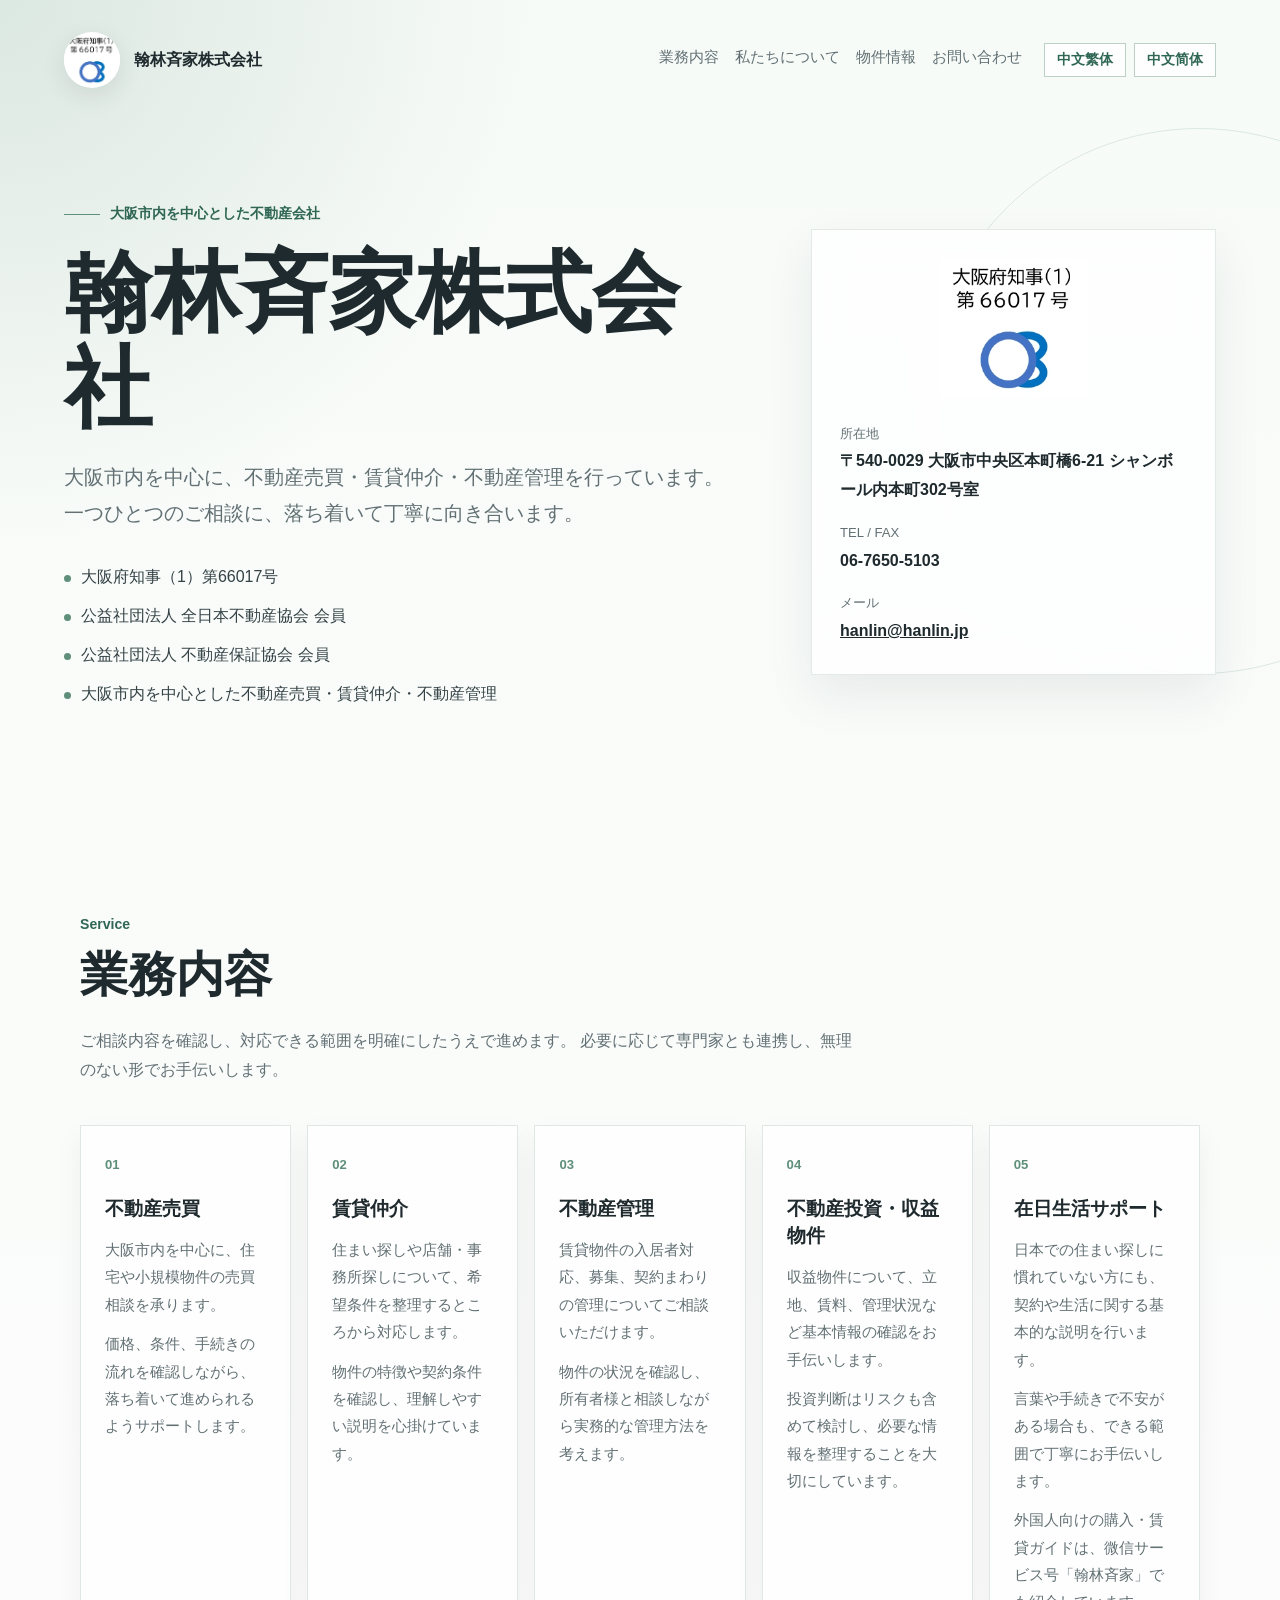
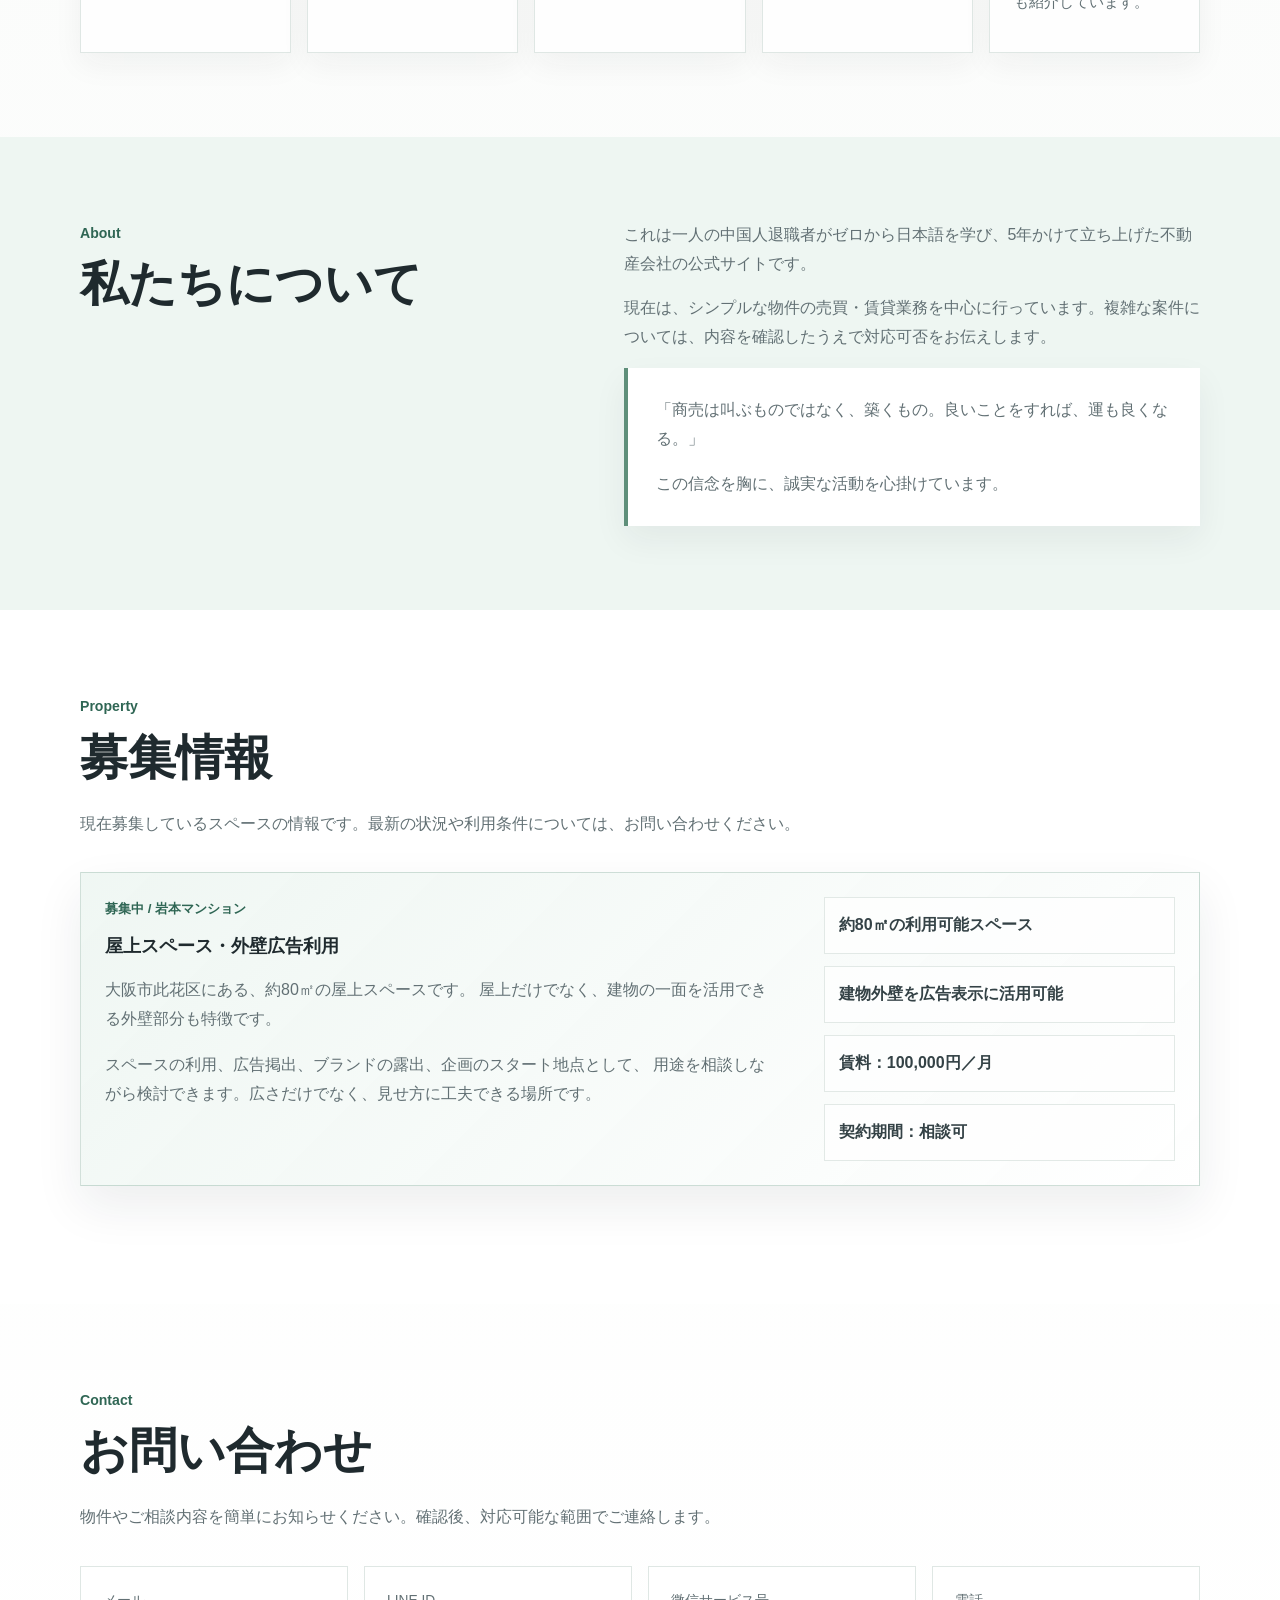
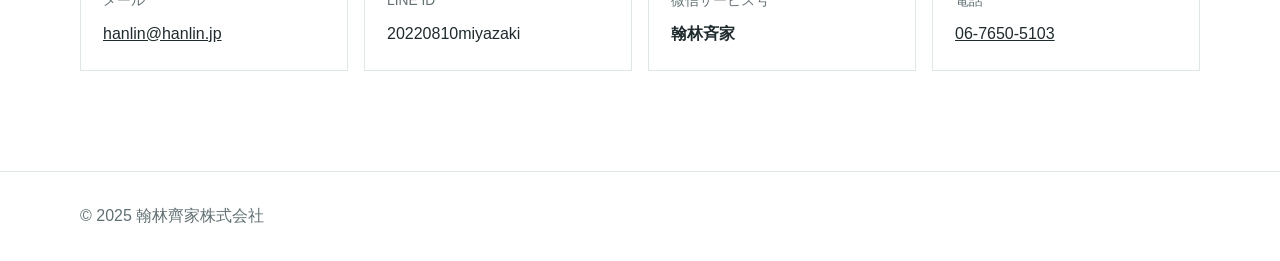
==== index.html @ 47f65941 "Add Chinese language switcher" ====
<!-- Hanlin Company Website -->
<!DOCTYPE html>
<html lang="ja">
<head>
  <meta charset="UTF-8" />
  <meta name="viewport" content="width=device-width, initial-scale=1.0" />
  <meta
    name="description"
    content="翰林斉家株式会社は、大阪市内を中心に不動産売買、賃貸仲介、不動産管理、投資・収益物件、在日生活サポートを行う不動産会社です。"
  />
  <title>翰林斉家株式会社 - 大阪市内の不動産売買・賃貸仲介・管理</title>
  <style>
    :root {
      --ink: #1f2a2e;
      --muted: #627074;
      --line: #dfe7e4;
      --paper: #fbfcfb;
      --soft: #eef6f2;
      --accent: #5f8f7a;
      --accent-dark: #2f6654;
      --white: #ffffff;
      --shadow: 0 20px 45px rgba(31, 42, 46, 0.08);
    }

    * {
      box-sizing: border-box;
    }

    html {
      scroll-behavior: smooth;
    }

    body {
      margin: 0;
      color: var(--ink);
      font-family: "Hiragino Kaku Gothic ProN", "Yu Gothic", Meiryo, sans-serif;
      line-height: 1.8;
      background:
        radial-gradient(circle at top left, rgba(95, 143, 122, 0.18), transparent 34rem),
        linear-gradient(180deg, #f7fbf8 0%, var(--paper) 42%, #ffffff 100%);
    }

    img {
      max-width: 100%;
      height: auto;
      display: block;
    }

    a {
      color: inherit;
    }

    .site-header {
      min-height: 92vh;
      padding: 32px clamp(20px, 5vw, 72px) 56px;
      display: grid;
      grid-template-rows: auto 1fr;
      position: relative;
      overflow: hidden;
    }

    .site-header::after {
      content: "";
      width: 34rem;
      height: 34rem;
      border: 1px solid rgba(95, 143, 122, 0.18);
      border-radius: 50%;
      position: absolute;
      right: -12rem;
      top: 8rem;
      animation: breathe 8s ease-in-out infinite;
    }

    .nav {
      display: flex;
      align-items: center;
      justify-content: space-between;
      gap: 24px;
      position: relative;
      z-index: 1;
    }

    .brand {
      display: flex;
      align-items: center;
      gap: 14px;
      font-weight: 700;
      letter-spacing: 0;
    }

    .brand img {
      width: 56px;
      height: 56px;
      object-fit: contain;
      border-radius: 50%;
      background: var(--white);
      box-shadow: 0 8px 24px rgba(31, 42, 46, 0.1);
    }

    .nav-links {
      display: flex;
      flex-wrap: wrap;
      gap: 16px;
      color: var(--muted);
      font-size: 0.92rem;
    }

    .nav-actions {
      display: flex;
      align-items: center;
      justify-content: flex-end;
      flex-wrap: wrap;
      gap: 16px 22px;
    }

    .nav-links a {
      text-decoration: none;
      padding-bottom: 4px;
      border-bottom: 1px solid transparent;
      transition: color 0.2s ease, border-color 0.2s ease;
    }

    .nav-links a:hover {
      color: var(--accent-dark);
      border-color: var(--accent);
    }

    .language-switch {
      display: flex;
      flex-wrap: wrap;
      gap: 8px;
    }

    .language-switch button {
      appearance: none;
      border: 1px solid rgba(95, 143, 122, 0.42);
      background: rgba(255, 255, 255, 0.74);
      color: var(--accent-dark);
      cursor: pointer;
      font: inherit;
      font-size: 0.86rem;
      font-weight: 700;
      line-height: 1.2;
      padding: 8px 12px;
      transition: background 0.2s ease, color 0.2s ease, border-color 0.2s ease;
    }

    .language-switch button:hover,
    .language-switch button.is-active {
      background: var(--accent-dark);
      border-color: var(--accent-dark);
      color: var(--white);
    }

    .hero {
      align-self: center;
      display: grid;
      grid-template-columns: minmax(0, 1.25fr) minmax(280px, 0.75fr);
      gap: clamp(32px, 6vw, 72px);
      align-items: center;
      position: relative;
      z-index: 1;
      padding-top: 44px;
    }

    .eyebrow {
      display: inline-flex;
      align-items: center;
      gap: 10px;
      margin: 0 0 18px;
      color: var(--accent-dark);
      font-size: 0.9rem;
      font-weight: 700;
    }

    .eyebrow::before {
      content: "";
      width: 36px;
      height: 1px;
      background: var(--accent);
    }

    h1 {
      margin: 0;
      font-size: clamp(2.4rem, 7vw, 5.5rem);
      line-height: 1.08;
      letter-spacing: 0;
    }

    .hero-lead {
      max-width: 680px;
      margin: 24px 0 0;
      color: var(--muted);
      font-size: clamp(1.02rem, 2vw, 1.25rem);
    }

    .credentials {
      display: grid;
      gap: 10px;
      margin: 32px 0 0;
      padding: 0;
      list-style: none;
    }

    .credentials li {
      display: flex;
      gap: 10px;
      align-items: flex-start;
      color: #344246;
    }

    .credentials li::before {
      content: "";
      flex: 0 0 7px;
      width: 7px;
      height: 7px;
      margin-top: 12px;
      border-radius: 50%;
      background: var(--accent);
    }

    .hero-card {
      background: rgba(255, 255, 255, 0.74);
      border: 1px solid rgba(223, 231, 228, 0.9);
      box-shadow: var(--shadow);
      padding: 28px;
      backdrop-filter: blur(16px);
      animation: floatCard 5.5s ease-in-out infinite;
    }

    .hero-card img {
      width: 150px;
      margin: 0 auto 24px;
    }

    .hero-card dl {
      margin: 0;
      display: grid;
      gap: 16px;
    }

    .hero-card dt {
      color: var(--muted);
      font-size: 0.82rem;
    }

    .hero-card dd {
      margin: 2px 0 0;
      font-weight: 700;
    }

    main {
      overflow: hidden;
    }

    .section {
      padding: 84px clamp(20px, 5vw, 72px);
    }

    .section-inner {
      max-width: 1120px;
      margin: 0 auto;
    }

    .section-kicker {
      margin: 0 0 8px;
      color: var(--accent-dark);
      font-size: 0.88rem;
      font-weight: 700;
    }

    h2 {
      margin: 0 0 22px;
      font-size: clamp(1.7rem, 4vw, 3rem);
      line-height: 1.25;
      letter-spacing: 0;
    }

    .section-copy {
      max-width: 780px;
      margin: 0;
      color: var(--muted);
    }

    .services {
      display: grid;
      grid-template-columns: repeat(5, minmax(0, 1fr));
      gap: 16px;
      margin-top: 40px;
    }

    .service {
      min-height: 290px;
      padding: 24px;
      border: 1px solid var(--line);
      background: rgba(255, 255, 255, 0.82);
      box-shadow: 0 12px 28px rgba(31, 42, 46, 0.05);
      transition: transform 0.25s ease, box-shadow 0.25s ease, border-color 0.25s ease;
    }

    .service:hover {
      transform: translateY(-6px);
      border-color: rgba(95, 143, 122, 0.5);
      box-shadow: var(--shadow);
    }

    .service-number {
      color: var(--accent);
      font-size: 0.82rem;
      font-weight: 700;
    }

    .service h3 {
      margin: 16px 0 14px;
      font-size: 1.18rem;
      line-height: 1.45;
    }

    .service p {
      margin: 0 0 12px;
      color: var(--muted);
      font-size: 0.95rem;
    }

    .about {
      background: var(--soft);
    }

    .about-grid {
      display: grid;
      grid-template-columns: minmax(0, 0.9fr) minmax(0, 1.1fr);
      gap: clamp(28px, 6vw, 72px);
      align-items: start;
    }

    .about-note {
      padding: 28px;
      background: var(--white);
      border-left: 4px solid var(--accent);
      box-shadow: 0 14px 32px rgba(31, 42, 46, 0.06);
    }

    .about-note p,
    .about-text p {
      margin: 0 0 16px;
      color: var(--muted);
    }

    .about-text p:last-child,
    .about-note p:last-child {
      margin-bottom: 0;
    }

    .contact-list {
      display: grid;
      grid-template-columns: repeat(auto-fit, minmax(220px, 1fr));
      gap: 16px;
      margin-top: 34px;
      padding: 0;
      list-style: none;
    }

    .contact-list li {
      padding: 22px;
      background: var(--white);
      border: 1px solid var(--line);
    }

    .contact-list span {
      display: block;
      color: var(--muted);
      font-size: 0.86rem;
      margin-bottom: 6px;
    }

    .properties {
      background: #ffffff;
    }

    .property-list {
      display: grid;
      grid-template-columns: repeat(2, minmax(0, 1fr));
      gap: 18px;
      margin-top: 34px;
    }

    .property-list.featured {
      grid-template-columns: 1fr;
    }

    .property {
      border: 1px solid var(--line);
      padding: 24px;
      background: var(--paper);
    }

    .property.featured {
      display: grid;
      grid-template-columns: minmax(0, 1fr) minmax(260px, 0.55fr);
      gap: 26px;
      align-items: start;
      background:
        linear-gradient(135deg, rgba(238, 246, 242, 0.92), rgba(255, 255, 255, 0.96)),
        var(--white);
      border-color: rgba(95, 143, 122, 0.28);
      box-shadow: var(--shadow);
    }

    .property h3 {
      margin: 0 0 14px;
      font-size: 1.12rem;
    }

    .property-eyebrow {
      margin: 0 0 8px;
      color: var(--accent-dark);
      font-size: 0.84rem;
      font-weight: 700;
    }

    .property-lead {
      margin: 0 0 18px;
      color: var(--muted);
    }

    .property-points {
      display: grid;
      gap: 12px;
      margin: 0;
      padding: 0;
      list-style: none;
    }

    .property-points li {
      padding: 13px 14px;
      background: rgba(255, 255, 255, 0.72);
      border: 1px solid rgba(223, 231, 228, 0.9);
      color: #344246;
      font-weight: 700;
    }

    .property.archived {
      display: none;
    }

    .property ul {
      margin: 0;
      padding-left: 1.2rem;
      color: var(--muted);
    }

    footer {
      padding: 30px clamp(20px, 5vw, 72px);
      color: var(--muted);
      border-top: 1px solid var(--line);
      background: var(--white);
    }

    footer p {
      max-width: 1120px;
      margin: 0 auto;
    }

    .reveal {
      opacity: 0;
      transform: translateY(24px);
      transition: opacity 0.7s ease, transform 0.7s ease;
    }

    .reveal.is-visible {
      opacity: 1;
      transform: translateY(0);
    }

    @keyframes breathe {
      0%, 100% {
        transform: scale(1);
        opacity: 0.55;
      }
      50% {
        transform: scale(1.04);
        opacity: 0.85;
      }
    }

    @keyframes floatCard {
      0%, 100% {
        transform: translateY(0);
      }
      50% {
        transform: translateY(-10px);
      }
    }

    @media (max-width: 980px) {
      .hero,
      .about-grid {
        grid-template-columns: 1fr;
      }

      .services {
        grid-template-columns: repeat(2, minmax(0, 1fr));
      }
    }

    @media (max-width: 720px) {
      .site-header {
        min-height: auto;
      }

      .nav {
        align-items: flex-start;
        flex-direction: column;
      }

      .nav-actions {
        justify-content: flex-start;
      }

      .nav-links {
        gap: 10px 14px;
      }

      .services,
      .contact-list,
      .property-list,
      .property.featured {
        grid-template-columns: 1fr;
      }

      .section {
        padding-top: 64px;
        padding-bottom: 64px;
      }

      .hero-card {
        animation: none;
      }
    }

    @media (prefers-reduced-motion: reduce) {
      *,
      *::before,
      *::after {
        animation-duration: 0.01ms !important;
        animation-iteration-count: 1 !important;
        scroll-behavior: auto !important;
        transition-duration: 0.01ms !important;
      }
    }
  </style>
</head>
<body>
  <header class="site-header">
    <nav class="nav" aria-label="主要ナビゲーション">
      <div class="brand">
        <img src="logo.jpg" alt="翰林斉家株式会社ロゴ" width="56" height="56" />
        <span>翰林斉家株式会社</span>
      </div>
      <div class="nav-actions">
        <div class="nav-links">
          <a href="#services">業務内容</a>
          <a href="#about">私たちについて</a>
          <a href="#properties">物件情報</a>
          <a href="#contact">お問い合わせ</a>
        </div>
        <div class="language-switch" aria-label="Language switch">
          <button type="button" data-language="zh-Hant" aria-pressed="false">中文繁体</button>
          <button type="button" data-language="zh-Hans" aria-pressed="false">中文简体</button>
        </div>
      </div>
    </nav>

    <div class="hero">
      <div class="hero-text reveal">
        <p class="eyebrow">大阪市内を中心とした不動産会社</p>
        <h1>翰林斉家株式会社</h1>
        <p class="hero-lead">
          大阪市内を中心に、不動産売買・賃貸仲介・不動産管理を行っています。
          一つひとつのご相談に、落ち着いて丁寧に向き合います。
        </p>
        <ul class="credentials" aria-label="会社資格・所属団体">
          <li>大阪府知事（1）第66017号</li>
          <li>公益社団法人 全日本不動産協会 会員</li>
          <li>公益社団法人 不動産保証協会 会員</li>
          <li>大阪市内を中心とした不動産売買・賃貸仲介・不動産管理</li>
        </ul>
      </div>

      <aside class="hero-card reveal" aria-label="会社連絡先">
        <img src="logo.jpg" alt="翰林斉家株式会社" width="150" height="140" />
        <dl>
          <div>
            <dt>所在地</dt>
            <dd>〒540-0029 大阪市中央区本町橋6-21 シャンボール内本町302号室</dd>
          </div>
          <div>
            <dt>TEL / FAX</dt>
            <dd>06-7650-5103</dd>
          </div>
          <div>
            <dt>メール</dt>
            <dd><a href="mailto:hanlin@hanlin.jp">hanlin@hanlin.jp</a></dd>
          </div>
        </dl>
      </aside>
    </div>
  </header>

  <main>
    <section id="services" class="section">
      <div class="section-inner">
        <p class="section-kicker reveal">Service</p>
        <h2 class="reveal">業務内容</h2>
        <p class="section-copy reveal">
          ご相談内容を確認し、対応できる範囲を明確にしたうえで進めます。
          必要に応じて専門家とも連携し、無理のない形でお手伝いします。
        </p>

        <div class="services">
          <article class="service reveal">
            <span class="service-number">01</span>
            <h3>不動産売買</h3>
            <p>大阪市内を中心に、住宅や小規模物件の売買相談を承ります。</p>
            <p>価格、条件、手続きの流れを確認しながら、落ち着いて進められるようサポートします。</p>
          </article>

          <article class="service reveal">
            <span class="service-number">02</span>
            <h3>賃貸仲介</h3>
            <p>住まい探しや店舗・事務所探しについて、希望条件を整理するところから対応します。</p>
            <p>物件の特徴や契約条件を確認し、理解しやすい説明を心掛けています。</p>
          </article>

          <article class="service reveal">
            <span class="service-number">03</span>
            <h3>不動産管理</h3>
            <p>賃貸物件の入居者対応、募集、契約まわりの管理についてご相談いただけます。</p>
            <p>物件の状況を確認し、所有者様と相談しながら実務的な管理方法を考えます。</p>
          </article>

          <article class="service reveal">
            <span class="service-number">04</span>
            <h3>不動産投資・収益物件</h3>
            <p>収益物件について、立地、賃料、管理状況など基本情報の確認をお手伝いします。</p>
            <p>投資判断はリスクも含めて検討し、必要な情報を整理することを大切にしています。</p>
          </article>

          <article class="service reveal">
            <span class="service-number">05</span>
            <h3>在日生活サポート</h3>
            <p>日本での住まい探しに慣れていない方にも、契約や生活に関する基本的な説明を行います。</p>
            <p>言葉や手続きで不安がある場合も、できる範囲で丁寧にお手伝いします。</p>
            <p>外国人向けの購入・賃貸ガイドは、微信サービス号「翰林斉家」でも紹介しています。</p>
          </article>
        </div>
      </div>
    </section>

    <section id="about" class="section about">
      <div class="section-inner about-grid">
        <div>
          <p class="section-kicker reveal">About</p>
          <h2 class="reveal">私たちについて</h2>
        </div>
        <div class="about-text reveal">
          <p>これは一人の中国人退職者がゼロから日本語を学び、5年かけて立ち上げた不動産会社の公式サイトです。</p>
          <p>現在は、シンプルな物件の売買・賃貸業務を中心に行っています。複雑な案件については、内容を確認したうえで対応可否をお伝えします。</p>
          <div class="about-note">
            <p>「商売は叫ぶものではなく、築くもの。良いことをすれば、運も良くなる。」</p>
            <p>この信念を胸に、誠実な活動を心掛けています。</p>
          </div>
        </div>
      </div>
    </section>

    <section id="properties" class="section properties">
      <div class="section-inner">
        <p class="section-kicker reveal">Property</p>
        <h2 class="reveal">募集情報</h2>
        <p class="section-copy reveal">
          現在募集しているスペースの情報です。最新の状況や利用条件については、お問い合わせください。
        </p>

        <div class="property-list featured">
          <article class="property featured reveal">
            <div>
              <p class="property-eyebrow">募集中 / 岩本マンション</p>
              <h3>屋上スペース・外壁広告利用</h3>
              <p class="property-lead">
                大阪市此花区にある、約80㎡の屋上スペースです。
                屋上だけでなく、建物の一面を活用できる外壁部分も特徴です。
              </p>
              <p class="property-lead">
                スペースの利用、広告掲出、ブランドの露出、企画のスタート地点として、
                用途を相談しながら検討できます。広さだけでなく、見せ方に工夫できる場所です。
              </p>
            </div>
            <ul class="property-points" aria-label="屋上スペース募集条件">
              <li>約80㎡の利用可能スペース</li>
              <li>建物外壁を広告表示に活用可能</li>
              <li>賃料：100,000円／月</li>
              <li>契約期間：相談可</li>
            </ul>
          </article>
        </div>

        <div class="property-list archived-properties" hidden aria-hidden="true">
          <article class="property archived">
            <h3>205号室（岩本マンション）</h3>
            <p class="property-eyebrow">満室 / 募集停止中</p>
            <ul>
              <li>住所：大阪市此花区春日出南2丁目7-34</li>
              <li>間取り：1K（和室6帖）</li>
              <li>専有面積：25㎡</li>
              <li>賃料：52,000円／月</li>
              <li>礼金・敷金：各52,000円</li>
              <li>水道料金：3,000円／月</li>
              <li>仲介手数料：無料</li>
              <li>保証会社：不要</li>
              <li>入居可能日：即日</li>
            </ul>
          </article>

          <article class="property archived">
            <h3>301号室（岩本マンション）</h3>
            <p class="property-eyebrow">満室 / 募集停止中</p>
            <ul>
              <li>住所：大阪市此花区春日出南2丁目7-34</li>
              <li>間取り：1K（洋室6帖）</li>
              <li>専有面積：23㎡</li>
              <li>賃料：47,000円／月</li>
              <li>礼金・敷金：各47,000円</li>
              <li>水道料金：3,000円／月</li>
              <li>仲介手数料：無料</li>
              <li>保証会社：不要</li>
              <li>入居可能日：即日</li>
            </ul>
          </article>
        </div>
      </div>
    </section>

    <section id="contact" class="section">
      <div class="section-inner">
        <p class="section-kicker reveal">Contact</p>
        <h2 class="reveal">お問い合わせ</h2>
        <p class="section-copy reveal">
          物件やご相談内容を簡単にお知らせください。確認後、対応可能な範囲でご連絡します。
        </p>
        <ul class="contact-list reveal">
          <li>
            <span>メール</span>
            <a href="mailto:hanlin@hanlin.jp">hanlin@hanlin.jp</a>
          </li>
          <li>
            <span>LINE ID</span>
            20220810miyazaki
          </li>
          <li>
            <span>微信サービス号</span>
            <b class="wechat-name">翰林斉家</b>
          </li>
          <li>
            <span>電話</span>
            <a href="tel:0676505103">06-7650-5103</a>
          </li>
        </ul>
      </div>
    </section>
  </main>

  <footer>
    <p>&copy; 2025 翰林齊家株式会社</p>
  </footer>

  <script>
    const translations = {
      "zh-Hant": {
        lang: "zh-Hant",
        title: "翰林齊家株式會社 - 大阪市內的不動產買賣、租賃仲介與管理",
        description: "翰林齊家株式會社是一家以大阪市內為中心，提供不動產買賣、租賃仲介、不動產管理、投資收益物件及在日生活支援的不動產公司。",
        text: {
          ".brand span": "翰林齊家株式會社",
          ".nav-links a[href='#services']": "業務內容",
          ".nav-links a[href='#about']": "關於我們",
          ".nav-links a[href='#properties']": "物件資訊",
          ".nav-links a[href='#contact']": "聯絡我們",
          ".eyebrow": "以大阪市內為中心的不動產公司",
          "h1": "翰林齊家株式會社",
          ".hero-lead": "我們以大阪市內為中心，提供不動產買賣、租賃仲介與不動產管理服務。對每一項諮詢，我們都會沉著、細緻地回應。",
          ".credentials li:nth-child(1)": "大阪府知事（1）第66017號",
          ".credentials li:nth-child(2)": "公益社團法人 全日本不動產協會 會員",
          ".credentials li:nth-child(3)": "公益社團法人 不動產保證協會 會員",
          ".credentials li:nth-child(4)": "以大阪市內為中心的不動產買賣、租賃仲介與不動產管理",
          ".hero-card dl > div:nth-child(1) dt": "所在地",
          ".hero-card dl > div:nth-child(1) dd": "〒540-0029 大阪市中央區本町橋6-21 Chambord 內本町302室",
          ".hero-card dl > div:nth-child(3) dt": "電子郵件",
          "#services h2": "業務內容",
          "#services .section-copy": "我們會先確認您的諮詢內容，明確說明可協助的範圍後再推進。必要時也會與專業人士合作，以不勉強的方式提供支援。",
          ".services .service:nth-child(1) h3": "不動產買賣",
          ".services .service:nth-child(1) p:nth-of-type(1)": "以大阪市內為中心，承接住宅及小規模物件的買賣諮詢。",
          ".services .service:nth-child(1) p:nth-of-type(2)": "我們會一邊確認價格、條件與手續流程，一邊協助您安心推進。",
          ".services .service:nth-child(2) h3": "租賃仲介",
          ".services .service:nth-child(2) p:nth-of-type(1)": "無論是尋找住家、店鋪或事務所，我們都會從整理希望條件開始協助。",
          ".services .service:nth-child(2) p:nth-of-type(2)": "我們會確認物件特點與契約條件，並盡力提供容易理解的說明。",
          ".services .service:nth-child(3) h3": "不動產管理",
          ".services .service:nth-child(3) p:nth-of-type(1)": "可就租賃物件的住戶應對、募集及契約相關管理進行諮詢。",
          ".services .service:nth-child(3) p:nth-of-type(2)": "我們會確認物件狀況，並與業主商量實務可行的管理方式。",
          ".services .service:nth-child(4) h3": "不動產投資、收益物件",
          ".services .service:nth-child(4) p:nth-of-type(1)": "針對收益物件，我們可協助確認地點、租金、管理狀況等基本資訊。",
          ".services .service:nth-child(4) p:nth-of-type(2)": "投資判斷需連同風險一起檢討，我們重視協助整理必要資訊。",
          ".services .service:nth-child(5) h3": "在日生活支援",
          ".services .service:nth-child(5) p:nth-of-type(1)": "對於不熟悉日本找房流程的客戶，我們也會說明契約與生活相關的基本事項。",
          ".services .service:nth-child(5) p:nth-of-type(2)": "若對語言或手續感到不安，我們會在可協助的範圍內細心支援。",
          ".services .service:nth-child(5) p:nth-of-type(3)": "面向外國人的購買與租賃指南，也會在微信服務號「翰林齊家」介紹。",
          "#about h2": "關於我們",
          ".about-text > p:nth-of-type(1)": "這是一位中國退休人士從零開始學習日語，歷經5年創立的不動產公司官方網站。",
          ".about-text > p:nth-of-type(2)": "目前主要從事簡單物件的買賣與租賃業務。較複雜的案件，我們會確認內容後告知是否能夠受理。",
          ".about-note p:nth-child(1)": "「生意不是靠喊出來的，而是一步步建立起來的。做好事，運氣也會變好。」",
          ".about-note p:nth-child(2)": "我們懷抱這份信念，致力於誠實經營。",
          "#properties h2": "募集資訊",
          "#properties .section-copy": "以下是目前正在募集的空間資訊。最新狀況及使用條件，請與我們聯絡確認。",
          ".property.featured .property-eyebrow": "募集中 / 岩本公寓",
          ".property.featured h3": "屋頂空間、外牆廣告使用",
          ".property.featured .property-lead:nth-of-type(1)": "這是位於大阪市此花區、約80平方公尺的屋頂空間。不僅可使用屋頂，還可活用建物一側的外牆部分。",
          ".property.featured .property-lead:nth-of-type(2)": "可作為空間使用、廣告刊登、品牌曝光或企劃起點，並可依用途一同討論。不只是面積，也是一處能在呈現方式上發揮巧思的場所。",
          ".property-points li:nth-child(1)": "約80平方公尺可使用空間",
          ".property-points li:nth-child(2)": "可將建物外牆用於廣告展示",
          ".property-points li:nth-child(3)": "租金：100,000日圓／月",
          ".property-points li:nth-child(4)": "契約期間：可商議",
          ".archived-properties .property:nth-child(1) h3": "205號室（岩本公寓）",
          ".archived-properties .property:nth-child(2) h3": "301號室（岩本公寓）",
          ".archived-properties .property .property-eyebrow": "已滿室 / 暫停募集",
          "#contact h2": "聯絡我們",
          "#contact .section-copy": "請簡單告知物件或諮詢內容。確認後，我們會在可協助的範圍內與您聯絡。",
          ".contact-list li:nth-child(1) span": "電子郵件",
          ".contact-list li:nth-child(3) span": "微信服務號",
          ".wechat-name": "翰林齊家",
          ".contact-list li:nth-child(4) span": "電話",
          "footer p": "© 2025 翰林齊家株式會社"
        },
        attrs: {
          ".nav": { "aria-label": "主要導覽" },
          ".brand img": { alt: "翰林齊家株式會社標誌" },
          ".credentials": { "aria-label": "公司資格與所屬團體" },
          ".hero-card": { "aria-label": "公司聯絡方式" },
          ".hero-card img": { alt: "翰林齊家株式會社" },
          ".property-points": { "aria-label": "屋頂空間募集條件" }
        }
      },
      "zh-Hans": {
        lang: "zh-Hans",
        title: "翰林齐家株式会社 - 大阪市内的不动产买卖、租赁中介与管理",
        description: "翰林齐家株式会社是一家以大阪市内为中心，提供不动产买卖、租赁中介、不动产管理、投资收益物件及在日生活支持的不动产公司。",
        text: {
          ".brand span": "翰林齐家株式会社",
          ".nav-links a[href='#services']": "业务内容",
          ".nav-links a[href='#about']": "关于我们",
          ".nav-links a[href='#properties']": "物件信息",
          ".nav-links a[href='#contact']": "联系我们",
          ".eyebrow": "以大阪市内为中心的不动产公司",
          "h1": "翰林齐家株式会社",
          ".hero-lead": "我们以大阪市内为中心，提供不动产买卖、租赁中介与不动产管理服务。对每一项咨询，我们都会沉着、细致地回应。",
          ".credentials li:nth-child(1)": "大阪府知事（1）第66017号",
          ".credentials li:nth-child(2)": "公益社团法人 全日本不动产协会 会员",
          ".credentials li:nth-child(3)": "公益社团法人 不动产保证协会 会员",
          ".credentials li:nth-child(4)": "以大阪市内为中心的不动产买卖、租赁中介与不动产管理",
          ".hero-card dl > div:nth-child(1) dt": "所在地",
          ".hero-card dl > div:nth-child(1) dd": "〒540-0029 大阪市中央区本町桥6-21 Chambord 内本町302室",
          ".hero-card dl > div:nth-child(3) dt": "电子邮箱",
          "#services h2": "业务内容",
          "#services .section-copy": "我们会先确认您的咨询内容，明确说明可协助的范围后再推进。必要时也会与专业人士合作，以不勉强的方式提供支持。",
          ".services .service:nth-child(1) h3": "不动产买卖",
          ".services .service:nth-child(1) p:nth-of-type(1)": "以大阪市内为中心，承接住宅及小规模物件的买卖咨询。",
          ".services .service:nth-child(1) p:nth-of-type(2)": "我们会一边确认价格、条件与手续流程，一边协助您安心推进。",
          ".services .service:nth-child(2) h3": "租赁中介",
          ".services .service:nth-child(2) p:nth-of-type(1)": "无论是寻找住家、店铺或事务所，我们都会从整理希望条件开始协助。",
          ".services .service:nth-child(2) p:nth-of-type(2)": "我们会确认物件特点与合同条件，并尽力提供容易理解的说明。",
          ".services .service:nth-child(3) h3": "不动产管理",
          ".services .service:nth-child(3) p:nth-of-type(1)": "可就租赁物件的住户应对、募集及合同相关管理进行咨询。",
          ".services .service:nth-child(3) p:nth-of-type(2)": "我们会确认物件状况，并与业主商量实际可行的管理方式。",
          ".services .service:nth-child(4) h3": "不动产投资、收益物件",
          ".services .service:nth-child(4) p:nth-of-type(1)": "针对收益物件，我们可协助确认地点、租金、管理状况等基本信息。",
          ".services .service:nth-child(4) p:nth-of-type(2)": "投资判断需连同风险一起讨论，我们重视协助整理必要信息。",
          ".services .service:nth-child(5) h3": "在日生活支持",
          ".services .service:nth-child(5) p:nth-of-type(1)": "对于不熟悉日本找房流程的客户，我们也会说明合同与生活相关的基本事项。",
          ".services .service:nth-child(5) p:nth-of-type(2)": "若对语言或手续感到不安，我们会在可协助的范围内细心支持。",
          ".services .service:nth-child(5) p:nth-of-type(3)": "面向外国人的购买与租赁指南，也会在微信服务号“翰林齐家”介绍。",
          "#about h2": "关于我们",
          ".about-text > p:nth-of-type(1)": "这是一位中国退休人士从零开始学习日语，历经5年创立的不动产公司官方网站。",
          ".about-text > p:nth-of-type(2)": "目前主要从事简单物件的买卖与租赁业务。较复杂的案件，我们会确认内容后告知是否能够受理。",
          ".about-note p:nth-child(1)": "“生意不是靠喊出来的，而是一步步建立起来的。做好事，运气也会变好。”",
          ".about-note p:nth-child(2)": "我们怀抱这份信念，致力于诚信经营。",
          "#properties h2": "募集信息",
          "#properties .section-copy": "以下是目前正在募集的空间信息。最新状况及使用条件，请与我们联系确认。",
          ".property.featured .property-eyebrow": "募集中 / 岩本公寓",
          ".property.featured h3": "屋顶空间、外墙广告使用",
          ".property.featured .property-lead:nth-of-type(1)": "这是位于大阪市此花区、约80平方米的屋顶空间。不仅可使用屋顶，还可活用建筑一侧的外墙部分。",
          ".property.featured .property-lead:nth-of-type(2)": "可作为空间使用、广告刊登、品牌曝光或企划起点，并可依用途一同讨论。不只是面积，也是一处能在呈现方式上发挥巧思的场所。",
          ".property-points li:nth-child(1)": "约80平方米可使用空间",
          ".property-points li:nth-child(2)": "可将建筑外墙用于广告展示",
          ".property-points li:nth-child(3)": "租金：100,000日元／月",
          ".property-points li:nth-child(4)": "合同期间：可商议",
          ".archived-properties .property:nth-child(1) h3": "205号室（岩本公寓）",
          ".archived-properties .property:nth-child(2) h3": "301号室（岩本公寓）",
          ".archived-properties .property .property-eyebrow": "已满室 / 暂停募集",
          "#contact h2": "联系我们",
          "#contact .section-copy": "请简单告知物件或咨询内容。确认后，我们会在可协助的范围内与您联系。",
          ".contact-list li:nth-child(1) span": "电子邮箱",
          ".contact-list li:nth-child(3) span": "微信服务号",
          ".wechat-name": "翰林齐家",
          ".contact-list li:nth-child(4) span": "电话",
          "footer p": "© 2025 翰林齐家株式会社"
        },
        attrs: {
          ".nav": { "aria-label": "主要导航" },
          ".brand img": { alt: "翰林齐家株式会社标志" },
          ".credentials": { "aria-label": "公司资格与所属团体" },
          ".hero-card": { "aria-label": "公司联系方式" },
          ".hero-card img": { alt: "翰林齐家株式会社" },
          ".property-points": { "aria-label": "屋顶空间募集条件" }
        }
      }
    };

    const languageButtons = document.querySelectorAll("[data-language]");
    const description = document.querySelector("meta[name='description']");

    function applyLanguage(language) {
      const translation = translations[language];
      if (!translation) return;

      document.documentElement.lang = translation.lang;
      document.title = translation.title;
      if (description) {
        description.setAttribute("content", translation.description);
      }

      Object.entries(translation.text).forEach(([selector, value]) => {
        document.querySelectorAll(selector).forEach((element) => {
          element.textContent = value;
        });
      });

      Object.entries(translation.attrs).forEach(([selector, attrs]) => {
        document.querySelectorAll(selector).forEach((element) => {
          Object.entries(attrs).forEach(([name, value]) => {
            element.setAttribute(name, value);
          });
        });
      });

      languageButtons.forEach((button) => {
        const isActive = button.dataset.language === language;
        button.classList.toggle("is-active", isActive);
        button.setAttribute("aria-pressed", String(isActive));
      });
    }

    languageButtons.forEach((button) => {
      button.addEventListener("click", () => applyLanguage(button.dataset.language));
    });

    const revealItems = document.querySelectorAll(".reveal");

    const observer = new IntersectionObserver((entries) => {
      entries.forEach((entry) => {
        if (entry.isIntersecting) {
          entry.target.classList.add("is-visible");
          observer.unobserve(entry.target);
        }
      });
    }, { threshold: 0.16 });

    revealItems.forEach((item) => observer.observe(item));
  </script>
</body>
</html>
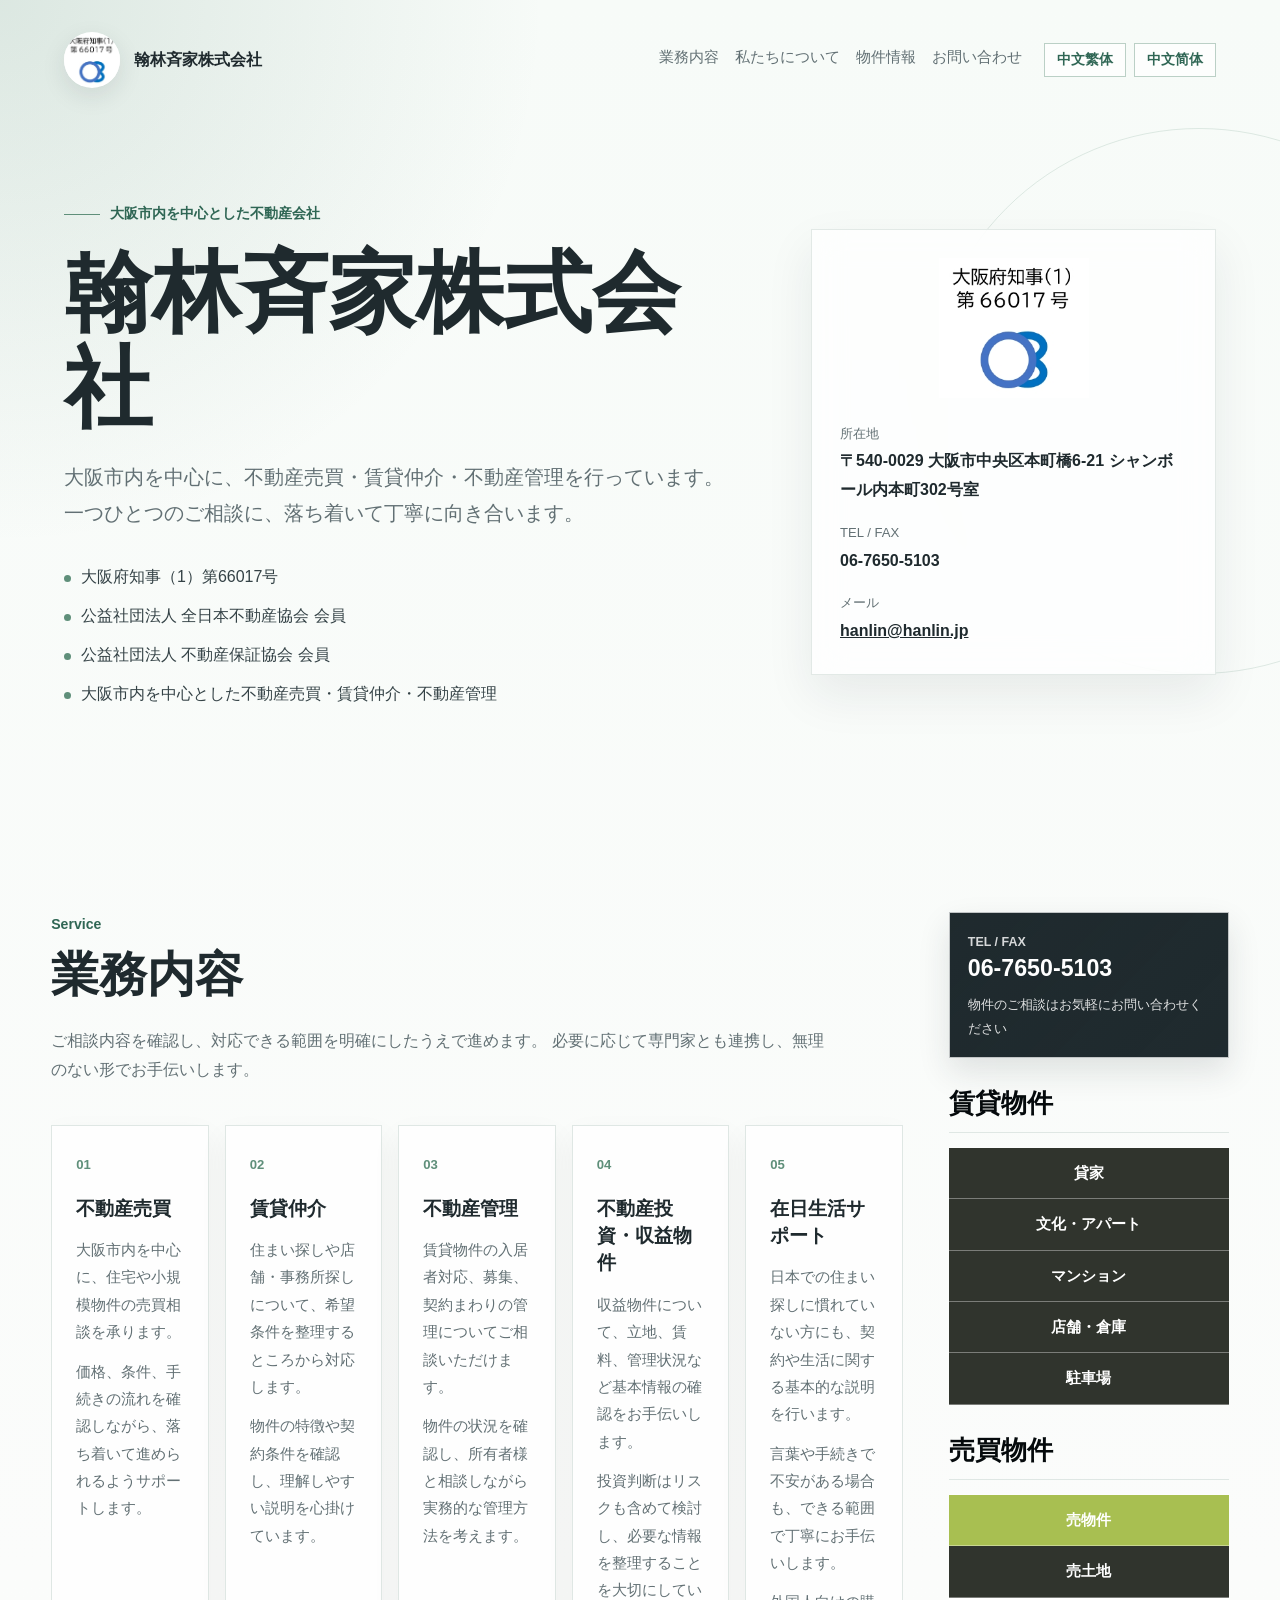
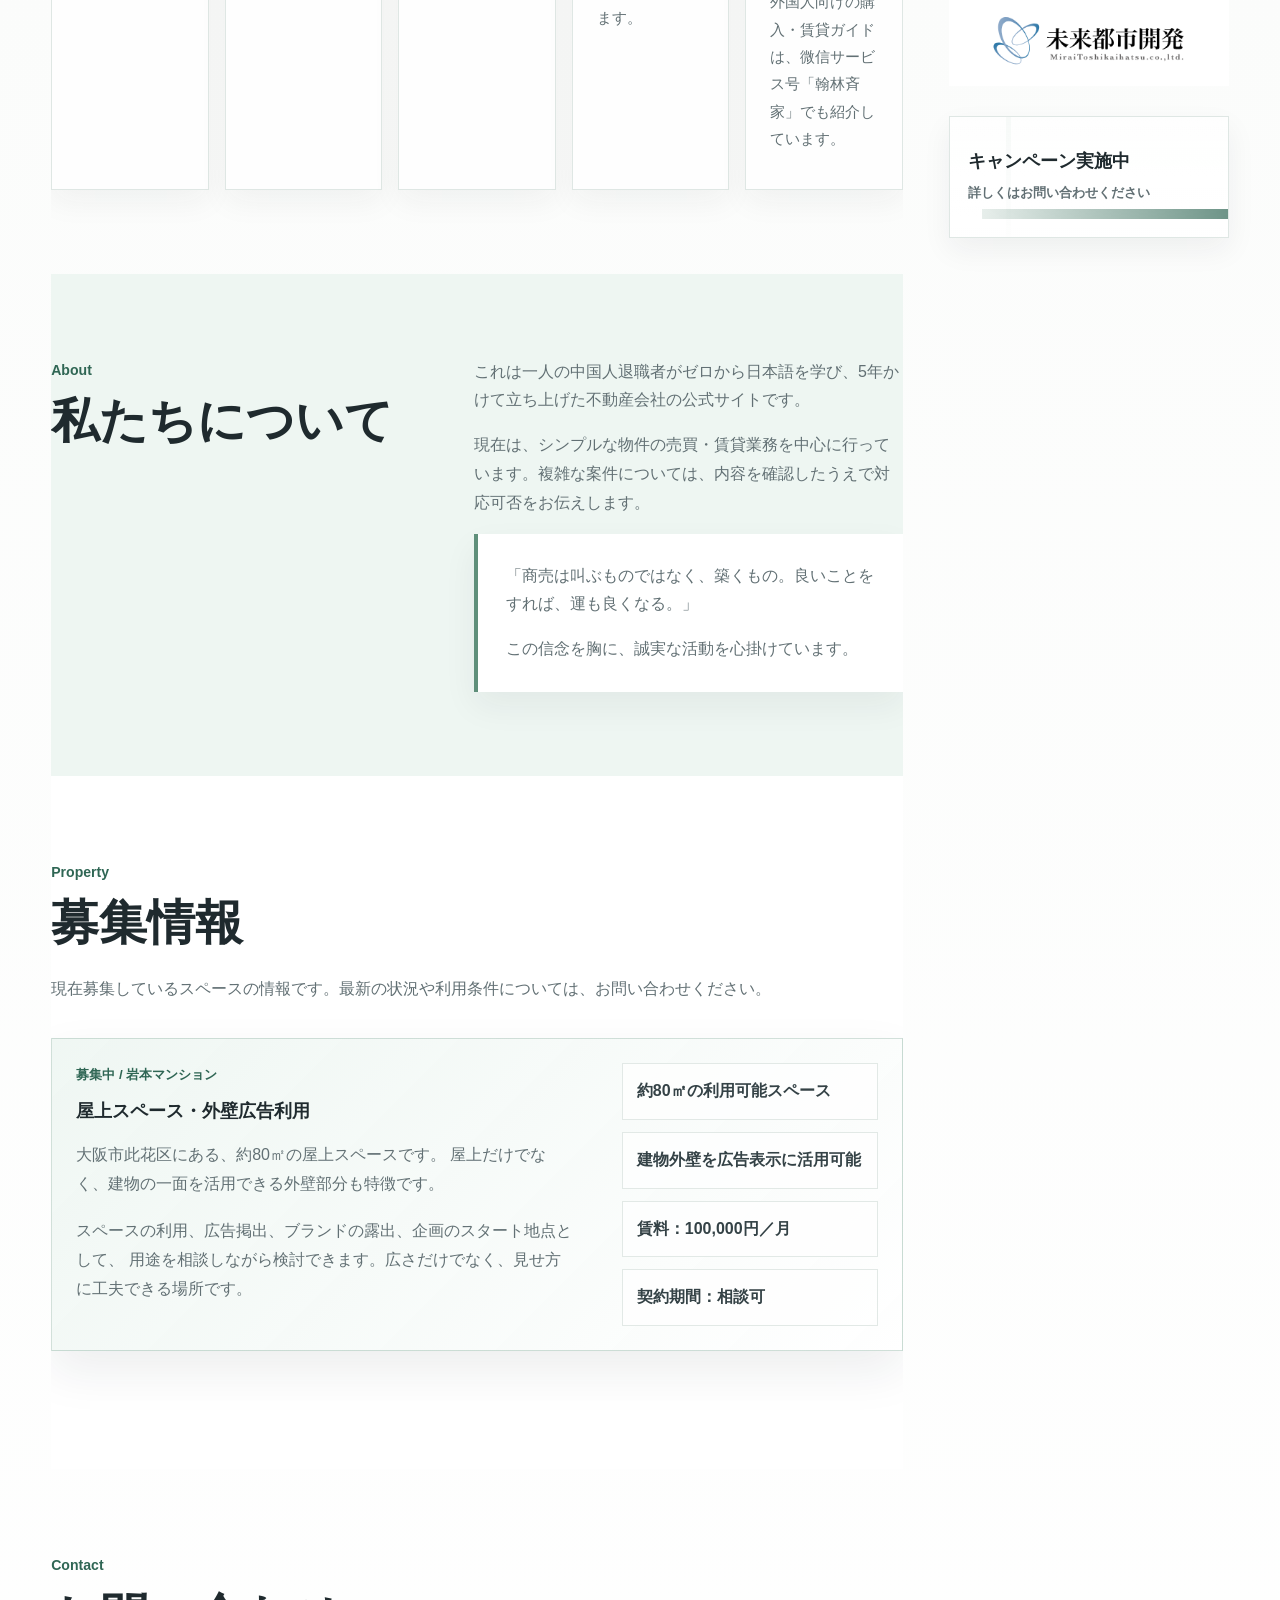
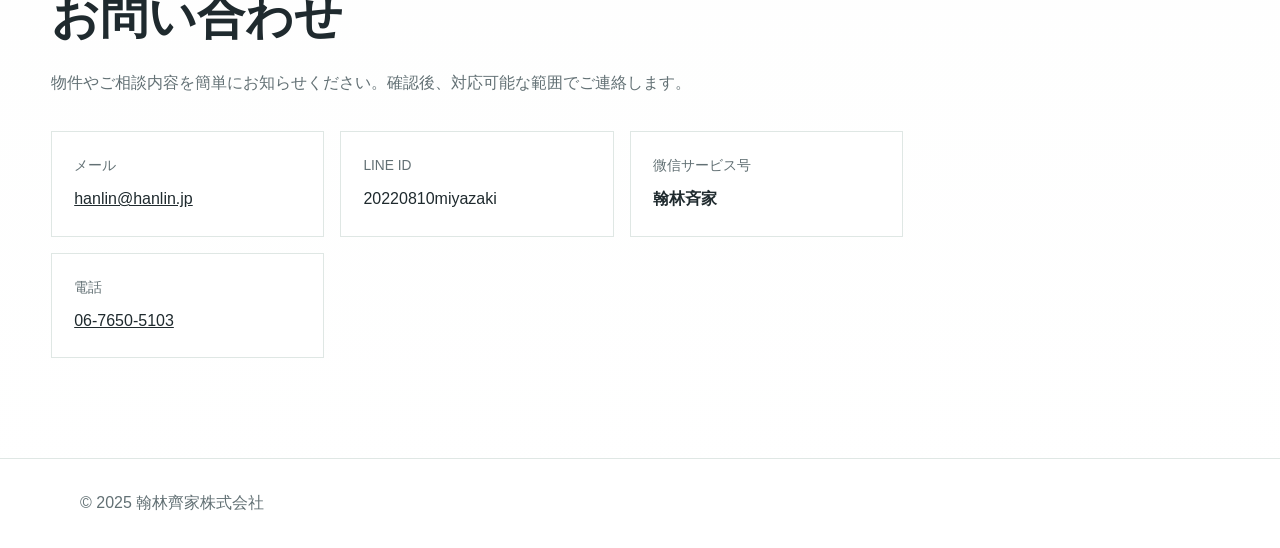
==== commit 71807a03: "Add property sidebar navigation" ====
--- a/index.html
+++ b/index.html
@@ -253,6 +253,168 @@
       overflow: hidden;
     }
 
+    .content-layout {
+      display: grid;
+      grid-template-columns: minmax(0, 1fr) minmax(240px, 280px);
+      gap: clamp(26px, 4vw, 46px);
+      align-items: start;
+      max-width: 1320px;
+      margin: 0 auto;
+      padding: 0 clamp(20px, 4vw, 56px);
+    }
+
+    .content-layout main {
+      min-width: 0;
+    }
+
+    .content-layout .section {
+      padding-left: 0;
+      padding-right: 0;
+    }
+
+    .content-layout .section-inner {
+      max-width: none;
+    }
+
+    .side-nav {
+      position: sticky;
+      top: 24px;
+      display: grid;
+      gap: 30px;
+      padding: 84px 0;
+      z-index: 1;
+    }
+
+    .side-contact {
+      padding: 18px 18px 16px;
+      color: var(--white);
+      background:
+        linear-gradient(135deg, rgba(31, 42, 46, 0.82), rgba(31, 42, 46, 0.7)),
+        var(--ink);
+      border: 1px solid rgba(255, 255, 255, 0.72);
+      box-shadow: 0 14px 30px rgba(31, 42, 46, 0.12);
+    }
+
+    .side-contact-label {
+      margin: 0;
+      font-size: 0.78rem;
+      font-weight: 700;
+      opacity: 0.82;
+    }
+
+    .side-contact a {
+      display: block;
+      margin-top: 2px;
+      color: var(--white);
+      font-size: 1.45rem;
+      font-weight: 800;
+      line-height: 1.2;
+      text-decoration: none;
+    }
+
+    .side-contact-note {
+      margin: 10px 0 0;
+      font-size: 0.82rem;
+      opacity: 0.86;
+    }
+
+    .side-menu h2 {
+      margin: 0 0 14px;
+      padding-bottom: 12px;
+      border-bottom: 1px solid var(--line);
+      color: #050a0c;
+      font-size: clamp(1.45rem, 2vw, 2rem);
+      line-height: 1.25;
+    }
+
+    .side-menu ul {
+      display: grid;
+      margin: 0;
+      padding: 0;
+      list-style: none;
+      border-top: 1px solid rgba(255, 255, 255, 0.44);
+    }
+
+    .side-menu a {
+      display: block;
+      padding: 12px 14px;
+      background: #30342d;
+      border-bottom: 1px solid rgba(255, 255, 255, 0.36);
+      color: var(--white);
+      font-size: 0.92rem;
+      font-weight: 700;
+      text-align: center;
+      text-decoration: none;
+      transition: background 0.2s ease, color 0.2s ease;
+    }
+
+    .side-menu a:hover {
+      background: var(--accent-dark);
+    }
+
+    .side-menu a.is-highlight {
+      background: #a8bf51;
+      color: var(--white);
+    }
+
+    .side-menu a.is-highlight:hover {
+      background: #8eaa3e;
+    }
+
+    .side-menu a.logo-link {
+      padding: 14px;
+      background: var(--white);
+    }
+
+    .side-menu a.logo-link:hover {
+      background: var(--soft);
+    }
+
+    .side-menu a.logo-link img {
+      width: min(100%, 226px);
+      margin: 0 auto;
+    }
+
+    .side-campaign {
+      min-height: 122px;
+      padding: 20px 18px;
+      display: grid;
+      align-content: center;
+      gap: 8px;
+      background:
+        linear-gradient(180deg, rgba(255, 255, 255, 0.7), rgba(255, 255, 255, 0.95)),
+        linear-gradient(90deg, transparent 0 20%, rgba(95, 143, 122, 0.16) 20% 22%, transparent 22% 100%);
+      border: 1px solid var(--line);
+      box-shadow: 0 12px 28px rgba(31, 42, 46, 0.06);
+      text-decoration: none;
+      overflow: hidden;
+      position: relative;
+    }
+
+    .side-campaign::after {
+      content: "";
+      width: 92%;
+      height: 10px;
+      position: absolute;
+      right: -10px;
+      bottom: 18px;
+      background: linear-gradient(90deg, rgba(95, 143, 122, 0.15), rgba(47, 102, 84, 0.72));
+    }
+
+    .side-campaign p {
+      margin: 0;
+      color: var(--ink);
+      font-size: 1.12rem;
+      font-weight: 800;
+      line-height: 1.35;
+    }
+
+    .side-campaign span {
+      color: var(--muted);
+      font-size: 0.82rem;
+      font-weight: 700;
+    }
+
     .section {
       padding: 84px clamp(20px, 5vw, 72px);
     }
@@ -494,8 +656,18 @@
 
     @media (max-width: 980px) {
       .hero,
-      .about-grid {
+      .about-grid,
+      .content-layout {
         grid-template-columns: 1fr;
+      }
+
+      .content-layout {
+        padding: 0 clamp(20px, 5vw, 72px);
+      }
+
+      .side-nav {
+        position: static;
+        padding-top: 0;
       }
 
       .services {
@@ -607,8 +779,9 @@
     </div>
   </header>
 
-  <main>
-    <section id="services" class="section">
+  <div class="content-layout">
+    <main>
+      <section id="services" class="section">
       <div class="section-inner">
         <p class="section-kicker reveal">Service</p>
         <h2 class="reveal">業務内容</h2>
@@ -741,34 +914,72 @@
       </div>
     </section>
 
-    <section id="contact" class="section">
-      <div class="section-inner">
-        <p class="section-kicker reveal">Contact</p>
-        <h2 class="reveal">お問い合わせ</h2>
-        <p class="section-copy reveal">
-          物件やご相談内容を簡単にお知らせください。確認後、対応可能な範囲でご連絡します。
-        </p>
-        <ul class="contact-list reveal">
+      <section id="contact" class="section">
+        <div class="section-inner">
+          <p class="section-kicker reveal">Contact</p>
+          <h2 class="reveal">お問い合わせ</h2>
+          <p class="section-copy reveal">
+            物件やご相談内容を簡単にお知らせください。確認後、対応可能な範囲でご連絡します。
+          </p>
+          <ul class="contact-list reveal">
+            <li>
+              <span>メール</span>
+              <a href="mailto:hanlin@hanlin.jp">hanlin@hanlin.jp</a>
+            </li>
+            <li>
+              <span>LINE ID</span>
+              20220810miyazaki
+            </li>
+            <li>
+              <span>微信サービス号</span>
+              <b class="wechat-name">翰林斉家</b>
+            </li>
+            <li>
+              <span>電話</span>
+              <a href="tel:0676505103">06-7650-5103</a>
+            </li>
+          </ul>
+        </div>
+      </section>
+    </main>
+
+    <aside class="side-nav reveal" aria-label="不動産カテゴリーナビゲーション">
+      <div class="side-contact">
+        <p class="side-contact-label">TEL / FAX</p>
+        <a href="tel:0676505103">06-7650-5103</a>
+        <p class="side-contact-note">物件のご相談はお気軽にお問い合わせください</p>
+      </div>
+
+      <nav class="side-menu side-rent-menu" aria-label="賃貸物件カテゴリー">
+        <h2>賃貸物件</h2>
+        <ul>
+          <li><a href="#properties">貸家</a></li>
+          <li><a href="#properties">文化・アパート</a></li>
+          <li><a href="#properties">マンション</a></li>
+          <li><a href="#properties">店舗・倉庫</a></li>
+          <li><a href="#properties">駐車場</a></li>
+        </ul>
+      </nav>
+
+      <nav class="side-menu side-sale-menu" aria-label="売買物件カテゴリー">
+        <h2>売買物件</h2>
+        <ul>
+          <li><a class="is-highlight" href="#properties">売物件</a></li>
+          <li><a href="#properties">売土地</a></li>
           <li>
-            <span>メール</span>
-            <a href="mailto:hanlin@hanlin.jp">hanlin@hanlin.jp</a>
-          </li>
-          <li>
-            <span>LINE ID</span>
-            20220810miyazaki
-          </li>
-          <li>
-            <span>微信サービス号</span>
-            <b class="wechat-name">翰林斉家</b>
-          </li>
-          <li>
-            <span>電話</span>
-            <a href="tel:0676505103">06-7650-5103</a>
+            <a class="logo-link" href="https://mirai-toshi.co.jp/estate/data.php?c=search&amp;add_area%5B%5D=%E5%A4%A7%E9%98%AA%E5%BA%9C&amp;add_area%5B%5D=%E5%85%B5%E5%BA%AB%E7%9C%8C&amp;order_key=buy_cost&amp;order=ASC" target="_blank" rel="noopener noreferrer">
+              <img src="mirai-toshi-logo.png" alt="未来都市開発" width="289" height="82" />
+            </a>
           </li>
         </ul>
-      </div>
-    </section>
-  </main>
+      </nav>
+
+      <a class="side-campaign" href="#contact">
+        <p>キャンペーン実施中</p>
+        <span>詳しくはお問い合わせください</span>
+      </a>
+    </aside>
+  </div>
 
   <footer>
     <p>&copy; 2025 翰林齊家株式会社</p>
@@ -838,6 +1049,18 @@
           ".contact-list li:nth-child(3) span": "微信服務號",
           ".wechat-name": "翰林齊家",
           ".contact-list li:nth-child(4) span": "電話",
+          ".side-contact-note": "物件諮詢歡迎隨時與我們聯絡",
+          ".side-rent-menu h2": "租賃物件",
+          ".side-rent-menu li:nth-child(1) a": "出租住宅",
+          ".side-rent-menu li:nth-child(2) a": "木造公寓・公寓",
+          ".side-rent-menu li:nth-child(3) a": "大樓公寓",
+          ".side-rent-menu li:nth-child(4) a": "店鋪・倉庫",
+          ".side-rent-menu li:nth-child(5) a": "停車場",
+          ".side-sale-menu h2": "買賣物件",
+          ".side-sale-menu li:nth-child(1) a": "出售物件",
+          ".side-sale-menu li:nth-child(2) a": "出售土地",
+          ".side-campaign p": "活動進行中",
+          ".side-campaign span": "詳情請洽詢我們",
           "footer p": "© 2025 翰林齊家株式會社"
         },
         attrs: {
@@ -846,7 +1069,11 @@
           ".credentials": { "aria-label": "公司資格與所屬團體" },
           ".hero-card": { "aria-label": "公司聯絡方式" },
           ".hero-card img": { alt: "翰林齊家株式會社" },
-          ".property-points": { "aria-label": "屋頂空間募集條件" }
+          ".property-points": { "aria-label": "屋頂空間募集條件" },
+          ".side-nav": { "aria-label": "不動產分類導覽" },
+          ".side-rent-menu": { "aria-label": "租賃物件分類" },
+          ".side-sale-menu": { "aria-label": "買賣物件分類" },
+          ".side-sale-menu .logo-link img": { alt: "未來都市開發" }
         }
       },
       "zh-Hans": {
@@ -911,6 +1138,18 @@
           ".contact-list li:nth-child(3) span": "微信服务号",
           ".wechat-name": "翰林齐家",
           ".contact-list li:nth-child(4) span": "电话",
+          ".side-contact-note": "物件咨询欢迎随时与我们联系",
+          ".side-rent-menu h2": "租赁物件",
+          ".side-rent-menu li:nth-child(1) a": "出租住宅",
+          ".side-rent-menu li:nth-child(2) a": "木造公寓・公寓",
+          ".side-rent-menu li:nth-child(3) a": "大楼公寓",
+          ".side-rent-menu li:nth-child(4) a": "店铺・仓库",
+          ".side-rent-menu li:nth-child(5) a": "停车场",
+          ".side-sale-menu h2": "买卖物件",
+          ".side-sale-menu li:nth-child(1) a": "出售物件",
+          ".side-sale-menu li:nth-child(2) a": "出售土地",
+          ".side-campaign p": "活动进行中",
+          ".side-campaign span": "详情请咨询我们",
           "footer p": "© 2025 翰林齐家株式会社"
         },
         attrs: {
@@ -919,7 +1158,11 @@
           ".credentials": { "aria-label": "公司资格与所属团体" },
           ".hero-card": { "aria-label": "公司联系方式" },
           ".hero-card img": { alt: "翰林齐家株式会社" },
-          ".property-points": { "aria-label": "屋顶空间募集条件" }
+          ".property-points": { "aria-label": "屋顶空间募集条件" },
+          ".side-nav": { "aria-label": "不动产分类导航" },
+          ".side-rent-menu": { "aria-label": "租赁物件分类" },
+          ".side-sale-menu": { "aria-label": "买卖物件分类" },
+          ".side-sale-menu .logo-link img": { alt: "未来都市开发" }
         }
       }
     };
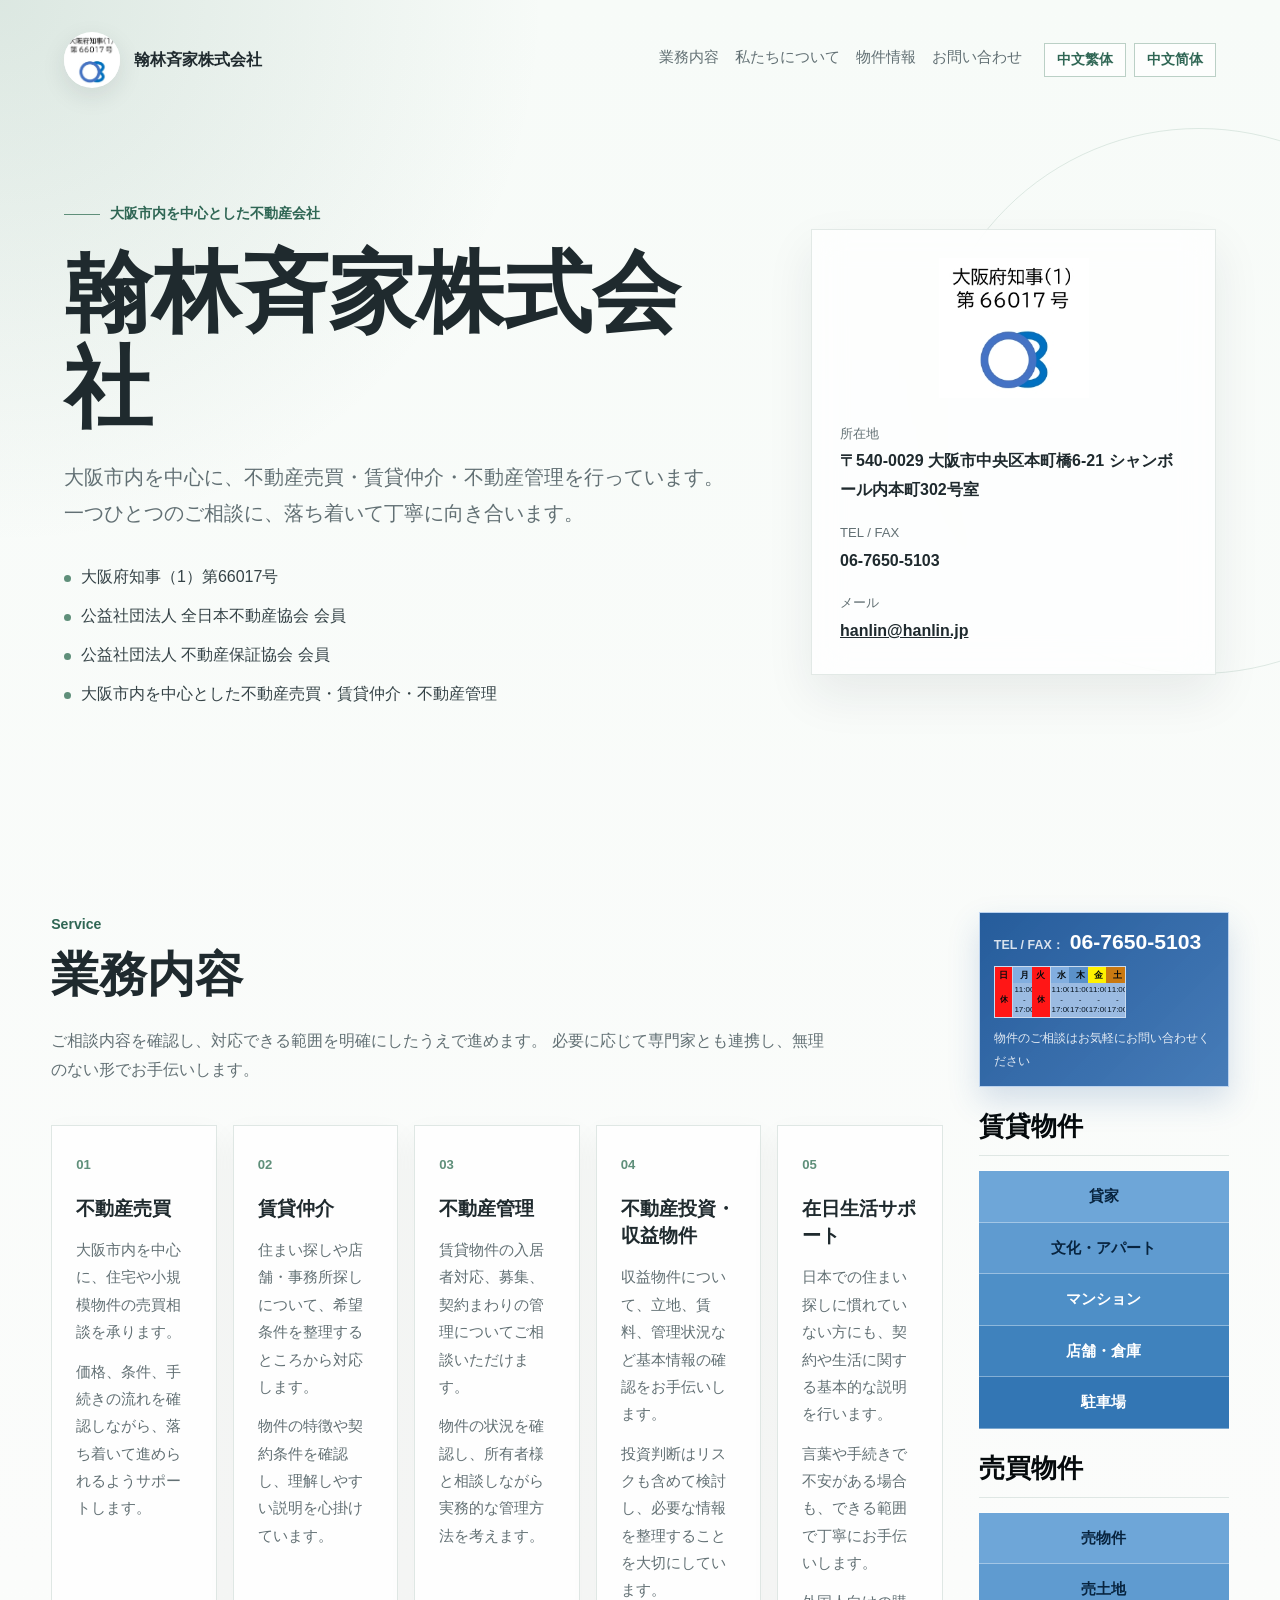
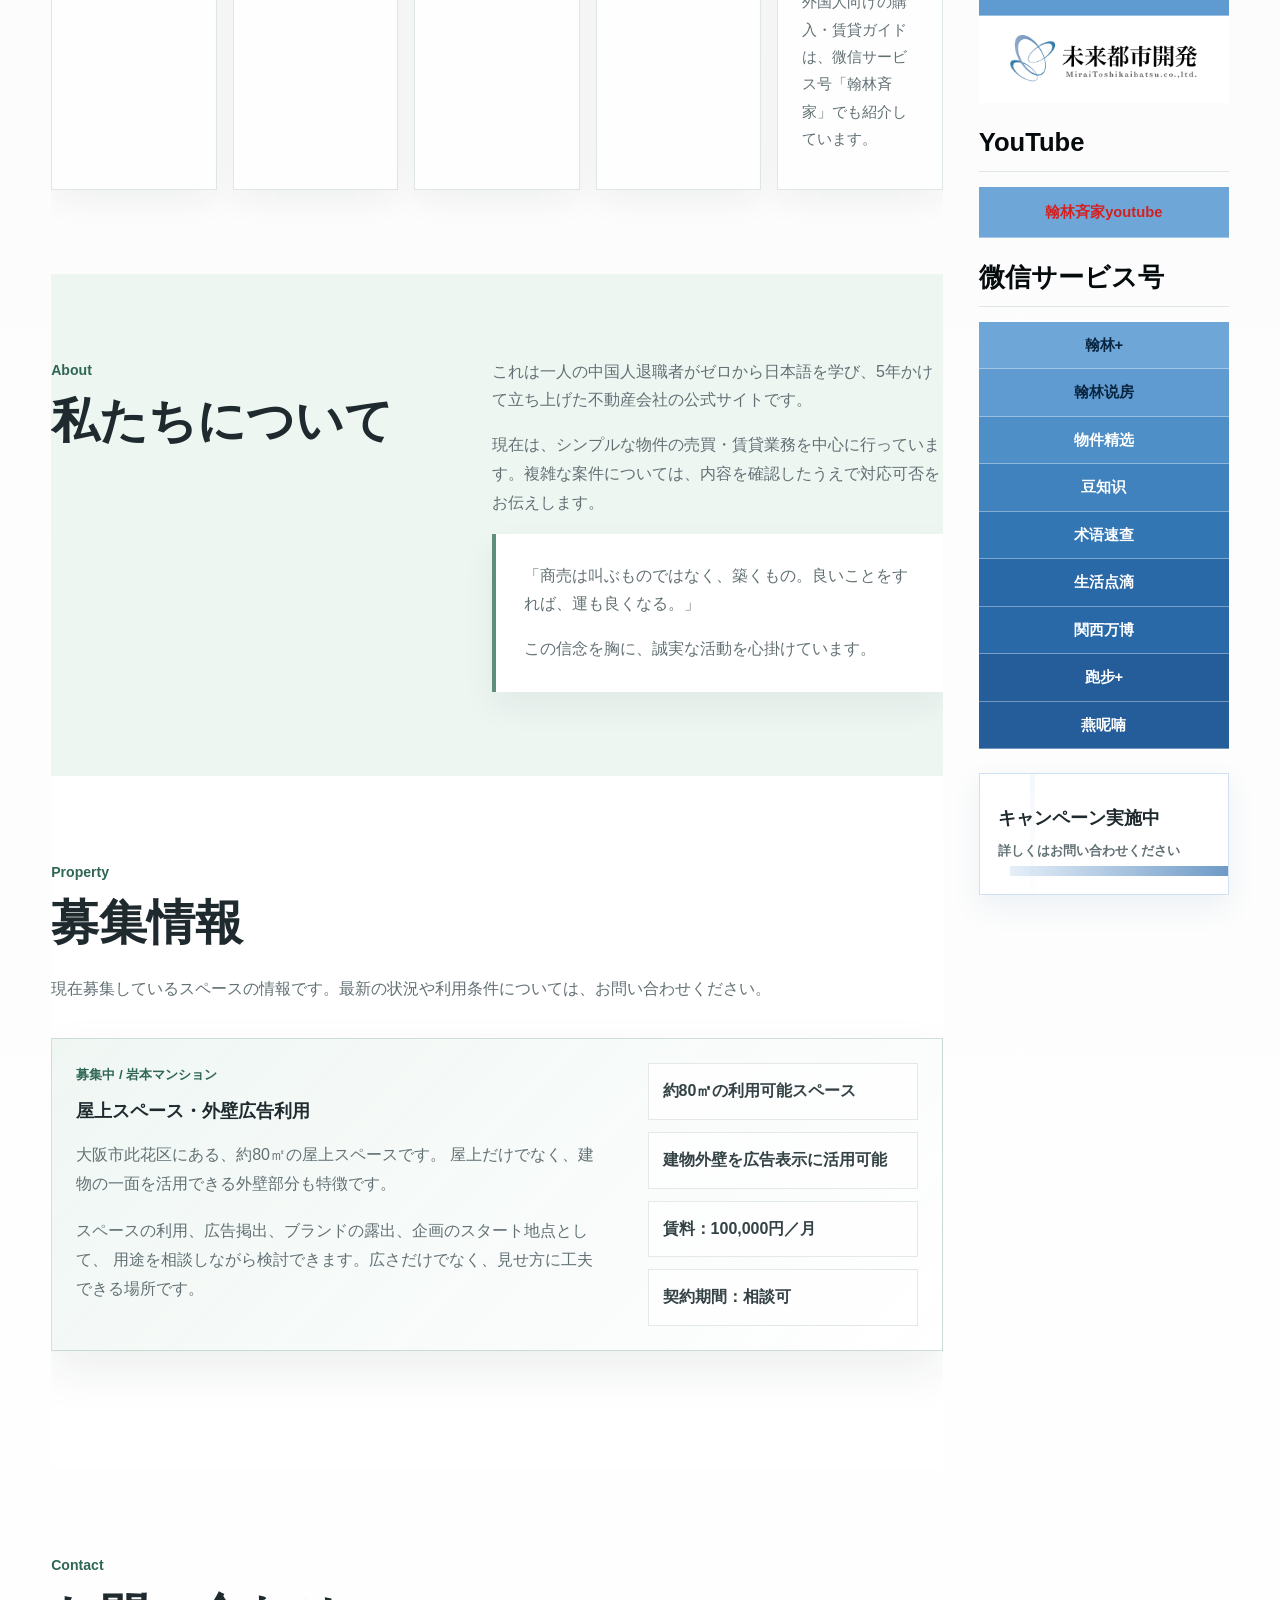
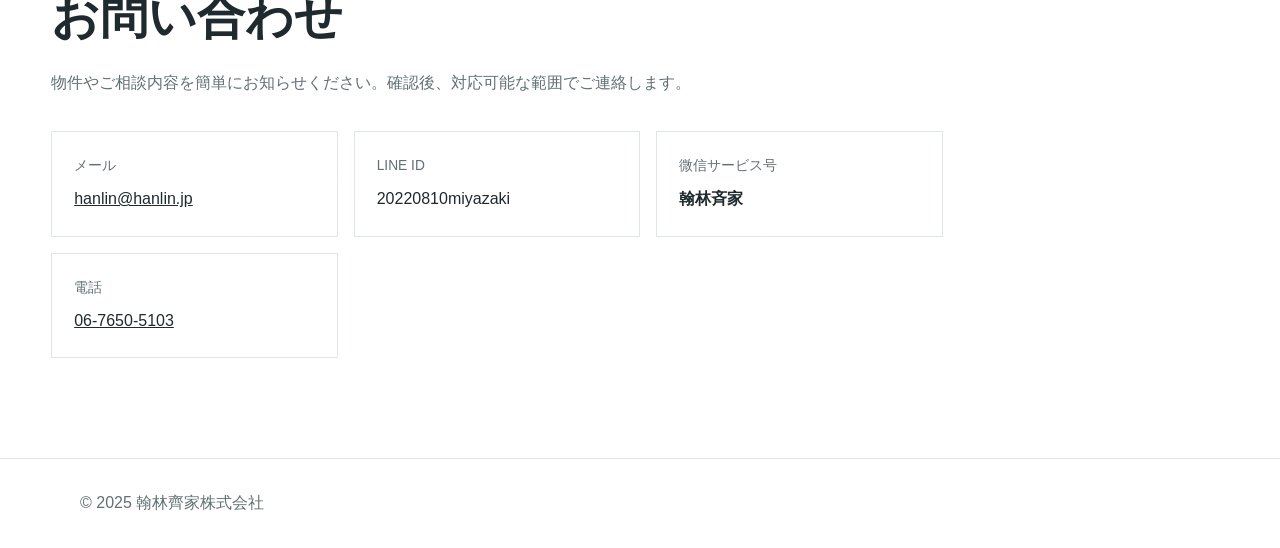
==== commit de1bf889: "Refine sidebar navigation" ====
--- a/index.html
+++ b/index.html
@@ -255,8 +255,8 @@
 
     .content-layout {
       display: grid;
-      grid-template-columns: minmax(0, 1fr) minmax(240px, 280px);
-      gap: clamp(26px, 4vw, 46px);
+      grid-template-columns: minmax(0, 1fr) minmax(220px, 250px);
+      gap: clamp(22px, 3vw, 36px);
       align-items: start;
       max-width: 1320px;
       margin: 0 auto;
@@ -280,19 +280,28 @@
       position: sticky;
       top: 24px;
       display: grid;
-      gap: 30px;
+      gap: 24px;
       padding: 84px 0;
       z-index: 1;
     }
 
     .side-contact {
-      padding: 18px 18px 16px;
+      padding: 16px 14px 14px;
       color: var(--white);
       background:
-        linear-gradient(135deg, rgba(31, 42, 46, 0.82), rgba(31, 42, 46, 0.7)),
-        var(--ink);
-      border: 1px solid rgba(255, 255, 255, 0.72);
-      box-shadow: 0 14px 30px rgba(31, 42, 46, 0.12);
+        linear-gradient(135deg, rgba(37, 91, 154, 0.96), rgba(74, 126, 186, 0.88)),
+        #2f6eae;
+      border: 1px solid rgba(202, 222, 247, 0.9);
+      box-shadow: 0 14px 30px rgba(37, 91, 154, 0.18);
+      overflow: visible;
+      position: relative;
+    }
+
+    .side-phone-line {
+      display: flex;
+      align-items: baseline;
+      gap: 6px;
+      white-space: nowrap;
     }
 
     .side-contact-label {
@@ -302,20 +311,133 @@
       opacity: 0.82;
     }
 
-    .side-contact a {
-      display: block;
-      margin-top: 2px;
+    .side-phone-line a {
       color: var(--white);
-      font-size: 1.45rem;
+      font-size: 1.32rem;
       font-weight: 800;
       line-height: 1.2;
       text-decoration: none;
     }
 
+    .business-hours {
+      display: grid;
+      grid-template-columns: repeat(7, minmax(0, 1fr));
+      width: 132px;
+      margin-top: 10px;
+      overflow: hidden;
+      border: 1px solid rgba(255, 255, 255, 0.46);
+      background: #9ebde2;
+      color: #071522;
+      cursor: zoom-in;
+      text-align: center;
+      font-size: 0.5rem;
+      line-height: 1.25;
+      transform-origin: top right;
+      transition: box-shadow 0.2s ease, font-size 0.2s ease, transform 0.2s ease, width 0.2s ease;
+    }
+
+    .business-day {
+      min-width: 0;
+      display: grid;
+      grid-template-rows: 16px 34px;
+      border-right: 1px solid rgba(255, 255, 255, 0.36);
+    }
+
+    .business-day:last-child {
+      border-right: 0;
+    }
+
+    .business-day b,
+    .business-day span {
+      display: flex;
+      align-items: center;
+      justify-content: center;
+    }
+
+    .business-day b {
+      color: #050a0c;
+      font-size: 0.56rem;
+      font-weight: 800;
+    }
+
+    .business-day span {
+      padding: 2px 1px;
+      white-space: pre-line;
+    }
+
+    .business-day.is-closed span {
+      background: #ff1616;
+      color: #050a0c;
+      font-weight: 800;
+    }
+
+    .business-day.is-open span {
+      background: #9bbbe2;
+    }
+
+    .business-day.is-sun b,
+    .business-day.is-tue b {
+      background: #ff1616;
+    }
+
+    .business-day.is-mon b,
+    .business-day.is-wed b {
+      background: #82aee0;
+    }
+
+    .business-day.is-thu b {
+      background: #5b91c9;
+    }
+
+    .business-day.is-fri b {
+      background: #fff100;
+    }
+
+    .business-day.is-sat b {
+      background: #c97912;
+    }
+
+    .business-hours:focus {
+      outline: 2px solid rgba(255, 255, 255, 0.78);
+      outline-offset: 3px;
+    }
+
+    .business-hours:hover,
+    .business-hours:focus {
+      width: 238px;
+      position: absolute;
+      top: 72px;
+      right: 14px;
+      z-index: 5;
+      box-shadow: 0 18px 38px rgba(0, 0, 0, 0.32);
+      cursor: zoom-out;
+      font-size: 0.82rem;
+      transform: translateX(8px);
+    }
+
+    .business-hours:hover .business-day,
+    .business-hours:focus .business-day {
+      grid-template-rows: 26px 76px;
+    }
+
+    .business-hours:hover .business-day b,
+    .business-hours:focus .business-day b {
+      font-size: 0.86rem;
+    }
+
+    .business-hours:hover + .side-contact-note,
+    .business-hours:focus + .side-contact-note {
+      margin-top: 62px;
+    }
+
     .side-contact-note {
-      margin: 10px 0 0;
-      font-size: 0.82rem;
+      margin: 9px 0 0;
+      font-size: 0.78rem;
       opacity: 0.86;
+    }
+
+    .side-contact a {
+      color: var(--white);
     }
 
     .side-menu h2 {
@@ -338,9 +460,9 @@
     .side-menu a {
       display: block;
       padding: 12px 14px;
-      background: #30342d;
+      background: #6ea6d8;
       border-bottom: 1px solid rgba(255, 255, 255, 0.36);
-      color: var(--white);
+      color: #08243f;
       font-size: 0.92rem;
       font-weight: 700;
       text-align: center;
@@ -348,17 +470,62 @@
       transition: background 0.2s ease, color 0.2s ease;
     }
 
+    .side-menu li:nth-child(2) a {
+      background: #5f9bd0;
+      color: #08243f;
+    }
+
+    .side-menu li:nth-child(3) a {
+      background: #4e8fc7;
+      color: var(--white);
+    }
+
+    .side-menu li:nth-child(4) a {
+      background: #3f82bd;
+      color: var(--white);
+    }
+
+    .side-menu li:nth-child(5) a {
+      background: #3376b4;
+      color: var(--white);
+    }
+
+    .side-menu li:nth-child(n+6) a {
+      background: #2a69a8;
+      color: var(--white);
+    }
+
+    .side-menu li:nth-child(n+8) a {
+      background: #245d99;
+      color: var(--white);
+    }
+
     .side-menu a:hover {
-      background: var(--accent-dark);
+      background: #1f548a;
+      color: var(--white);
     }
 
     .side-menu a.is-highlight {
-      background: #a8bf51;
+      background: #6ea6d8;
+      color: #08243f;
+    }
+
+    .side-menu a.is-highlight:hover {
+      background: #1f548a;
       color: var(--white);
     }
 
-    .side-menu a.is-highlight:hover {
-      background: #8eaa3e;
+    .side-wechat-menu a {
+      padding-top: 10px;
+      padding-bottom: 10px;
+    }
+
+    .side-youtube-menu a {
+      color: #d61f1f;
+    }
+
+    .side-youtube-menu a:hover {
+      color: var(--white);
     }
 
     .side-menu a.logo-link {
@@ -366,8 +533,12 @@
       background: var(--white);
     }
 
+    .side-menu li a.logo-link {
+      background: var(--white);
+    }
+
     .side-menu a.logo-link:hover {
-      background: var(--soft);
+      background: #edf5ff;
     }
 
     .side-menu a.logo-link img {
@@ -383,9 +554,9 @@
       gap: 8px;
       background:
         linear-gradient(180deg, rgba(255, 255, 255, 0.7), rgba(255, 255, 255, 0.95)),
-        linear-gradient(90deg, transparent 0 20%, rgba(95, 143, 122, 0.16) 20% 22%, transparent 22% 100%);
-      border: 1px solid var(--line);
-      box-shadow: 0 12px 28px rgba(31, 42, 46, 0.06);
+        linear-gradient(90deg, transparent 0 20%, rgba(74, 126, 186, 0.18) 20% 22%, transparent 22% 100%);
+      border: 1px solid #cfe0f2;
+      box-shadow: 0 12px 28px rgba(37, 91, 154, 0.08);
       text-decoration: none;
       overflow: hidden;
       position: relative;
@@ -398,7 +569,7 @@
       position: absolute;
       right: -10px;
       bottom: 18px;
-      background: linear-gradient(90deg, rgba(95, 143, 122, 0.15), rgba(47, 102, 84, 0.72));
+      background: linear-gradient(90deg, rgba(115, 168, 220, 0.18), rgba(47, 110, 174, 0.72));
     }
 
     .side-campaign p {
@@ -668,6 +839,32 @@
       .side-nav {
         position: static;
         padding-top: 0;
+      }
+
+      .business-hours,
+      .business-hours:hover,
+      .business-hours:focus {
+        width: 100%;
+        position: static;
+        box-shadow: none;
+        cursor: default;
+        font-size: 0.72rem;
+        transform: none;
+      }
+
+      .business-hours:hover .business-day,
+      .business-hours:focus .business-day {
+        grid-template-rows: 24px 62px;
+      }
+
+      .business-hours:hover .business-day b,
+      .business-hours:focus .business-day b {
+        font-size: 0.8rem;
+      }
+
+      .business-hours:hover + .side-contact-note,
+      .business-hours:focus + .side-contact-note {
+        margin-top: 9px;
       }
 
       .services {
@@ -945,8 +1142,50 @@
 
     <aside class="side-nav reveal" aria-label="不動産カテゴリーナビゲーション">
       <div class="side-contact">
-        <p class="side-contact-label">TEL / FAX</p>
-        <a href="tel:0676505103">06-7650-5103</a>
+        <div class="side-phone-line">
+          <p class="side-contact-label">TEL / FAX：</p>
+          <a href="tel:0676505103">06-7650-5103</a>
+        </div>
+        <div class="business-hours" aria-label="電話受付時間" tabindex="0" title="電話受付時間">
+          <div class="business-day is-sun is-closed">
+            <b>日</b>
+            <span>休</span>
+          </div>
+          <div class="business-day is-mon is-open">
+            <b>月</b>
+            <span>11:00
+-
+17:00</span>
+          </div>
+          <div class="business-day is-tue is-closed">
+            <b>火</b>
+            <span>休</span>
+          </div>
+          <div class="business-day is-wed is-open">
+            <b>水</b>
+            <span>11:00
+-
+17:00</span>
+          </div>
+          <div class="business-day is-thu is-open">
+            <b>木</b>
+            <span>11:00
+-
+17:00</span>
+          </div>
+          <div class="business-day is-fri is-open">
+            <b>金</b>
+            <span>11:00
+-
+17:00</span>
+          </div>
+          <div class="business-day is-sat is-open">
+            <b>土</b>
+            <span>11:00
+-
+17:00</span>
+          </div>
+        </div>
         <p class="side-contact-note">物件のご相談はお気軽にお問い合わせください</p>
       </div>
 
@@ -971,6 +1210,28 @@
               <img src="mirai-toshi-logo.png" alt="未来都市開発" width="289" height="82" />
             </a>
           </li>
+        </ul>
+      </nav>
+
+      <nav class="side-menu side-youtube-menu" aria-label="YouTubeチャンネル">
+        <h2>YouTube</h2>
+        <ul>
+          <li><a href="https://www.youtube.com/@ninhao1379" target="_blank" rel="noopener noreferrer">翰林斉家youtube</a></li>
+        </ul>
+      </nav>
+
+      <nav class="side-menu side-wechat-menu" aria-label="微信サービス号カテゴリー">
+        <h2>微信サービス号</h2>
+        <ul>
+          <li><a href="https://mp.weixin.qq.com/mp/appmsgalbum?__biz=Mzk5MDMyMDEzOQ==&amp;action=getalbum&amp;album_id=4048760903205126151&amp;scene=126&amp;sessionid=1782787622450#wechat_redirect" target="_blank" rel="noopener noreferrer">翰林+</a></li>
+          <li><a href="https://mp.weixin.qq.com/mp/appmsgalbum?__biz=Mzk5MDMyMDEzOQ==&amp;action=getalbum&amp;album_id=4023899665366958087&amp;scene=126&amp;sessionid=1782787659463#wechat_redirect" target="_blank" rel="noopener noreferrer">翰林说房</a></li>
+          <li><a href="https://mp.weixin.qq.com/mp/appmsgalbum?__biz=Mzk5MDMyMDEzOQ==&amp;action=getalbum&amp;album_id=4023897646229012490&amp;scene=126&amp;sessionid=1782787945666#wechat_redirect" target="_blank" rel="noopener noreferrer">物件精选</a></li>
+          <li><a href="https://mp.weixin.qq.com/mp/appmsgalbum?__biz=Mzk5MDMyMDEzOQ==&amp;action=getalbum&amp;album_id=4048762162754617361&amp;scene=126&amp;sessionid=1782787734324#wechat_redirect" target="_blank" rel="noopener noreferrer">豆知识</a></li>
+          <li><a href="https://mp.weixin.qq.com/mp/appmsgalbum?__biz=Mzk5MDMyMDEzOQ==&amp;action=getalbum&amp;album_id=4023894734358626310&amp;scene=126&amp;sessionid=1782787768558#wechat_redirect" target="_blank" rel="noopener noreferrer">术语速查</a></li>
+          <li><a href="https://mp.weixin.qq.com/mp/appmsgalbum?__biz=Mzk5MDMyMDEzOQ==&amp;action=getalbum&amp;album_id=4048858344034140160&amp;scene=126&amp;sessionid=1782787810812#wechat_redirect" target="_blank" rel="noopener noreferrer">生活点滴</a></li>
+          <li><a href="https://mp.weixin.qq.com/mp/appmsgalbum?__biz=Mzk5MDMyMDEzOQ==&amp;action=getalbum&amp;album_id=4290617086096965634&amp;scene=126&amp;sessionid=1782787879776#wechat_redirect" target="_blank" rel="noopener noreferrer">関西万博</a></li>
+          <li><a href="https://mp.weixin.qq.com/mp/appmsgalbum?__biz=Mzk5MDMyMDEzOQ==&amp;action=getalbum&amp;album_id=4290656389711790082&amp;scene=126&amp;sessionid=1782787844465#wechat_redirect" target="_blank" rel="noopener noreferrer">跑步+</a></li>
+          <li><a href="https://mp.weixin.qq.com/mp/appmsgalbum?__biz=Mzk5MDMyMDEzOQ==&amp;action=getalbum&amp;album_id=4355842215575666711#wechat_redirect" target="_blank" rel="noopener noreferrer">燕呢喃</a></li>
         </ul>
       </nav>
 
@@ -1049,6 +1310,14 @@
           ".contact-list li:nth-child(3) span": "微信服務號",
           ".wechat-name": "翰林齊家",
           ".contact-list li:nth-child(4) span": "電話",
+          ".business-day:nth-child(1) b": "日",
+          ".business-day:nth-child(2) b": "一",
+          ".business-day:nth-child(3) b": "二",
+          ".business-day:nth-child(4) b": "三",
+          ".business-day:nth-child(5) b": "四",
+          ".business-day:nth-child(6) b": "五",
+          ".business-day:nth-child(7) b": "六",
+          ".business-day.is-closed span": "休",
           ".side-contact-note": "物件諮詢歡迎隨時與我們聯絡",
           ".side-rent-menu h2": "租賃物件",
           ".side-rent-menu li:nth-child(1) a": "出租住宅",
@@ -1059,6 +1328,18 @@
           ".side-sale-menu h2": "買賣物件",
           ".side-sale-menu li:nth-child(1) a": "出售物件",
           ".side-sale-menu li:nth-child(2) a": "出售土地",
+          ".side-youtube-menu h2": "YouTube",
+          ".side-youtube-menu li:nth-child(1) a": "翰林齊家 YouTube",
+          ".side-wechat-menu h2": "微信服務號",
+          ".side-wechat-menu li:nth-child(1) a": "翰林+",
+          ".side-wechat-menu li:nth-child(2) a": "翰林說房",
+          ".side-wechat-menu li:nth-child(3) a": "物件精選",
+          ".side-wechat-menu li:nth-child(4) a": "豆知識",
+          ".side-wechat-menu li:nth-child(5) a": "術語速查",
+          ".side-wechat-menu li:nth-child(6) a": "生活點滴",
+          ".side-wechat-menu li:nth-child(7) a": "關西萬博",
+          ".side-wechat-menu li:nth-child(8) a": "跑步+",
+          ".side-wechat-menu li:nth-child(9) a": "燕呢喃",
           ".side-campaign p": "活動進行中",
           ".side-campaign span": "詳情請洽詢我們",
           "footer p": "© 2025 翰林齊家株式會社"
@@ -1070,9 +1351,12 @@
           ".hero-card": { "aria-label": "公司聯絡方式" },
           ".hero-card img": { alt: "翰林齊家株式會社" },
           ".property-points": { "aria-label": "屋頂空間募集條件" },
+          ".business-hours": { "aria-label": "電話受理時間", title: "電話受理時間" },
           ".side-nav": { "aria-label": "不動產分類導覽" },
           ".side-rent-menu": { "aria-label": "租賃物件分類" },
           ".side-sale-menu": { "aria-label": "買賣物件分類" },
+          ".side-youtube-menu": { "aria-label": "YouTube 頻道" },
+          ".side-wechat-menu": { "aria-label": "微信服務號分類" },
           ".side-sale-menu .logo-link img": { alt: "未來都市開發" }
         }
       },
@@ -1138,6 +1422,14 @@
           ".contact-list li:nth-child(3) span": "微信服务号",
           ".wechat-name": "翰林齐家",
           ".contact-list li:nth-child(4) span": "电话",
+          ".business-day:nth-child(1) b": "日",
+          ".business-day:nth-child(2) b": "一",
+          ".business-day:nth-child(3) b": "二",
+          ".business-day:nth-child(4) b": "三",
+          ".business-day:nth-child(5) b": "四",
+          ".business-day:nth-child(6) b": "五",
+          ".business-day:nth-child(7) b": "六",
+          ".business-day.is-closed span": "休",
           ".side-contact-note": "物件咨询欢迎随时与我们联系",
           ".side-rent-menu h2": "租赁物件",
           ".side-rent-menu li:nth-child(1) a": "出租住宅",
@@ -1148,6 +1440,18 @@
           ".side-sale-menu h2": "买卖物件",
           ".side-sale-menu li:nth-child(1) a": "出售物件",
           ".side-sale-menu li:nth-child(2) a": "出售土地",
+          ".side-youtube-menu h2": "YouTube",
+          ".side-youtube-menu li:nth-child(1) a": "翰林齐家 YouTube",
+          ".side-wechat-menu h2": "微信服务号",
+          ".side-wechat-menu li:nth-child(1) a": "翰林+",
+          ".side-wechat-menu li:nth-child(2) a": "翰林说房",
+          ".side-wechat-menu li:nth-child(3) a": "物件精选",
+          ".side-wechat-menu li:nth-child(4) a": "豆知识",
+          ".side-wechat-menu li:nth-child(5) a": "术语速查",
+          ".side-wechat-menu li:nth-child(6) a": "生活点滴",
+          ".side-wechat-menu li:nth-child(7) a": "関西万博",
+          ".side-wechat-menu li:nth-child(8) a": "跑步+",
+          ".side-wechat-menu li:nth-child(9) a": "燕呢喃",
           ".side-campaign p": "活动进行中",
           ".side-campaign span": "详情请咨询我们",
           "footer p": "© 2025 翰林齐家株式会社"
@@ -1159,9 +1463,12 @@
           ".hero-card": { "aria-label": "公司联系方式" },
           ".hero-card img": { alt: "翰林齐家株式会社" },
           ".property-points": { "aria-label": "屋顶空间募集条件" },
+          ".business-hours": { "aria-label": "电话受理时间", title: "电话受理时间" },
           ".side-nav": { "aria-label": "不动产分类导航" },
           ".side-rent-menu": { "aria-label": "租赁物件分类" },
           ".side-sale-menu": { "aria-label": "买卖物件分类" },
+          ".side-youtube-menu": { "aria-label": "YouTube 频道" },
+          ".side-wechat-menu": { "aria-label": "微信服务号分类" },
           ".side-sale-menu .logo-link img": { alt: "未来都市开发" }
         }
       }
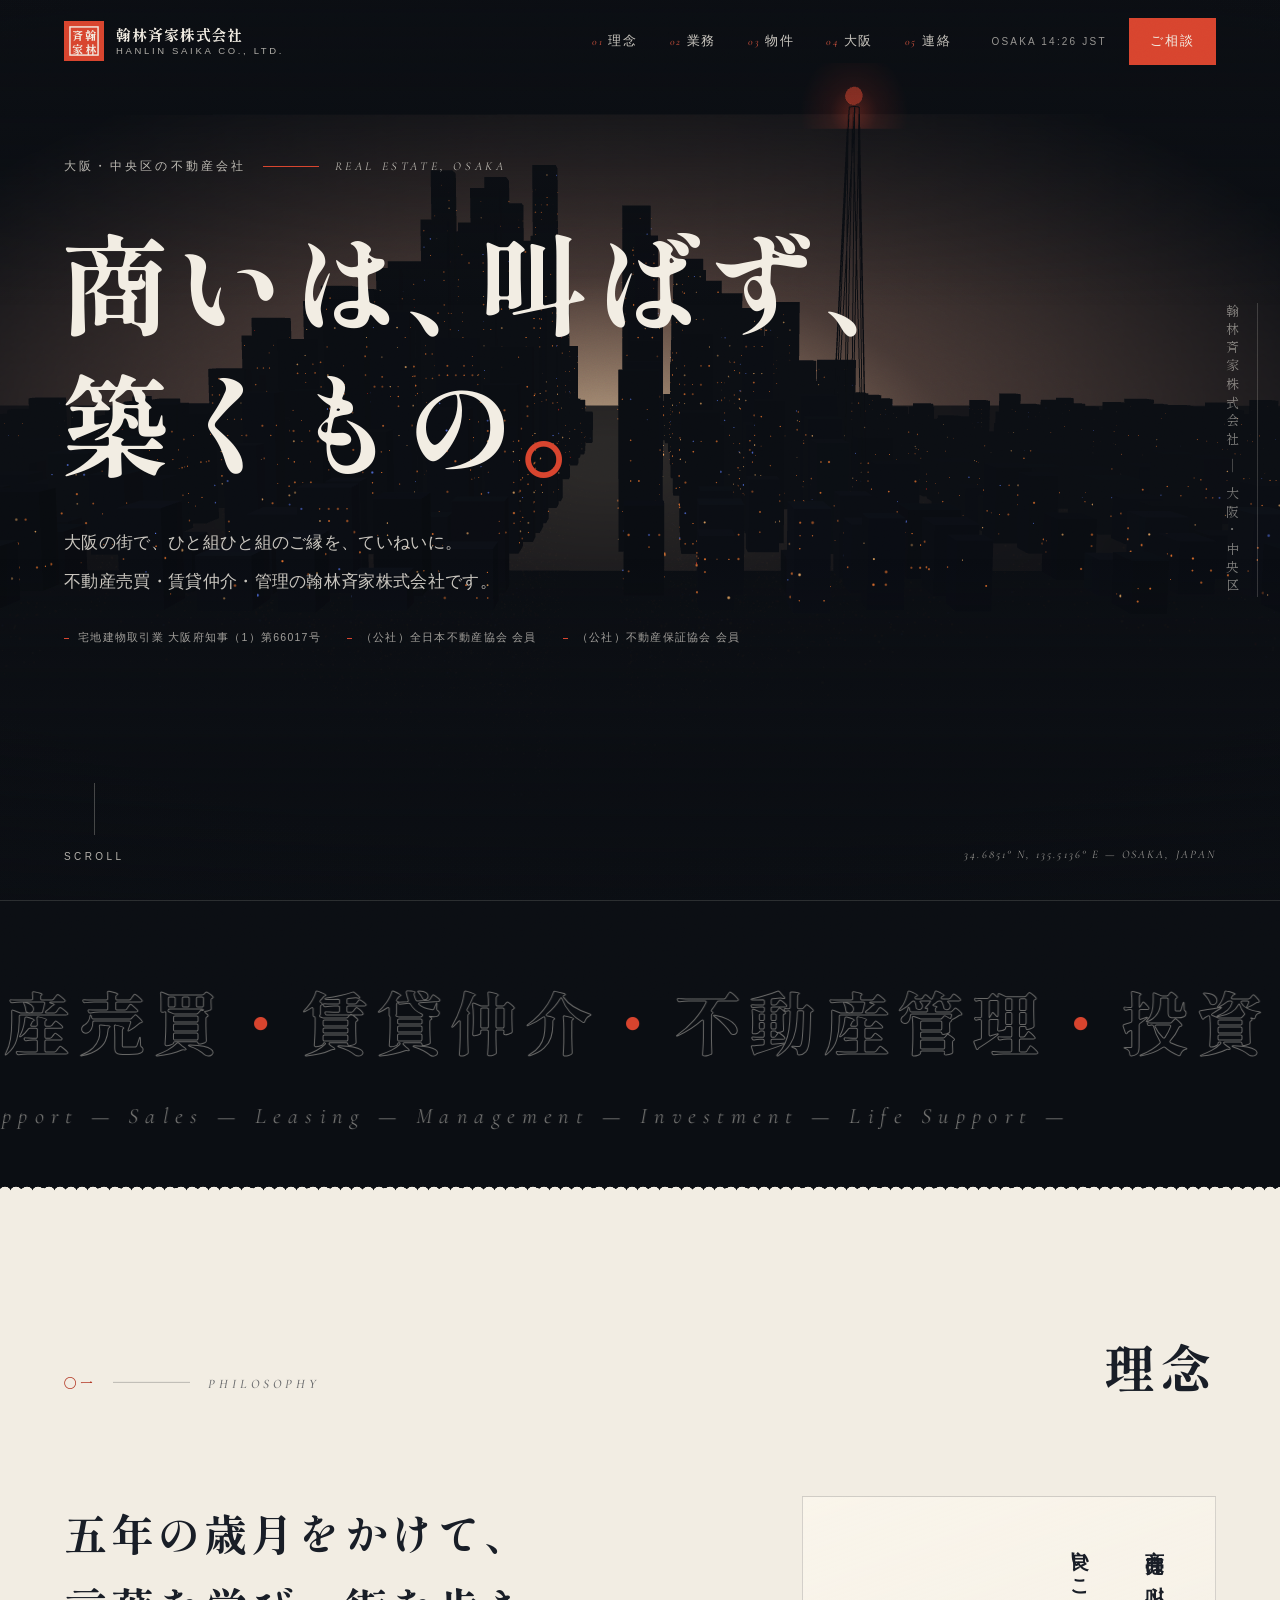
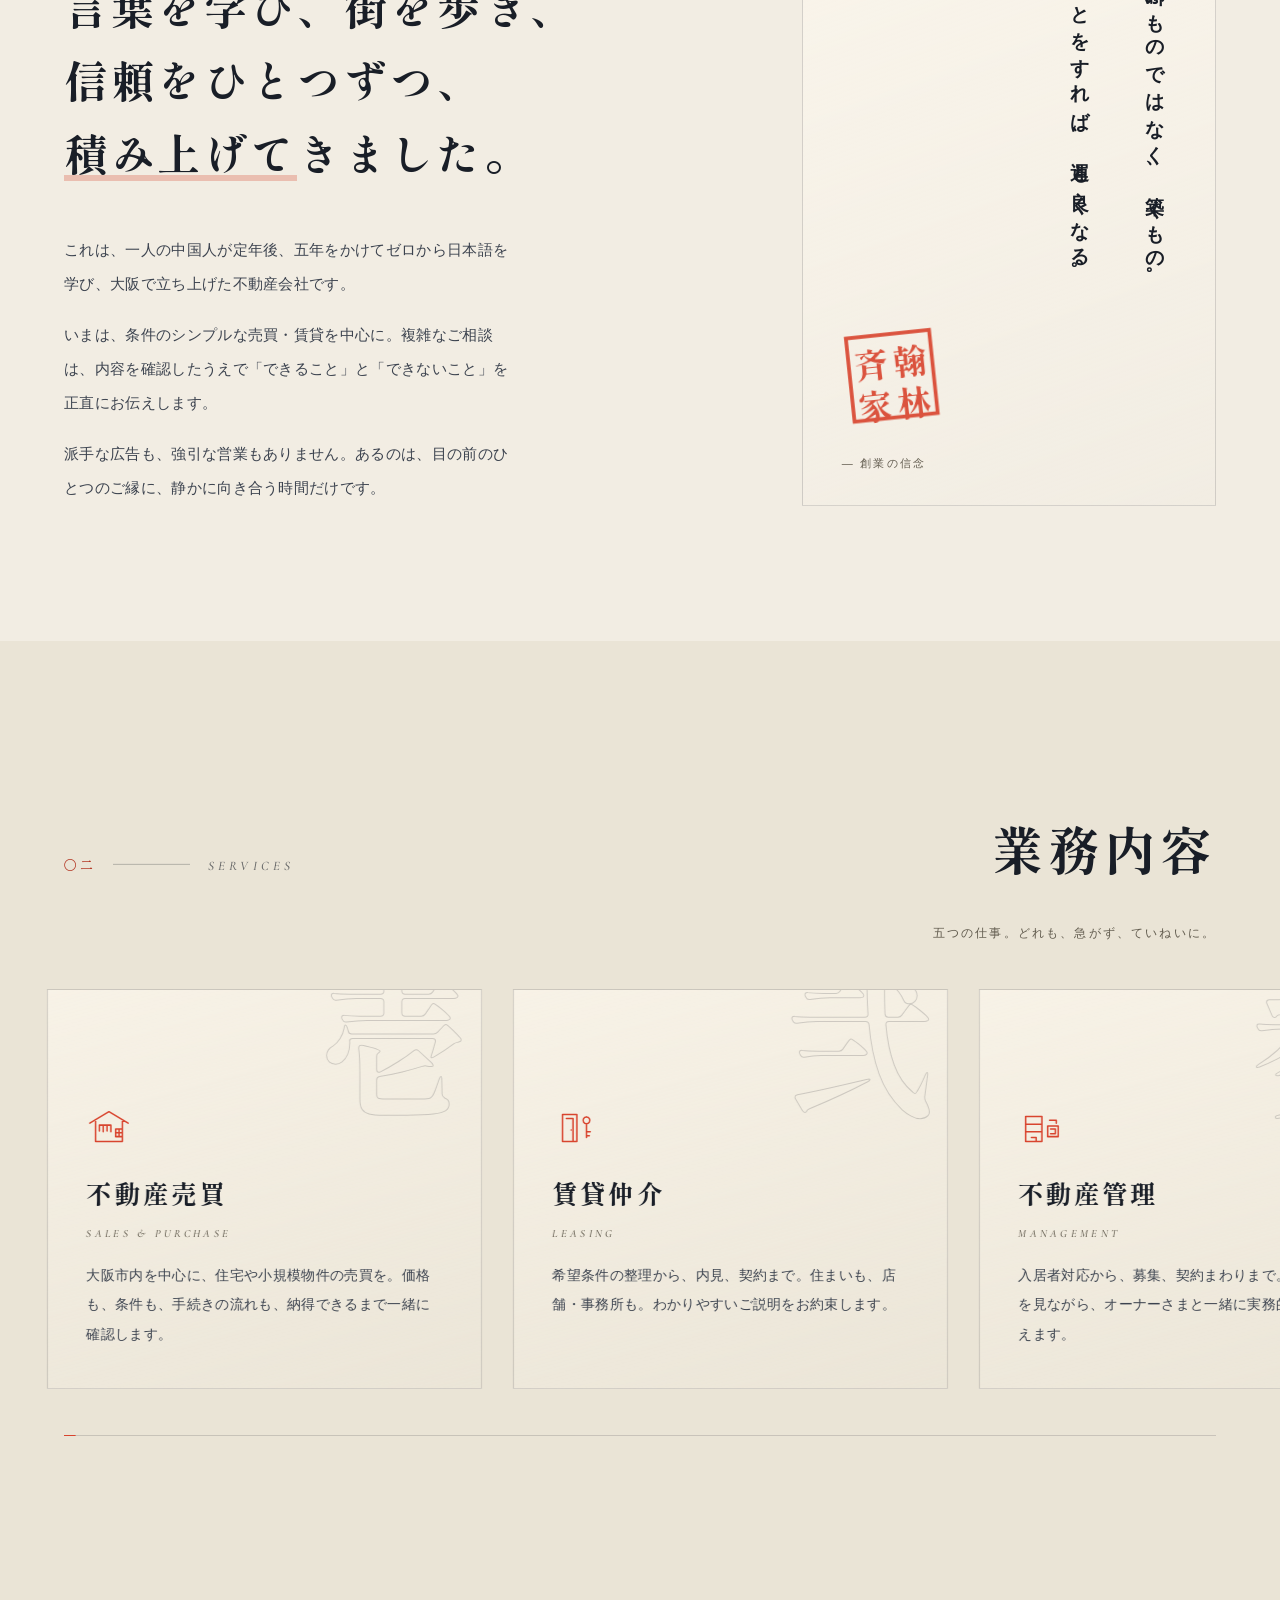
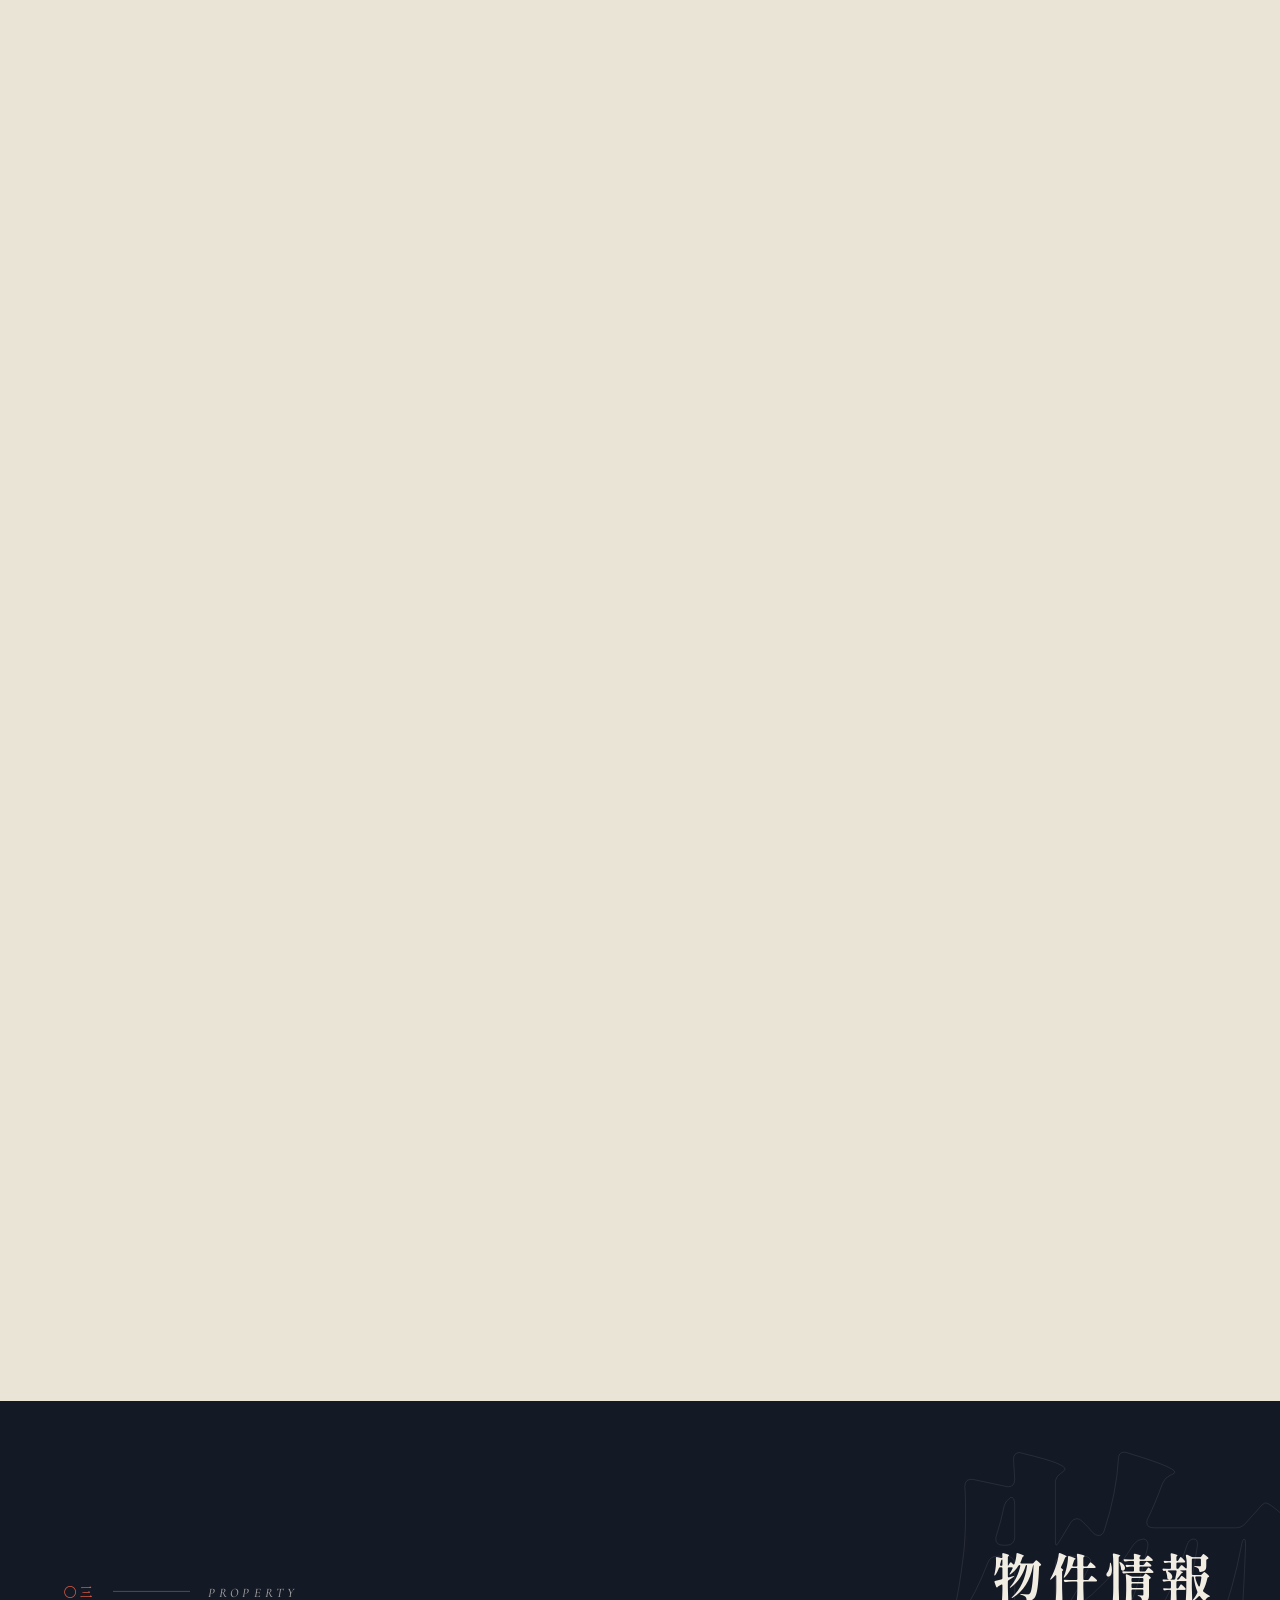
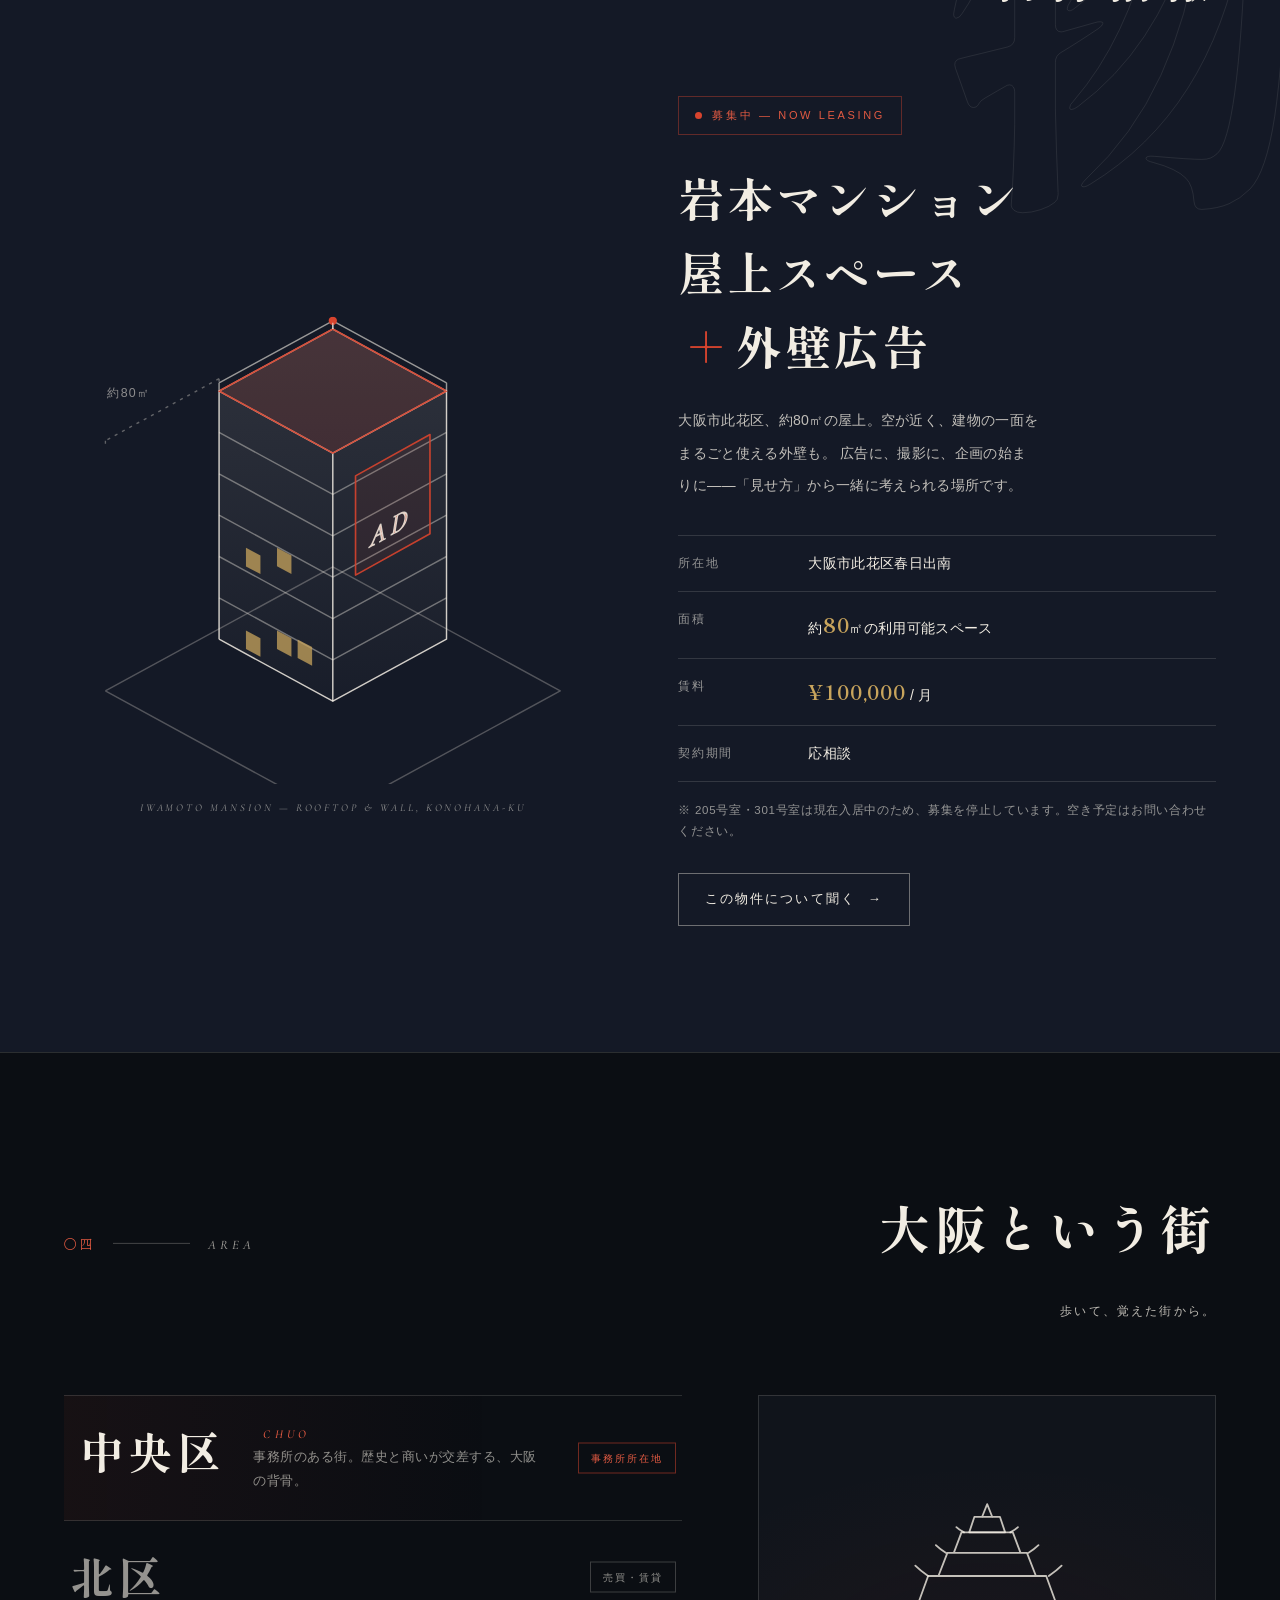
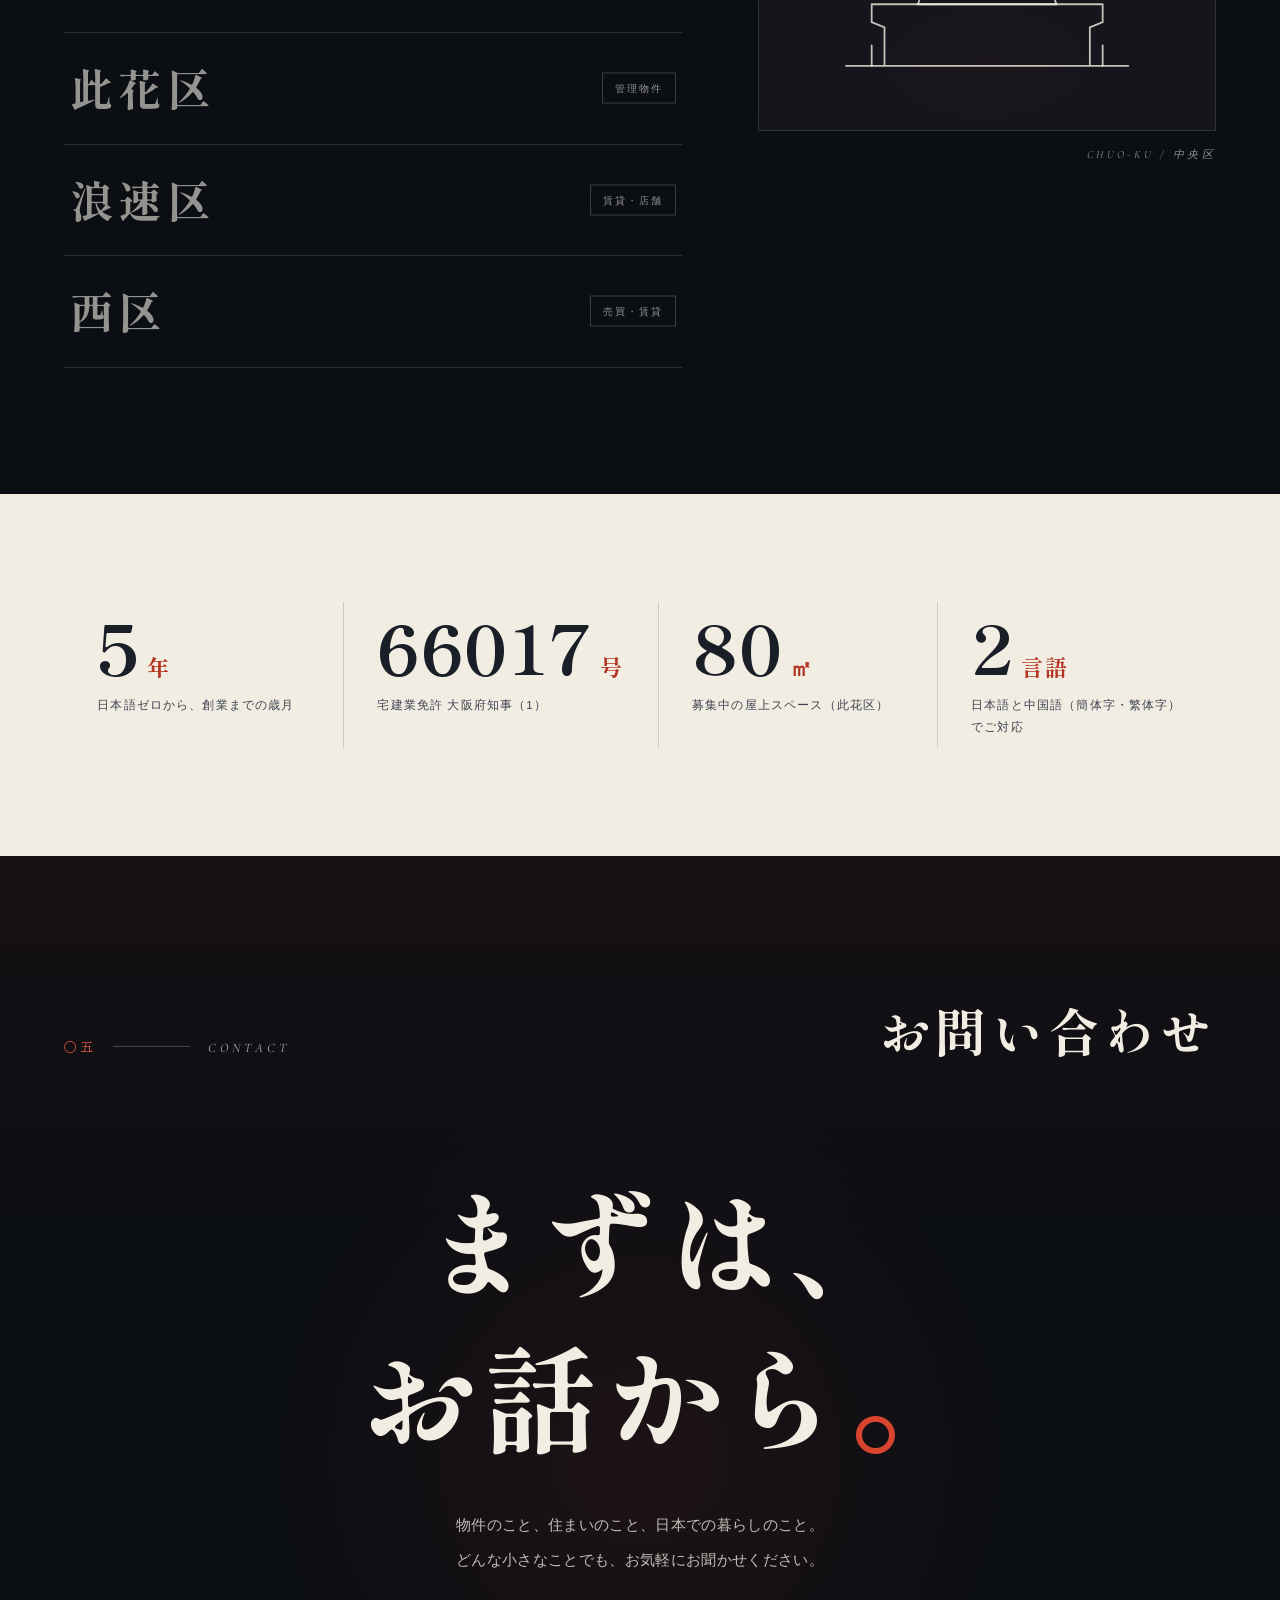
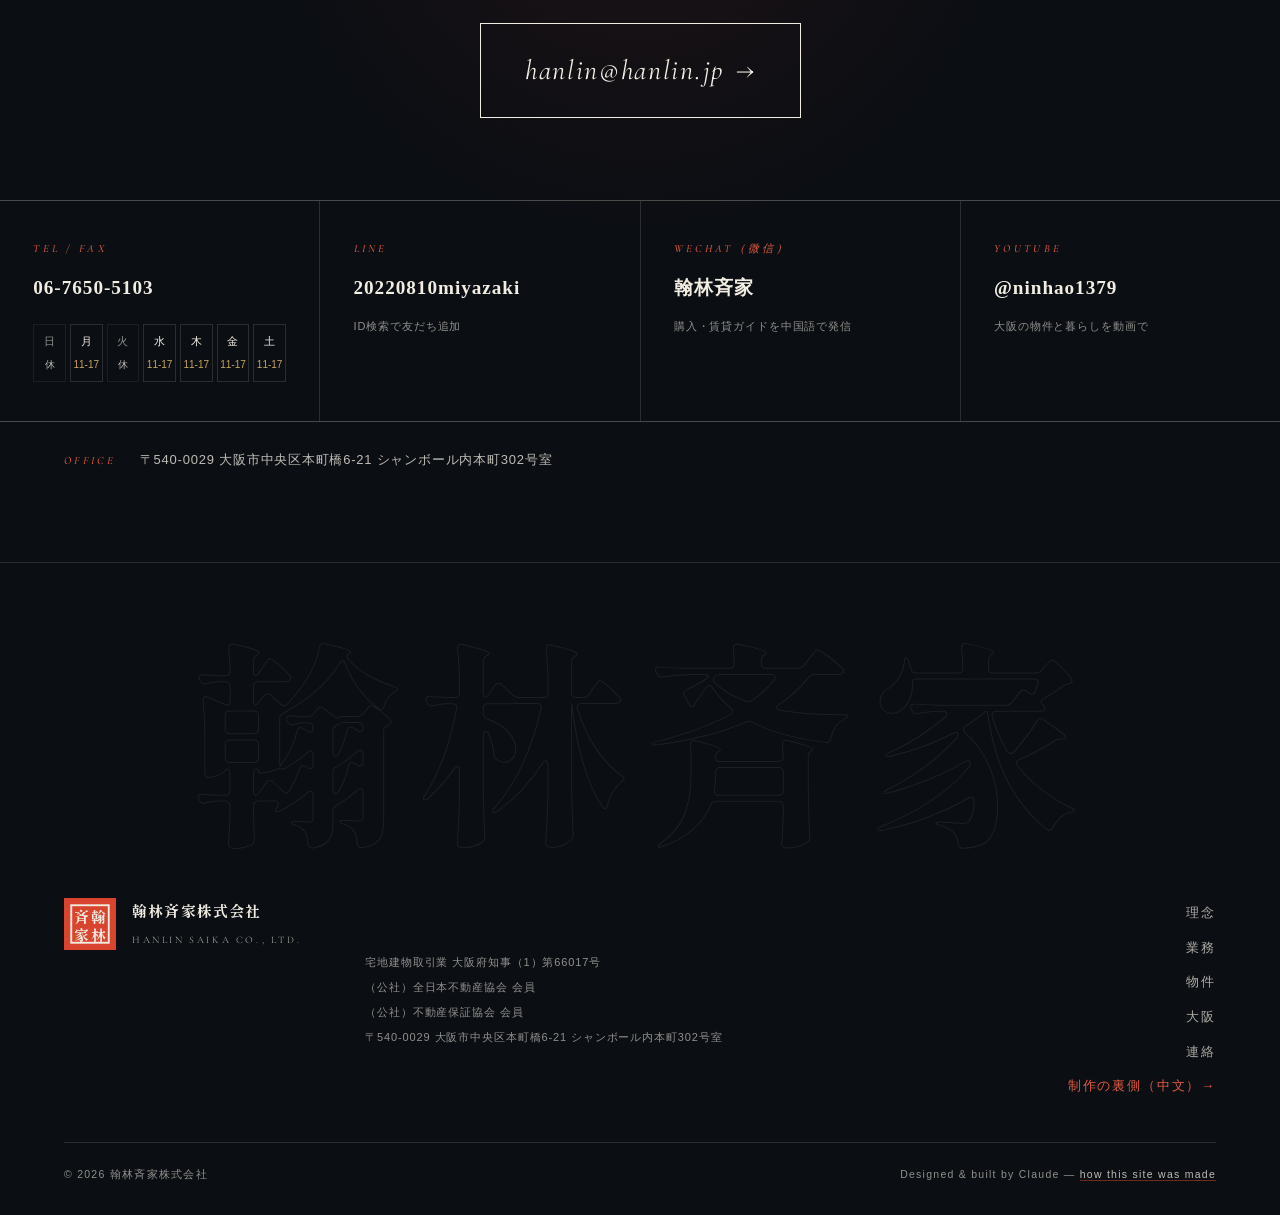
==== commit 20ba04d2: "Publish redesigned Hanlin site" ====
--- a/index.html
+++ b/index.html
@@ -1,1529 +1,578 @@
-<!-- Hanlin Company Website -->
 <!DOCTYPE html>
 <html lang="ja">
 <head>
   <meta charset="UTF-8" />
   <meta name="viewport" content="width=device-width, initial-scale=1.0" />
-  <meta
-    name="description"
-    content="翰林斉家株式会社は、大阪市内を中心に不動産売買、賃貸仲介、不動産管理、投資・収益物件、在日生活サポートを行う不動産会社です。"
-  />
-  <title>翰林斉家株式会社 - 大阪市内の不動産売買・賃貸仲介・管理</title>
-  <style>
-    :root {
-      --ink: #1f2a2e;
-      --muted: #627074;
-      --line: #dfe7e4;
-      --paper: #fbfcfb;
-      --soft: #eef6f2;
-      --accent: #5f8f7a;
-      --accent-dark: #2f6654;
-      --white: #ffffff;
-      --shadow: 0 20px 45px rgba(31, 42, 46, 0.08);
-    }
-
-    * {
-      box-sizing: border-box;
-    }
-
-    html {
-      scroll-behavior: smooth;
-    }
-
-    body {
-      margin: 0;
-      color: var(--ink);
-      font-family: "Hiragino Kaku Gothic ProN", "Yu Gothic", Meiryo, sans-serif;
-      line-height: 1.8;
-      background:
-        radial-gradient(circle at top left, rgba(95, 143, 122, 0.18), transparent 34rem),
-        linear-gradient(180deg, #f7fbf8 0%, var(--paper) 42%, #ffffff 100%);
-    }
-
-    img {
-      max-width: 100%;
-      height: auto;
-      display: block;
-    }
-
-    a {
-      color: inherit;
-    }
-
-    .site-header {
-      min-height: 92vh;
-      padding: 32px clamp(20px, 5vw, 72px) 56px;
-      display: grid;
-      grid-template-rows: auto 1fr;
-      position: relative;
-      overflow: hidden;
-    }
-
-    .site-header::after {
-      content: "";
-      width: 34rem;
-      height: 34rem;
-      border: 1px solid rgba(95, 143, 122, 0.18);
-      border-radius: 50%;
-      position: absolute;
-      right: -12rem;
-      top: 8rem;
-      animation: breathe 8s ease-in-out infinite;
-    }
-
-    .nav {
-      display: flex;
-      align-items: center;
-      justify-content: space-between;
-      gap: 24px;
-      position: relative;
-      z-index: 1;
-    }
-
-    .brand {
-      display: flex;
-      align-items: center;
-      gap: 14px;
-      font-weight: 700;
-      letter-spacing: 0;
-    }
-
-    .brand img {
-      width: 56px;
-      height: 56px;
-      object-fit: contain;
-      border-radius: 50%;
-      background: var(--white);
-      box-shadow: 0 8px 24px rgba(31, 42, 46, 0.1);
-    }
-
-    .nav-links {
-      display: flex;
-      flex-wrap: wrap;
-      gap: 16px;
-      color: var(--muted);
-      font-size: 0.92rem;
-    }
-
-    .nav-actions {
-      display: flex;
-      align-items: center;
-      justify-content: flex-end;
-      flex-wrap: wrap;
-      gap: 16px 22px;
-    }
-
-    .nav-links a {
-      text-decoration: none;
-      padding-bottom: 4px;
-      border-bottom: 1px solid transparent;
-      transition: color 0.2s ease, border-color 0.2s ease;
-    }
-
-    .nav-links a:hover {
-      color: var(--accent-dark);
-      border-color: var(--accent);
-    }
-
-    .language-switch {
-      display: flex;
-      flex-wrap: wrap;
-      gap: 8px;
-    }
-
-    .language-switch button {
-      appearance: none;
-      border: 1px solid rgba(95, 143, 122, 0.42);
-      background: rgba(255, 255, 255, 0.74);
-      color: var(--accent-dark);
-      cursor: pointer;
-      font: inherit;
-      font-size: 0.86rem;
-      font-weight: 700;
-      line-height: 1.2;
-      padding: 8px 12px;
-      transition: background 0.2s ease, color 0.2s ease, border-color 0.2s ease;
-    }
-
-    .language-switch button:hover,
-    .language-switch button.is-active {
-      background: var(--accent-dark);
-      border-color: var(--accent-dark);
-      color: var(--white);
-    }
-
-    .hero {
-      align-self: center;
-      display: grid;
-      grid-template-columns: minmax(0, 1.25fr) minmax(280px, 0.75fr);
-      gap: clamp(32px, 6vw, 72px);
-      align-items: center;
-      position: relative;
-      z-index: 1;
-      padding-top: 44px;
-    }
-
-    .eyebrow {
-      display: inline-flex;
-      align-items: center;
-      gap: 10px;
-      margin: 0 0 18px;
-      color: var(--accent-dark);
-      font-size: 0.9rem;
-      font-weight: 700;
-    }
-
-    .eyebrow::before {
-      content: "";
-      width: 36px;
-      height: 1px;
-      background: var(--accent);
-    }
-
-    h1 {
-      margin: 0;
-      font-size: clamp(2.4rem, 7vw, 5.5rem);
-      line-height: 1.08;
-      letter-spacing: 0;
-    }
-
-    .hero-lead {
-      max-width: 680px;
-      margin: 24px 0 0;
-      color: var(--muted);
-      font-size: clamp(1.02rem, 2vw, 1.25rem);
-    }
-
-    .credentials {
-      display: grid;
-      gap: 10px;
-      margin: 32px 0 0;
-      padding: 0;
-      list-style: none;
-    }
-
-    .credentials li {
-      display: flex;
-      gap: 10px;
-      align-items: flex-start;
-      color: #344246;
-    }
-
-    .credentials li::before {
-      content: "";
-      flex: 0 0 7px;
-      width: 7px;
-      height: 7px;
-      margin-top: 12px;
-      border-radius: 50%;
-      background: var(--accent);
-    }
-
-    .hero-card {
-      background: rgba(255, 255, 255, 0.74);
-      border: 1px solid rgba(223, 231, 228, 0.9);
-      box-shadow: var(--shadow);
-      padding: 28px;
-      backdrop-filter: blur(16px);
-      animation: floatCard 5.5s ease-in-out infinite;
-    }
-
-    .hero-card img {
-      width: 150px;
-      margin: 0 auto 24px;
-    }
-
-    .hero-card dl {
-      margin: 0;
-      display: grid;
-      gap: 16px;
-    }
-
-    .hero-card dt {
-      color: var(--muted);
-      font-size: 0.82rem;
-    }
-
-    .hero-card dd {
-      margin: 2px 0 0;
-      font-weight: 700;
-    }
-
-    main {
-      overflow: hidden;
-    }
-
-    .content-layout {
-      display: grid;
-      grid-template-columns: minmax(0, 1fr) minmax(220px, 250px);
-      gap: clamp(22px, 3vw, 36px);
-      align-items: start;
-      max-width: 1320px;
-      margin: 0 auto;
-      padding: 0 clamp(20px, 4vw, 56px);
-    }
-
-    .content-layout main {
-      min-width: 0;
-    }
-
-    .content-layout .section {
-      padding-left: 0;
-      padding-right: 0;
-    }
-
-    .content-layout .section-inner {
-      max-width: none;
-    }
-
-    .side-nav {
-      position: sticky;
-      top: 24px;
-      display: grid;
-      gap: 24px;
-      padding: 84px 0;
-      z-index: 1;
-    }
-
-    .side-contact {
-      padding: 16px 14px 14px;
-      color: var(--white);
-      background:
-        linear-gradient(135deg, rgba(37, 91, 154, 0.96), rgba(74, 126, 186, 0.88)),
-        #2f6eae;
-      border: 1px solid rgba(202, 222, 247, 0.9);
-      box-shadow: 0 14px 30px rgba(37, 91, 154, 0.18);
-      overflow: visible;
-      position: relative;
-    }
-
-    .side-phone-line {
-      display: flex;
-      align-items: baseline;
-      gap: 6px;
-      white-space: nowrap;
-    }
-
-    .side-contact-label {
-      margin: 0;
-      font-size: 0.78rem;
-      font-weight: 700;
-      opacity: 0.82;
-    }
-
-    .side-phone-line a {
-      color: var(--white);
-      font-size: 1.32rem;
-      font-weight: 800;
-      line-height: 1.2;
-      text-decoration: none;
-    }
-
-    .business-hours {
-      display: grid;
-      grid-template-columns: repeat(7, minmax(0, 1fr));
-      width: 132px;
-      margin-top: 10px;
-      overflow: hidden;
-      border: 1px solid rgba(255, 255, 255, 0.46);
-      background: #9ebde2;
-      color: #071522;
-      cursor: zoom-in;
-      text-align: center;
-      font-size: 0.5rem;
-      line-height: 1.25;
-      transform-origin: top right;
-      transition: box-shadow 0.2s ease, font-size 0.2s ease, transform 0.2s ease, width 0.2s ease;
-    }
-
-    .business-day {
-      min-width: 0;
-      display: grid;
-      grid-template-rows: 16px 34px;
-      border-right: 1px solid rgba(255, 255, 255, 0.36);
-    }
-
-    .business-day:last-child {
-      border-right: 0;
-    }
-
-    .business-day b,
-    .business-day span {
-      display: flex;
-      align-items: center;
-      justify-content: center;
-    }
-
-    .business-day b {
-      color: #050a0c;
-      font-size: 0.56rem;
-      font-weight: 800;
-    }
-
-    .business-day span {
-      padding: 2px 1px;
-      white-space: pre-line;
-    }
-
-    .business-day.is-closed span {
-      background: #ff1616;
-      color: #050a0c;
-      font-weight: 800;
-    }
-
-    .business-day.is-open span {
-      background: #9bbbe2;
-    }
-
-    .business-day.is-sun b,
-    .business-day.is-tue b {
-      background: #ff1616;
-    }
-
-    .business-day.is-mon b,
-    .business-day.is-wed b {
-      background: #82aee0;
-    }
-
-    .business-day.is-thu b {
-      background: #5b91c9;
-    }
-
-    .business-day.is-fri b {
-      background: #fff100;
-    }
-
-    .business-day.is-sat b {
-      background: #c97912;
-    }
-
-    .business-hours:focus {
-      outline: 2px solid rgba(255, 255, 255, 0.78);
-      outline-offset: 3px;
-    }
-
-    .business-hours:hover,
-    .business-hours:focus {
-      width: 238px;
-      position: absolute;
-      top: 72px;
-      right: 14px;
-      z-index: 5;
-      box-shadow: 0 18px 38px rgba(0, 0, 0, 0.32);
-      cursor: zoom-out;
-      font-size: 0.82rem;
-      transform: translateX(8px);
-    }
-
-    .business-hours:hover .business-day,
-    .business-hours:focus .business-day {
-      grid-template-rows: 26px 76px;
-    }
-
-    .business-hours:hover .business-day b,
-    .business-hours:focus .business-day b {
-      font-size: 0.86rem;
-    }
-
-    .business-hours:hover + .side-contact-note,
-    .business-hours:focus + .side-contact-note {
-      margin-top: 62px;
-    }
-
-    .side-contact-note {
-      margin: 9px 0 0;
-      font-size: 0.78rem;
-      opacity: 0.86;
-    }
-
-    .side-contact a {
-      color: var(--white);
-    }
-
-    .side-menu h2 {
-      margin: 0 0 14px;
-      padding-bottom: 12px;
-      border-bottom: 1px solid var(--line);
-      color: #050a0c;
-      font-size: clamp(1.45rem, 2vw, 2rem);
-      line-height: 1.25;
-    }
-
-    .side-menu ul {
-      display: grid;
-      margin: 0;
-      padding: 0;
-      list-style: none;
-      border-top: 1px solid rgba(255, 255, 255, 0.44);
-    }
-
-    .side-menu a {
-      display: block;
-      padding: 12px 14px;
-      background: #6ea6d8;
-      border-bottom: 1px solid rgba(255, 255, 255, 0.36);
-      color: #08243f;
-      font-size: 0.92rem;
-      font-weight: 700;
-      text-align: center;
-      text-decoration: none;
-      transition: background 0.2s ease, color 0.2s ease;
-    }
-
-    .side-menu li:nth-child(2) a {
-      background: #5f9bd0;
-      color: #08243f;
-    }
-
-    .side-menu li:nth-child(3) a {
-      background: #4e8fc7;
-      color: var(--white);
-    }
-
-    .side-menu li:nth-child(4) a {
-      background: #3f82bd;
-      color: var(--white);
-    }
-
-    .side-menu li:nth-child(5) a {
-      background: #3376b4;
-      color: var(--white);
-    }
-
-    .side-menu li:nth-child(n+6) a {
-      background: #2a69a8;
-      color: var(--white);
-    }
-
-    .side-menu li:nth-child(n+8) a {
-      background: #245d99;
-      color: var(--white);
-    }
-
-    .side-menu a:hover {
-      background: #1f548a;
-      color: var(--white);
-    }
-
-    .side-menu a.is-highlight {
-      background: #6ea6d8;
-      color: #08243f;
-    }
-
-    .side-menu a.is-highlight:hover {
-      background: #1f548a;
-      color: var(--white);
-    }
-
-    .side-wechat-menu a {
-      padding-top: 10px;
-      padding-bottom: 10px;
-    }
-
-    .side-youtube-menu a {
-      color: #d61f1f;
-    }
-
-    .side-youtube-menu a:hover {
-      color: var(--white);
-    }
-
-    .side-menu a.logo-link {
-      padding: 14px;
-      background: var(--white);
-    }
-
-    .side-menu li a.logo-link {
-      background: var(--white);
-    }
-
-    .side-menu a.logo-link:hover {
-      background: #edf5ff;
-    }
-
-    .side-menu a.logo-link img {
-      width: min(100%, 226px);
-      margin: 0 auto;
-    }
-
-    .side-campaign {
-      min-height: 122px;
-      padding: 20px 18px;
-      display: grid;
-      align-content: center;
-      gap: 8px;
-      background:
-        linear-gradient(180deg, rgba(255, 255, 255, 0.7), rgba(255, 255, 255, 0.95)),
-        linear-gradient(90deg, transparent 0 20%, rgba(74, 126, 186, 0.18) 20% 22%, transparent 22% 100%);
-      border: 1px solid #cfe0f2;
-      box-shadow: 0 12px 28px rgba(37, 91, 154, 0.08);
-      text-decoration: none;
-      overflow: hidden;
-      position: relative;
-    }
-
-    .side-campaign::after {
-      content: "";
-      width: 92%;
-      height: 10px;
-      position: absolute;
-      right: -10px;
-      bottom: 18px;
-      background: linear-gradient(90deg, rgba(115, 168, 220, 0.18), rgba(47, 110, 174, 0.72));
-    }
-
-    .side-campaign p {
-      margin: 0;
-      color: var(--ink);
-      font-size: 1.12rem;
-      font-weight: 800;
-      line-height: 1.35;
-    }
-
-    .side-campaign span {
-      color: var(--muted);
-      font-size: 0.82rem;
-      font-weight: 700;
-    }
-
-    .section {
-      padding: 84px clamp(20px, 5vw, 72px);
-    }
-
-    .section-inner {
-      max-width: 1120px;
-      margin: 0 auto;
-    }
-
-    .section-kicker {
-      margin: 0 0 8px;
-      color: var(--accent-dark);
-      font-size: 0.88rem;
-      font-weight: 700;
-    }
-
-    h2 {
-      margin: 0 0 22px;
-      font-size: clamp(1.7rem, 4vw, 3rem);
-      line-height: 1.25;
-      letter-spacing: 0;
-    }
-
-    .section-copy {
-      max-width: 780px;
-      margin: 0;
-      color: var(--muted);
-    }
-
-    .services {
-      display: grid;
-      grid-template-columns: repeat(5, minmax(0, 1fr));
-      gap: 16px;
-      margin-top: 40px;
-    }
-
-    .service {
-      min-height: 290px;
-      padding: 24px;
-      border: 1px solid var(--line);
-      background: rgba(255, 255, 255, 0.82);
-      box-shadow: 0 12px 28px rgba(31, 42, 46, 0.05);
-      transition: transform 0.25s ease, box-shadow 0.25s ease, border-color 0.25s ease;
-    }
-
-    .service:hover {
-      transform: translateY(-6px);
-      border-color: rgba(95, 143, 122, 0.5);
-      box-shadow: var(--shadow);
-    }
-
-    .service-number {
-      color: var(--accent);
-      font-size: 0.82rem;
-      font-weight: 700;
-    }
-
-    .service h3 {
-      margin: 16px 0 14px;
-      font-size: 1.18rem;
-      line-height: 1.45;
-    }
-
-    .service p {
-      margin: 0 0 12px;
-      color: var(--muted);
-      font-size: 0.95rem;
-    }
-
-    .about {
-      background: var(--soft);
-    }
-
-    .about-grid {
-      display: grid;
-      grid-template-columns: minmax(0, 0.9fr) minmax(0, 1.1fr);
-      gap: clamp(28px, 6vw, 72px);
-      align-items: start;
-    }
-
-    .about-note {
-      padding: 28px;
-      background: var(--white);
-      border-left: 4px solid var(--accent);
-      box-shadow: 0 14px 32px rgba(31, 42, 46, 0.06);
-    }
-
-    .about-note p,
-    .about-text p {
-      margin: 0 0 16px;
-      color: var(--muted);
-    }
-
-    .about-text p:last-child,
-    .about-note p:last-child {
-      margin-bottom: 0;
-    }
-
-    .contact-list {
-      display: grid;
-      grid-template-columns: repeat(auto-fit, minmax(220px, 1fr));
-      gap: 16px;
-      margin-top: 34px;
-      padding: 0;
-      list-style: none;
-    }
-
-    .contact-list li {
-      padding: 22px;
-      background: var(--white);
-      border: 1px solid var(--line);
-    }
-
-    .contact-list span {
-      display: block;
-      color: var(--muted);
-      font-size: 0.86rem;
-      margin-bottom: 6px;
-    }
-
-    .properties {
-      background: #ffffff;
-    }
-
-    .property-list {
-      display: grid;
-      grid-template-columns: repeat(2, minmax(0, 1fr));
-      gap: 18px;
-      margin-top: 34px;
-    }
-
-    .property-list.featured {
-      grid-template-columns: 1fr;
-    }
-
-    .property {
-      border: 1px solid var(--line);
-      padding: 24px;
-      background: var(--paper);
-    }
-
-    .property.featured {
-      display: grid;
-      grid-template-columns: minmax(0, 1fr) minmax(260px, 0.55fr);
-      gap: 26px;
-      align-items: start;
-      background:
-        linear-gradient(135deg, rgba(238, 246, 242, 0.92), rgba(255, 255, 255, 0.96)),
-        var(--white);
-      border-color: rgba(95, 143, 122, 0.28);
-      box-shadow: var(--shadow);
-    }
-
-    .property h3 {
-      margin: 0 0 14px;
-      font-size: 1.12rem;
-    }
-
-    .property-eyebrow {
-      margin: 0 0 8px;
-      color: var(--accent-dark);
-      font-size: 0.84rem;
-      font-weight: 700;
-    }
-
-    .property-lead {
-      margin: 0 0 18px;
-      color: var(--muted);
-    }
-
-    .property-points {
-      display: grid;
-      gap: 12px;
-      margin: 0;
-      padding: 0;
-      list-style: none;
-    }
-
-    .property-points li {
-      padding: 13px 14px;
-      background: rgba(255, 255, 255, 0.72);
-      border: 1px solid rgba(223, 231, 228, 0.9);
-      color: #344246;
-      font-weight: 700;
-    }
-
-    .property.archived {
-      display: none;
-    }
-
-    .property ul {
-      margin: 0;
-      padding-left: 1.2rem;
-      color: var(--muted);
-    }
-
-    footer {
-      padding: 30px clamp(20px, 5vw, 72px);
-      color: var(--muted);
-      border-top: 1px solid var(--line);
-      background: var(--white);
-    }
-
-    footer p {
-      max-width: 1120px;
-      margin: 0 auto;
-    }
-
-    .reveal {
-      opacity: 0;
-      transform: translateY(24px);
-      transition: opacity 0.7s ease, transform 0.7s ease;
-    }
-
-    .reveal.is-visible {
-      opacity: 1;
-      transform: translateY(0);
-    }
-
-    @keyframes breathe {
-      0%, 100% {
-        transform: scale(1);
-        opacity: 0.55;
-      }
-      50% {
-        transform: scale(1.04);
-        opacity: 0.85;
-      }
-    }
-
-    @keyframes floatCard {
-      0%, 100% {
-        transform: translateY(0);
-      }
-      50% {
-        transform: translateY(-10px);
-      }
-    }
-
-    @media (max-width: 980px) {
-      .hero,
-      .about-grid,
-      .content-layout {
-        grid-template-columns: 1fr;
-      }
-
-      .content-layout {
-        padding: 0 clamp(20px, 5vw, 72px);
-      }
-
-      .side-nav {
-        position: static;
-        padding-top: 0;
-      }
-
-      .business-hours,
-      .business-hours:hover,
-      .business-hours:focus {
-        width: 100%;
-        position: static;
-        box-shadow: none;
-        cursor: default;
-        font-size: 0.72rem;
-        transform: none;
-      }
-
-      .business-hours:hover .business-day,
-      .business-hours:focus .business-day {
-        grid-template-rows: 24px 62px;
-      }
-
-      .business-hours:hover .business-day b,
-      .business-hours:focus .business-day b {
-        font-size: 0.8rem;
-      }
-
-      .business-hours:hover + .side-contact-note,
-      .business-hours:focus + .side-contact-note {
-        margin-top: 9px;
-      }
-
-      .services {
-        grid-template-columns: repeat(2, minmax(0, 1fr));
-      }
-    }
-
-    @media (max-width: 720px) {
-      .site-header {
-        min-height: auto;
-      }
-
-      .nav {
-        align-items: flex-start;
-        flex-direction: column;
-      }
-
-      .nav-actions {
-        justify-content: flex-start;
-      }
-
-      .nav-links {
-        gap: 10px 14px;
-      }
-
-      .services,
-      .contact-list,
-      .property-list,
-      .property.featured {
-        grid-template-columns: 1fr;
-      }
-
-      .section {
-        padding-top: 64px;
-        padding-bottom: 64px;
-      }
-
-      .hero-card {
-        animation: none;
-      }
-    }
-
-    @media (prefers-reduced-motion: reduce) {
-      *,
-      *::before,
-      *::after {
-        animation-duration: 0.01ms !important;
-        animation-iteration-count: 1 !important;
-        scroll-behavior: auto !important;
-        transition-duration: 0.01ms !important;
-      }
-    }
-  </style>
+  <meta name="description" content="翰林斉家株式会社 — 大阪市内を中心に、不動産売買・賃貸仲介・不動産管理・投資用物件のご提案・在日生活サポートを行う不動産会社。商いは、叫ばず、築くもの。" />
+  <meta name="theme-color" content="#0b0e13" />
+  <title>翰林斉家株式会社 — 商いは、叫ばず、築くもの。｜大阪の不動産</title>
+
+  <link rel="preconnect" href="https://fonts.googleapis.com" />
+  <link rel="preconnect" href="https://fonts.gstatic.com" crossorigin />
+  <link href="https://fonts.googleapis.com/css2?family=Shippori+Mincho+B1:wght@400;500;600;700;800&family=Zen+Kaku+Gothic+New:wght@300;400;500;700&family=Cormorant+Garamond:ital,wght@0,300;0,400;0,500;1,300;1,400&display=swap" rel="stylesheet" />
+
+  <link rel="stylesheet" href="/site/assets/css/style.css" />
+  <link rel="icon" href="data:image/svg+xml,%3Csvg xmlns='http://www.w3.org/2000/svg' viewBox='0 0 64 64'%3E%3Crect width='64' height='64' fill='%23d8442e'/%3E%3Ctext x='32' y='36' font-family='serif' font-weight='700' font-size='40' fill='%23f2ede3' text-anchor='middle' dominant-baseline='central'%3E翰%3C/text%3E%3C/svg%3E" />
+  <script type="importmap">
+    { "imports": { "three": "/vendor/three.module.js" } }
+  </script>
+  <link rel="modulepreload" href="/site/vendor/three.module.js" />
+  <link rel="modulepreload" href="/site/assets/js/city.js" />
+  <script>document.documentElement.classList.add("js");</script>
 </head>
-<body>
-  <header class="site-header">
-    <nav class="nav" aria-label="主要ナビゲーション">
-      <div class="brand">
-        <img src="logo.jpg" alt="翰林斉家株式会社ロゴ" width="56" height="56" />
-        <span>翰林斉家株式会社</span>
-      </div>
-      <div class="nav-actions">
-        <div class="nav-links">
-          <a href="#services">業務内容</a>
-          <a href="#about">私たちについて</a>
-          <a href="#properties">物件情報</a>
-          <a href="#contact">お問い合わせ</a>
-        </div>
-        <div class="language-switch" aria-label="Language switch">
-          <button type="button" data-language="zh-Hant" aria-pressed="false">中文繁体</button>
-          <button type="button" data-language="zh-Hans" aria-pressed="false">中文简体</button>
-        </div>
-      </div>
+<body data-page="home">
+  <a class="skip" href="#top">本文へスキップ</a>
+
+  <!-- ==================== PRELOADER ==================== -->
+  <div class="loader" id="loader" aria-hidden="true">
+    <div class="loader-panel loader-panel--ink"></div>
+    <div class="loader-core">
+      <div class="loader-kanji"><span class="loader-kanji-fill">築</span><span class="loader-kanji-ghost">築</span></div>
+      <div class="loader-meta">
+        <span class="loader-word">HANLIN SAIKA — OSAKA</span>
+        <span class="loader-count" id="loaderCount">000</span>
+      </div>
+    </div>
+  </div>
+
+  <!-- ==================== CURSOR ==================== -->
+  <div class="cursor" id="cursor" aria-hidden="true">
+    <div class="cursor-dot" id="cursorDot"></div>
+    <div class="cursor-ring" id="cursorRing"><span class="cursor-label" id="cursorLabel"></span></div>
+  </div>
+
+  <!-- ==================== GRAIN ==================== -->
+  <div class="grain" aria-hidden="true"></div>
+
+  <!-- ==================== PROGRESS ==================== -->
+  <div class="progress" aria-hidden="true"><span id="progressBar"></span></div>
+
+  <!-- ==================== NAV ==================== -->
+  <header class="nav" id="nav" data-theme-now="dark">
+    <a class="nav-brand" href="#top" data-cursor="hover">
+      <span class="seal seal--mini" aria-hidden="true">
+        <svg viewBox="0 0 64 64" role="img">
+          <rect x="2" y="2" width="60" height="60" fill="none" stroke="currentColor" stroke-width="3"/>
+          <text x="46" y="20" class="seal-t">翰</text>
+          <text x="46" y="48" class="seal-t">林</text>
+          <text x="18" y="20" class="seal-t">斉</text>
+          <text x="18" y="48" class="seal-t">家</text>
+        </svg>
+      </span>
+      <span class="nav-brand-text">
+        <b>翰林斉家株式会社</b>
+        <i>HANLIN SAIKA CO., LTD.</i>
+      </span>
+    </a>
+    <nav class="nav-links" aria-label="主要ナビゲーション">
+      <a href="#philosophy" data-cursor="hover"><i>01</i>理念</a>
+      <a href="#services" data-cursor="hover"><i>02</i>業務</a>
+      <a href="#property" data-cursor="hover"><i>03</i>物件</a>
+      <a href="#osaka" data-cursor="hover"><i>04</i>大阪</a>
+      <a href="#contact" data-cursor="hover"><i>05</i>連絡</a>
     </nav>
-
-    <div class="hero">
-      <div class="hero-text reveal">
-        <p class="eyebrow">大阪市内を中心とした不動産会社</p>
-        <h1>翰林斉家株式会社</h1>
-        <p class="hero-lead">
-          大阪市内を中心に、不動産売買・賃貸仲介・不動産管理を行っています。
-          一つひとつのご相談に、落ち着いて丁寧に向き合います。
+    <div class="nav-side">
+      <span class="nav-clock" aria-label="大阪の現在時刻">OSAKA <b id="clock">--:--</b> JST</span>
+      <a class="btn btn--seal" href="#contact" data-magnetic data-cursor="hover"><span>ご相談</span></a>
+    </div>
+    <button class="nav-burger" id="navBurger" aria-label="メニューを開く" aria-controls="mnav" aria-expanded="false">
+      <span></span><span></span>
+    </button>
+  </header>
+
+  <!-- Mobile menu -->
+  <div class="mnav" id="mnav" aria-hidden="true">
+    <nav aria-label="モバイルナビゲーション">
+      <a href="#philosophy" style="--i:0"><em>〇一</em>理念<i>Philosophy</i></a>
+      <a href="#services" style="--i:1"><em>〇二</em>業務<i>Services</i></a>
+      <a href="#property" style="--i:2"><em>〇三</em>物件<i>Property</i></a>
+      <a href="#osaka" style="--i:3"><em>〇四</em>大阪<i>Osaka</i></a>
+      <a href="#contact" style="--i:4"><em>〇五</em>連絡<i>Contact</i></a>
+    </nav>
+    <div class="mnav-foot">
+      <a href="tel:0676505103">06-7650-5103</a>
+      <a href="mailto:hanlin@hanlin.jp">hanlin@hanlin.jp</a>
+    </div>
+  </div>
+
+  <main id="top">
+
+    <!-- ==================== HERO ==================== -->
+    <section class="hero" id="hero" data-nav="dark">
+      <div class="hero-canvas-wrap" aria-hidden="true">
+        <canvas id="city"></canvas>
+        <div class="hero-haze"></div>
+        <div class="hero-vignette"></div>
+      </div>
+
+      <div class="hero-inner">
+        <p class="hero-eyebrow" data-hero-fade>
+          <span class="hero-eyebrow-jp">大阪・中央区の不動産会社</span>
+          <span class="hero-eyebrow-rule"></span>
+          <span class="hero-eyebrow-en">REAL ESTATE, OSAKA</span>
         </p>
-        <ul class="credentials" aria-label="会社資格・所属団体">
-          <li>大阪府知事（1）第66017号</li>
-          <li>公益社団法人 全日本不動産協会 会員</li>
-          <li>公益社団法人 不動産保証協会 会員</li>
-          <li>大阪市内を中心とした不動産売買・賃貸仲介・不動産管理</li>
+
+        <h1 class="hero-title" aria-label="商いは、叫ばず、築くもの。">
+          <span class="ht-line"><span class="ht-inner" data-split>商いは、叫ばず、</span></span>
+          <span class="ht-line"><span class="ht-inner" data-split>築くもの<b class="ht-period">。</b></span></span>
+        </h1>
+
+        <p class="hero-lead" data-hero-fade>
+          大阪の街で、ひと組ひと組のご縁を、ていねいに。<br />
+          不動産売買・賃貸仲介・管理の翰林斉家株式会社です。
+        </p>
+
+        <ul class="hero-cred" data-hero-fade aria-label="免許・所属団体">
+          <li>宅地建物取引業 大阪府知事（1）第66017号</li>
+          <li>（公社）全日本不動産協会 会員</li>
+          <li>（公社）不動産保証協会 会員</li>
         </ul>
       </div>
 
-      <aside class="hero-card reveal" aria-label="会社連絡先">
-        <img src="logo.jpg" alt="翰林斉家株式会社" width="150" height="140" />
-        <dl>
-          <div>
-            <dt>所在地</dt>
-            <dd>〒540-0029 大阪市中央区本町橋6-21 シャンボール内本町302号室</dd>
+      <div class="hero-vertical" data-hero-fade aria-hidden="true">
+        <span>翰林斉家株式会社 — 大阪・中央区</span>
+      </div>
+
+      <div class="hero-foot" data-hero-fade>
+        <a class="hero-scroll" href="#philosophy" data-cursor="hover">
+          <span class="hero-scroll-line" aria-hidden="true"></span>
+          <span>SCROLL</span>
+        </a>
+        <p class="hero-coords">34.6851° N, 135.5136° E — OSAKA, JAPAN</p>
+      </div>
+    </section>
+
+    <!-- ==================== MARQUEE ==================== -->
+    <div class="marquee" data-nav="dark" aria-hidden="true">
+      <div class="marquee-row marquee-row--a" id="marqueeA">
+        <div class="marquee-track">
+          <span>不動産売買<i>・</i>賃貸仲介<i>・</i>不動産管理<i>・</i>投資・収益物件<i>・</i>在日生活サポート<i>・</i></span>
+          <span>不動産売買<i>・</i>賃貸仲介<i>・</i>不動産管理<i>・</i>投資・収益物件<i>・</i>在日生活サポート<i>・</i></span>
+        </div>
+      </div>
+      <div class="marquee-row marquee-row--b" id="marqueeB">
+        <div class="marquee-track">
+          <span><em>Sales</em> — <em>Leasing</em> — <em>Management</em> — <em>Investment</em> — <em>Life&nbsp;Support</em> — </span>
+          <span><em>Sales</em> — <em>Leasing</em> — <em>Management</em> — <em>Investment</em> — <em>Life&nbsp;Support</em> — </span>
+        </div>
+      </div>
+    </div>
+
+    <!-- ==================== PHILOSOPHY ==================== -->
+    <section class="philosophy" id="philosophy" data-nav="light">
+      <div class="section-head" data-reveal>
+        <span class="section-no">〇一</span>
+        <span class="section-rule"></span>
+        <span class="section-en">PHILOSOPHY</span>
+        <h2 class="section-jp">理念</h2>
+      </div>
+
+      <div class="phil-grid">
+        <div class="phil-statement">
+          <p class="rl" data-reveal="lines">
+            <span class="rl-line"><span class="rl-inner">五年の歳月をかけて、</span></span>
+            <span class="rl-line"><span class="rl-inner">言葉を学び、街を歩き、</span></span>
+            <span class="rl-line"><span class="rl-inner">信頼をひとつずつ、</span></span>
+            <span class="rl-line"><span class="rl-inner"><mark>積み上げて</mark>きました。</span></span>
+          </p>
+          <div class="phil-copy" data-reveal>
+            <p>これは、一人の中国人が定年後、五年をかけてゼロから日本語を学び、大阪で立ち上げた不動産会社です。</p>
+            <p>いまは、条件のシンプルな売買・賃貸を中心に。複雑なご相談は、内容を確認したうえで<span class="nw">「できること」</span>と<span class="nw">「できないこと」</span>を正直にお伝えします。</p>
+            <p>派手な広告も、強引な営業もありません。あるのは、目の前のひとつのご縁に、静かに向き合う時間だけです。</p>
           </div>
-          <div>
-            <dt>TEL / FAX</dt>
-            <dd>06-7650-5103</dd>
+        </div>
+
+        <figure class="phil-quote" data-reveal>
+          <blockquote class="phil-quote-vertical">
+            <p>商売は叫ぶものではなく、築くもの。</p>
+            <p>良いことをすれば、運も良くなる。</p>
+          </blockquote>
+          <figcaption class="phil-quote-cap">— 創業の信念</figcaption>
+          <div class="hanko" id="hanko" aria-hidden="true">
+            <svg viewBox="0 0 120 120" role="img">
+              <rect x="4" y="4" width="112" height="112" fill="none" stroke="currentColor" stroke-width="5"/>
+              <text x="86" y="40" class="hanko-t">翰</text>
+              <text x="86" y="96" class="hanko-t">林</text>
+              <text x="34" y="40" class="hanko-t">斉</text>
+              <text x="34" y="96" class="hanko-t">家</text>
+            </svg>
           </div>
-          <div>
-            <dt>メール</dt>
-            <dd><a href="mailto:hanlin@hanlin.jp">hanlin@hanlin.jp</a></dd>
-          </div>
-        </dl>
-      </aside>
-    </div>
-  </header>
-
-  <div class="content-layout">
-    <main>
-      <section id="services" class="section">
-      <div class="section-inner">
-        <p class="section-kicker reveal">Service</p>
-        <h2 class="reveal">業務内容</h2>
-        <p class="section-copy reveal">
-          ご相談内容を確認し、対応できる範囲を明確にしたうえで進めます。
-          必要に応じて専門家とも連携し、無理のない形でお手伝いします。
-        </p>
-
-        <div class="services">
-          <article class="service reveal">
-            <span class="service-number">01</span>
+        </figure>
+      </div>
+    </section>
+
+    <!-- ==================== SERVICES (horizontal) ==================== -->
+    <section class="services" id="services" data-nav="light">
+      <div class="services-pin" id="servicesPin">
+        <div class="section-head section-head--inpin" data-reveal>
+          <span class="section-no">〇二</span>
+          <span class="section-rule"></span>
+          <span class="section-en">SERVICES</span>
+          <h2 class="section-jp">業務内容</h2>
+          <p class="section-note">五つの仕事。どれも、急がず、ていねいに。</p>
+        </div>
+
+        <div class="sv-track" id="svTrack">
+          <article class="sv-card" data-cursor="drag">
+            <span class="sv-num" aria-hidden="true">壱</span>
+            <div class="sv-icon" aria-hidden="true">
+              <!-- machiya storefront with noren -->
+              <svg viewBox="0 0 48 48"><path class="draw" d="M4 19 24 7l20 12M10 15.5V38h28V15.5M14 21h12m-12 0v6m4-6v7m4-7v6m4-6v7M31 25h7v8h-7zM34.5 25v8M31 29h7" fill="none" stroke="currentColor" stroke-width="1.6" stroke-linecap="round" stroke-linejoin="round"/></svg>
+            </div>
             <h3>不動産売買</h3>
-            <p>大阪市内を中心に、住宅や小規模物件の売買相談を承ります。</p>
-            <p>価格、条件、手続きの流れを確認しながら、落ち着いて進められるようサポートします。</p>
+            <p class="sv-en">SALES &amp; PURCHASE</p>
+            <p>大阪市内を中心に、住宅や小規模物件の売買を。価格も、条件も、手続きの流れも、納得できるまで一緒に確認します。</p>
           </article>
 
-          <article class="service reveal">
-            <span class="service-number">02</span>
+          <article class="sv-card" data-cursor="drag">
+            <span class="sv-num" aria-hidden="true">弐</span>
+            <div class="sv-icon" aria-hidden="true">
+              <!-- door with key -->
+              <svg viewBox="0 0 48 48"><path class="draw" d="M11 10h15v28H11zM15 14h7v24M20 26h.01M36 12.5a3.5 3.5 0 1 0 .01 0M36 19.5V34m0-6h4m-4 4h3" fill="none" stroke="currentColor" stroke-width="1.6" stroke-linecap="round" stroke-linejoin="round"/></svg>
+            </div>
             <h3>賃貸仲介</h3>
-            <p>住まい探しや店舗・事務所探しについて、希望条件を整理するところから対応します。</p>
-            <p>物件の特徴や契約条件を確認し、理解しやすい説明を心掛けています。</p>
+            <p class="sv-en">LEASING</p>
+            <p>希望条件の整理から、内見、契約まで。住まいも、店舗・事務所も。わかりやすいご説明をお約束します。</p>
           </article>
 
-          <article class="service reveal">
-            <span class="service-number">03</span>
+          <article class="sv-card" data-cursor="drag">
+            <span class="sv-num" aria-hidden="true">参</span>
+            <div class="sv-icon" aria-hidden="true">
+              <!-- building elevation, seal of care -->
+              <svg viewBox="0 0 48 48"><path class="draw" d="M8 12h17v26H8zM8 20h17M8 28h17M14 34h5v4M31 22h11v11H31zM34 25h5v5h-5M33 16h7v3" fill="none" stroke="currentColor" stroke-width="1.6" stroke-linecap="round" stroke-linejoin="round"/></svg>
+            </div>
             <h3>不動産管理</h3>
-            <p>賃貸物件の入居者対応、募集、契約まわりの管理についてご相談いただけます。</p>
-            <p>物件の状況を確認し、所有者様と相談しながら実務的な管理方法を考えます。</p>
+            <p class="sv-en">MANAGEMENT</p>
+            <p>入居者対応から、募集、契約まわりまで。物件の状態を見ながら、オーナーさまと一緒に実務的な管理を考えます。</p>
           </article>
 
-          <article class="service reveal">
-            <span class="service-number">04</span>
-            <h3>不動産投資・収益物件</h3>
-            <p>収益物件について、立地、賃料、管理状況など基本情報の確認をお手伝いします。</p>
-            <p>投資判断はリスクも含めて検討し、必要な情報を整理することを大切にしています。</p>
+          <article class="sv-card" data-cursor="drag">
+            <span class="sv-num" aria-hidden="true">肆</span>
+            <div class="sv-icon" aria-hidden="true">
+              <!-- value built step by step + dimension line -->
+              <svg viewBox="0 0 48 48"><path class="draw" d="M6 38h8v-6h8m0 6v-6m0 0v-6h8m0 6v-6m0 0v-6h8v18M6 38h32M6 12v6m32-6v6M6 15h32" fill="none" stroke="currentColor" stroke-width="1.6" stroke-linecap="round" stroke-linejoin="round"/></svg>
+            </div>
+            <h3>投資・収益物件</h3>
+            <p class="sv-en">INVESTMENT</p>
+            <p>立地、賃料、管理状況。数字の裏側まで情報を整理し、リスクも含めて、判断の材料をそろえます。</p>
           </article>
 
-          <article class="service reveal">
-            <span class="service-number">05</span>
+          <article class="sv-card" data-cursor="drag">
+            <span class="sv-num" aria-hidden="true">伍</span>
+            <div class="sv-icon" aria-hidden="true">
+              <!-- two voices, one home -->
+              <svg viewBox="0 0 48 48"><path class="draw" d="M8 10h22v13H17l-5 5v-5H8zM14 16.5h.01M19 16.5h.01M24 16.5h.01M26 27h14v10h-3v4l-5-4h-6zM30 31l3-2.5 3 2.5v3h-6z" fill="none" stroke="currentColor" stroke-width="1.6" stroke-linecap="round" stroke-linejoin="round"/></svg>
+            </div>
             <h3>在日生活サポート</h3>
-            <p>日本での住まい探しに慣れていない方にも、契約や生活に関する基本的な説明を行います。</p>
-            <p>言葉や手続きで不安がある場合も、できる範囲で丁寧にお手伝いします。</p>
-            <p>外国人向けの購入・賃貸ガイドは、微信サービス号「翰林斉家」でも紹介しています。</p>
+            <p class="sv-en">LIFE SUPPORT</p>
+            <p>言葉や手続きに不安があっても、大丈夫。日本での暮らしの始まりを、中国語でも支えます。WeChat公式アカウント「翰林斉家」でも発信中。</p>
           </article>
-        </div>
-      </div>
-    </section>
-
-    <section id="about" class="section about">
-      <div class="section-inner about-grid">
-        <div>
-          <p class="section-kicker reveal">About</p>
-          <h2 class="reveal">私たちについて</h2>
-        </div>
-        <div class="about-text reveal">
-          <p>これは一人の中国人退職者がゼロから日本語を学び、5年かけて立ち上げた不動産会社の公式サイトです。</p>
-          <p>現在は、シンプルな物件の売買・賃貸業務を中心に行っています。複雑な案件については、内容を確認したうえで対応可否をお伝えします。</p>
-          <div class="about-note">
-            <p>「商売は叫ぶものではなく、築くもの。良いことをすれば、運も良くなる。」</p>
-            <p>この信念を胸に、誠実な活動を心掛けています。</p>
-          </div>
-        </div>
-      </div>
-    </section>
-
-    <section id="properties" class="section properties">
-      <div class="section-inner">
-        <p class="section-kicker reveal">Property</p>
-        <h2 class="reveal">募集情報</h2>
-        <p class="section-copy reveal">
-          現在募集しているスペースの情報です。最新の状況や利用条件については、お問い合わせください。
-        </p>
-
-        <div class="property-list featured">
-          <article class="property featured reveal">
-            <div>
-              <p class="property-eyebrow">募集中 / 岩本マンション</p>
-              <h3>屋上スペース・外壁広告利用</h3>
-              <p class="property-lead">
-                大阪市此花区にある、約80㎡の屋上スペースです。
-                屋上だけでなく、建物の一面を活用できる外壁部分も特徴です。
-              </p>
-              <p class="property-lead">
-                スペースの利用、広告掲出、ブランドの露出、企画のスタート地点として、
-                用途を相談しながら検討できます。広さだけでなく、見せ方に工夫できる場所です。
-              </p>
-            </div>
-            <ul class="property-points" aria-label="屋上スペース募集条件">
-              <li>約80㎡の利用可能スペース</li>
-              <li>建物外壁を広告表示に活用可能</li>
-              <li>賃料：100,000円／月</li>
-              <li>契約期間：相談可</li>
-            </ul>
+
+          <article class="sv-card sv-card--cta" data-cursor="hover">
+            <p class="sv-cta-jp">どの窓口か迷ったら、<br />そのままご相談ください。</p>
+            <a class="btn btn--line" href="#contact" data-magnetic data-cursor="hover"><span>お問い合わせへ</span><i>→</i></a>
           </article>
         </div>
 
-        <div class="property-list archived-properties" hidden aria-hidden="true">
-          <article class="property archived">
-            <h3>205号室（岩本マンション）</h3>
-            <p class="property-eyebrow">満室 / 募集停止中</p>
-            <ul>
-              <li>住所：大阪市此花区春日出南2丁目7-34</li>
-              <li>間取り：1K（和室6帖）</li>
-              <li>専有面積：25㎡</li>
-              <li>賃料：52,000円／月</li>
-              <li>礼金・敷金：各52,000円</li>
-              <li>水道料金：3,000円／月</li>
-              <li>仲介手数料：無料</li>
-              <li>保証会社：不要</li>
-              <li>入居可能日：即日</li>
-            </ul>
-          </article>
-
-          <article class="property archived">
-            <h3>301号室（岩本マンション）</h3>
-            <p class="property-eyebrow">満室 / 募集停止中</p>
-            <ul>
-              <li>住所：大阪市此花区春日出南2丁目7-34</li>
-              <li>間取り：1K（洋室6帖）</li>
-              <li>専有面積：23㎡</li>
-              <li>賃料：47,000円／月</li>
-              <li>礼金・敷金：各47,000円</li>
-              <li>水道料金：3,000円／月</li>
-              <li>仲介手数料：無料</li>
-              <li>保証会社：不要</li>
-              <li>入居可能日：即日</li>
-            </ul>
-          </article>
-        </div>
-      </div>
-    </section>
-
-      <section id="contact" class="section">
-        <div class="section-inner">
-          <p class="section-kicker reveal">Contact</p>
-          <h2 class="reveal">お問い合わせ</h2>
-          <p class="section-copy reveal">
-            物件やご相談内容を簡単にお知らせください。確認後、対応可能な範囲でご連絡します。
+        <div class="sv-progress" aria-hidden="true"><span id="svProgressBar"></span></div>
+      </div>
+    </section>
+
+    <!-- ==================== PROPERTY ==================== -->
+    <section class="property" id="property" data-nav="dark">
+      <div class="section-head section-head--dark" data-reveal>
+        <span class="section-no">〇三</span>
+        <span class="section-rule"></span>
+        <span class="section-en">PROPERTY</span>
+        <h2 class="section-jp">物件情報</h2>
+      </div>
+
+      <div class="prop-grid">
+        <div class="prop-art" data-reveal aria-hidden="true">
+          <!-- Isometric building: Iwamoto Mansion rooftop -->
+          <svg viewBox="0 0 520 560" id="propSvg">
+            <defs>
+              <linearGradient id="wallG" x1="0" y1="0" x2="0" y2="1">
+                <stop offset="0" stop-color="rgba(242,237,227,.12)"/>
+                <stop offset="1" stop-color="rgba(242,237,227,.02)"/>
+              </linearGradient>
+            </defs>
+            <g class="prop-lines" fill="none" stroke="rgba(242,237,227,.85)" stroke-width="1.4" stroke-linejoin="round">
+              <!-- ground -->
+              <path class="draw" d="M40 470 260 350l220 120-220 120z" stroke="rgba(242,237,227,.28)"/>
+              <!-- building body -->
+              <path class="draw" d="M150 420V180l110-60 110 60v240l-110 60z" fill="url(#wallG)"/>
+              <path class="draw" d="M150 180l110 60 110-60M260 240v240"/>
+              <!-- floors left face -->
+              <g stroke="rgba(242,237,227,.4)">
+                <path d="M150 220l110 60M150 260l110 60M150 300l110 60M150 340l110 60M150 380l110 60"/>
+                <path d="M370 220l-110 60M370 260l-110 60M370 300l-110 60M370 340l-110 60M370 380l-110 60"/>
+              </g>
+              <!-- windows -->
+              <g class="prop-windows" stroke="none" fill="rgba(200,164,92,.75)">
+                <rect x="176" y="238" width="14" height="18" transform="skewY(28)" class="w w1"/>
+                <rect x="206" y="222" width="14" height="18" transform="skewY(28)" class="w w2"/>
+                <rect x="176" y="318" width="14" height="18" transform="skewY(28)" class="w w3"/>
+                <rect x="226" y="300" width="14" height="18" transform="skewY(28)" class="w w4"/>
+                <rect x="206" y="302" width="14" height="18" transform="skewY(28)" class="w w5"/>
+              </g>
+              <!-- rooftop space highlight -->
+              <path class="prop-roof" d="M150 180l110-60 110 60-110 60z" fill="rgba(216,68,46,.14)" stroke="rgba(216,68,46,.9)" stroke-width="1.6"/>
+              <!-- rooftop railing -->
+              <path class="draw" d="M150 172v8m110-68v8m110 52v8M150 172l110-60 110 60" stroke="rgba(242,237,227,.6)"/>
+              <!-- billboard wall -->
+              <path class="prop-bill" d="M282 262l72-40v96l-72 40z" fill="rgba(216,68,46,.08)" stroke="rgba(216,68,46,.9)" stroke-width="1.6"/>
+              <text x="296" y="316" class="prop-bill-t" transform="skewY(-28) translate(0 172)">AD</text>
+              <!-- beacon -->
+              <circle class="prop-beacon" cx="260" cy="112" r="4" fill="#d8442e" stroke="none"/>
+              <path d="M260 120v-6" stroke="rgba(242,237,227,.6)"/>
+              <!-- dims -->
+              <g class="prop-dims" stroke="rgba(242,237,227,.35)" stroke-dasharray="3 5">
+                <path d="M150 168 40 228m0 0v6m110-66v6"/>
+                <text x="42" y="186" class="dim-t" stroke="none">約80㎡</text>
+              </g>
+            </g>
+          </svg>
+          <span class="prop-art-cap">IWAMOTO MANSION — ROOFTOP &amp; WALL, KONOHANA-KU</span>
+        </div>
+
+        <div class="prop-info">
+          <p class="prop-badge" data-reveal><span class="prop-badge-dot" aria-hidden="true"></span>募集中 — NOW LEASING</p>
+          <h3 class="prop-title rl" data-reveal="lines">
+            <span class="rl-line"><span class="rl-inner">岩本マンション</span></span>
+            <span class="rl-line"><span class="rl-inner"><span class="nw">屋上スペース</span><span class="nw"><span class="prop-amp">＋</span>外壁広告</span></span></span>
+          </h3>
+          <p class="prop-lead" data-reveal>
+            大阪市此花区、約80㎡の屋上。空が近く、建物の一面をまるごと使える外壁も。
+            広告に、撮影に、企画の始まりに——「見せ方」から一緒に考えられる場所です。
           </p>
-          <ul class="contact-list reveal">
-            <li>
-              <span>メール</span>
-              <a href="mailto:hanlin@hanlin.jp">hanlin@hanlin.jp</a>
-            </li>
-            <li>
-              <span>LINE ID</span>
-              20220810miyazaki
-            </li>
-            <li>
-              <span>微信サービス号</span>
-              <b class="wechat-name">翰林斉家</b>
-            </li>
-            <li>
-              <span>電話</span>
-              <a href="tel:0676505103">06-7650-5103</a>
-            </li>
-          </ul>
-        </div>
-      </section>
-    </main>
-
-    <aside class="side-nav reveal" aria-label="不動産カテゴリーナビゲーション">
-      <div class="side-contact">
-        <div class="side-phone-line">
-          <p class="side-contact-label">TEL / FAX：</p>
-          <a href="tel:0676505103">06-7650-5103</a>
-        </div>
-        <div class="business-hours" aria-label="電話受付時間" tabindex="0" title="電話受付時間">
-          <div class="business-day is-sun is-closed">
-            <b>日</b>
-            <span>休</span>
-          </div>
-          <div class="business-day is-mon is-open">
-            <b>月</b>
-            <span>11:00
--
-17:00</span>
-          </div>
-          <div class="business-day is-tue is-closed">
-            <b>火</b>
-            <span>休</span>
-          </div>
-          <div class="business-day is-wed is-open">
-            <b>水</b>
-            <span>11:00
--
-17:00</span>
-          </div>
-          <div class="business-day is-thu is-open">
-            <b>木</b>
-            <span>11:00
--
-17:00</span>
-          </div>
-          <div class="business-day is-fri is-open">
-            <b>金</b>
-            <span>11:00
--
-17:00</span>
-          </div>
-          <div class="business-day is-sat is-open">
-            <b>土</b>
-            <span>11:00
--
-17:00</span>
-          </div>
-        </div>
-        <p class="side-contact-note">物件のご相談はお気軽にお問い合わせください</p>
-      </div>
-
-      <nav class="side-menu side-rent-menu" aria-label="賃貸物件カテゴリー">
-        <h2>賃貸物件</h2>
-        <ul>
-          <li><a href="#properties">貸家</a></li>
-          <li><a href="#properties">文化・アパート</a></li>
-          <li><a href="#properties">マンション</a></li>
-          <li><a href="#properties">店舗・倉庫</a></li>
-          <li><a href="#properties">駐車場</a></li>
-        </ul>
-      </nav>
-
-      <nav class="side-menu side-sale-menu" aria-label="売買物件カテゴリー">
-        <h2>売買物件</h2>
-        <ul>
-          <li><a class="is-highlight" href="#properties">売物件</a></li>
-          <li><a href="#properties">売土地</a></li>
-          <li>
-            <a class="logo-link" href="https://mirai-toshi.co.jp/estate/data.php?c=search&amp;add_area%5B%5D=%E5%A4%A7%E9%98%AA%E5%BA%9C&amp;add_area%5B%5D=%E5%85%B5%E5%BA%AB%E7%9C%8C&amp;order_key=buy_cost&amp;order=ASC" target="_blank" rel="noopener noreferrer">
-              <img src="mirai-toshi-logo.png" alt="未来都市開発" width="289" height="82" />
-            </a>
+          <dl class="prop-specs" data-reveal>
+            <div><dt>所在地</dt><dd>大阪市此花区春日出南</dd></div>
+            <div><dt>面積</dt><dd>約<b data-count="80">0</b>㎡の利用可能スペース</dd></div>
+            <div><dt>賃料</dt><dd><b>¥100,000</b> / 月</dd></div>
+            <div><dt>契約期間</dt><dd>応相談</dd></div>
+          </dl>
+          <p class="prop-note" data-reveal>※ 205号室・301号室は現在入居中のため、募集を停止しています。空き予定はお問い合わせください。</p>
+          <a class="btn btn--washi" href="#contact" data-magnetic data-cursor="hover" data-reveal><span>この物件について聞く</span><i>→</i></a>
+        </div>
+      </div>
+    </section>
+
+    <!-- ==================== OSAKA AREAS ==================== -->
+    <section class="osaka" id="osaka" data-nav="dark">
+      <div class="section-head section-head--dark" data-reveal>
+        <span class="section-no">〇四</span>
+        <span class="section-rule"></span>
+        <span class="section-en">AREA</span>
+        <h2 class="section-jp">大阪という街</h2>
+        <p class="section-note section-note--dark">歩いて、覚えた街から。</p>
+      </div>
+
+      <div class="area-wrap">
+        <ul class="area-list" id="areaList">
+          <li class="area-row is-active" data-area="chuo" data-cursor="hover" tabindex="0" role="button" aria-pressed="true">
+            <span class="area-jp">中央区</span>
+            <span class="area-en">CHUO</span>
+            <span class="area-desc">事務所のある街。歴史と商いが交差する、大阪の背骨。</span>
+            <span class="area-tag">事務所所在地</span>
+          </li>
+          <li class="area-row" data-area="kita" data-cursor="hover" tabindex="0" role="button" aria-pressed="false">
+            <span class="area-jp">北区</span>
+            <span class="area-en">KITA</span>
+            <span class="area-desc" aria-hidden="true">梅田。大阪の玄関口、再開発がいちばん動く場所。</span>
+            <span class="area-tag">売買・賃貸</span>
+          </li>
+          <li class="area-row" data-area="konohana" data-cursor="hover" tabindex="0" role="button" aria-pressed="false">
+            <span class="area-jp">此花区</span>
+            <span class="area-en">KONOHANA</span>
+            <span class="area-desc" aria-hidden="true">湾岸の風と観覧車。管理物件「岩本マンション」のある街。</span>
+            <span class="area-tag">管理物件</span>
+          </li>
+          <li class="area-row" data-area="naniwa" data-cursor="hover" tabindex="0" role="button" aria-pressed="false">
+            <span class="area-jp">浪速区</span>
+            <span class="area-en">NANIWA</span>
+            <span class="area-desc" aria-hidden="true">通天閣の足元。人情と商いの、いちばん濃いところ。</span>
+            <span class="area-tag">賃貸・店舗</span>
+          </li>
+          <li class="area-row" data-area="nishi" data-cursor="hover" tabindex="0" role="button" aria-pressed="false">
+            <span class="area-jp">西区</span>
+            <span class="area-en">NISHI</span>
+            <span class="area-desc" aria-hidden="true">堀江・靱公園。若い感性が集まる、水辺のまち。</span>
+            <span class="area-tag">売買・賃貸</span>
           </li>
         </ul>
-      </nav>
-
-      <nav class="side-menu side-youtube-menu" aria-label="YouTubeチャンネル">
-        <h2>YouTube</h2>
-        <ul>
-          <li><a href="https://www.youtube.com/@ninhao1379" target="_blank" rel="noopener noreferrer">翰林斉家youtube</a></li>
+
+        <div class="area-art" aria-hidden="true">
+          <div class="area-art-frame">
+            <!-- 中央区: Osaka Castle -->
+            <svg viewBox="0 0 300 220" class="area-svg is-active" data-art="chuo" fill="none" stroke="currentColor" stroke-width="1.4" stroke-linecap="round" stroke-linejoin="round">
+              <path d="M40 190h220M70 190v-30l-10-4v-14h180v14l-10 4v30"/>
+              <path d="M96 142h108l-8-22H104zM112 120h76l-7-18h-62zM124 102h52l-6-16h-40z"/>
+              <path d="M136 86h28l-4-12h-20zM146 74l4-10 4 10"/>
+              <path d="M104 120c-6-4-10-8-10-8m104 8c6-4 10-8 10-8M118 102c-5-3-8-6-8-6m72 6c5-3 8-6 8-6M132 86c-4-2-6-4-6-4m42 4c4-2 6-4 6-4"/>
+              <path d="M60 190v-16m180 16v-16" stroke-dasharray="2 4"/>
+            </svg>
+            <!-- 北区: Umeda Sky Building -->
+            <svg viewBox="0 0 300 220" class="area-svg" data-art="kita" fill="none" stroke="currentColor" stroke-width="1.4" stroke-linecap="round" stroke-linejoin="round">
+              <path d="M30 190h240"/>
+              <path d="M96 190V60h34v130M170 190V60h34v130"/>
+              <path d="M96 74h108M96 60l17-14 17 14m40 0l17-14 17 14"/>
+              <circle cx="150" cy="88" r="16"/>
+              <path d="M130 60h40M113 100l24 22m50-22l-24 22" />
+              <path d="M104 120h18M104 140h18M104 160h18M178 120h18M178 140h18M178 160h18"/>
+            </svg>
+            <!-- 此花区: Ferris wheel + crane -->
+            <svg viewBox="0 0 300 220" class="area-svg" data-art="konohana" fill="none" stroke="currentColor" stroke-width="1.4" stroke-linecap="round" stroke-linejoin="round">
+              <path d="M20 190h260"/>
+              <circle cx="110" cy="110" r="52"/>
+              <circle cx="110" cy="110" r="6"/>
+              <path d="M110 58v104M58 110h104M74 74l72 72M146 74l-72 72"/>
+              <path d="M110 162l-26 28m26-28l26 28"/>
+              <path d="M210 190V96l44-20v114M210 116h44M210 146h44M226 96v94M240 90v100"/>
+            </svg>
+            <!-- 浪速区: Tsutenkaku -->
+            <svg viewBox="0 0 300 220" class="area-svg" data-art="naniwa" fill="none" stroke="currentColor" stroke-width="1.4" stroke-linecap="round" stroke-linejoin="round">
+              <path d="M40 190h220"/>
+              <path d="M118 190l14-44h36l14 44M132 146l10-58h16l10 58"/>
+              <path d="M142 88l-20-32h56l-20 32M126 66h48"/>
+              <path d="M146 56V36h8v20M143 36h14M150 36V24"/>
+              <circle cx="150" cy="118" r="10"/>
+              <path d="M112 190c14-8 62-8 76 0" stroke-dasharray="2 4"/>
+            </svg>
+            <!-- 西区: bridges over river -->
+            <svg viewBox="0 0 300 220" class="area-svg" data-art="nishi" fill="none" stroke="currentColor" stroke-width="1.4" stroke-linecap="round" stroke-linejoin="round">
+              <path d="M20 150h260M20 190h260" />
+              <path d="M50 150c30-44 170-44 200 0M70 150c26-32 134-32 160 0"/>
+              <path d="M100 150v-24m50-9v33m50-33v9m0 24v-24M125 150v-30m100 30v-18"/>
+              <path d="M36 170c10 4 22 4 32 0s22-4 32 0 22 4 32 0 22-4 32 0 22 4 32 0 22-4 32 0" stroke-dasharray="1 6"/>
+            </svg>
+          </div>
+          <p class="area-art-label" id="areaArtLabel">CHUO-KU / 中央区</p>
+        </div>
+      </div>
+    </section>
+
+    <!-- ==================== NUMBERS ==================== -->
+    <section class="numbers" data-nav="light">
+      <ul class="num-list" data-stagger>
+        <li data-reveal>
+          <span class="num-big"><b data-count="5">0</b><i>年</i></span>
+          <span class="num-cap">日本語ゼロから、創業までの歳月</span>
+        </li>
+        <li data-reveal>
+          <span class="num-big"><b data-count="66017" data-count-pad="5">0</b><i>号</i></span>
+          <span class="num-cap">宅建業免許 大阪府知事（1）</span>
+        </li>
+        <li data-reveal>
+          <span class="num-big"><b data-count="80">0</b><i>㎡</i></span>
+          <span class="num-cap">募集中の屋上スペース（此花区）</span>
+        </li>
+        <li data-reveal>
+          <span class="num-big"><b data-count="2">0</b><i>言語</i></span>
+          <span class="num-cap">日本語と中国語（簡体字・繁体字）でご対応</span>
+        </li>
+      </ul>
+    </section>
+
+    <!-- ==================== CONTACT ==================== -->
+    <section class="contact" id="contact" data-nav="dark">
+      <div class="section-head section-head--dark" data-reveal>
+        <span class="section-no">〇五</span>
+        <span class="section-rule"></span>
+        <span class="section-en">CONTACT</span>
+        <h2 class="section-jp">お問い合わせ</h2>
+      </div>
+
+      <div class="contact-hero">
+        <h3 class="contact-big rl" data-reveal="lines">
+          <span class="rl-line"><span class="rl-inner">まずは、</span></span>
+          <span class="rl-line"><span class="rl-inner">お話から<b class="ht-period">。</b></span></span>
+        </h3>
+        <p class="contact-lead" data-reveal>
+          物件のこと、住まいのこと、日本での暮らしのこと。<br />
+          どんな小さなことでも、お気軽にお聞かせください。
+        </p>
+        <a class="btn btn--big" href="mailto:hanlin@hanlin.jp" data-magnetic data-cursor="hover" data-reveal>
+          <span>hanlin@hanlin.jp</span><i>→</i>
+        </a>
+      </div>
+
+      <div class="contact-grid" data-stagger>
+        <div class="c-card" data-reveal>
+          <span class="c-label">TEL / FAX</span>
+          <a class="c-value" href="tel:0676505103" data-cursor="hover">06-7650-5103</a>
+          <div class="hours" aria-label="電話受付時間（日曜・火曜 定休）">
+            <span class="hours-day is-closed"><b>日</b><i>休</i></span>
+            <span class="hours-day"><b>月</b><i>11-17</i></span>
+            <span class="hours-day is-closed"><b>火</b><i>休</i></span>
+            <span class="hours-day"><b>水</b><i>11-17</i></span>
+            <span class="hours-day"><b>木</b><i>11-17</i></span>
+            <span class="hours-day"><b>金</b><i>11-17</i></span>
+            <span class="hours-day"><b>土</b><i>11-17</i></span>
+          </div>
+        </div>
+        <div class="c-card" data-reveal>
+          <span class="c-label">LINE</span>
+          <span class="c-value">20220810miyazaki</span>
+          <span class="c-sub">ID検索で友だち追加</span>
+        </div>
+        <div class="c-card" data-reveal>
+          <span class="c-label">WECHAT（微信）</span>
+          <span class="c-value">翰林斉家</span>
+          <span class="c-sub">購入・賃貸ガイドを中国語で発信</span>
+        </div>
+        <div class="c-card" data-reveal>
+          <span class="c-label">YOUTUBE</span>
+          <a class="c-value" href="https://www.youtube.com/@ninhao1379" target="_blank" rel="noopener noreferrer" data-cursor="hover">@ninhao1379</a>
+          <span class="c-sub">大阪の物件と暮らしを動画で</span>
+        </div>
+      </div>
+
+      <address class="contact-addr" data-reveal>
+        <span class="c-label">OFFICE</span>
+        <p>〒540-0029 大阪市中央区本町橋6-21 シャンボール内本町302号室</p>
+      </address>
+    </section>
+  </main>
+
+  <!-- ==================== FOOTER ==================== -->
+  <footer class="footer" data-nav="dark">
+      <div class="footer-mark" aria-hidden="true">翰林斉家</div>
+      <div class="footer-grid">
+        <div class="footer-col">
+          <span class="seal seal--foot" aria-hidden="true">
+            <svg viewBox="0 0 64 64">
+              <rect x="2" y="2" width="60" height="60" fill="none" stroke="currentColor" stroke-width="3"/>
+              <text x="46" y="20" class="seal-t">翰</text>
+              <text x="46" y="48" class="seal-t">林</text>
+              <text x="18" y="20" class="seal-t">斉</text>
+              <text x="18" y="48" class="seal-t">家</text>
+            </svg>
+          </span>
+          <p class="footer-name">翰林斉家株式会社<br /><i>HANLIN SAIKA CO., LTD.</i></p>
+        </div>
+        <ul class="footer-cred">
+          <li>宅地建物取引業 大阪府知事（1）第66017号</li>
+          <li>（公社）全日本不動産協会 会員</li>
+          <li>（公社）不動産保証協会 会員</li>
+          <li>〒540-0029 大阪市中央区本町橋6-21 シャンボール内本町302号室</li>
         </ul>
-      </nav>
-
-      <nav class="side-menu side-wechat-menu" aria-label="微信サービス号カテゴリー">
-        <h2>微信サービス号</h2>
-        <ul>
-          <li><a href="https://mp.weixin.qq.com/mp/appmsgalbum?__biz=Mzk5MDMyMDEzOQ==&amp;action=getalbum&amp;album_id=4048760903205126151&amp;scene=126&amp;sessionid=1782787622450#wechat_redirect" target="_blank" rel="noopener noreferrer">翰林+</a></li>
-          <li><a href="https://mp.weixin.qq.com/mp/appmsgalbum?__biz=Mzk5MDMyMDEzOQ==&amp;action=getalbum&amp;album_id=4023899665366958087&amp;scene=126&amp;sessionid=1782787659463#wechat_redirect" target="_blank" rel="noopener noreferrer">翰林说房</a></li>
-          <li><a href="https://mp.weixin.qq.com/mp/appmsgalbum?__biz=Mzk5MDMyMDEzOQ==&amp;action=getalbum&amp;album_id=4023897646229012490&amp;scene=126&amp;sessionid=1782787945666#wechat_redirect" target="_blank" rel="noopener noreferrer">物件精选</a></li>
-          <li><a href="https://mp.weixin.qq.com/mp/appmsgalbum?__biz=Mzk5MDMyMDEzOQ==&amp;action=getalbum&amp;album_id=4048762162754617361&amp;scene=126&amp;sessionid=1782787734324#wechat_redirect" target="_blank" rel="noopener noreferrer">豆知识</a></li>
-          <li><a href="https://mp.weixin.qq.com/mp/appmsgalbum?__biz=Mzk5MDMyMDEzOQ==&amp;action=getalbum&amp;album_id=4023894734358626310&amp;scene=126&amp;sessionid=1782787768558#wechat_redirect" target="_blank" rel="noopener noreferrer">术语速查</a></li>
-          <li><a href="https://mp.weixin.qq.com/mp/appmsgalbum?__biz=Mzk5MDMyMDEzOQ==&amp;action=getalbum&amp;album_id=4048858344034140160&amp;scene=126&amp;sessionid=1782787810812#wechat_redirect" target="_blank" rel="noopener noreferrer">生活点滴</a></li>
-          <li><a href="https://mp.weixin.qq.com/mp/appmsgalbum?__biz=Mzk5MDMyMDEzOQ==&amp;action=getalbum&amp;album_id=4290617086096965634&amp;scene=126&amp;sessionid=1782787879776#wechat_redirect" target="_blank" rel="noopener noreferrer">関西万博</a></li>
-          <li><a href="https://mp.weixin.qq.com/mp/appmsgalbum?__biz=Mzk5MDMyMDEzOQ==&amp;action=getalbum&amp;album_id=4290656389711790082&amp;scene=126&amp;sessionid=1782787844465#wechat_redirect" target="_blank" rel="noopener noreferrer">跑步+</a></li>
-          <li><a href="https://mp.weixin.qq.com/mp/appmsgalbum?__biz=Mzk5MDMyMDEzOQ==&amp;action=getalbum&amp;album_id=4355842215575666711#wechat_redirect" target="_blank" rel="noopener noreferrer">燕呢喃</a></li>
-        </ul>
-      </nav>
-
-      <a class="side-campaign" href="#contact">
-        <p>キャンペーン実施中</p>
-        <span>詳しくはお問い合わせください</span>
-      </a>
-    </aside>
-  </div>
-
-  <footer>
-    <p>&copy; 2025 翰林齊家株式会社</p>
+        <div class="footer-links">
+          <a href="#philosophy" data-cursor="hover">理念</a>
+          <a href="#services" data-cursor="hover">業務</a>
+          <a href="#property" data-cursor="hover">物件</a>
+          <a href="#osaka" data-cursor="hover">大阪</a>
+          <a href="#contact" data-cursor="hover">連絡</a>
+          <a href="/guide" data-cursor="hover" class="footer-guide">制作の裏側（中文）→</a>
+        </div>
+      </div>
+      <div class="footer-base">
+        <p>© 2026 翰林斉家株式会社</p>
+        <p>Designed &amp; built by Claude — <a href="/guide" data-cursor="hover">how this site was made</a></p>
+      </div>
   </footer>
 
-  <script>
-    const translations = {
-      "zh-Hant": {
-        lang: "zh-Hant",
-        title: "翰林齊家株式會社 - 大阪市內的不動產買賣、租賃仲介與管理",
-        description: "翰林齊家株式會社是一家以大阪市內為中心，提供不動產買賣、租賃仲介、不動產管理、投資收益物件及在日生活支援的不動產公司。",
-        text: {
-          ".brand span": "翰林齊家株式會社",
-          ".nav-links a[href='#services']": "業務內容",
-          ".nav-links a[href='#about']": "關於我們",
-          ".nav-links a[href='#properties']": "物件資訊",
-          ".nav-links a[href='#contact']": "聯絡我們",
-          ".eyebrow": "以大阪市內為中心的不動產公司",
-          "h1": "翰林齊家株式會社",
-          ".hero-lead": "我們以大阪市內為中心，提供不動產買賣、租賃仲介與不動產管理服務。對每一項諮詢，我們都會沉著、細緻地回應。",
-          ".credentials li:nth-child(1)": "大阪府知事（1）第66017號",
-          ".credentials li:nth-child(2)": "公益社團法人 全日本不動產協會 會員",
-          ".credentials li:nth-child(3)": "公益社團法人 不動產保證協會 會員",
-          ".credentials li:nth-child(4)": "以大阪市內為中心的不動產買賣、租賃仲介與不動產管理",
-          ".hero-card dl > div:nth-child(1) dt": "所在地",
-          ".hero-card dl > div:nth-child(1) dd": "〒540-0029 大阪市中央區本町橋6-21 Chambord 內本町302室",
-          ".hero-card dl > div:nth-child(3) dt": "電子郵件",
-          "#services h2": "業務內容",
-          "#services .section-copy": "我們會先確認您的諮詢內容，明確說明可協助的範圍後再推進。必要時也會與專業人士合作，以不勉強的方式提供支援。",
-          ".services .service:nth-child(1) h3": "不動產買賣",
-          ".services .service:nth-child(1) p:nth-of-type(1)": "以大阪市內為中心，承接住宅及小規模物件的買賣諮詢。",
-          ".services .service:nth-child(1) p:nth-of-type(2)": "我們會一邊確認價格、條件與手續流程，一邊協助您安心推進。",
-          ".services .service:nth-child(2) h3": "租賃仲介",
-          ".services .service:nth-child(2) p:nth-of-type(1)": "無論是尋找住家、店鋪或事務所，我們都會從整理希望條件開始協助。",
-          ".services .service:nth-child(2) p:nth-of-type(2)": "我們會確認物件特點與契約條件，並盡力提供容易理解的說明。",
-          ".services .service:nth-child(3) h3": "不動產管理",
-          ".services .service:nth-child(3) p:nth-of-type(1)": "可就租賃物件的住戶應對、募集及契約相關管理進行諮詢。",
-          ".services .service:nth-child(3) p:nth-of-type(2)": "我們會確認物件狀況，並與業主商量實務可行的管理方式。",
-          ".services .service:nth-child(4) h3": "不動產投資、收益物件",
-          ".services .service:nth-child(4) p:nth-of-type(1)": "針對收益物件，我們可協助確認地點、租金、管理狀況等基本資訊。",
-          ".services .service:nth-child(4) p:nth-of-type(2)": "投資判斷需連同風險一起檢討，我們重視協助整理必要資訊。",
-          ".services .service:nth-child(5) h3": "在日生活支援",
-          ".services .service:nth-child(5) p:nth-of-type(1)": "對於不熟悉日本找房流程的客戶，我們也會說明契約與生活相關的基本事項。",
-          ".services .service:nth-child(5) p:nth-of-type(2)": "若對語言或手續感到不安，我們會在可協助的範圍內細心支援。",
-          ".services .service:nth-child(5) p:nth-of-type(3)": "面向外國人的購買與租賃指南，也會在微信服務號「翰林齊家」介紹。",
-          "#about h2": "關於我們",
-          ".about-text > p:nth-of-type(1)": "這是一位中國退休人士從零開始學習日語，歷經5年創立的不動產公司官方網站。",
-          ".about-text > p:nth-of-type(2)": "目前主要從事簡單物件的買賣與租賃業務。較複雜的案件，我們會確認內容後告知是否能夠受理。",
-          ".about-note p:nth-child(1)": "「生意不是靠喊出來的，而是一步步建立起來的。做好事，運氣也會變好。」",
-          ".about-note p:nth-child(2)": "我們懷抱這份信念，致力於誠實經營。",
-          "#properties h2": "募集資訊",
-          "#properties .section-copy": "以下是目前正在募集的空間資訊。最新狀況及使用條件，請與我們聯絡確認。",
-          ".property.featured .property-eyebrow": "募集中 / 岩本公寓",
-          ".property.featured h3": "屋頂空間、外牆廣告使用",
-          ".property.featured .property-lead:nth-of-type(1)": "這是位於大阪市此花區、約80平方公尺的屋頂空間。不僅可使用屋頂，還可活用建物一側的外牆部分。",
-          ".property.featured .property-lead:nth-of-type(2)": "可作為空間使用、廣告刊登、品牌曝光或企劃起點，並可依用途一同討論。不只是面積，也是一處能在呈現方式上發揮巧思的場所。",
-          ".property-points li:nth-child(1)": "約80平方公尺可使用空間",
-          ".property-points li:nth-child(2)": "可將建物外牆用於廣告展示",
-          ".property-points li:nth-child(3)": "租金：100,000日圓／月",
-          ".property-points li:nth-child(4)": "契約期間：可商議",
-          ".archived-properties .property:nth-child(1) h3": "205號室（岩本公寓）",
-          ".archived-properties .property:nth-child(2) h3": "301號室（岩本公寓）",
-          ".archived-properties .property .property-eyebrow": "已滿室 / 暫停募集",
-          "#contact h2": "聯絡我們",
-          "#contact .section-copy": "請簡單告知物件或諮詢內容。確認後，我們會在可協助的範圍內與您聯絡。",
-          ".contact-list li:nth-child(1) span": "電子郵件",
-          ".contact-list li:nth-child(3) span": "微信服務號",
-          ".wechat-name": "翰林齊家",
-          ".contact-list li:nth-child(4) span": "電話",
-          ".business-day:nth-child(1) b": "日",
-          ".business-day:nth-child(2) b": "一",
-          ".business-day:nth-child(3) b": "二",
-          ".business-day:nth-child(4) b": "三",
-          ".business-day:nth-child(5) b": "四",
-          ".business-day:nth-child(6) b": "五",
-          ".business-day:nth-child(7) b": "六",
-          ".business-day.is-closed span": "休",
-          ".side-contact-note": "物件諮詢歡迎隨時與我們聯絡",
-          ".side-rent-menu h2": "租賃物件",
-          ".side-rent-menu li:nth-child(1) a": "出租住宅",
-          ".side-rent-menu li:nth-child(2) a": "木造公寓・公寓",
-          ".side-rent-menu li:nth-child(3) a": "大樓公寓",
-          ".side-rent-menu li:nth-child(4) a": "店鋪・倉庫",
-          ".side-rent-menu li:nth-child(5) a": "停車場",
-          ".side-sale-menu h2": "買賣物件",
-          ".side-sale-menu li:nth-child(1) a": "出售物件",
-          ".side-sale-menu li:nth-child(2) a": "出售土地",
-          ".side-youtube-menu h2": "YouTube",
-          ".side-youtube-menu li:nth-child(1) a": "翰林齊家 YouTube",
-          ".side-wechat-menu h2": "微信服務號",
-          ".side-wechat-menu li:nth-child(1) a": "翰林+",
-          ".side-wechat-menu li:nth-child(2) a": "翰林說房",
-          ".side-wechat-menu li:nth-child(3) a": "物件精選",
-          ".side-wechat-menu li:nth-child(4) a": "豆知識",
-          ".side-wechat-menu li:nth-child(5) a": "術語速查",
-          ".side-wechat-menu li:nth-child(6) a": "生活點滴",
-          ".side-wechat-menu li:nth-child(7) a": "關西萬博",
-          ".side-wechat-menu li:nth-child(8) a": "跑步+",
-          ".side-wechat-menu li:nth-child(9) a": "燕呢喃",
-          ".side-campaign p": "活動進行中",
-          ".side-campaign span": "詳情請洽詢我們",
-          "footer p": "© 2025 翰林齊家株式會社"
-        },
-        attrs: {
-          ".nav": { "aria-label": "主要導覽" },
-          ".brand img": { alt: "翰林齊家株式會社標誌" },
-          ".credentials": { "aria-label": "公司資格與所屬團體" },
-          ".hero-card": { "aria-label": "公司聯絡方式" },
-          ".hero-card img": { alt: "翰林齊家株式會社" },
-          ".property-points": { "aria-label": "屋頂空間募集條件" },
-          ".business-hours": { "aria-label": "電話受理時間", title: "電話受理時間" },
-          ".side-nav": { "aria-label": "不動產分類導覽" },
-          ".side-rent-menu": { "aria-label": "租賃物件分類" },
-          ".side-sale-menu": { "aria-label": "買賣物件分類" },
-          ".side-youtube-menu": { "aria-label": "YouTube 頻道" },
-          ".side-wechat-menu": { "aria-label": "微信服務號分類" },
-          ".side-sale-menu .logo-link img": { alt: "未來都市開發" }
-        }
-      },
-      "zh-Hans": {
-        lang: "zh-Hans",
-        title: "翰林齐家株式会社 - 大阪市内的不动产买卖、租赁中介与管理",
-        description: "翰林齐家株式会社是一家以大阪市内为中心，提供不动产买卖、租赁中介、不动产管理、投资收益物件及在日生活支持的不动产公司。",
-        text: {
-          ".brand span": "翰林齐家株式会社",
-          ".nav-links a[href='#services']": "业务内容",
-          ".nav-links a[href='#about']": "关于我们",
-          ".nav-links a[href='#properties']": "物件信息",
-          ".nav-links a[href='#contact']": "联系我们",
-          ".eyebrow": "以大阪市内为中心的不动产公司",
-          "h1": "翰林齐家株式会社",
-          ".hero-lead": "我们以大阪市内为中心，提供不动产买卖、租赁中介与不动产管理服务。对每一项咨询，我们都会沉着、细致地回应。",
-          ".credentials li:nth-child(1)": "大阪府知事（1）第66017号",
-          ".credentials li:nth-child(2)": "公益社团法人 全日本不动产协会 会员",
-          ".credentials li:nth-child(3)": "公益社团法人 不动产保证协会 会员",
-          ".credentials li:nth-child(4)": "以大阪市内为中心的不动产买卖、租赁中介与不动产管理",
-          ".hero-card dl > div:nth-child(1) dt": "所在地",
-          ".hero-card dl > div:nth-child(1) dd": "〒540-0029 大阪市中央区本町桥6-21 Chambord 内本町302室",
-          ".hero-card dl > div:nth-child(3) dt": "电子邮箱",
-          "#services h2": "业务内容",
-          "#services .section-copy": "我们会先确认您的咨询内容，明确说明可协助的范围后再推进。必要时也会与专业人士合作，以不勉强的方式提供支持。",
-          ".services .service:nth-child(1) h3": "不动产买卖",
-          ".services .service:nth-child(1) p:nth-of-type(1)": "以大阪市内为中心，承接住宅及小规模物件的买卖咨询。",
-          ".services .service:nth-child(1) p:nth-of-type(2)": "我们会一边确认价格、条件与手续流程，一边协助您安心推进。",
-          ".services .service:nth-child(2) h3": "租赁中介",
-          ".services .service:nth-child(2) p:nth-of-type(1)": "无论是寻找住家、店铺或事务所，我们都会从整理希望条件开始协助。",
-          ".services .service:nth-child(2) p:nth-of-type(2)": "我们会确认物件特点与合同条件，并尽力提供容易理解的说明。",
-          ".services .service:nth-child(3) h3": "不动产管理",
-          ".services .service:nth-child(3) p:nth-of-type(1)": "可就租赁物件的住户应对、募集及合同相关管理进行咨询。",
-          ".services .service:nth-child(3) p:nth-of-type(2)": "我们会确认物件状况，并与业主商量实际可行的管理方式。",
-          ".services .service:nth-child(4) h3": "不动产投资、收益物件",
-          ".services .service:nth-child(4) p:nth-of-type(1)": "针对收益物件，我们可协助确认地点、租金、管理状况等基本信息。",
-          ".services .service:nth-child(4) p:nth-of-type(2)": "投资判断需连同风险一起讨论，我们重视协助整理必要信息。",
-          ".services .service:nth-child(5) h3": "在日生活支持",
-          ".services .service:nth-child(5) p:nth-of-type(1)": "对于不熟悉日本找房流程的客户，我们也会说明合同与生活相关的基本事项。",
-          ".services .service:nth-child(5) p:nth-of-type(2)": "若对语言或手续感到不安，我们会在可协助的范围内细心支持。",
-          ".services .service:nth-child(5) p:nth-of-type(3)": "面向外国人的购买与租赁指南，也会在微信服务号“翰林齐家”介绍。",
-          "#about h2": "关于我们",
-          ".about-text > p:nth-of-type(1)": "这是一位中国退休人士从零开始学习日语，历经5年创立的不动产公司官方网站。",
-          ".about-text > p:nth-of-type(2)": "目前主要从事简单物件的买卖与租赁业务。较复杂的案件，我们会确认内容后告知是否能够受理。",
-          ".about-note p:nth-child(1)": "“生意不是靠喊出来的，而是一步步建立起来的。做好事，运气也会变好。”",
-          ".about-note p:nth-child(2)": "我们怀抱这份信念，致力于诚信经营。",
-          "#properties h2": "募集信息",
-          "#properties .section-copy": "以下是目前正在募集的空间信息。最新状况及使用条件，请与我们联系确认。",
-          ".property.featured .property-eyebrow": "募集中 / 岩本公寓",
-          ".property.featured h3": "屋顶空间、外墙广告使用",
-          ".property.featured .property-lead:nth-of-type(1)": "这是位于大阪市此花区、约80平方米的屋顶空间。不仅可使用屋顶，还可活用建筑一侧的外墙部分。",
-          ".property.featured .property-lead:nth-of-type(2)": "可作为空间使用、广告刊登、品牌曝光或企划起点，并可依用途一同讨论。不只是面积，也是一处能在呈现方式上发挥巧思的场所。",
-          ".property-points li:nth-child(1)": "约80平方米可使用空间",
-          ".property-points li:nth-child(2)": "可将建筑外墙用于广告展示",
-          ".property-points li:nth-child(3)": "租金：100,000日元／月",
-          ".property-points li:nth-child(4)": "合同期间：可商议",
-          ".archived-properties .property:nth-child(1) h3": "205号室（岩本公寓）",
-          ".archived-properties .property:nth-child(2) h3": "301号室（岩本公寓）",
-          ".archived-properties .property .property-eyebrow": "已满室 / 暂停募集",
-          "#contact h2": "联系我们",
-          "#contact .section-copy": "请简单告知物件或咨询内容。确认后，我们会在可协助的范围内与您联系。",
-          ".contact-list li:nth-child(1) span": "电子邮箱",
-          ".contact-list li:nth-child(3) span": "微信服务号",
-          ".wechat-name": "翰林齐家",
-          ".contact-list li:nth-child(4) span": "电话",
-          ".business-day:nth-child(1) b": "日",
-          ".business-day:nth-child(2) b": "一",
-          ".business-day:nth-child(3) b": "二",
-          ".business-day:nth-child(4) b": "三",
-          ".business-day:nth-child(5) b": "四",
-          ".business-day:nth-child(6) b": "五",
-          ".business-day:nth-child(7) b": "六",
-          ".business-day.is-closed span": "休",
-          ".side-contact-note": "物件咨询欢迎随时与我们联系",
-          ".side-rent-menu h2": "租赁物件",
-          ".side-rent-menu li:nth-child(1) a": "出租住宅",
-          ".side-rent-menu li:nth-child(2) a": "木造公寓・公寓",
-          ".side-rent-menu li:nth-child(3) a": "大楼公寓",
-          ".side-rent-menu li:nth-child(4) a": "店铺・仓库",
-          ".side-rent-menu li:nth-child(5) a": "停车场",
-          ".side-sale-menu h2": "买卖物件",
-          ".side-sale-menu li:nth-child(1) a": "出售物件",
-          ".side-sale-menu li:nth-child(2) a": "出售土地",
-          ".side-youtube-menu h2": "YouTube",
-          ".side-youtube-menu li:nth-child(1) a": "翰林齐家 YouTube",
-          ".side-wechat-menu h2": "微信服务号",
-          ".side-wechat-menu li:nth-child(1) a": "翰林+",
-          ".side-wechat-menu li:nth-child(2) a": "翰林说房",
-          ".side-wechat-menu li:nth-child(3) a": "物件精选",
-          ".side-wechat-menu li:nth-child(4) a": "豆知识",
-          ".side-wechat-menu li:nth-child(5) a": "术语速查",
-          ".side-wechat-menu li:nth-child(6) a": "生活点滴",
-          ".side-wechat-menu li:nth-child(7) a": "関西万博",
-          ".side-wechat-menu li:nth-child(8) a": "跑步+",
-          ".side-wechat-menu li:nth-child(9) a": "燕呢喃",
-          ".side-campaign p": "活动进行中",
-          ".side-campaign span": "详情请咨询我们",
-          "footer p": "© 2025 翰林齐家株式会社"
-        },
-        attrs: {
-          ".nav": { "aria-label": "主要导航" },
-          ".brand img": { alt: "翰林齐家株式会社标志" },
-          ".credentials": { "aria-label": "公司资格与所属团体" },
-          ".hero-card": { "aria-label": "公司联系方式" },
-          ".hero-card img": { alt: "翰林齐家株式会社" },
-          ".property-points": { "aria-label": "屋顶空间募集条件" },
-          ".business-hours": { "aria-label": "电话受理时间", title: "电话受理时间" },
-          ".side-nav": { "aria-label": "不动产分类导航" },
-          ".side-rent-menu": { "aria-label": "租赁物件分类" },
-          ".side-sale-menu": { "aria-label": "买卖物件分类" },
-          ".side-youtube-menu": { "aria-label": "YouTube 频道" },
-          ".side-wechat-menu": { "aria-label": "微信服务号分类" },
-          ".side-sale-menu .logo-link img": { alt: "未来都市开发" }
-        }
-      }
-    };
-
-    const languageButtons = document.querySelectorAll("[data-language]");
-    const description = document.querySelector("meta[name='description']");
-
-    function applyLanguage(language) {
-      const translation = translations[language];
-      if (!translation) return;
-
-      document.documentElement.lang = translation.lang;
-      document.title = translation.title;
-      if (description) {
-        description.setAttribute("content", translation.description);
-      }
-
-      Object.entries(translation.text).forEach(([selector, value]) => {
-        document.querySelectorAll(selector).forEach((element) => {
-          element.textContent = value;
-        });
-      });
-
-      Object.entries(translation.attrs).forEach(([selector, attrs]) => {
-        document.querySelectorAll(selector).forEach((element) => {
-          Object.entries(attrs).forEach(([name, value]) => {
-            element.setAttribute(name, value);
-          });
-        });
-      });
-
-      languageButtons.forEach((button) => {
-        const isActive = button.dataset.language === language;
-        button.classList.toggle("is-active", isActive);
-        button.setAttribute("aria-pressed", String(isActive));
-      });
-    }
-
-    languageButtons.forEach((button) => {
-      button.addEventListener("click", () => applyLanguage(button.dataset.language));
-    });
-
-    const revealItems = document.querySelectorAll(".reveal");
-
-    const observer = new IntersectionObserver((entries) => {
-      entries.forEach((entry) => {
-        if (entry.isIntersecting) {
-          entry.target.classList.add("is-visible");
-          observer.unobserve(entry.target);
-        }
-      });
-    }, { threshold: 0.16 });
-
-    revealItems.forEach((item) => observer.observe(item));
-  </script>
+  <script type="module" src="/site/assets/js/city.js"></script>
+  <script type="module" src="/site/assets/js/main.js"></script>
 </body>
 </html>
--- a/site/assets/css/style.css
+++ b/site/assets/css/style.css
@@ -0,0 +1,1564 @@
+/* ============================================================
+   翰林斉家株式会社 — HANLIN SAIKA CO., LTD.
+   "商いは、叫ばず、築くもの。" — Build quietly.
+   Design system: sumi ink / washi paper / vermillion seal
+   ============================================================ */
+
+/* ---------- tokens ---------- */
+:root {
+  /* color */
+  --ink-950: #0b0e13;
+  --ink-900: #10141b;
+  --ink-800: #161b24;
+  --ink-700: #222937;
+  --washi: #f2ede3;
+  --washi-2: #eae4d6;
+  --washi-3: #ded6c2;
+  --sumi: #191e27;
+  --sumi-soft: #3c434f;
+  --sumi-dim: #625c4f;
+  --mist: rgba(242, 237, 227, 0.78);
+  --mist-dim: rgba(242, 237, 227, 0.58);
+  --shu: #d8442e;
+  --shu-deep: #b23421;
+  --shu-ink: #e25a42;
+  --kin: #c8a45c;
+  --line-on-washi: rgba(25, 30, 39, 0.16);
+  --line-on-ink: rgba(242, 237, 227, 0.14);
+
+  /* type */
+  --f-mincho: "Shippori Mincho B1", "Hiragino Mincho ProN", "Yu Mincho", "YuMincho", serif;
+  --f-gothic: "Zen Kaku Gothic New", "Hiragino Kaku Gothic ProN", "Yu Gothic", Meiryo, sans-serif;
+  --f-en: "Cormorant Garamond", "Times New Roman", Georgia, serif;
+
+  /* scale */
+  --pad-x: clamp(20px, 5vw, 84px);
+  --max-w: 1520px;
+
+  /* motion */
+  --e-out: cubic-bezier(0.22, 1, 0.36, 1);
+  --e-inout: cubic-bezier(0.83, 0, 0.17, 1);
+  --t-slow: 1.1s;
+}
+
+/* ---------- base ---------- */
+*,
+*::before,
+*::after { box-sizing: border-box; margin: 0; padding: 0; }
+
+html {
+  scroll-behavior: smooth;
+  -webkit-text-size-adjust: 100%;
+}
+
+body {
+  background: var(--ink-950);
+  color: var(--washi);
+  font-family: var(--f-gothic);
+  font-weight: 400;
+  line-height: 1.9;
+  letter-spacing: 0.02em;
+  overflow-x: hidden;
+  -webkit-font-smoothing: antialiased;
+  -moz-osx-font-smoothing: grayscale;
+}
+
+::selection { background: var(--shu); color: var(--washi); }
+
+a { color: inherit; text-decoration: none; }
+ul, ol { list-style: none; }
+img, svg, canvas { display: block; max-width: 100%; }
+button { font: inherit; color: inherit; background: none; border: 0; cursor: pointer; }
+address { font-style: normal; }
+mark { background: none; color: inherit; }
+
+@media (pointer: fine) {
+  .has-cursor body { cursor: none; }
+  .has-cursor a, .has-cursor button, .has-cursor [data-cursor] { cursor: none; }
+}
+
+body.is-locked { overflow: hidden; }
+
+.skip {
+  position: fixed;
+  top: 14px; left: 14px;
+  z-index: 10001;
+  background: var(--shu);
+  color: var(--washi);
+  font-size: 13px;
+  letter-spacing: 0.12em;
+  padding: 12px 20px;
+  transform: translateY(-260%);
+  transition: transform 0.3s var(--e-out);
+}
+.skip:focus-visible { transform: none; }
+
+:focus-visible { outline: 2px solid var(--shu); outline-offset: 4px; }
+
+/* ============================================================
+   GRAIN / PROGRESS / CURSOR — global chrome
+   ============================================================ */
+.grain {
+  position: fixed;
+  inset: -100px;
+  z-index: 9990;
+  pointer-events: none;
+  opacity: 0.07;
+  mix-blend-mode: overlay;
+  background-image: url("data:image/svg+xml,%3Csvg xmlns='http://www.w3.org/2000/svg' width='240' height='240'%3E%3Cfilter id='n'%3E%3CfeTurbulence type='fractalNoise' baseFrequency='0.85' numOctaves='2' stitchTiles='stitch'/%3E%3C/filter%3E%3Crect width='100%25' height='100%25' filter='url(%23n)'/%3E%3C/svg%3E");
+  animation: grainShift 0.8s steps(1, end) infinite;
+}
+@keyframes grainShift {
+  0% { transform: translate(0, 0); }
+  12.5% { transform: translate(-42px, 22px); }
+  25% { transform: translate(26px, -38px); }
+  37.5% { transform: translate(-14px, -30px); }
+  50% { transform: translate(38px, 34px); }
+  62.5% { transform: translate(-52px, -12px); }
+  75% { transform: translate(18px, 44px); }
+  87.5% { transform: translate(44px, -20px); }
+  100% { transform: translate(0, 0); }
+}
+
+.progress {
+  position: fixed;
+  top: 0; left: 0; right: 0;
+  height: 2px;
+  z-index: 9980;
+  pointer-events: none;
+}
+.progress span {
+  display: block;
+  height: 100%;
+  width: 100%;
+  background: var(--shu);
+  transform-origin: 0 0;
+  transform: scaleX(0);
+}
+
+.cursor { position: fixed; inset: 0; z-index: 9999; pointer-events: none; display: none; opacity: 0; transition: opacity 0.4s; }
+@media (pointer: fine) { .js .cursor { display: block; } }
+.cursor.is-awake { opacity: 1; }
+.cursor-dot {
+  position: absolute;
+  width: 6px; height: 6px;
+  margin: -3px 0 0 -3px;
+  border-radius: 50%;
+  background: var(--shu);
+  will-change: transform;
+}
+.cursor-ring {
+  position: absolute;
+  width: 38px; height: 38px;
+  margin: -19px 0 0 -19px;
+  border: 1px solid rgba(216, 68, 46, 0.55);
+  border-radius: 50%;
+  display: grid;
+  place-items: center;
+  will-change: transform;
+  transition: width 0.35s var(--e-out), height 0.35s var(--e-out),
+              margin 0.35s var(--e-out), background-color 0.35s var(--e-out),
+              border-color 0.35s var(--e-out);
+}
+.cursor-label {
+  font-family: var(--f-gothic);
+  font-size: 10px;
+  letter-spacing: 0.14em;
+  color: var(--washi);
+  opacity: 0;
+  transition: opacity 0.25s;
+  white-space: nowrap;
+}
+.cursor.is-hover .cursor-ring {
+  width: 64px; height: 64px;
+  margin: -32px 0 0 -32px;
+  background: rgba(216, 68, 46, 0.9);
+  border-color: transparent;
+}
+.cursor.is-hover .cursor-label { opacity: 1; }
+.cursor.is-hover .cursor-dot { opacity: 0; }
+
+/* ============================================================
+   PRELOADER
+   ============================================================ */
+.loader {
+  position: fixed;
+  inset: 0;
+  z-index: 10000;
+  background: var(--washi);
+  color: var(--sumi);
+  display: grid;
+  place-items: center;
+  transition: transform 1s var(--e-inout) 0.15s;
+}
+.loader-panel--ink {
+  position: absolute;
+  inset: 0;
+  background: var(--ink-950);
+  transform: scaleY(0);
+  transform-origin: 50% 100%;
+  transition: transform 0.9s var(--e-inout);
+}
+.loader.is-done { transform: translateY(-100%); }
+.loader.is-done .loader-panel--ink { transform: scaleY(1); transform-origin: 50% 0%; }
+
+.loader-core { position: relative; text-align: center; }
+.loader-kanji {
+  position: relative;
+  font-family: var(--f-mincho);
+  font-weight: 800;
+  font-size: clamp(120px, 24vw, 260px);
+  line-height: 1;
+}
+.loader-kanji-ghost {
+  color: transparent;
+  -webkit-text-stroke: 1px rgba(25, 30, 39, 0.25);
+}
+.loader-kanji-fill {
+  position: absolute;
+  inset: 0;
+  color: var(--sumi);
+  clip-path: inset(100% 0 0 0);
+  transition: clip-path 0.12s linear;
+}
+.loader-meta {
+  margin-top: 26px;
+  display: flex;
+  align-items: baseline;
+  justify-content: space-between;
+  gap: 40px;
+  border-top: 1px solid var(--line-on-washi);
+  padding-top: 14px;
+}
+.loader-word {
+  font-size: 10px;
+  letter-spacing: 0.34em;
+  color: var(--sumi-soft);
+}
+.loader-count {
+  font-family: var(--f-en);
+  font-style: italic;
+  font-size: 22px;
+  color: var(--shu-deep);
+  font-variant-numeric: tabular-nums;
+}
+
+/* ============================================================
+   NAV
+   ============================================================ */
+.nav {
+  position: fixed;
+  top: 0; left: 0; right: 0;
+  z-index: 9000;
+  display: flex;
+  align-items: center;
+  gap: clamp(18px, 3vw, 44px);
+  padding: 18px var(--pad-x);
+  transition: color 0.5s, background-color 0.5s, transform 0.5s var(--e-out);
+  color: var(--washi);
+}
+.nav::after {
+  content: "";
+  position: absolute;
+  left: var(--pad-x); right: var(--pad-x); bottom: 0;
+  height: 1px;
+  background: currentColor;
+  opacity: 0;
+  transition: opacity 0.5s;
+}
+.nav[data-theme-now="light"] { color: var(--sumi); }
+.nav.is-scrolled { backdrop-filter: blur(14px); }
+.nav.is-scrolled::after { opacity: 0.14; }
+.nav[data-theme-now="dark"].is-scrolled { background: rgba(11, 14, 19, 0.72); }
+.nav[data-theme-now="light"].is-scrolled { background: rgba(242, 237, 227, 0.78); }
+.nav.is-hidden { transform: translateY(-100%); }
+
+.nav-brand { display: flex; align-items: center; gap: 12px; }
+.seal {
+  display: grid;
+  place-items: center;
+  color: var(--washi);
+  background: var(--shu);
+  width: 40px; height: 40px;
+  flex: 0 0 auto;
+}
+.seal svg { width: 30px; height: 30px; }
+.seal-t {
+  font-family: var(--f-mincho);
+  font-weight: 700;
+  font-size: 24px;
+  fill: currentColor;
+  text-anchor: middle;
+  dominant-baseline: central;
+}
+.nav-brand-text { display: flex; flex-direction: column; line-height: 1.3; }
+.nav-brand-text b { font-family: var(--f-mincho); font-weight: 700; font-size: 15px; letter-spacing: 0.06em; }
+.nav-brand-text i { font-style: normal; font-size: 9.5px; letter-spacing: 0.28em; opacity: 0.7; }
+
+.nav-links {
+  display: flex;
+  gap: clamp(14px, 2.2vw, 30px);
+  margin-left: auto;
+  font-size: 13px;
+  letter-spacing: 0.12em;
+}
+.nav-links a { position: relative; padding: 6px 2px; opacity: 0.82; transition: opacity 0.3s; }
+.nav-links a i {
+  font-family: var(--f-en);
+  font-style: italic;
+  font-weight: 500;
+  font-size: 10.5px;
+  margin-right: 5px;
+  color: var(--shu-ink);
+}
+.nav[data-theme-now="light"] .nav-links a i { color: var(--shu-deep); }
+.nav-links a::after {
+  content: "";
+  position: absolute;
+  left: 0; bottom: 0;
+  width: 100%; height: 1px;
+  background: var(--shu);
+  transform: scaleX(0);
+  transform-origin: 100% 0;
+  transition: transform 0.45s var(--e-out);
+}
+.nav-links a:hover { opacity: 1; }
+.nav-links a:hover::after { transform: scaleX(1); transform-origin: 0 0; }
+
+.nav-side { display: flex; align-items: center; gap: 22px; }
+.nav-clock {
+  font-size: 10px;
+  letter-spacing: 0.22em;
+  opacity: 0.6;
+  white-space: nowrap;
+}
+.nav-clock b { font-weight: 500; font-variant-numeric: tabular-nums; }
+
+.nav-burger {
+  display: none;
+  flex-direction: column;
+  justify-content: center;
+  gap: 7px;
+  width: 48px;
+  height: 48px;
+  align-items: center;
+  margin: -6px -8px -6px auto;
+}
+.nav-burger span {
+  display: block;
+  width: 30px; height: 1.5px;
+  background: currentColor;
+  transition: transform 0.4s var(--e-out), width 0.4s var(--e-out);
+}
+.nav-burger[aria-expanded="true"] span:nth-child(1) { transform: translateY(4.25px) rotate(20deg); }
+.nav-burger[aria-expanded="true"] span:nth-child(2) { transform: translateY(-4.25px) rotate(-20deg); }
+
+/* mobile menu */
+.mnav {
+  position: fixed;
+  inset: 0;
+  z-index: 8990;
+  background: var(--ink-950);
+  color: var(--washi);
+  display: flex;
+  flex-direction: column;
+  justify-content: center;
+  padding: 96px var(--pad-x) calc(32px + env(safe-area-inset-bottom, 0px));
+  overflow-y: auto;
+  clip-path: inset(0 0 100% 0);
+  visibility: hidden;
+  transition: clip-path 0.7s var(--e-inout), visibility 0s 0.75s;
+}
+.mnav.is-open {
+  clip-path: inset(0 0 0 0);
+  visibility: visible;
+  transition: clip-path 0.7s var(--e-inout);
+}
+.mnav nav { display: flex; flex-direction: column; gap: 4px; margin: auto 0; }
+.mnav nav a {
+  font-family: var(--f-mincho);
+  font-weight: 700;
+  font-size: clamp(30px, 8vw, 56px);
+  padding: 10px 0;
+  border-bottom: 1px solid var(--line-on-ink);
+  display: flex;
+  align-items: baseline;
+  gap: 18px;
+  opacity: 0;
+  transform: translateY(26px);
+  transition: opacity 0.5s var(--e-out), transform 0.5s var(--e-out);
+}
+.mnav.is-open nav a {
+  opacity: 1;
+  transform: none;
+  transition-delay: calc(0.26s + var(--i, 0) * 0.06s);
+}
+.mnav nav a em { font-style: normal; font-size: 13px; color: var(--shu-ink); font-weight: 400; }
+.mnav nav a i {
+  font-family: var(--f-en);
+  font-style: italic;
+  font-weight: 300;
+  font-size: 15px;
+  margin-left: auto;
+  opacity: 0.45;
+  letter-spacing: 0.1em;
+}
+.mnav-foot { margin-top: 42px; display: flex; flex-wrap: wrap; gap: 10px 34px; font-size: 14px; opacity: 0.7; }
+
+/* ============================================================
+   BUTTONS
+   ============================================================ */
+.btn {
+  position: relative;
+  display: inline-flex;
+  align-items: center;
+  gap: 12px;
+  font-size: 13px;
+  letter-spacing: 0.16em;
+  padding: 13px 26px;
+  border: 1px solid currentColor;
+  overflow: hidden;
+  transition: color 0.45s var(--e-out);
+  will-change: transform;
+}
+.btn::before {
+  content: "";
+  position: absolute;
+  inset: 0;
+  background: var(--shu);
+  transform: scaleY(0);
+  transform-origin: 50% 100%;
+  transition: transform 0.45s var(--e-out);
+  z-index: -1;
+}
+.btn:hover::before { transform: scaleY(1); transform-origin: 50% 0%; }
+.btn:hover { color: var(--washi); border-color: var(--shu); }
+.btn i { font-style: normal; transition: transform 0.35s var(--e-out); }
+.btn:hover i { transform: translateX(5px); }
+.btn::after {
+  content: "";
+  position: absolute;
+  inset: -2px;
+  border: 2px solid var(--shu);
+  opacity: 0;
+  pointer-events: none;
+}
+.btn.is-pressed::after { animation: sealPress 0.55s var(--e-out); }
+@keyframes sealPress {
+  0% { opacity: 0.9; transform: scale(1.18); }
+  60% { opacity: 0.6; transform: scale(0.985); }
+  100% { opacity: 0; transform: scale(1); }
+}
+
+.btn--seal {
+  background: var(--shu);
+  border-color: var(--shu);
+  color: var(--washi);
+  padding: 10px 20px;
+  white-space: nowrap;
+}
+.btn--seal::before { background: var(--shu-deep); }
+.btn--big {
+  font-family: var(--f-en);
+  font-size: clamp(18px, 2.6vw, 28px);
+  letter-spacing: 0.06em;
+  font-style: italic;
+  padding: 20px 44px;
+}
+.btn:active { transform: scale(0.97); }
+
+/* ============================================================
+   HERO
+   ============================================================ */
+.hero {
+  position: relative;
+  min-height: 100vh;
+  min-height: 100svh;
+  display: flex;
+  flex-direction: column;
+  justify-content: flex-end;
+  overflow: hidden;
+  background: var(--ink-950);
+}
+.hero-canvas-wrap { position: absolute; inset: 0; }
+#city { width: 100%; height: 100%; }
+.hero-haze {
+  position: absolute;
+  inset: 0;
+  background:
+    linear-gradient(180deg, rgba(11, 14, 19, 0.6) 0%, transparent 34%, transparent 62%, rgba(11, 14, 19, 0.82) 100%);
+}
+.hero-vignette {
+  position: absolute;
+  inset: 0;
+  background: radial-gradient(ellipse 120% 90% at 50% 42%, transparent 58%, rgba(11, 14, 19, 0.55) 100%);
+}
+
+.hero-inner {
+  position: relative;
+  z-index: 2;
+  padding: 0 var(--pad-x);
+  margin-bottom: clamp(90px, 15vh, 170px);
+  max-width: var(--max-w);
+}
+
+.hero-eyebrow {
+  display: flex;
+  align-items: center;
+  gap: 16px;
+  font-size: 11.5px;
+  letter-spacing: 0.28em;
+  margin-bottom: clamp(20px, 3.4vh, 40px);
+  color: rgba(242, 237, 227, 0.75);
+}
+.hero-eyebrow-rule { width: 56px; height: 1px; background: var(--shu); }
+.hero-eyebrow-en { font-family: var(--f-en); font-style: italic; letter-spacing: 0.3em; font-size: 12px; }
+
+.hero-title {
+  font-family: var(--f-mincho);
+  font-weight: 800;
+  font-size: clamp(37px, 8.6vw, 128px);
+  line-height: 1.28;
+  letter-spacing: 0.045em;
+  margin-left: -0.04em;
+}
+.ht-line { display: block; overflow: hidden; padding-bottom: 0.08em; margin-bottom: -0.08em; white-space: nowrap; }
+.ht-inner { display: inline-block; }
+.ht-inner .ch {
+  display: inline-block;
+  transform: translateY(115%) rotate(4deg);
+  transform-origin: 0 100%;
+  transition: transform 1.1s var(--e-out);
+}
+.is-loaded .ht-inner .ch { transform: translateY(0) rotate(0); }
+.ht-period { color: var(--shu); font-weight: 800; }
+
+.hero-lead {
+  margin-top: clamp(22px, 3.6vh, 44px);
+  font-size: clamp(14px, 1.35vw, 17px);
+  line-height: 2.3;
+  color: rgba(242, 237, 227, 0.82);
+}
+
+.hero-cred {
+  margin-top: clamp(18px, 3vh, 34px);
+  display: flex;
+  flex-wrap: wrap;
+  gap: 8px 26px;
+  font-size: 10.5px;
+  letter-spacing: 0.12em;
+  color: rgba(242, 237, 227, 0.64);
+}
+.hero-cred li { position: relative; padding-left: 14px; }
+.hero-cred li::before {
+  content: "";
+  position: absolute;
+  left: 0; top: 50%;
+  width: 5px; height: 1px;
+  background: var(--shu);
+}
+
+.hero-vertical {
+  position: absolute;
+  z-index: 2;
+  right: calc(var(--pad-x) * 0.55);
+  top: 50%;
+  transform: translateY(-50%);
+  writing-mode: vertical-rl;
+  font-family: var(--f-mincho);
+  font-size: 13px;
+  letter-spacing: 0.42em;
+  color: rgba(242, 237, 227, 0.5);
+}
+.hero-vertical span { border-right: 1px solid rgba(242, 237, 227, 0.18); padding-right: 14px; }
+
+.hero-foot {
+  position: relative;
+  z-index: 2;
+  display: flex;
+  align-items: flex-end;
+  justify-content: space-between;
+  padding: 0 var(--pad-x) 34px;
+}
+.hero-scroll {
+  display: flex;
+  flex-direction: column;
+  align-items: center;
+  gap: 12px;
+  font-size: 10px;
+  letter-spacing: 0.34em;
+  color: rgba(242, 237, 227, 0.72);
+}
+.hero-scroll-line {
+  width: 1px;
+  height: 52px;
+  background: rgba(242, 237, 227, 0.25);
+  position: relative;
+  overflow: hidden;
+}
+.hero-scroll-line::after {
+  content: "";
+  position: absolute;
+  left: 0; top: -100%;
+  width: 100%; height: 100%;
+  background: var(--shu);
+  animation: scrollHint 2.2s var(--e-inout) infinite;
+}
+@keyframes scrollHint {
+  0% { top: -100%; }
+  55% { top: 0; }
+  100% { top: 100%; }
+}
+.hero-coords {
+  font-family: var(--f-en);
+  font-style: italic;
+  font-size: 11.5px;
+  letter-spacing: 0.18em;
+  color: rgba(242, 237, 227, 0.6);
+}
+
+/* hero staged fades — choreographed entrance */
+[data-hero-fade] {
+  opacity: 0;
+  transform: translateY(22px);
+  transition: opacity 1.1s var(--e-out), transform 1.1s var(--e-out);
+}
+.hero-eyebrow[data-hero-fade] { transition-delay: 0.1s; }
+.hero-lead[data-hero-fade] { transition-delay: 0.85s; }
+.hero-cred[data-hero-fade] { transition-delay: 1.05s; }
+.hero-vertical[data-hero-fade] { transition-delay: 1.2s; }
+.hero-foot [data-hero-fade], .hero-foot[data-hero-fade] { transition-delay: 1.35s; }
+.is-loaded [data-hero-fade] { opacity: 1; transform: none; }
+.is-loaded [data-hero-fade].hero-vertical { transform: translateY(-50%); }
+
+/* CJK punctuation compensation on the split display type */
+.ch--yaku { margin-inline-end: -0.38em; }
+.contact-big .rl-inner { margin-right: -0.45em; }
+
+/* ============================================================
+   MARQUEE
+   ============================================================ */
+.marquee {
+  background: var(--ink-950);
+  padding: clamp(30px, 6vh, 64px) 0;
+  border-top: 1px solid var(--line-on-ink);
+  overflow: hidden;
+}
+.marquee-row { overflow: hidden; white-space: nowrap; }
+.marquee-track { display: inline-flex; will-change: transform; }
+.marquee-track span { display: inline-block; padding-right: 0.5em; }
+
+.marquee-row--a {
+  font-family: var(--f-mincho);
+  font-weight: 700;
+  font-size: clamp(34px, 5.4vw, 76px);
+  letter-spacing: 0.08em;
+  color: transparent;
+  -webkit-text-stroke: 1px rgba(242, 237, 227, 0.4);
+}
+.marquee-row--a i { font-style: normal; color: var(--shu); -webkit-text-stroke: 0; }
+.marquee-row--b {
+  margin-top: 10px;
+  font-family: var(--f-en);
+  font-weight: 300;
+  font-size: clamp(15px, 1.8vw, 22px);
+  letter-spacing: 0.34em;
+  color: rgba(242, 237, 227, 0.5);
+}
+.marquee-row--b em { font-style: italic; }
+
+/* ============================================================
+   SECTION HEAD (shared)
+   ============================================================ */
+.section-head {
+  display: flex;
+  flex-wrap: wrap;
+  align-items: baseline;
+  gap: 18px;
+  padding: 0 var(--pad-x);
+  max-width: var(--max-w);
+  margin: 0 auto;
+  width: 100%;
+}
+.section-no {
+  font-family: var(--f-mincho);
+  font-size: 13px;
+  letter-spacing: 0.2em;
+  color: var(--shu-deep);
+  white-space: nowrap;
+}
+.section-head--dark .section-no { color: var(--shu-ink); }
+.section-rule { flex: 0 0 clamp(30px, 6vw, 90px); height: 1px; background: currentColor; opacity: 0.25; transform: translateY(-0.32em); }
+.section-en {
+  font-family: var(--f-en);
+  font-style: italic;
+  font-weight: 500;
+  font-size: 13px;
+  letter-spacing: 0.32em;
+  opacity: 0.62;
+}
+.section-jp {
+  font-family: var(--f-mincho);
+  font-weight: 700;
+  font-size: clamp(30px, 4vw, 52px);
+  letter-spacing: 0.1em;
+  margin-left: auto;
+  white-space: nowrap;
+}
+.section-note {
+  width: 100%;
+  margin-top: 6px;
+  text-align: right;
+  font-size: 12px;
+  letter-spacing: 0.18em;
+  color: var(--sumi-dim);
+}
+.section-note--dark { color: var(--mist); }
+
+/* ============================================================
+   PHILOSOPHY
+   ============================================================ */
+.philosophy {
+  background: var(--washi);
+  color: var(--sumi);
+  padding: clamp(90px, 14vh, 170px) 0 clamp(100px, 15vh, 190px);
+  position: relative;
+}
+.philosophy::before {
+  /* deckle edge: torn washi over the ink above */
+  content: "";
+  position: absolute;
+  top: -9px; left: 0; right: 0;
+  height: 10px;
+  pointer-events: none;
+  background:
+    radial-gradient(circle at 5px 10px, var(--washi) 6px, rgba(242, 237, 227, 0) 6.6px) 0 0 / 11px 10px repeat-x,
+    radial-gradient(circle at 9px 11px, var(--washi) 5.5px, rgba(242, 237, 227, 0) 6.1px) -4px 0 / 19px 10px repeat-x;
+}
+
+.phil-grid {
+  display: grid;
+  grid-template-columns: minmax(0, 1.6fr) minmax(280px, 1fr);
+  gap: clamp(40px, 6vw, 110px);
+  padding: 0 var(--pad-x);
+  max-width: var(--max-w);
+  margin: clamp(60px, 9vh, 110px) auto 0;
+}
+
+.phil-statement .rl {
+  font-family: var(--f-mincho);
+  font-weight: 700;
+  font-size: clamp(26px, 3.4vw, 46px);
+  line-height: 1.68;
+  letter-spacing: 0.06em;
+}
+.phil-statement mark {
+  position: relative;
+  white-space: nowrap;
+}
+.phil-statement mark::after {
+  content: "";
+  position: absolute;
+  left: 0; right: 0; bottom: 0.06em;
+  height: 0.14em;
+  background: rgba(216, 68, 46, 0.28);
+  transform: scaleX(0);
+  transform-origin: 0 0;
+  transition: transform 0.9s var(--e-out) 0.9s;
+}
+.is-in .phil-statement mark::after,
+.phil-statement .is-in mark::after { transform: scaleX(1); }
+
+.phil-copy {
+  margin-top: clamp(30px, 5vh, 54px);
+  max-width: 56ch;
+  display: grid;
+  gap: 1.2em;
+  font-size: clamp(13.5px, 1.15vw, 15.5px);
+  line-height: 2.3;
+  color: var(--sumi-soft);
+  text-wrap: pretty;
+}
+
+.phil-quote {
+  position: relative;
+  display: flex;
+  gap: 30px;
+  justify-content: flex-end;
+  align-items: flex-start;
+  padding: clamp(24px, 3vw, 44px);
+  border: 1px solid var(--line-on-washi);
+  background: linear-gradient(160deg, rgba(255, 250, 240, 0.6), rgba(255, 250, 240, 0));
+}
+.phil-quote-vertical { line-break: strict; }
+.phil-quote-vertical {
+  writing-mode: vertical-rl;
+  font-family: var(--f-mincho);
+  font-weight: 600;
+  font-size: clamp(17px, 1.5vw, 21px);
+  line-height: 2.3;
+  letter-spacing: 0.22em;
+  height: clamp(380px, 34vw, 470px);
+}
+.phil-quote-vertical p + p { margin-right: 1.6em; }
+.phil-quote-cap {
+  position: absolute;
+  left: clamp(20px, 3vw, 40px);
+  bottom: clamp(16px, 2.4vw, 32px);
+  font-size: 11px;
+  letter-spacing: 0.2em;
+  color: var(--sumi-dim);
+}
+
+/* hanko stamp */
+.hanko {
+  position: absolute;
+  left: clamp(24px, 3.4vw, 46px);
+  bottom: clamp(56px, 7vw, 84px);
+  width: clamp(64px, 7vw, 92px);
+  color: var(--shu);
+  opacity: 0;
+  transform: scale(1.6) rotate(-14deg);
+  filter: blur(2px);
+}
+.hanko.is-stamped {
+  animation: stamp 0.55s cubic-bezier(0.34, 1.56, 0.64, 1) forwards;
+}
+@keyframes stamp {
+  0% { opacity: 0; transform: scale(1.6) rotate(-14deg); filter: blur(2px); }
+  60% { opacity: 1; transform: scale(0.94) rotate(-5deg); filter: blur(0); }
+  100% { opacity: 0.92; transform: scale(1) rotate(-6deg); filter: blur(0); }
+}
+.hanko-t {
+  font-family: var(--f-mincho);
+  font-weight: 800;
+  font-size: 46px;
+  fill: currentColor;
+  text-anchor: middle;
+  dominant-baseline: central;
+}
+
+/* ============================================================
+   SERVICES — pinned horizontal
+   ============================================================ */
+.services {
+  background: var(--washi-2);
+  color: var(--sumi);
+  position: relative;
+}
+.js:not(.sv-static) .services { height: 440vh; }
+.services-pin {
+  display: flex;
+  flex-direction: column;
+  justify-content: center;
+  gap: clamp(30px, 5vh, 60px);
+  padding: clamp(80px, 12vh, 130px) 0 clamp(40px, 6vh, 70px);
+}
+.js:not(.sv-static) .services-pin {
+  position: sticky;
+  top: 0;
+  height: 100vh;
+  height: 100svh;
+  overflow: hidden;
+}
+.section-head--inpin { flex-wrap: wrap; }
+
+.sv-track {
+  display: flex;
+  gap: clamp(18px, 2.4vw, 34px);
+  padding: 0 var(--pad-x);
+  will-change: transform;
+  width: max-content;
+  user-select: none;
+}
+/* fallback: no JS, reduced motion, short or narrow viewports — natural swipe */
+.sv-static .sv-track,
+html:not(.js) .sv-track {
+  overflow-x: auto;
+  width: auto;
+  scroll-snap-type: x mandatory;
+  -webkit-overflow-scrolling: touch;
+  padding-bottom: 18px;
+}
+.sv-static .sv-card,
+html:not(.js) .sv-card { scroll-snap-align: start; }
+.sv-static .sv-progress,
+html:not(.js) .sv-progress { display: none; }
+.sv-card {
+  position: relative;
+  width: clamp(300px, 34vw, 460px);
+  flex: 0 0 auto;
+  border: 1px solid var(--line-on-washi);
+  background: linear-gradient(165deg, rgba(255, 250, 240, 0.65), rgba(255, 250, 240, 0.08));
+  padding: clamp(26px, 3vw, 44px);
+  padding-top: clamp(80px, 9vw, 130px);
+  overflow: hidden;
+  transition: border-color 0.4s, transform 0.5s var(--e-out);
+}
+.sv-card:hover { border-color: rgba(216, 68, 46, 0.5); transform: translateY(-6px); }
+.sv-num {
+  position: absolute;
+  top: -0.18em;
+  right: 10px;
+  font-family: var(--f-mincho);
+  font-weight: 800;
+  font-size: clamp(110px, 12vw, 170px);
+  line-height: 1;
+  color: transparent;
+  -webkit-text-stroke: 1px rgba(25, 30, 39, 0.18);
+  transition: color 0.5s, -webkit-text-stroke-color 0.5s;
+  pointer-events: none;
+}
+.sv-card:hover .sv-num { color: rgba(216, 68, 46, 0.12); -webkit-text-stroke-color: rgba(216, 68, 46, 0.4); }
+.sv-icon { width: 46px; height: 46px; margin-bottom: 18px; color: var(--shu); }
+.sv-icon .draw { stroke-dasharray: 220; stroke-dashoffset: 220; }
+.is-in .sv-icon .draw, .sv-card.is-in .sv-icon .draw { animation: drawPath 1.6s var(--e-out) 0.3s forwards; }
+@keyframes drawPath { to { stroke-dashoffset: 0; } }
+.sv-card h3 {
+  font-family: var(--f-mincho);
+  font-weight: 700;
+  font-size: clamp(21px, 2vw, 27px);
+  letter-spacing: 0.08em;
+}
+.sv-en {
+  font-family: var(--f-en);
+  font-style: italic;
+  font-weight: 500;
+  font-size: 11px;
+  letter-spacing: 0.3em;
+  color: var(--sumi-dim);
+  margin: 6px 0 16px;
+}
+.sv-card > p:last-child {
+  font-size: 13.5px;
+  line-height: 2.2;
+  color: var(--sumi-soft);
+  text-wrap: pretty;
+}
+.sv-card--cta {
+  display: flex;
+  flex-direction: column;
+  justify-content: center;
+  align-items: flex-start;
+  gap: 26px;
+  padding-top: clamp(26px, 3vw, 44px);
+  background: var(--ink-900);
+  color: var(--washi);
+  border-color: var(--ink-900);
+}
+.sv-cta-jp {
+  font-family: var(--f-mincho);
+  font-weight: 600;
+  font-size: clamp(19px, 1.8vw, 24px);
+  line-height: 2;
+}
+.btn--line { border-color: rgba(242, 237, 227, 0.4); }
+
+.sv-progress {
+  margin: 0 var(--pad-x);
+  height: 1px;
+  background: var(--line-on-washi);
+  position: relative;
+}
+.sv-progress span {
+  position: absolute;
+  inset: 0;
+  background: var(--shu);
+  transform-origin: 0 0;
+  transform: scaleX(0);
+}
+
+/* ============================================================
+   PROPERTY — dark featured
+   ============================================================ */
+.property {
+  background: #141926;
+  color: var(--washi);
+  padding: clamp(90px, 14vh, 170px) 0;
+  position: relative;
+  overflow: hidden;
+}
+.property::before {
+  content: "物";
+  position: absolute;
+  right: -0.1em;
+  top: 0.05em;
+  font-family: var(--f-mincho);
+  font-weight: 800;
+  font-size: clamp(200px, 30vw, 460px);
+  line-height: 1;
+  color: transparent;
+  -webkit-text-stroke: 1px rgba(242, 237, 227, 0.09);
+  pointer-events: none;
+}
+.section-head--dark .section-note { color: var(--mist); }
+
+.prop-grid {
+  display: grid;
+  grid-template-columns: minmax(0, 1fr) minmax(0, 1fr);
+  gap: clamp(40px, 6vw, 100px);
+  align-items: center;
+  padding: 0 var(--pad-x);
+  max-width: var(--max-w);
+  margin: clamp(50px, 8vh, 100px) auto 0;
+}
+
+.prop-art { position: relative; }
+.prop-art svg { width: 100%; height: auto; }
+.prop-art .draw { stroke-dasharray: 1400; stroke-dashoffset: 1400; }
+.prop-art.is-in .draw { animation: drawPath 2.6s var(--e-out) 0.2s forwards; }
+.prop-windows .w { opacity: 0; }
+.prop-art.is-in .w { animation: windowOn 0.4s ease forwards; }
+.prop-art.is-in .w1 { animation-delay: 1.6s; }
+.prop-art.is-in .w2 { animation-delay: 2.0s; }
+.prop-art.is-in .w3 { animation-delay: 2.3s; }
+.prop-art.is-in .w4 { animation-delay: 2.6s; }
+.prop-art.is-in .w5 { animation-delay: 2.9s; }
+@keyframes windowOn { to { opacity: 1; } }
+.prop-roof, .prop-bill { opacity: 0; transition: opacity 1s ease 1.4s; }
+.prop-art.is-in .prop-roof, .prop-art.is-in .prop-bill { opacity: 1; }
+.prop-beacon { animation: beacon 2.4s ease-in-out infinite; }
+@keyframes beacon {
+  0%, 100% { opacity: 0.35; }
+  50% { opacity: 1; }
+}
+.prop-bill-t {
+  font-family: var(--f-en);
+  font-style: italic;
+  font-size: 26px;
+  letter-spacing: 0.2em;
+  fill: rgba(216, 68, 46, 0.85);
+}
+.dim-t {
+  font-family: var(--f-gothic);
+  font-size: 12px;
+  letter-spacing: 0.1em;
+  fill: rgba(242, 237, 227, 0.55);
+}
+.prop-art-cap {
+  display: block;
+  margin-top: 14px;
+  text-align: center;
+  font-family: var(--f-en);
+  font-style: italic;
+  font-size: 10.5px;
+  letter-spacing: 0.28em;
+  color: var(--mist-dim);
+}
+
+.prop-badge {
+  display: inline-flex;
+  align-items: center;
+  gap: 10px;
+  font-size: 11px;
+  letter-spacing: 0.24em;
+  color: var(--shu-ink);
+  border: 1px solid rgba(216, 68, 46, 0.4);
+  padding: 8px 16px;
+  margin-bottom: 26px;
+}
+.prop-badge-dot {
+  width: 7px; height: 7px;
+  border-radius: 50%;
+  background: var(--shu);
+  animation: beacon 1.8s ease-in-out infinite;
+}
+.prop-title {
+  font-family: var(--f-mincho);
+  font-weight: 700;
+  font-size: clamp(30px, 3.6vw, 50px);
+  line-height: 1.6;
+  letter-spacing: 0.06em;
+}
+.prop-amp { color: var(--shu); padding: 0 0.1em; }
+.nw { white-space: nowrap; }
+.prop-lead {
+  margin-top: 22px;
+  max-width: 46ch;
+  font-size: clamp(13.5px, 1.1vw, 15px);
+  line-height: 2.3;
+  color: var(--mist);
+  text-wrap: pretty;
+}
+.prop-specs {
+  margin-top: 34px;
+  border-top: 1px solid var(--line-on-ink);
+}
+.prop-specs > div {
+  display: grid;
+  grid-template-columns: 110px 1fr;
+  gap: 20px;
+  padding: 14px 0;
+  border-bottom: 1px solid var(--line-on-ink);
+  font-size: 14px;
+}
+.prop-specs dt { color: var(--mist-dim); letter-spacing: 0.14em; font-size: 12px; padding-top: 2px; }
+.prop-specs dd b {
+  font-family: var(--f-mincho);
+  font-weight: 700;
+  font-size: 20px;
+  color: var(--kin);
+  letter-spacing: 0.04em;
+}
+.prop-note { margin-top: 18px; font-size: 11.5px; color: var(--mist-dim); letter-spacing: 0.06em; }
+.property .btn--washi { margin-top: 30px; border-color: rgba(242, 237, 227, 0.4); }
+
+/* ============================================================
+   OSAKA AREAS
+   ============================================================ */
+.osaka {
+  background: var(--ink-950);
+  color: var(--washi);
+  padding: clamp(90px, 14vh, 170px) 0;
+  border-top: 1px solid var(--line-on-ink);
+}
+.area-wrap {
+  display: grid;
+  grid-template-columns: minmax(0, 1.35fr) minmax(300px, 1fr);
+  gap: clamp(40px, 6vw, 110px);
+  padding: 0 var(--pad-x);
+  max-width: var(--max-w);
+  margin: clamp(50px, 8vh, 100px) auto 0;
+  align-items: start;
+}
+
+.area-row {
+  position: relative;
+  display: grid;
+  grid-template-columns: minmax(120px, auto) 1fr;
+  grid-template-areas: "jp en" "jp desc";
+  column-gap: clamp(20px, 3vw, 44px);
+  padding: clamp(20px, 3vh, 32px) 6px;
+  border-bottom: 1px solid var(--line-on-ink);
+  transition: background 0.4s, padding 0.5s var(--e-out);
+  cursor: pointer;
+}
+.area-row:focus-visible { outline: 2px solid var(--shu); outline-offset: -2px; }
+.area-row:first-child { border-top: 1px solid var(--line-on-ink); }
+.area-jp {
+  grid-area: jp;
+  font-family: var(--f-mincho);
+  font-weight: 700;
+  font-size: clamp(28px, 3.4vw, 46px);
+  letter-spacing: 0.1em;
+  line-height: 1.3;
+  color: rgba(242, 237, 227, 0.6);
+  transition: color 0.4s, transform 0.5s var(--e-out);
+}
+.area-en {
+  grid-area: en;
+  align-self: end;
+  font-family: var(--f-en);
+  font-style: italic;
+  font-weight: 500;
+  font-size: 12px;
+  letter-spacing: 0.34em;
+  color: var(--shu-ink);
+  opacity: 0;
+  transform: translateX(-12px);
+  transition: opacity 0.4s, transform 0.5s var(--e-out);
+  padding-right: 130px;
+}
+.area-desc {
+  grid-area: desc;
+  font-size: 12.5px;
+  color: var(--mist-dim);
+  letter-spacing: 0.04em;
+  max-height: 0;
+  overflow: hidden;
+  opacity: 0;
+  transition: max-height 0.55s var(--e-out), opacity 0.45s;
+  padding-right: 130px;
+}
+.area-tag {
+  position: absolute;
+  right: 6px;
+  top: 50%;
+  transform: translateY(-50%);
+  font-size: 10px;
+  letter-spacing: 0.2em;
+  color: var(--mist-dim);
+  border: 1px solid rgba(242, 237, 227, 0.22);
+  padding: 5px 12px;
+  transition: color 0.4s, border-color 0.4s;
+  white-space: nowrap;
+}
+.area-row.is-active { background: linear-gradient(90deg, rgba(216, 68, 46, 0.06), transparent 70%); }
+.area-row.is-active .area-jp { color: var(--washi); transform: translateX(10px); }
+.area-row.is-active .area-en { opacity: 1; transform: translateX(10px); }
+.area-row.is-active .area-desc { max-height: 4.4em; opacity: 1; }
+.area-row.is-active .area-tag { color: var(--shu-ink); border-color: rgba(216, 68, 46, 0.5); }
+
+.area-art {
+  position: sticky;
+  top: 16vh;
+}
+.area-art-frame {
+  position: relative;
+  aspect-ratio: 300 / 220;
+  border: 1px solid var(--line-on-ink);
+  background:
+    radial-gradient(ellipse 80% 60% at 50% 80%, rgba(216, 68, 46, 0.05), transparent),
+    var(--ink-900);
+  overflow: hidden;
+}
+.area-svg {
+  position: absolute;
+  inset: clamp(14px, 2vw, 26px);
+  width: calc(100% - clamp(28px, 4vw, 52px));
+  height: calc(100% - clamp(28px, 4vw, 52px));
+  color: rgba(242, 237, 227, 0.8);
+  opacity: 0;
+  transform: translateY(14px) scale(0.98);
+  transition: opacity 0.6s var(--e-out), transform 0.7s var(--e-out);
+}
+.area-svg path, .area-svg circle { stroke-dasharray: 620; stroke-dashoffset: 620; }
+.area-svg.is-active { opacity: 1; transform: none; transition-delay: 0.12s; }
+.area-svg.is-active path, .area-svg.is-active circle { animation: drawArea 1.5s var(--e-out) 0.1s forwards; }
+@keyframes drawArea { to { stroke-dashoffset: 0; } }
+.is-static .area-svg path, .is-static .area-svg circle { stroke-dashoffset: 0 !important; animation: none; }
+.area-art-label {
+  margin-top: 14px;
+  text-align: right;
+  font-family: var(--f-en);
+  font-style: italic;
+  font-size: 11px;
+  letter-spacing: 0.3em;
+  color: var(--mist-dim);
+}
+
+/* anchored arrivals clear the fixed nav */
+section[id], main[id] { scroll-margin-top: 84px; }
+
+/* ============================================================
+   NUMBERS
+   ============================================================ */
+.numbers {
+  background: var(--washi);
+  color: var(--sumi);
+  padding: clamp(80px, 12vh, 150px) var(--pad-x);
+}
+.num-list {
+  display: grid;
+  grid-template-columns: repeat(4, 1fr);
+  max-width: var(--max-w);
+  margin: 0 auto;
+}
+.num-list li {
+  padding: 10px clamp(20px, 2.6vw, 40px);
+  display: flex;
+  flex-direction: column;
+  gap: 14px;
+}
+.num-list li + li { border-left: 1px solid var(--line-on-washi); }
+.num-big {
+  font-family: var(--f-mincho);
+  font-weight: 700;
+  font-size: clamp(44px, 5.4vw, 84px);
+  line-height: 1;
+  letter-spacing: 0.02em;
+  display: flex;
+  align-items: baseline;
+  gap: 6px;
+}
+.num-big b { font-weight: 700; font-variant-numeric: tabular-nums; }
+.num-big i {
+  font-style: normal;
+  font-size: 0.32em;
+  color: var(--shu-deep);
+  letter-spacing: 0.1em;
+}
+.num-cap { font-size: 11.5px; letter-spacing: 0.1em; color: var(--sumi-soft); line-height: 1.9; }
+
+/* ============================================================
+   CONTACT
+   ============================================================ */
+.contact {
+  background:
+    linear-gradient(180deg, rgba(216, 68, 46, 0.055), transparent 30%),
+    var(--ink-950);
+  color: var(--washi);
+  padding: clamp(90px, 14vh, 170px) 0 clamp(70px, 10vh, 120px);
+  position: relative;
+  overflow: hidden;
+}
+.contact::before {
+  content: "";
+  position: absolute;
+  left: 50%; top: 46%;
+  width: min(70vw, 900px);
+  aspect-ratio: 1;
+  transform: translate(-50%, -50%);
+  background: radial-gradient(circle, rgba(216, 68, 46, 0.09), transparent 60%);
+  pointer-events: none;
+}
+.contact-hero {
+  text-align: center;
+  padding: clamp(60px, 9vh, 110px) var(--pad-x) clamp(60px, 9vh, 100px);
+  position: relative;
+}
+.contact-big {
+  font-family: var(--f-mincho);
+  font-weight: 800;
+  font-size: clamp(52px, 9vw, 130px);
+  line-height: 1.35;
+  letter-spacing: 0.06em;
+}
+.contact-lead {
+  margin: clamp(24px, 4vh, 40px) auto 0;
+  font-size: clamp(13.5px, 1.15vw, 15.5px);
+  line-height: 2.4;
+  color: var(--mist);
+  text-wrap: pretty;
+}
+.contact-hero .btn--big { margin-top: clamp(30px, 5vh, 50px); }
+
+.contact-grid {
+  display: grid;
+  grid-template-columns: repeat(4, 1fr);
+  gap: 1px;
+  background: var(--line-on-ink);
+  border-top: 1px solid var(--line-on-ink);
+  border-bottom: 1px solid var(--line-on-ink);
+  max-width: var(--max-w);
+  margin: 0 auto;
+}
+.c-card {
+  background: var(--ink-950);
+  padding: clamp(26px, 3vw, 44px) clamp(22px, 2.6vw, 38px);
+  display: flex;
+  flex-direction: column;
+  gap: 10px;
+  transition: background 0.4s;
+}
+.c-card:hover { background: var(--ink-900); }
+.c-label {
+  font-family: var(--f-en);
+  font-style: italic;
+  font-weight: 500;
+  font-size: 11px;
+  letter-spacing: 0.3em;
+  color: var(--shu-ink);
+}
+.c-value {
+  font-family: var(--f-mincho);
+  font-weight: 600;
+  font-size: clamp(17px, 1.5vw, 21px);
+  letter-spacing: 0.05em;
+}
+a.c-value { position: relative; width: fit-content; }
+a.c-value::after {
+  content: "";
+  position: absolute;
+  left: 0; bottom: -2px;
+  width: 100%; height: 1px;
+  background: var(--shu);
+  transform: scaleX(0);
+  transform-origin: 100% 0;
+  transition: transform 0.45s var(--e-out);
+}
+a.c-value:hover::after { transform: scaleX(1); transform-origin: 0 0; }
+.c-sub { font-size: 11px; color: var(--mist-dim); letter-spacing: 0.08em; }
+
+.hours { display: grid; grid-template-columns: repeat(7, 1fr); gap: 4px; margin-top: 8px; }
+.hours-day {
+  display: flex;
+  flex-direction: column;
+  align-items: center;
+  gap: 3px;
+  min-width: 0;
+  padding: 7px 2px;
+  border: 1px solid var(--line-on-ink);
+  font-size: 10.5px;
+}
+.hours-day b { font-weight: 500; }
+.hours-day i { font-style: normal; color: var(--kin); font-size: 10px; letter-spacing: 0; }
+.hours-day.is-closed { border-color: rgba(242, 237, 227, 0.07); }
+.hours-day.is-closed b { color: var(--mist-dim); }
+.hours-day.is-closed i { color: var(--mist); }
+
+.contact-addr {
+  max-width: var(--max-w);
+  margin: 0 auto;
+  padding: 26px var(--pad-x) 0;
+  display: flex;
+  align-items: baseline;
+  gap: 24px;
+  font-size: 13px;
+  color: var(--mist);
+  letter-spacing: 0.06em;
+}
+
+/* ============================================================
+   FOOTER
+   ============================================================ */
+.footer {
+  background: var(--ink-950);
+  color: var(--washi);
+  padding: clamp(40px, 7vh, 90px) var(--pad-x) 30px;
+  border-top: 1px solid var(--line-on-ink);
+  position: relative;
+  overflow: hidden;
+}
+.footer-mark {
+  font-family: var(--f-mincho);
+  font-weight: 800;
+  font-size: clamp(90px, 17vw, 300px);
+  line-height: 1;
+  letter-spacing: 0.04em;
+  text-align: center;
+  color: transparent;
+  -webkit-text-stroke: 1px rgba(242, 237, 227, 0.08);
+  user-select: none;
+  white-space: nowrap;
+  margin-bottom: clamp(40px, 6vh, 80px);
+}
+.footer-grid {
+  display: grid;
+  grid-template-columns: auto 1fr auto;
+  gap: clamp(30px, 5vw, 80px);
+  align-items: start;
+  max-width: var(--max-w);
+  margin: 0 auto;
+  padding-bottom: 40px;
+  border-bottom: 1px solid var(--line-on-ink);
+}
+.footer-col { display: flex; gap: 16px; align-items: center; }
+.seal--foot { width: 52px; height: 52px; }
+.seal--foot svg { width: 40px; height: 40px; }
+.footer-name { font-family: var(--f-mincho); font-weight: 700; font-size: 15px; line-height: 1.7; letter-spacing: 0.08em; }
+.footer-name i { font-style: normal; font-family: var(--f-en); font-size: 10px; letter-spacing: 0.26em; opacity: 0.65; font-weight: 400; }
+.footer-cred { font-size: 11px; color: var(--mist-dim); letter-spacing: 0.08em; display: grid; gap: 4px; align-self: center; }
+.footer-links { display: grid; gap: 4px; font-size: 13px; letter-spacing: 0.14em; text-align: right; }
+.footer-links a { opacity: 0.7; transition: opacity 0.3s, color 0.3s; padding: 3px 0; display: inline-block; }
+.footer-links a:hover { opacity: 1; color: var(--shu-ink); }
+.footer-guide { color: var(--shu-ink); opacity: 1 !important; }
+.footer-base {
+  display: flex;
+  justify-content: space-between;
+  flex-wrap: wrap;
+  gap: 8px 30px;
+  max-width: var(--max-w);
+  margin: 22px auto 0;
+  font-size: 10.5px;
+  letter-spacing: 0.12em;
+  color: var(--mist-dim);
+}
+.footer-base a { color: var(--mist); border-bottom: 1px solid rgba(216, 68, 46, 0.5); }
+.footer-base a:hover { color: var(--shu-ink); }
+
+/* ============================================================
+   REVEAL SYSTEM
+   ============================================================ */
+.js [data-reveal] {
+  opacity: 0;
+  transform: translateY(34px);
+  transition: opacity 1s var(--e-out), transform 1s var(--e-out);
+}
+.js [data-reveal].is-in { opacity: 1; transform: none; }
+
+.js [data-reveal="lines"] { opacity: 1; transform: none; transition: none; }
+.rl-line { display: block; overflow: hidden; padding-bottom: 0.1em; margin-bottom: -0.1em; }
+.rl-inner { display: inline-block; will-change: transform; }
+.js .rl-inner { transform: translateY(112%); transition: transform 1.15s var(--e-out); }
+.js [data-reveal="lines"].is-in .rl-line:nth-child(1) .rl-inner { transition-delay: 0s; }
+.js [data-reveal="lines"].is-in .rl-line:nth-child(2) .rl-inner { transition-delay: 0.12s; }
+.js [data-reveal="lines"].is-in .rl-line:nth-child(3) .rl-inner { transition-delay: 0.24s; }
+.js [data-reveal="lines"].is-in .rl-line:nth-child(4) .rl-inner { transition-delay: 0.36s; }
+.js [data-reveal="lines"].is-in .rl-inner { transform: translateY(0); }
+
+
+/* ============================================================
+   RESPONSIVE
+   ============================================================ */
+@media (max-width: 1100px) {
+  .nav-links { display: none; }
+  .nav-burger { display: flex; }
+  .nav-side { margin-left: auto; }
+  .nav-clock { display: none; }
+  .area-wrap { grid-template-columns: 1fr; }
+  .area-art { position: relative; top: 0; max-width: 480px; }
+  .prop-grid { grid-template-columns: 1fr; }
+  .contact-grid { grid-template-columns: repeat(2, 1fr); }
+  .num-list { grid-template-columns: repeat(2, 1fr); row-gap: 44px; }
+  .num-list li:nth-child(odd) { border-left: 0; }
+}
+
+@media (max-width: 860px) {
+  .phil-grid { grid-template-columns: 1fr; }
+  .phil-quote { justify-content: center; }
+  .hero-vertical { display: none; }
+  .sv-card { width: min(84vw, 380px); }
+  .area-en, .area-desc { padding-right: 0; }
+}
+
+@media (max-width: 480px) {
+  .hero-title { font-size: min(9.3vw, 40px); }
+  .nav-brand-text b { font-size: 13px; white-space: nowrap; }
+  .seal--mini { width: 34px; height: 34px; }
+  .seal--mini svg { width: 26px; height: 26px; }
+}
+
+@media (max-width: 640px) {
+  .contact-grid { grid-template-columns: 1fr; }
+  .num-list { grid-template-columns: 1fr 1fr; row-gap: 44px; }
+  .num-list li:nth-child(odd) { border-left: 0; }
+  .num-big { font-size: clamp(36px, 11vw, 54px); }
+  .footer-grid { grid-template-columns: 1fr; }
+  .footer-links { text-align: left; }
+  .hero-coords { display: none; }
+  .section-jp { width: 100%; margin-left: 0; margin-top: 8px; }
+  .prop-specs > div { grid-template-columns: 90px 1fr; }
+
+  .nav-brand-text i { display: none; }
+  .hero-eyebrow { gap: 12px; }
+  .hero-eyebrow-jp { white-space: nowrap; }
+  .hero-eyebrow-en { display: none; }
+  .hero-eyebrow-rule { flex: 1; width: auto; }
+
+  .area-row {
+    grid-template-columns: 1fr auto;
+    grid-template-areas: "jp tag" "en en" "desc desc";
+    row-gap: 4px;
+  }
+  .area-tag { position: static; transform: none; grid-area: tag; align-self: center; }
+  .area-en { grid-area: en; align-self: start; }
+  .area-row.is-active .area-desc { max-height: 5.2em; }
+}
+
+/* ============================================================
+   STATIC MODE (screenshot review helper)
+   ============================================================ */
+.is-static { scroll-behavior: auto; }
+.is-static .loader { display: none; }
+.is-static [data-reveal], .is-static .rl-inner,
+.is-static .ht-inner .ch, .is-static [data-hero-fade] {
+  opacity: 1 !important;
+  transform: none !important;
+  transition: none !important;
+}
+.is-static [data-hero-fade].hero-vertical { transform: translateY(-50%) !important; }
+.is-static .prop-art .draw, .is-static .sv-icon .draw { stroke-dashoffset: 0 !important; animation: none; }
+.is-static .phil-statement mark::after { transform: scaleX(1); }
+.is-static .prop-art .w, .is-static .prop-roof, .is-static .prop-bill { opacity: 1 !important; }
+.is-static .hanko { opacity: 0.92; transform: scale(1) rotate(-6deg); filter: none; }
+
+/* ============================================================
+   REDUCED MOTION
+   ============================================================ */
+@media (prefers-reduced-motion: reduce) {
+  html { scroll-behavior: auto; }
+  *, *::before, *::after {
+    animation-duration: 0.001s !important;
+    animation-iteration-count: 1 !important;
+    transition-duration: 0.001s !important;
+  }
+  .grain { animation: none; }
+  .js [data-reveal], .js .rl-inner, .ht-inner .ch, [data-hero-fade] {
+    opacity: 1 !important;
+    transform: none !important;
+  }
+  body, a, button, [data-cursor] { cursor: auto !important; }
+  .cursor { display: none !important; }
+  .hero-scroll-line::after { animation: none; }
+}
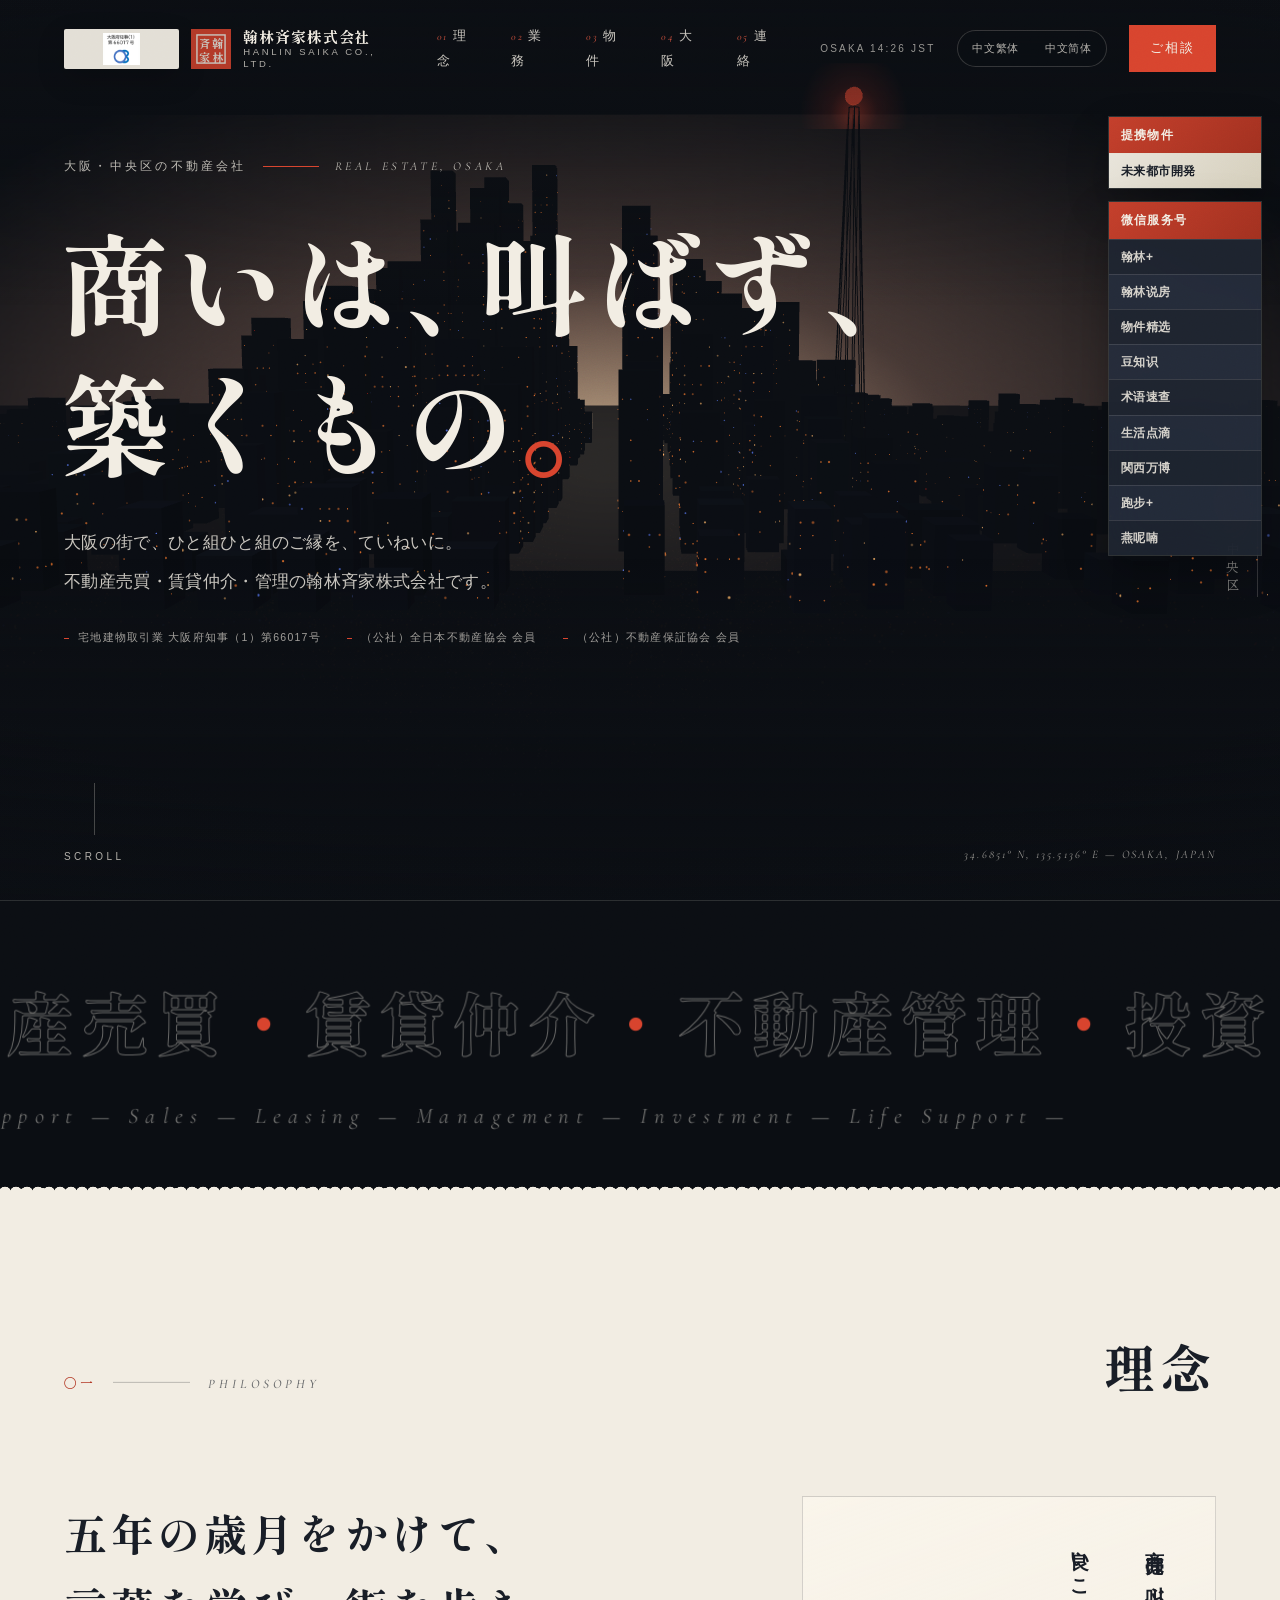
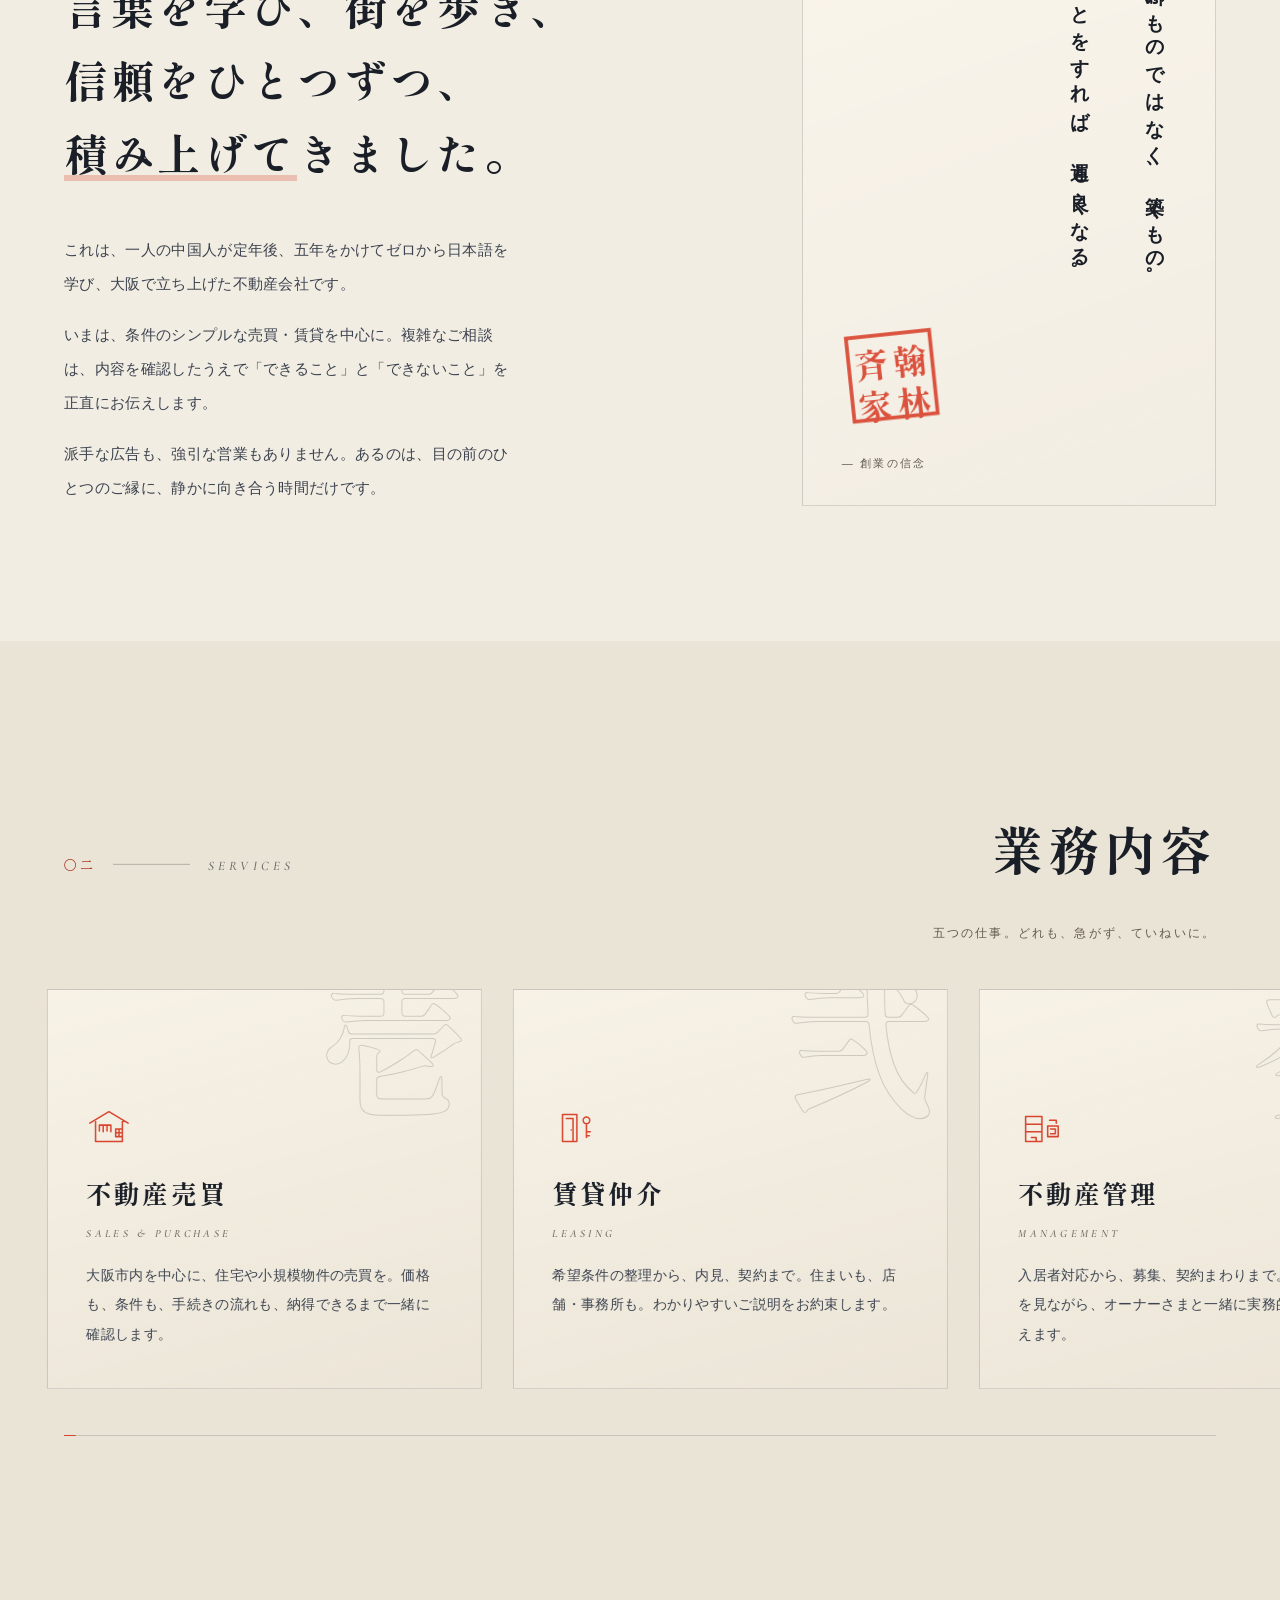
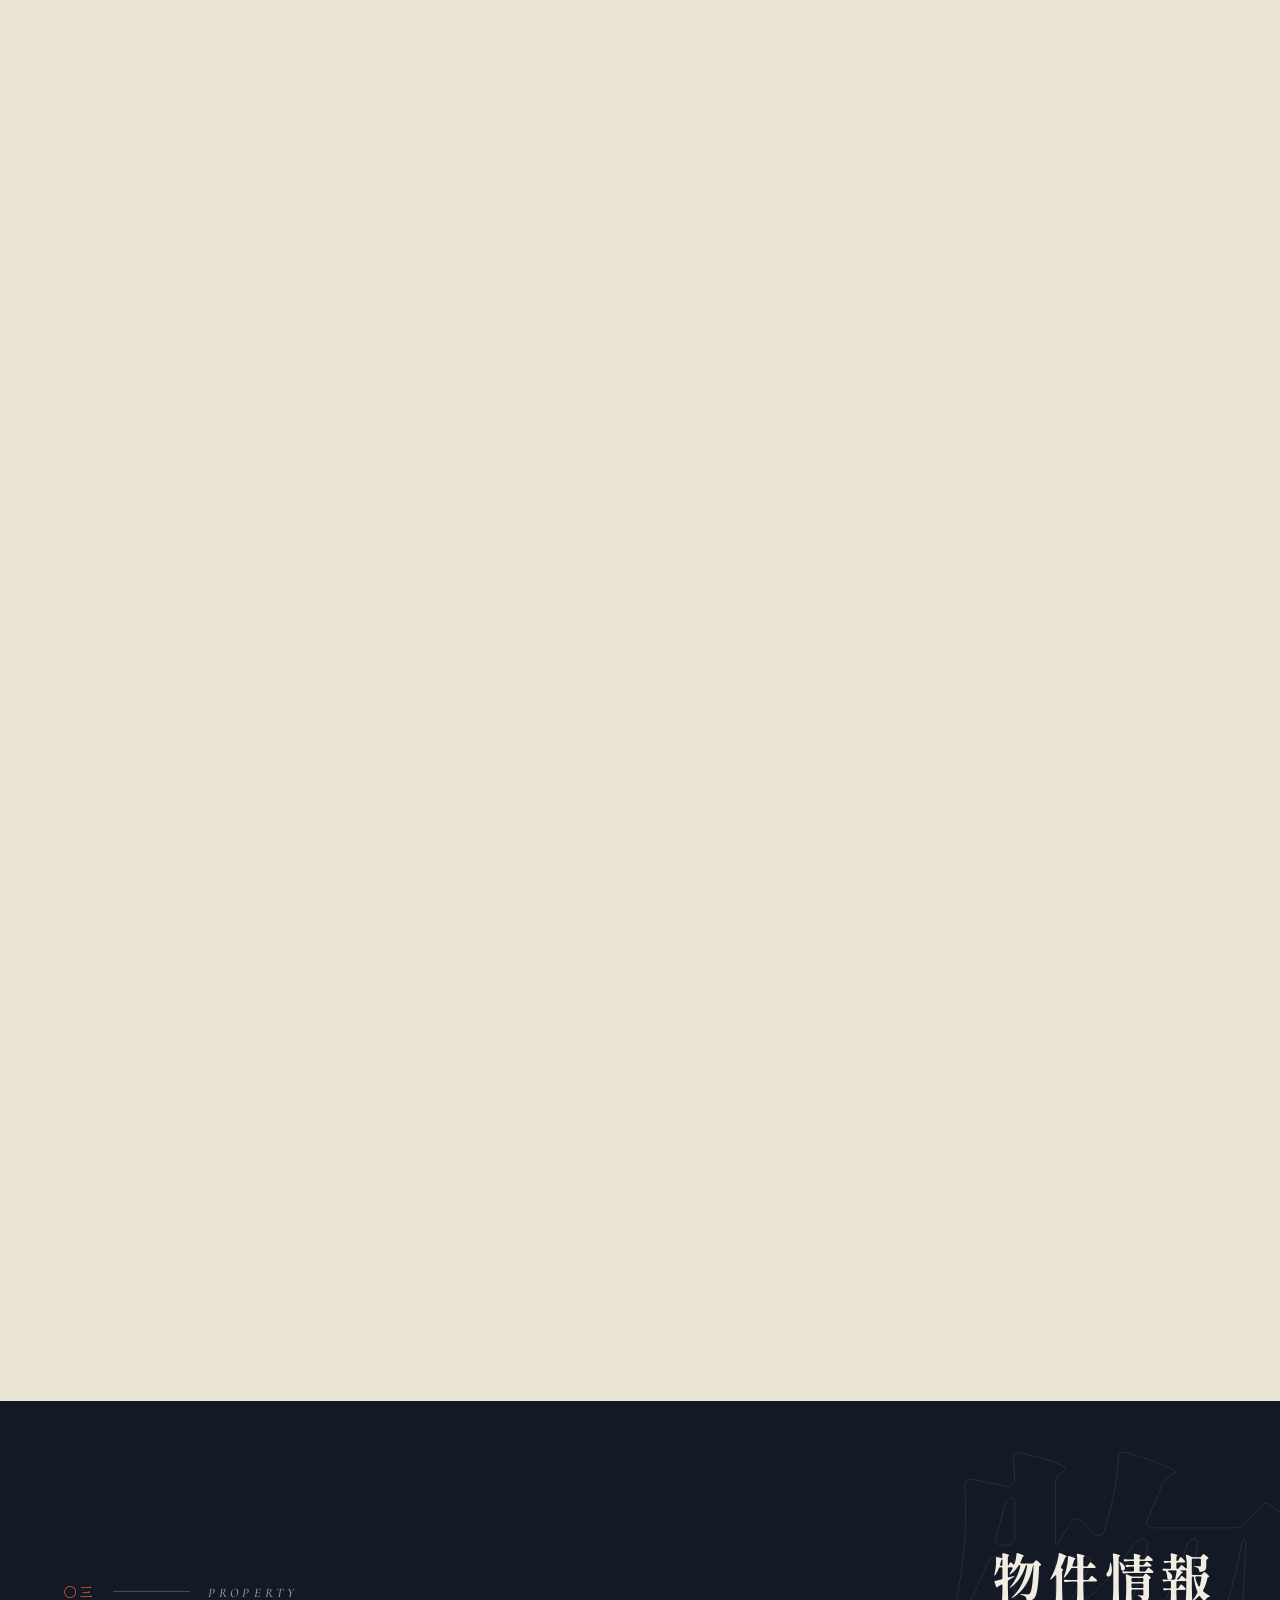
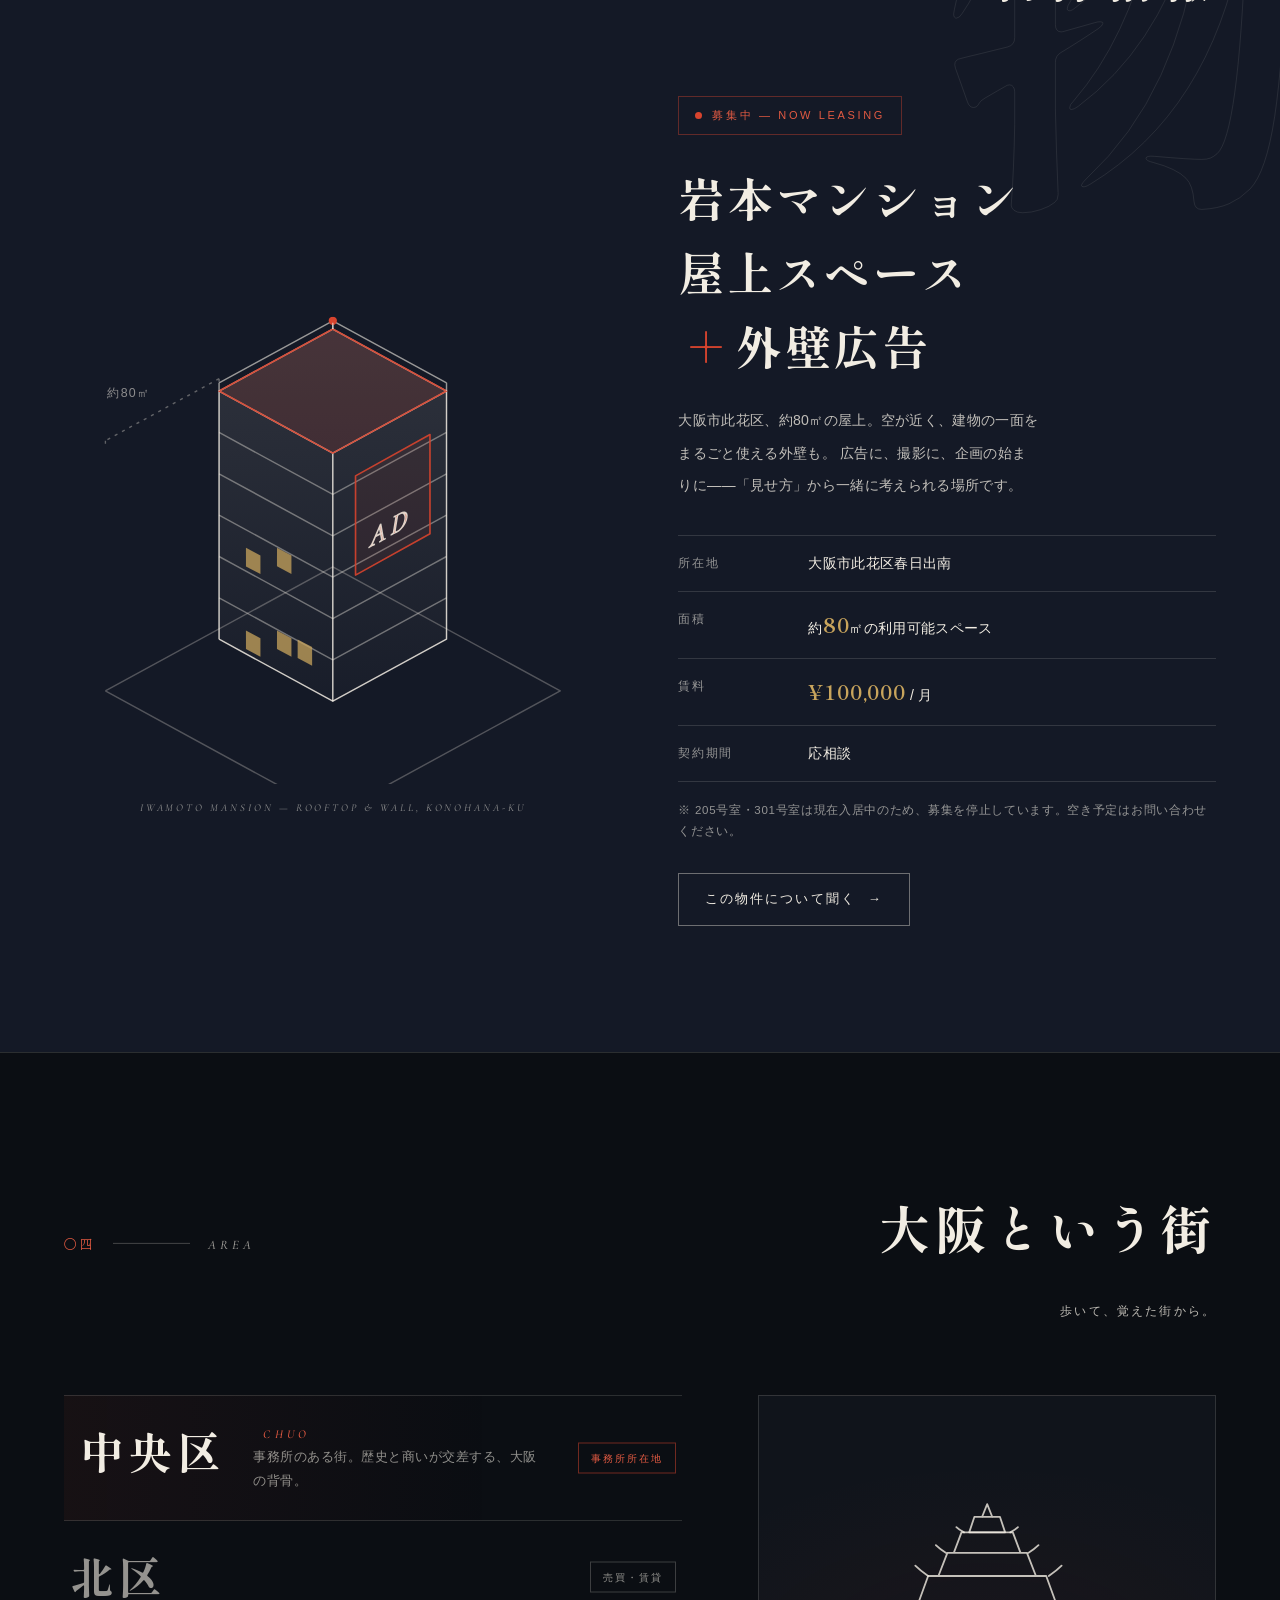
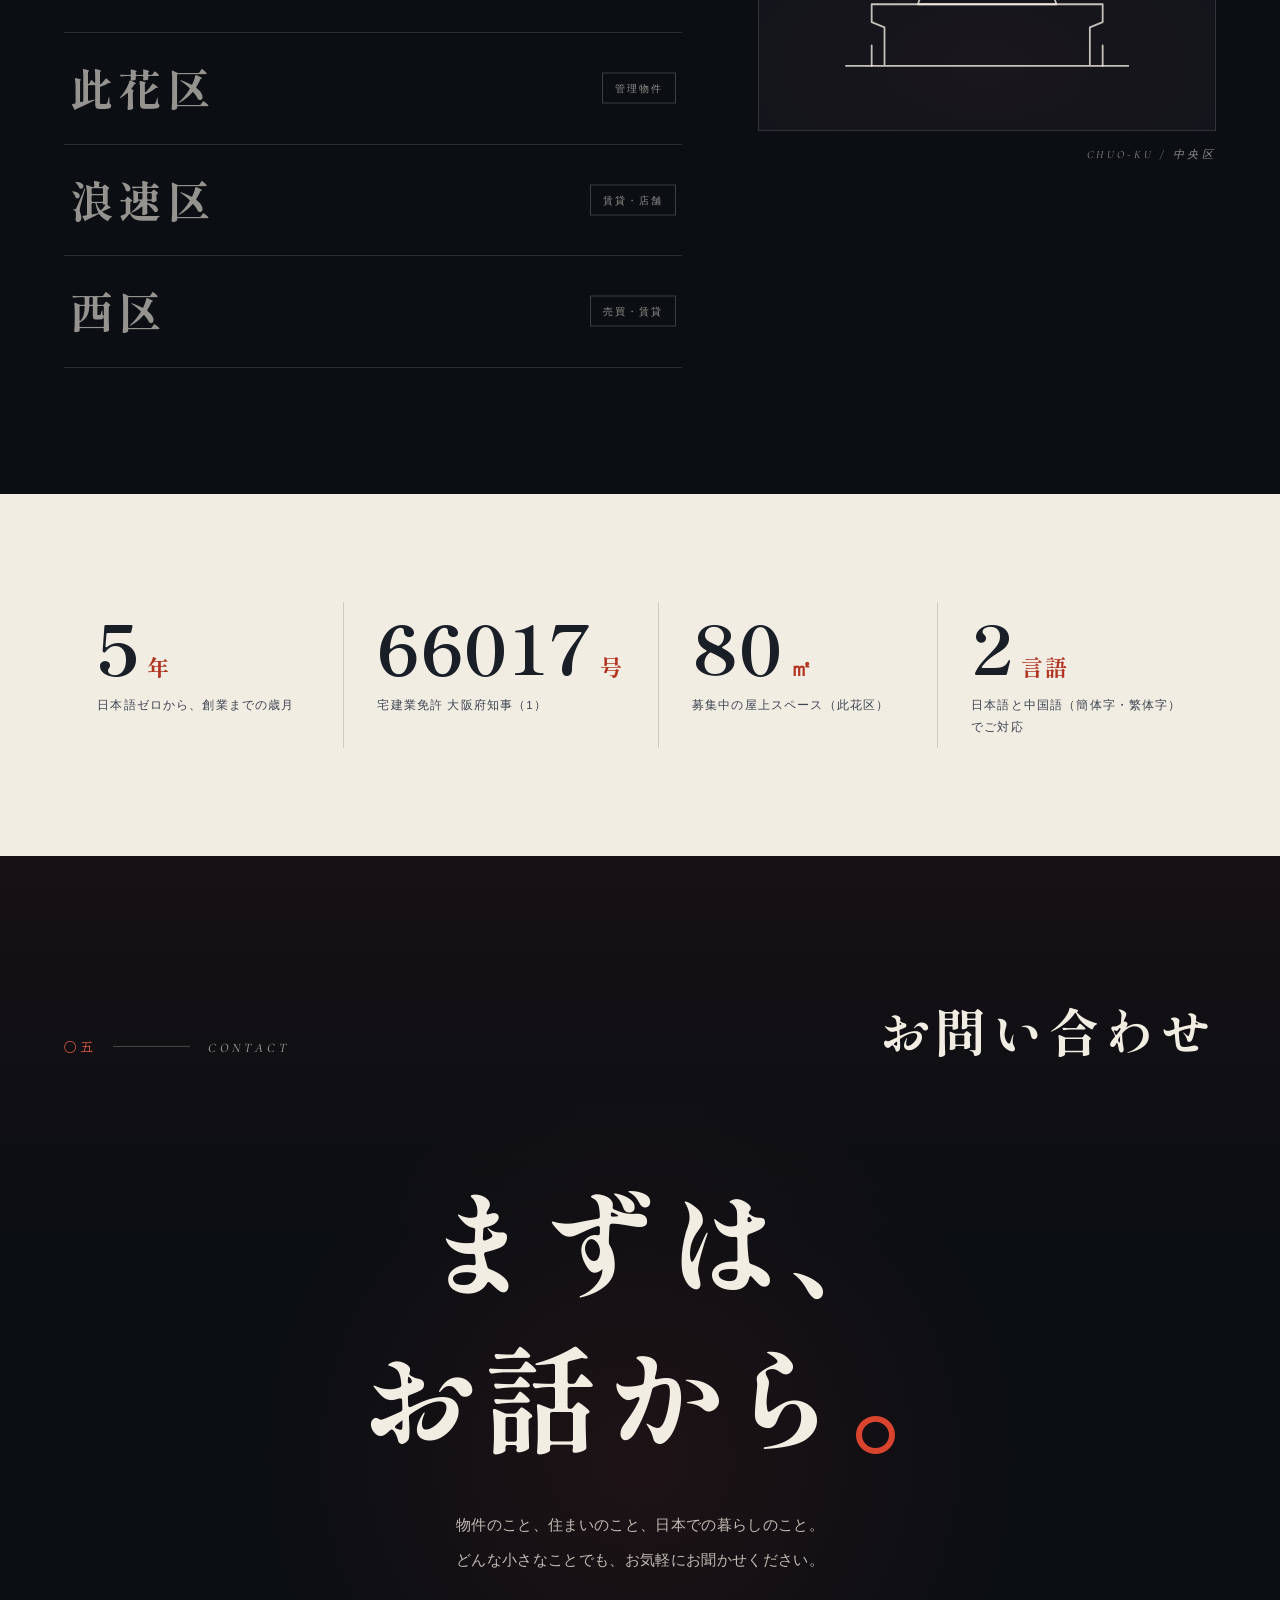
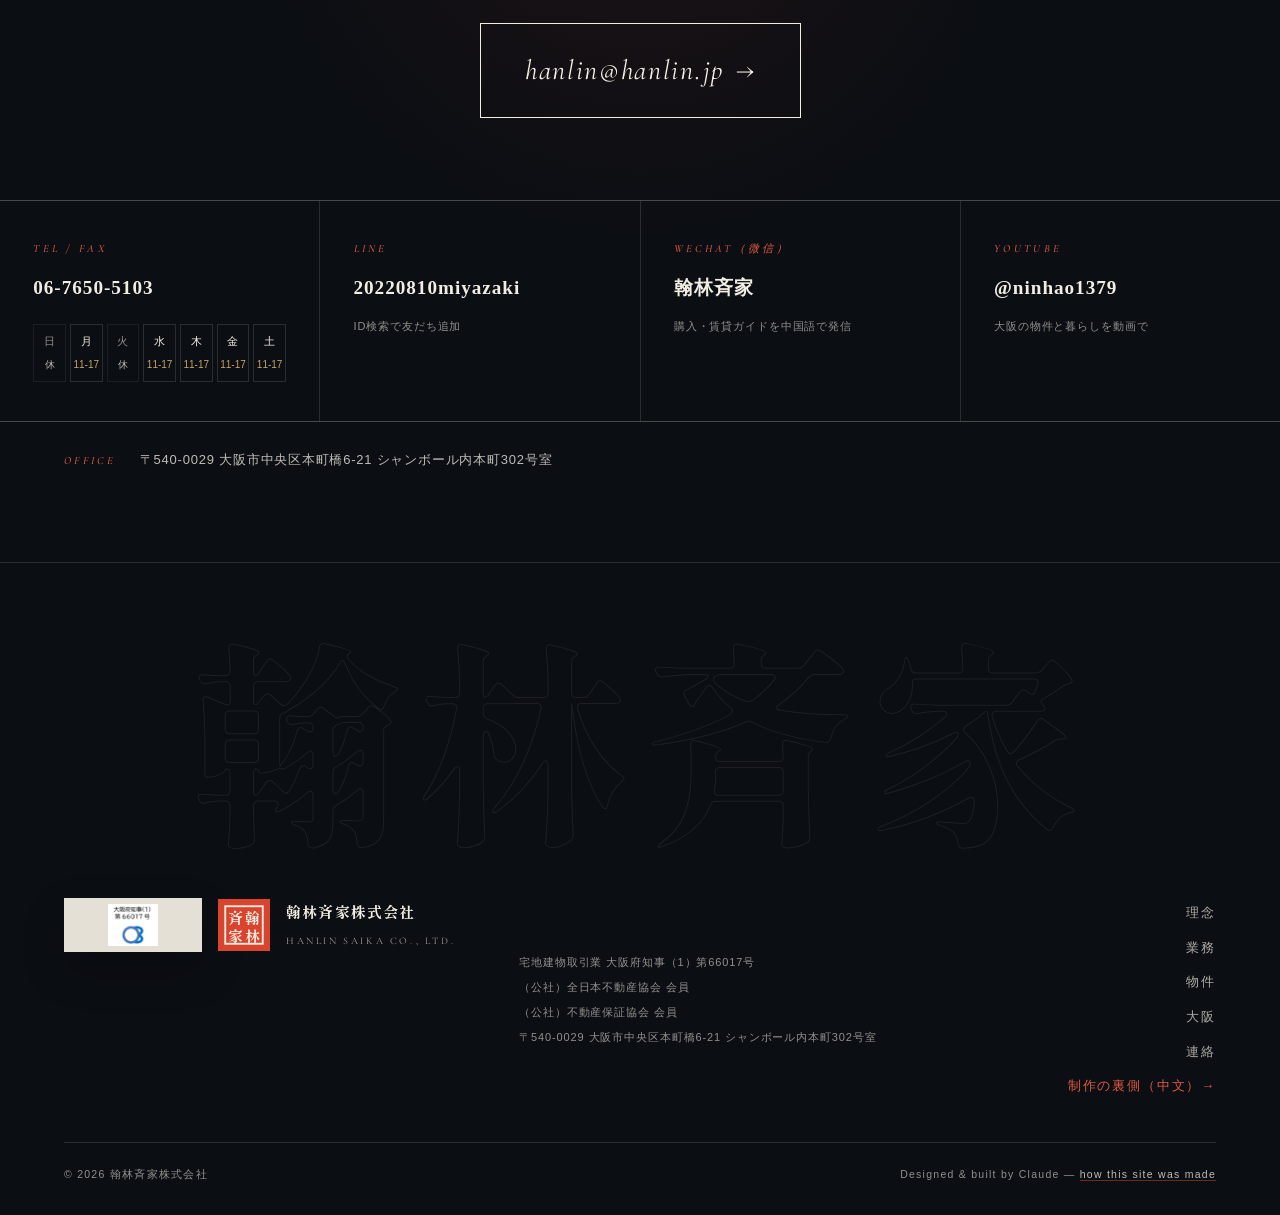
==== commit 575d335b: "Add multilingual navigation and brand resources" ====
--- a/index.html
+++ b/index.html
@@ -50,6 +50,9 @@
   <!-- ==================== NAV ==================== -->
   <header class="nav" id="nav" data-theme-now="dark">
     <a class="nav-brand" href="#top" data-cursor="hover">
+      <span class="brand-logo" aria-hidden="true">
+        <img src="/site/assets/img/hanlin-logo.png" alt="" />
+      </span>
       <span class="seal seal--mini" aria-hidden="true">
         <svg viewBox="0 0 64 64" role="img">
           <rect x="2" y="2" width="60" height="60" fill="none" stroke="currentColor" stroke-width="3"/>
@@ -73,6 +76,10 @@
     </nav>
     <div class="nav-side">
       <span class="nav-clock" aria-label="大阪の現在時刻">OSAKA <b id="clock">--:--</b> JST</span>
+      <div class="lang-switch" aria-label="中文表示切替">
+        <button type="button" data-lang-button="zh-Hant" data-cursor="hover">中文繁体</button>
+        <button type="button" data-lang-button="zh-Hans" data-cursor="hover">中文简体</button>
+      </div>
       <a class="btn btn--seal" href="#contact" data-magnetic data-cursor="hover"><span>ご相談</span></a>
     </div>
     <button class="nav-burger" id="navBurger" aria-label="メニューを開く" aria-controls="mnav" aria-expanded="false">
@@ -92,8 +99,33 @@
     <div class="mnav-foot">
       <a href="tel:0676505103">06-7650-5103</a>
       <a href="mailto:hanlin@hanlin.jp">hanlin@hanlin.jp</a>
+      <div class="lang-switch lang-switch--mobile" aria-label="中文表示切替">
+        <button type="button" data-lang-button="zh-Hant">中文繁体</button>
+        <button type="button" data-lang-button="zh-Hans">中文简体</button>
+      </div>
     </div>
   </div>
+
+  <aside class="resource-rail" aria-label="提携リンク">
+    <section class="resource-block">
+      <h2>提携物件</h2>
+      <a class="resource-link resource-link--partner" href="https://mirai-toshi.co.jp/estate/data.php?c=search&amp;add_area%5B%5D=%E5%A4%A7%E9%98%AA%E5%BA%9C&amp;add_area%5B%5D=%E5%85%B5%E5%BA%AB%E7%9C%8C&amp;order_key=buy_cost&amp;order=ASC" target="_blank" rel="noopener noreferrer" data-cursor="hover">
+        <span>未来都市開発</span>
+      </a>
+    </section>
+    <section class="resource-block">
+      <h2>微信服务号</h2>
+      <a class="resource-link" href="https://mp.weixin.qq.com/mp/appmsgalbum?__biz=Mzk5MDMyMDEzOQ==&amp;action=getalbum&amp;album_id=4048760903205126151&amp;scene=126&amp;sessionid=1782787622450#wechat_redirect" target="_blank" rel="noopener noreferrer" data-cursor="hover">翰林+</a>
+      <a class="resource-link" href="https://mp.weixin.qq.com/mp/appmsgalbum?__biz=Mzk5MDMyMDEzOQ==&amp;action=getalbum&amp;album_id=4023899665366958087&amp;scene=126&amp;sessionid=1782787659463#wechat_redirect" target="_blank" rel="noopener noreferrer" data-cursor="hover">翰林说房</a>
+      <a class="resource-link" href="https://mp.weixin.qq.com/mp/appmsgalbum?__biz=Mzk5MDMyMDEzOQ==&amp;action=getalbum&amp;album_id=4023897646229012490&amp;scene=126&amp;sessionid=1782787945666#wechat_redirect" target="_blank" rel="noopener noreferrer" data-cursor="hover">物件精选</a>
+      <a class="resource-link" href="https://mp.weixin.qq.com/mp/appmsgalbum?__biz=Mzk5MDMyMDEzOQ==&amp;action=getalbum&amp;album_id=4048762162754617361&amp;scene=126&amp;sessionid=1782787734324#wechat_redirect" target="_blank" rel="noopener noreferrer" data-cursor="hover">豆知识</a>
+      <a class="resource-link" href="https://mp.weixin.qq.com/mp/appmsgalbum?__biz=Mzk5MDMyMDEzOQ==&amp;action=getalbum&amp;album_id=4023894734358626310&amp;scene=126&amp;sessionid=1782787768558#wechat_redirect" target="_blank" rel="noopener noreferrer" data-cursor="hover">术语速查</a>
+      <a class="resource-link" href="https://mp.weixin.qq.com/mp/appmsgalbum?__biz=Mzk5MDMyMDEzOQ==&amp;action=getalbum&amp;album_id=4048858344034140160&amp;scene=126&amp;sessionid=1782787810812#wechat_redirect" target="_blank" rel="noopener noreferrer" data-cursor="hover">生活点滴</a>
+      <a class="resource-link" href="https://mp.weixin.qq.com/mp/appmsgalbum?__biz=Mzk5MDMyMDEzOQ==&amp;action=getalbum&amp;album_id=4290617086096965634&amp;scene=126&amp;sessionid=1782787879776#wechat_redirect" target="_blank" rel="noopener noreferrer" data-cursor="hover">関西万博</a>
+      <a class="resource-link" href="https://mp.weixin.qq.com/mp/appmsgalbum?__biz=Mzk5MDMyMDEzOQ==&amp;action=getalbum&amp;album_id=4290656389711790082&amp;scene=126&amp;sessionid=1782787844465#wechat_redirect" target="_blank" rel="noopener noreferrer" data-cursor="hover">跑步+</a>
+      <a class="resource-link" href="https://mp.weixin.qq.com/mp/appmsgalbum?__biz=Mzk5MDMyMDEzOQ==&amp;action=getalbum&amp;album_id=4355842215575666711#wechat_redirect" target="_blank" rel="noopener noreferrer" data-cursor="hover">燕呢喃</a>
+    </section>
+  </aside>
 
   <main id="top">
 
@@ -540,6 +572,9 @@
       <div class="footer-mark" aria-hidden="true">翰林斉家</div>
       <div class="footer-grid">
         <div class="footer-col">
+          <span class="footer-logo" aria-hidden="true">
+            <img src="/site/assets/img/hanlin-logo.png" alt="" />
+          </span>
           <span class="seal seal--foot" aria-hidden="true">
             <svg viewBox="0 0 64 64">
               <rect x="2" y="2" width="60" height="60" fill="none" stroke="currentColor" stroke-width="3"/>
@@ -572,6 +607,259 @@
       </div>
   </footer>
 
+  <script>
+    (() => {
+      const dictionaries = {
+        "zh-Hant": {
+          title: "翰林齊家株式會社 — 買賣不是喧嘩，而是建立。｜大阪不動產",
+          description: "翰林齊家株式會社 — 以大阪市內為中心，提供不動產買賣、租賃仲介、不動產管理、投資物件提案與在日生活支援。",
+          text: {
+            ".skip": "跳至正文",
+            ".nav-brand-text b": "翰林齊家株式會社",
+            ".hero-eyebrow-jp": "大阪・中央區的不動產公司",
+            ".hero-lead": "在大阪這座城市，把人與人、人與住處的緣分穩穩連起來。<br />不動產買賣、租賃仲介、管理，這裡是翰林齊家株式會社。",
+            ".hero-vertical span": "翰林齊家株式會社 — 大阪・中央區",
+            ".section-head .section-jp": "理念",
+            ".philosophy .section-jp": "理念",
+            ".services .section-jp": "業務內容",
+            ".property .section-jp": "物件資訊",
+            ".osaka .section-jp": "大阪這座城市",
+            ".contact .section-jp": "諮詢聯絡",
+            ".services .section-note": "五項工作。每一項都不急躁，穩穩處理。",
+            ".osaka .section-note": "從走過、看過的街道開始。",
+            ".phil-quote-cap": "— 創業的信念",
+            ".prop-badge": "招租中 — NOW LEASING",
+            ".prop-title": "岩本公寓 屋頂空間與外牆廣告",
+            ".prop-lead": "大阪市此花區，約80坪的屋頂。靠近天空，也可把建築的一整面外牆作為展示。適合廣告、拍攝與企劃的起點。",
+            ".prop-note": "※ 205號室・301號室目前有人入住，暫停募集。空房預定請洽詢。",
+            ".prop-info .btn span": "詢問這個物件",
+            ".sv-cta-jp": "不知道該找哪個窗口時，<br />也請直接聯絡我們。",
+            ".sv-card--cta .btn span": "前往諮詢",
+            ".contact-lead": "物件、住處、日本生活上的事情。<br />再小的問題，也歡迎告訴我們。",
+            ".c-card:nth-child(2) .c-sub": "用 ID 搜尋加好友",
+            ".c-card:nth-child(3) .c-label": "WECHAT（微信）",
+            ".c-card:nth-child(3) .c-value": "翰林齊家",
+            ".c-card:nth-child(3) .c-sub": "以中文發信購屋與租屋指南",
+            ".c-card:nth-child(4) .c-sub": "用影片介紹大阪物件與生活",
+            ".contact-addr p": "〒540-0029 大阪市中央區本町橋6-21 Chambord 內本町302號室",
+            ".footer-mark": "翰林齊家",
+            ".footer-name": "翰林齊家株式會社<br /><i>HANLIN SAIKA CO., LTD.</i>",
+            ".footer-base p:first-child": "© 2026 翰林齊家株式會社",
+            ".resource-rail .resource-block:first-child h2": "合作物件",
+            ".resource-link--partner span": "未來都市開發",
+            ".resource-rail .resource-block:nth-child(2) h2": "微信服務號"
+          },
+          html: {
+            ".nav-links a:nth-child(1)": "<i>01</i>理念",
+            ".nav-links a:nth-child(2)": "<i>02</i>業務",
+            ".nav-links a:nth-child(3)": "<i>03</i>物件",
+            ".nav-links a:nth-child(4)": "<i>04</i>大阪",
+            ".nav-links a:nth-child(5)": "<i>05</i>聯絡",
+            ".mnav nav a:nth-child(1)": "<em>〇一</em>理念<i>Philosophy</i>",
+            ".mnav nav a:nth-child(2)": "<em>〇二</em>業務<i>Services</i>",
+            ".mnav nav a:nth-child(3)": "<em>〇三</em>物件<i>Property</i>",
+            ".mnav nav a:nth-child(4)": "<em>〇四</em>大阪<i>Osaka</i>",
+            ".mnav nav a:nth-child(5)": "<em>〇五</em>聯絡<i>Contact</i>",
+            ".nav-side .btn span": "諮詢",
+            ".footer-links a:nth-child(1)": "理念",
+            ".footer-links a:nth-child(2)": "業務",
+            ".footer-links a:nth-child(3)": "物件",
+            ".footer-links a:nth-child(4)": "大阪",
+            ".footer-links a:nth-child(5)": "聯絡",
+            ".footer-links .footer-guide": "製作幕後（中文）→"
+          },
+          services: ["不動產買賣", "租賃仲介", "不動產管理", "投資・收益物件", "在日生活支援"],
+          serviceDescriptions: [
+            "以大阪市內為中心，協助住宅與小規模物件買賣。價格、物件、手續流程，一起確認到能安心決定為止。",
+            "從整理希望條件，到看房與簽約。住宅、店鋪、事務所都會用容易理解的方式說明。",
+            "從入住應對、維修、簽約到日常管理，與屋主一起思考穩定、務實的管理方式。",
+            "整理地段、資料、管理狀況與風險，提供能判斷的材料，而不是只看表面的數字。",
+            "即使對語言與手續不安，也請放心。日本生活的開始，也能用中文商量。"
+          ],
+          heroTitleLines: ["買賣不是喧嘩，", "而是建立。"],
+          philosophyLines: ["花費五年的歲月，", "學習語言，走進街道，", "把信任一點一滴，", "累積起來。"],
+          philosophyCopy: [
+            "這是一位中國人在定居日本後，用五年時間從零開始學習日語，並在大阪創立的不動產公司。",
+            "現在，我們以物件買賣與租賃為中心，仔細聽取每一位客戶的情況，誠實說明可以做到的事，也誠實說明做不到的事。",
+            "我們沒有華麗的廣告，也沒有強勢的營業。真正重要的，是在您眼前的每一段緣分中，安靜而確實地面對。"
+          ],
+          quoteLines: ["買賣不是靠喊出來，", "而是靠信任建立起來。"],
+          contactLines: ["先從，", "聊一聊開始。"],
+          numbers: ["從日語零基礎到創業的歲月", "宅建業許可 大阪府知事（1）第66017號", "招租中的屋頂空間（此花區）", "日語與中文（簡體字・繁體字）對應"],
+          propertySpecs: [
+            ["所在地", "大阪市此花區春日出南"],
+            ["面積", "約80坪可使用空間"],
+            ["租金", "¥100,000 / 月"],
+            ["契約期間", "歡迎洽詢"]
+          ],
+          footerCred: [
+            "宅地建物取引業 大阪府知事（1）第66017號",
+            "（公社）全日本不動產協會 會員",
+            "（公社）不動產保證協會 會員",
+            "〒540-0029 大阪市中央區本町橋6-21 Chambord 內本町302號室"
+          ]
+        },
+        "zh-Hans": {
+          title: "翰林齐家株式会社 — 买卖不是喧哗，而是建立。｜大阪不动产",
+          description: "翰林齐家株式会社 — 以大阪市内为中心，提供不动产买卖、租赁中介、不动产管理、投资物件提案与在日生活支持。",
+          text: {
+            ".skip": "跳至正文",
+            ".nav-brand-text b": "翰林齐家株式会社",
+            ".hero-eyebrow-jp": "大阪・中央区的不动产公司",
+            ".hero-lead": "在大阪这座城市，把人与人、人与住处的缘分稳稳连起来。<br />不动产买卖、租赁中介、管理，这里是翰林齐家株式会社。",
+            ".hero-vertical span": "翰林齐家株式会社 — 大阪・中央区",
+            ".section-head .section-jp": "理念",
+            ".philosophy .section-jp": "理念",
+            ".services .section-jp": "业务内容",
+            ".property .section-jp": "物件信息",
+            ".osaka .section-jp": "大阪这座城市",
+            ".contact .section-jp": "咨询联系",
+            ".services .section-note": "五项工作。每一项都不急躁，稳稳处理。",
+            ".osaka .section-note": "从走过、看过的街道开始。",
+            ".phil-quote-cap": "— 创业的信念",
+            ".prop-badge": "招租中 — NOW LEASING",
+            ".prop-title": "岩本公寓 屋顶空间与外墙广告",
+            ".prop-lead": "大阪市此花区，约80坪的屋顶。靠近天空，也可把建筑的一整面外墙作为展示。适合广告、拍摄与企划的起点。",
+            ".prop-note": "※ 205号室・301号室目前有人入住，暂停募集。空房预定请咨询。",
+            ".prop-info .btn span": "询问这个物件",
+            ".sv-cta-jp": "不知道该找哪个窗口时，<br />也请直接联系我们。",
+            ".sv-card--cta .btn span": "前往咨询",
+            ".contact-lead": "物件、住处、日本生活上的事情。<br />再小的问题，也欢迎告诉我们。",
+            ".c-card:nth-child(2) .c-sub": "用 ID 搜索加好友",
+            ".c-card:nth-child(3) .c-label": "WECHAT（微信）",
+            ".c-card:nth-child(3) .c-value": "翰林齐家",
+            ".c-card:nth-child(3) .c-sub": "以中文发布购房与租房指南",
+            ".c-card:nth-child(4) .c-sub": "用视频介绍大阪物件与生活",
+            ".contact-addr p": "〒540-0029 大阪市中央区本町桥6-21 Chambord 内本町302号室",
+            ".footer-mark": "翰林齐家",
+            ".footer-name": "翰林齐家株式会社<br /><i>HANLIN SAIKA CO., LTD.</i>",
+            ".footer-base p:first-child": "© 2026 翰林齐家株式会社",
+            ".resource-rail .resource-block:first-child h2": "合作物件",
+            ".resource-link--partner span": "未来都市开发",
+            ".resource-rail .resource-block:nth-child(2) h2": "微信服务号"
+          },
+          html: {
+            ".nav-links a:nth-child(1)": "<i>01</i>理念",
+            ".nav-links a:nth-child(2)": "<i>02</i>业务",
+            ".nav-links a:nth-child(3)": "<i>03</i>物件",
+            ".nav-links a:nth-child(4)": "<i>04</i>大阪",
+            ".nav-links a:nth-child(5)": "<i>05</i>联系",
+            ".mnav nav a:nth-child(1)": "<em>〇一</em>理念<i>Philosophy</i>",
+            ".mnav nav a:nth-child(2)": "<em>〇二</em>业务<i>Services</i>",
+            ".mnav nav a:nth-child(3)": "<em>〇三</em>物件<i>Property</i>",
+            ".mnav nav a:nth-child(4)": "<em>〇四</em>大阪<i>Osaka</i>",
+            ".mnav nav a:nth-child(5)": "<em>〇五</em>联系<i>Contact</i>",
+            ".nav-side .btn span": "咨询",
+            ".footer-links a:nth-child(1)": "理念",
+            ".footer-links a:nth-child(2)": "业务",
+            ".footer-links a:nth-child(3)": "物件",
+            ".footer-links a:nth-child(4)": "大阪",
+            ".footer-links a:nth-child(5)": "联系",
+            ".footer-links .footer-guide": "制作幕后（中文）→"
+          },
+          services: ["不动产买卖", "租赁中介", "不动产管理", "投资・收益物件", "在日生活支持"],
+          serviceDescriptions: [
+            "以大阪市内为中心，协助住宅与小规模物件买卖。价格、物件、手续流程，一起确认到能安心决定为止。",
+            "从整理希望条件，到看房与签约。住宅、店铺、事务所都会用容易理解的方式说明。",
+            "从入住应对、维修、签约到日常管理，与房东一起思考稳定、务实的管理方式。",
+            "整理地段、资料、管理状况与风险，提供能判断的材料，而不是只看表面的数字。",
+            "即使对语言与手续不安，也请放心。日本生活的开始，也能用中文商量。"
+          ],
+          heroTitleLines: ["买卖不是喧哗，", "而是建立。"],
+          philosophyLines: ["花费五年的岁月，", "学习语言，走进街道，", "把信任一点一滴，", "积累起来。"],
+          philosophyCopy: [
+            "这是一位中国人在定居日本后，用五年时间从零开始学习日语，并在大阪创立的不动产公司。",
+            "现在，我们以物件买卖与租赁为中心，仔细听取每一位客户的情况，诚实说明可以做到的事，也诚实说明做不到的事。",
+            "我们没有华丽的广告，也没有强势的营业。真正重要的，是在您眼前的每一段缘分中，安静而确实地面对。"
+          ],
+          quoteLines: ["买卖不是靠喊出来，", "而是靠信任建立起来。"],
+          contactLines: ["先从，", "聊一聊开始。"],
+          numbers: ["从日语零基础到创业的岁月", "宅建业许可 大阪府知事（1）第66017号", "招租中的屋顶空间（此花区）", "日语与中文（简体字・繁体字）对应"],
+          propertySpecs: [
+            ["所在地", "大阪市此花区春日出南"],
+            ["面积", "约80坪可使用空间"],
+            ["租金", "¥100,000 / 月"],
+            ["契约期间", "欢迎咨询"]
+          ],
+          footerCred: [
+            "宅地建物取引业 大阪府知事（1）第66017号",
+            "（公社）全日本不动产协会 会员",
+            "（公社）不动产保证协会 会员",
+            "〒540-0029 大阪市中央区本町桥6-21 Chambord 内本町302号室"
+          ]
+        }
+      };
+
+      const setContent = (selector, value, asHtml = false) => {
+        document.querySelectorAll(selector).forEach((node) => {
+          if (asHtml) node.innerHTML = value;
+          else node.innerHTML = value;
+        });
+      };
+
+      const applyLanguage = (lang) => {
+        const dict = dictionaries[lang];
+        if (!dict) return;
+        document.documentElement.lang = lang;
+        document.title = dict.title;
+        const meta = document.querySelector('meta[name="description"]');
+        if (meta) meta.setAttribute("content", dict.description);
+
+        Object.entries(dict.text).forEach(([selector, value]) => setContent(selector, value));
+        Object.entries(dict.html).forEach(([selector, value]) => setContent(selector, value, true));
+
+        document.querySelectorAll(".sv-card:not(.sv-card--cta)").forEach((card, index) => {
+          const heading = card.querySelector("h3");
+          const copy = card.querySelector("p:not(.sv-en)");
+          if (heading && dict.services[index]) heading.textContent = dict.services[index];
+          if (copy && dict.serviceDescriptions[index]) copy.textContent = dict.serviceDescriptions[index];
+        });
+
+        document.querySelectorAll(".hero-title .ht-inner").forEach((line, index) => {
+          if (dict.heroTitleLines[index]) line.textContent = dict.heroTitleLines[index];
+        });
+        const heroTitle = document.querySelector(".hero-title");
+        if (heroTitle && dict.heroTitleLines) heroTitle.setAttribute("aria-label", dict.heroTitleLines.join(""));
+        document.querySelectorAll(".phil-statement .rl-inner").forEach((line, index) => {
+          if (dict.philosophyLines[index]) line.textContent = dict.philosophyLines[index];
+        });
+        document.querySelectorAll(".phil-copy p").forEach((paragraph, index) => {
+          if (dict.philosophyCopy[index]) paragraph.textContent = dict.philosophyCopy[index];
+        });
+        document.querySelectorAll(".phil-quote-vertical p").forEach((line, index) => {
+          if (dict.quoteLines[index]) line.textContent = dict.quoteLines[index];
+        });
+        document.querySelectorAll(".contact-big .rl-inner").forEach((line, index) => {
+          if (dict.contactLines[index]) line.textContent = dict.contactLines[index];
+        });
+        document.querySelectorAll(".num-cap").forEach((item, index) => {
+          if (dict.numbers[index]) item.textContent = dict.numbers[index];
+        });
+        document.querySelectorAll(".prop-specs > div").forEach((row, index) => {
+          if (!dict.propertySpecs[index]) return;
+          const [term, detail] = dict.propertySpecs[index];
+          const dt = row.querySelector("dt");
+          const dd = row.querySelector("dd");
+          if (dt) dt.textContent = term;
+          if (dd) dd.innerHTML = detail;
+        });
+        document.querySelectorAll(".footer-cred li").forEach((item, index) => {
+          if (dict.footerCred[index]) item.textContent = dict.footerCred[index];
+        });
+
+        document.querySelectorAll("[data-lang-button]").forEach((button) => {
+          const active = button.dataset.langButton === lang;
+          button.classList.toggle("is-active", active);
+          button.setAttribute("aria-pressed", String(active));
+        });
+      };
+
+      document.querySelectorAll("[data-lang-button]").forEach((button) => {
+        button.setAttribute("aria-pressed", "false");
+        button.addEventListener("click", () => applyLanguage(button.dataset.langButton));
+      });
+    })();
+  </script>
   <script type="module" src="/site/assets/js/city.js"></script>
   <script type="module" src="/site/assets/js/main.js"></script>
 </body>
--- a/site/assets/css/style.css
+++ b/site/assets/css/style.css
@@ -273,7 +273,23 @@
 .nav[data-theme-now="light"].is-scrolled { background: rgba(242, 237, 227, 0.78); }
 .nav.is-hidden { transform: translateY(-100%); }
 
-.nav-brand { display: flex; align-items: center; gap: 12px; }
+.nav-brand { display: flex; align-items: center; gap: 12px; min-width: 0; }
+.brand-logo {
+  display: flex;
+  align-items: center;
+  width: clamp(86px, 9vw, 122px);
+  height: 40px;
+  padding: 4px 8px;
+  border-radius: 2px;
+  background: rgba(242, 237, 227, 0.94);
+  box-shadow: 0 10px 28px rgba(0, 0, 0, 0.18);
+  flex: 0 0 auto;
+}
+.brand-logo img {
+  width: 100%;
+  height: 100%;
+  object-fit: contain;
+}
 .seal {
   display: grid;
   place-items: center;
@@ -283,6 +299,7 @@
   flex: 0 0 auto;
 }
 .seal svg { width: 30px; height: 30px; }
+.seal--mini { opacity: 0.82; }
 .seal-t {
   font-family: var(--f-mincho);
   font-weight: 700;
@@ -333,6 +350,48 @@
   white-space: nowrap;
 }
 .nav-clock b { font-weight: 500; font-variant-numeric: tabular-nums; }
+
+.lang-switch {
+  display: inline-flex;
+  align-items: center;
+  gap: 6px;
+  padding: 4px;
+  border: 1px solid rgba(242, 237, 227, 0.18);
+  border-radius: 999px;
+  background: rgba(11, 14, 19, 0.22);
+  backdrop-filter: blur(10px);
+}
+.lang-switch button {
+  appearance: none;
+  border: 0;
+  border-radius: 999px;
+  background: transparent;
+  color: currentColor;
+  font: inherit;
+  font-size: 11px;
+  line-height: 1;
+  letter-spacing: 0.06em;
+  white-space: nowrap;
+  padding: 8px 10px;
+  opacity: 0.72;
+  transition: background 0.25s var(--e-out), color 0.25s var(--e-out), opacity 0.25s var(--e-out);
+}
+.lang-switch button:hover,
+.lang-switch button.is-active {
+  background: var(--shu);
+  color: var(--washi);
+  opacity: 1;
+}
+.nav[data-theme-now="light"] .lang-switch {
+  border-color: rgba(25, 30, 39, 0.18);
+  background: rgba(242, 237, 227, 0.52);
+}
+.lang-switch--mobile {
+  width: 100%;
+  max-width: 260px;
+  margin-top: 10px;
+  justify-content: center;
+}
 
 .nav-burger {
   display: none;
@@ -404,6 +463,62 @@
   letter-spacing: 0.1em;
 }
 .mnav-foot { margin-top: 42px; display: flex; flex-wrap: wrap; gap: 10px 34px; font-size: 14px; opacity: 0.7; }
+
+/* external resource rail */
+.resource-rail {
+  position: fixed;
+  z-index: 120;
+  top: 116px;
+  right: 18px;
+  width: 154px;
+  display: grid;
+  gap: 12px;
+  color: var(--washi);
+  pointer-events: none;
+}
+.resource-block {
+  overflow: hidden;
+  border: 1px solid rgba(242, 237, 227, 0.14);
+  background: rgba(16, 20, 27, 0.7);
+  box-shadow: 0 18px 42px rgba(0, 0, 0, 0.24);
+  backdrop-filter: blur(18px);
+  pointer-events: auto;
+}
+.resource-block h2 {
+  padding: 10px 12px;
+  background: linear-gradient(135deg, rgba(216, 68, 46, 0.9), rgba(178, 52, 33, 0.9));
+  color: var(--washi);
+  font-size: 12px;
+  font-weight: 700;
+  letter-spacing: 0.1em;
+  line-height: 1.35;
+}
+.resource-link {
+  display: block;
+  padding: 9px 12px;
+  border-top: 1px solid rgba(242, 237, 227, 0.12);
+  background: rgba(34, 41, 55, 0.76);
+  color: rgba(242, 237, 227, 0.86);
+  font-size: 12px;
+  font-weight: 700;
+  letter-spacing: 0.04em;
+  line-height: 1.35;
+  transition: background 0.25s var(--e-out), color 0.25s var(--e-out), transform 0.25s var(--e-out);
+}
+.resource-link:nth-of-type(2n) { background: rgba(42, 51, 68, 0.76); }
+.resource-link:hover {
+  background: var(--shu);
+  color: var(--washi);
+  transform: translateX(-3px);
+}
+.resource-link--partner {
+  background: linear-gradient(135deg, rgba(242, 237, 227, 0.96), rgba(222, 214, 194, 0.96));
+  color: var(--sumi);
+}
+.resource-link--partner:hover {
+  background: var(--washi);
+  color: var(--shu-deep);
+}
 
 /* ============================================================
    BUTTONS
@@ -1424,6 +1539,21 @@
   border-bottom: 1px solid var(--line-on-ink);
 }
 .footer-col { display: flex; gap: 16px; align-items: center; }
+.footer-logo {
+  display: flex;
+  align-items: center;
+  width: 138px;
+  height: 54px;
+  padding: 6px 10px;
+  background: rgba(242, 237, 227, 0.94);
+  box-shadow: 0 18px 42px rgba(0, 0, 0, 0.22);
+  flex: 0 0 auto;
+}
+.footer-logo img {
+  width: 100%;
+  height: 100%;
+  object-fit: contain;
+}
 .seal--foot { width: 52px; height: 52px; }
 .seal--foot svg { width: 40px; height: 40px; }
 .footer-name { font-family: var(--f-mincho); font-weight: 700; font-size: 15px; line-height: 1.7; letter-spacing: 0.08em; }
@@ -1475,7 +1605,9 @@
   .nav-links { display: none; }
   .nav-burger { display: flex; }
   .nav-side { margin-left: auto; }
+  .nav-side > .lang-switch { display: none; }
   .nav-clock { display: none; }
+  .resource-rail { display: none; }
   .area-wrap { grid-template-columns: 1fr; }
   .area-art { position: relative; top: 0; max-width: 480px; }
   .prop-grid { grid-template-columns: 1fr; }
@@ -1495,6 +1627,7 @@
 @media (max-width: 480px) {
   .hero-title { font-size: min(9.3vw, 40px); }
   .nav-brand-text b { font-size: 13px; white-space: nowrap; }
+  .brand-logo { width: 78px; height: 34px; padding: 3px 6px; }
   .seal--mini { width: 34px; height: 34px; }
   .seal--mini svg { width: 26px; height: 26px; }
 }
@@ -1505,6 +1638,8 @@
   .num-list li:nth-child(odd) { border-left: 0; }
   .num-big { font-size: clamp(36px, 11vw, 54px); }
   .footer-grid { grid-template-columns: 1fr; }
+  .footer-col { flex-wrap: wrap; }
+  .footer-logo { width: 128px; height: 50px; }
   .footer-links { text-align: left; }
   .hero-coords { display: none; }
   .section-jp { width: 100%; margin-left: 0; margin-top: 8px; }
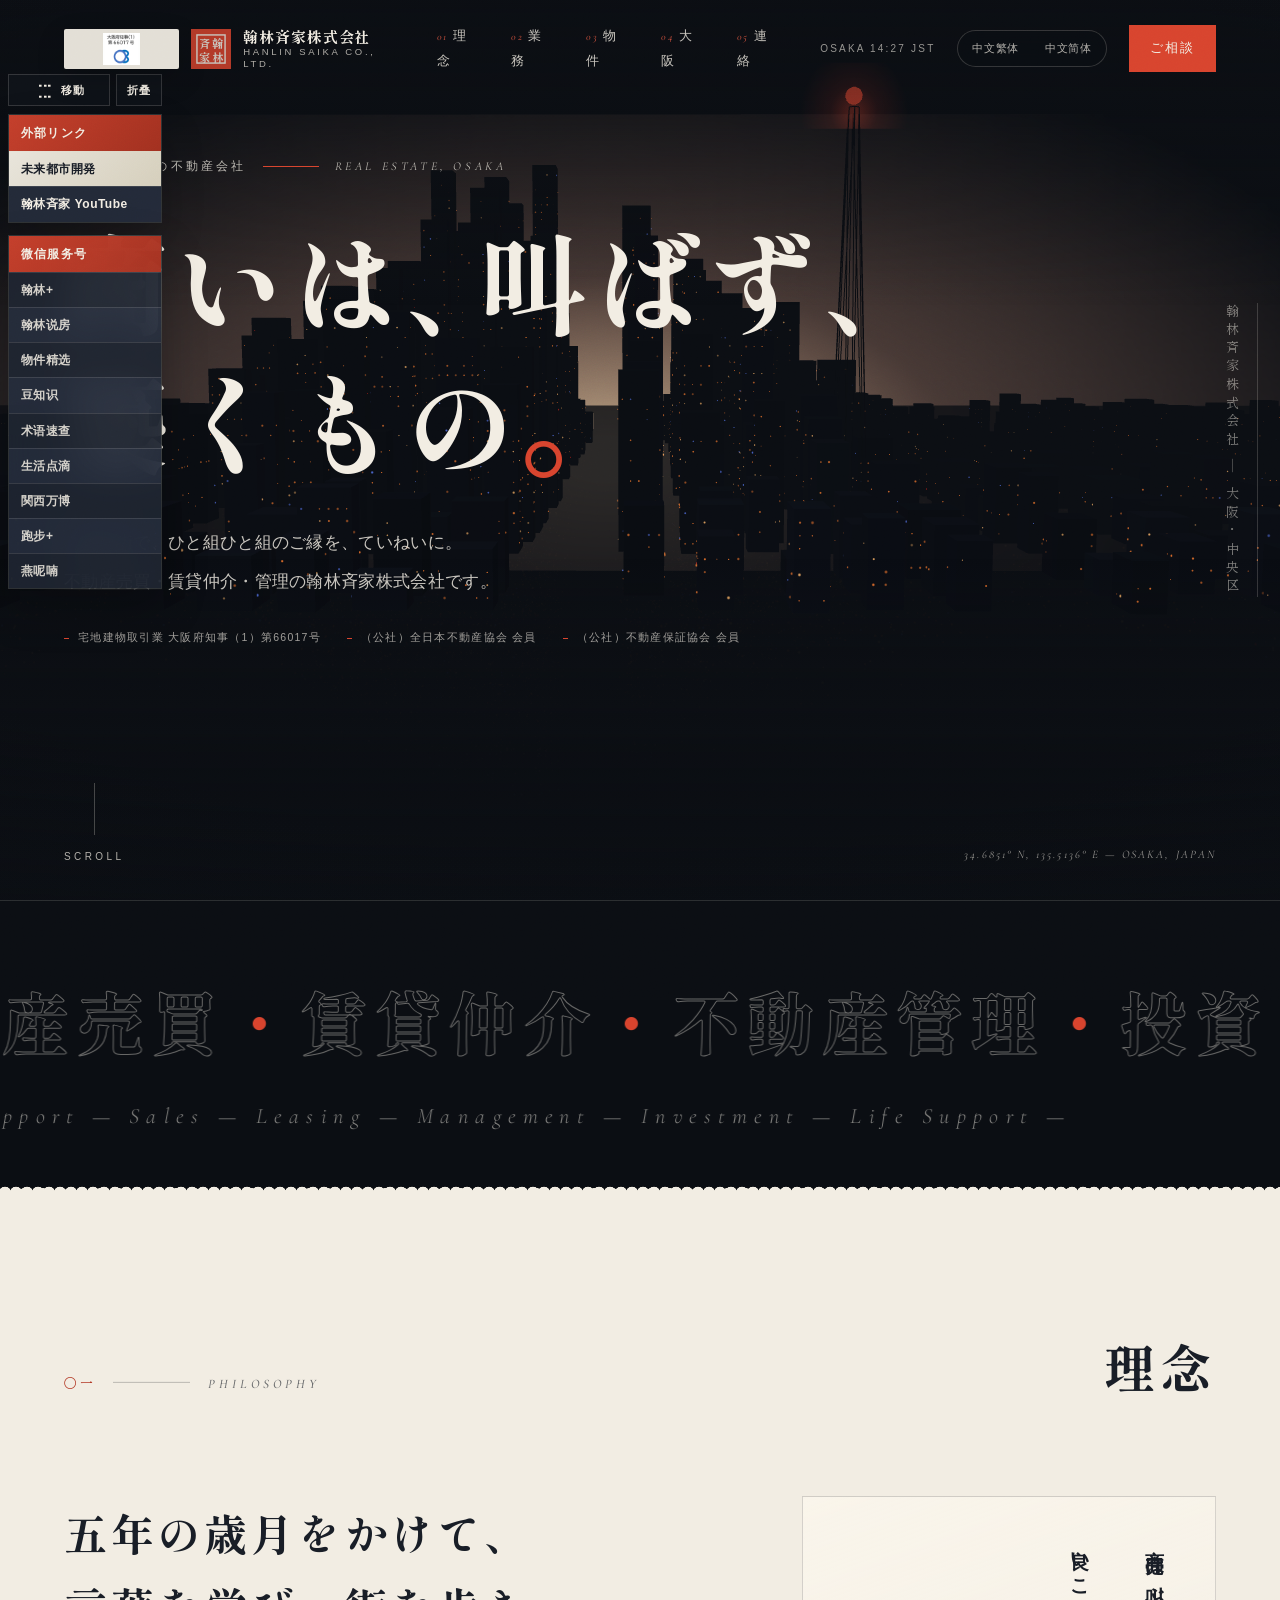
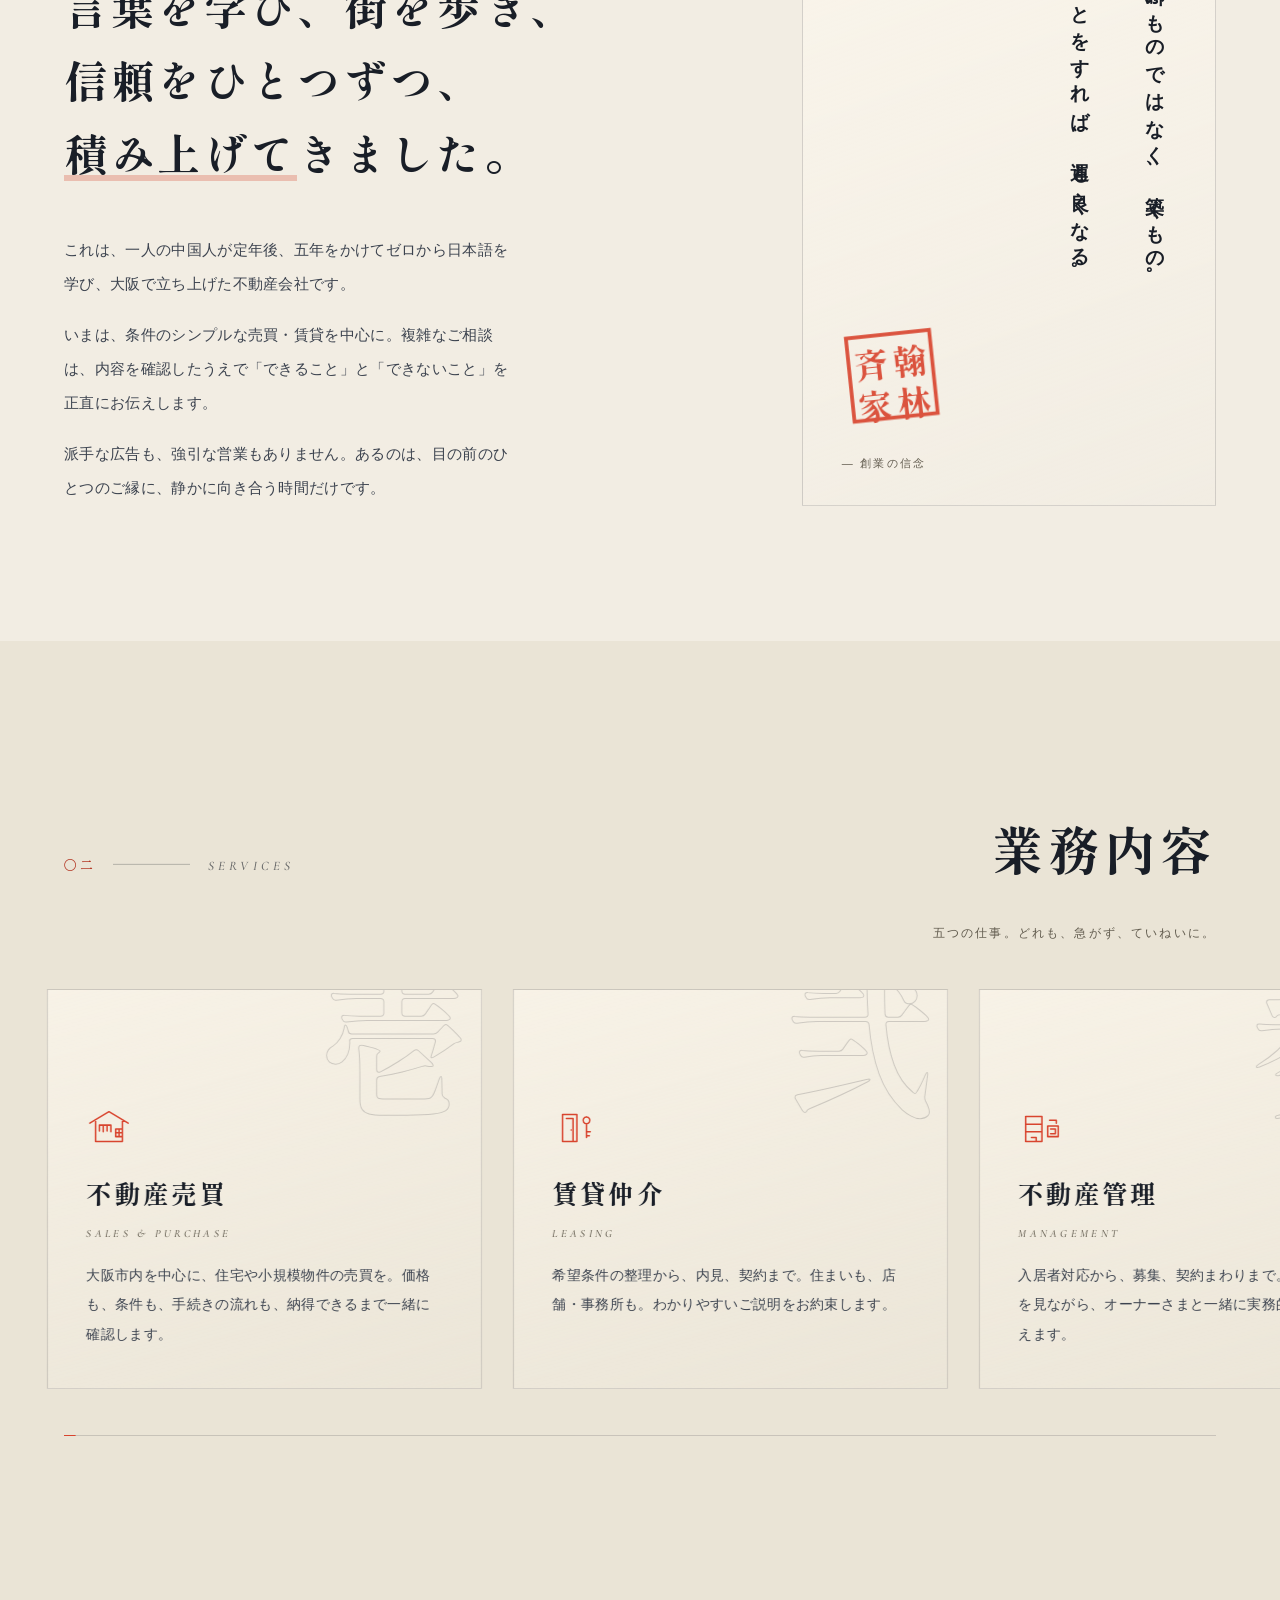
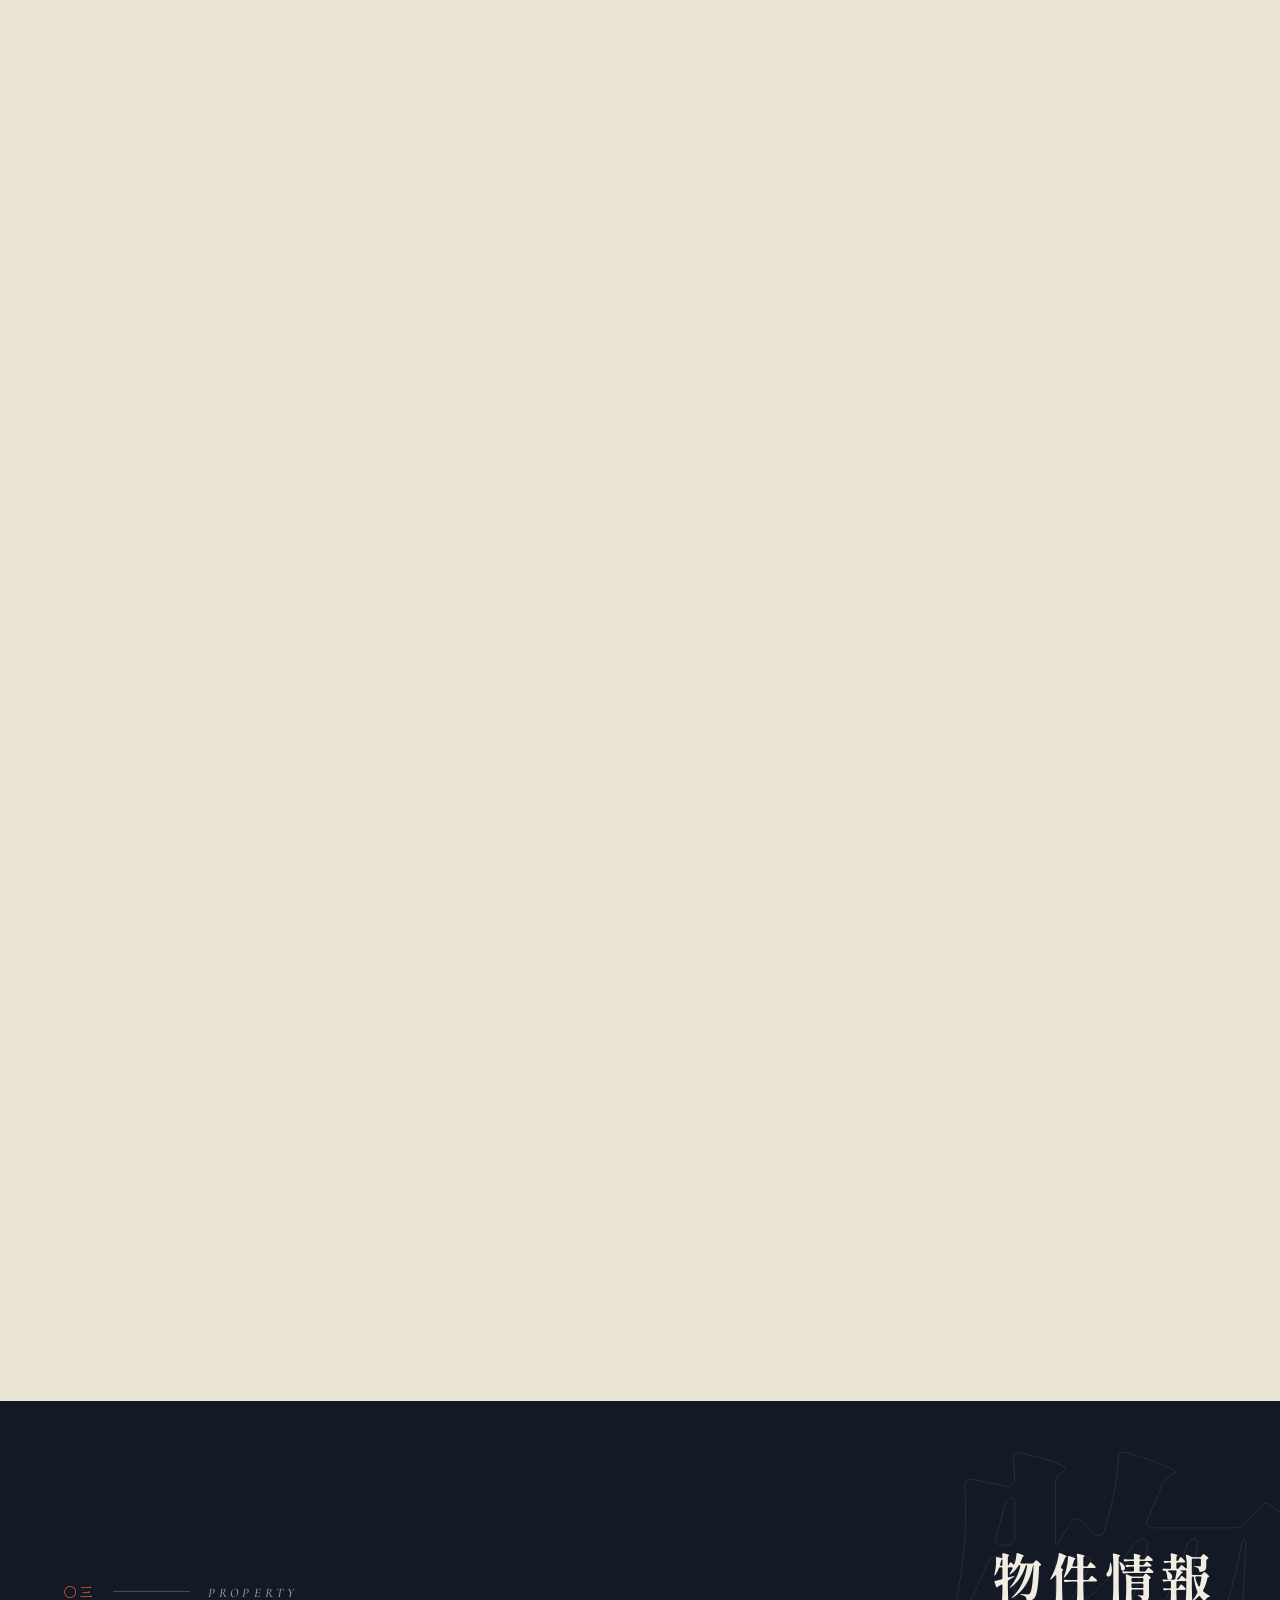
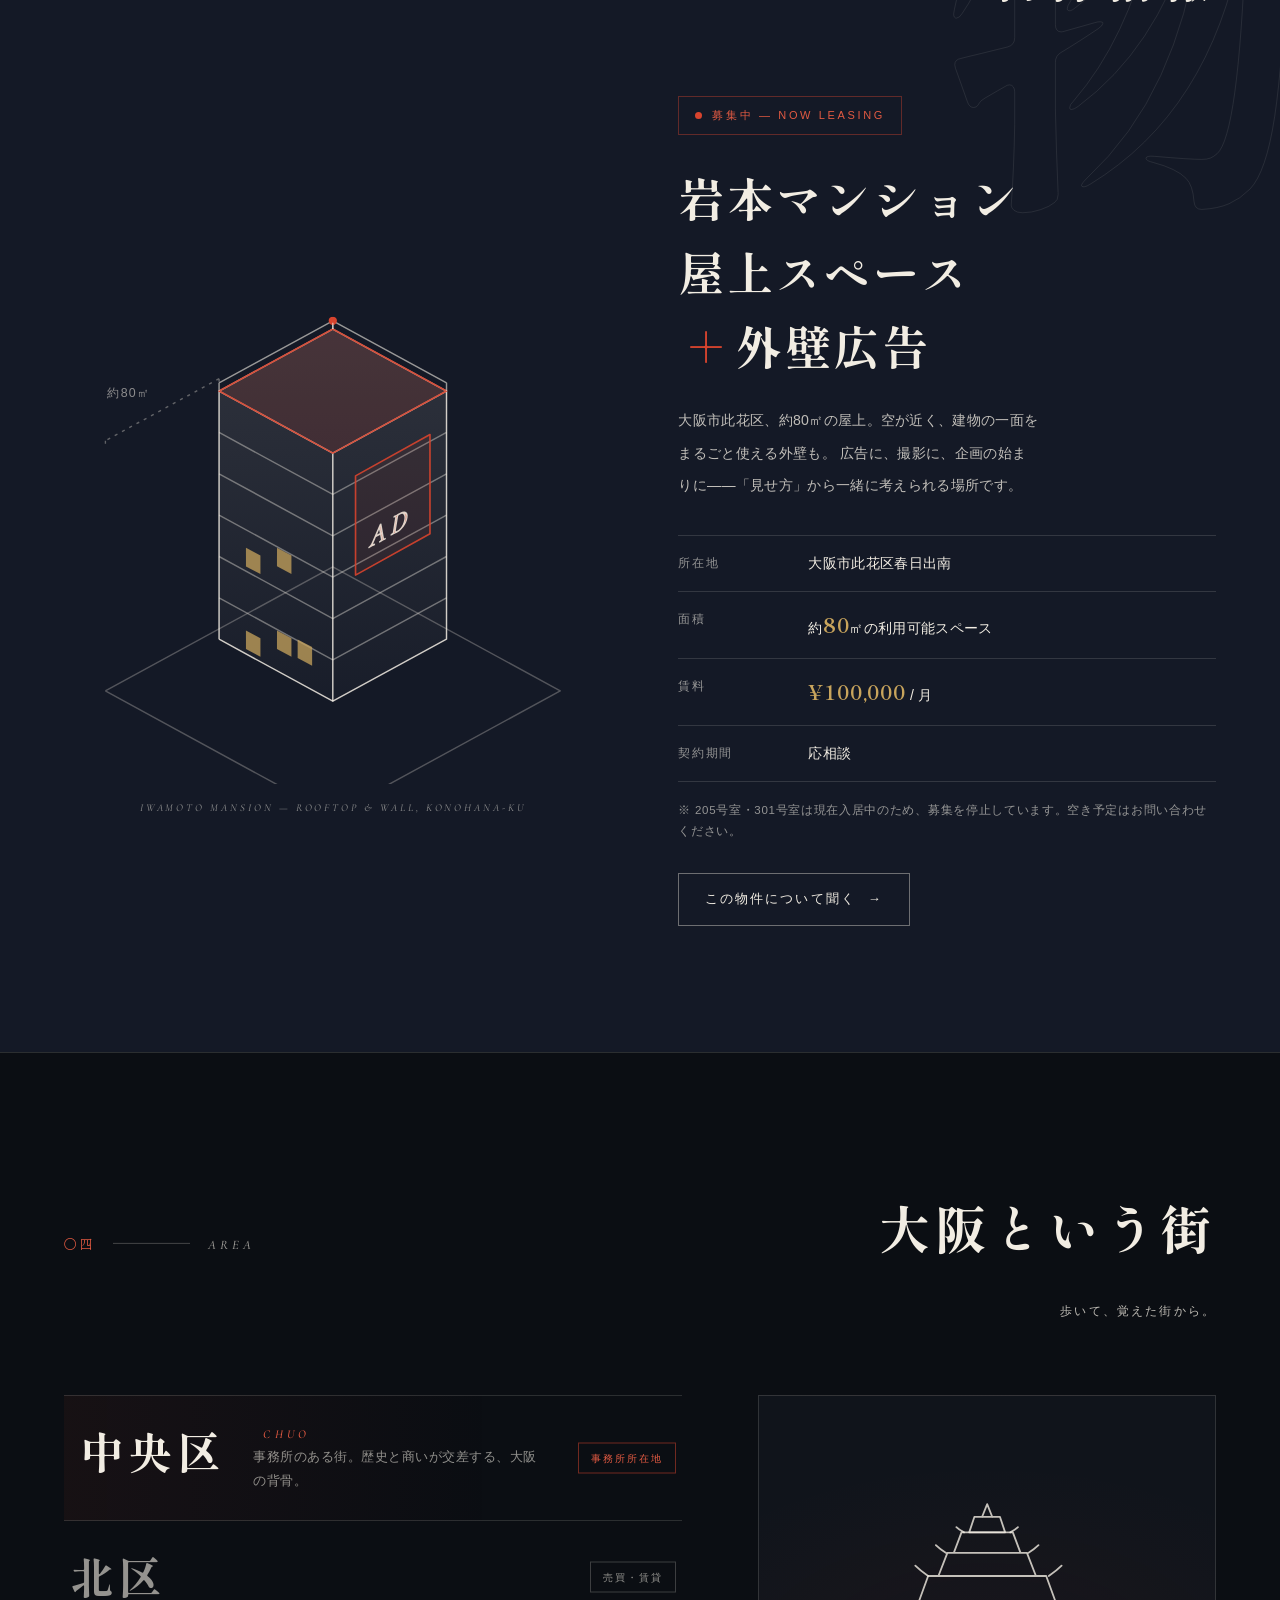
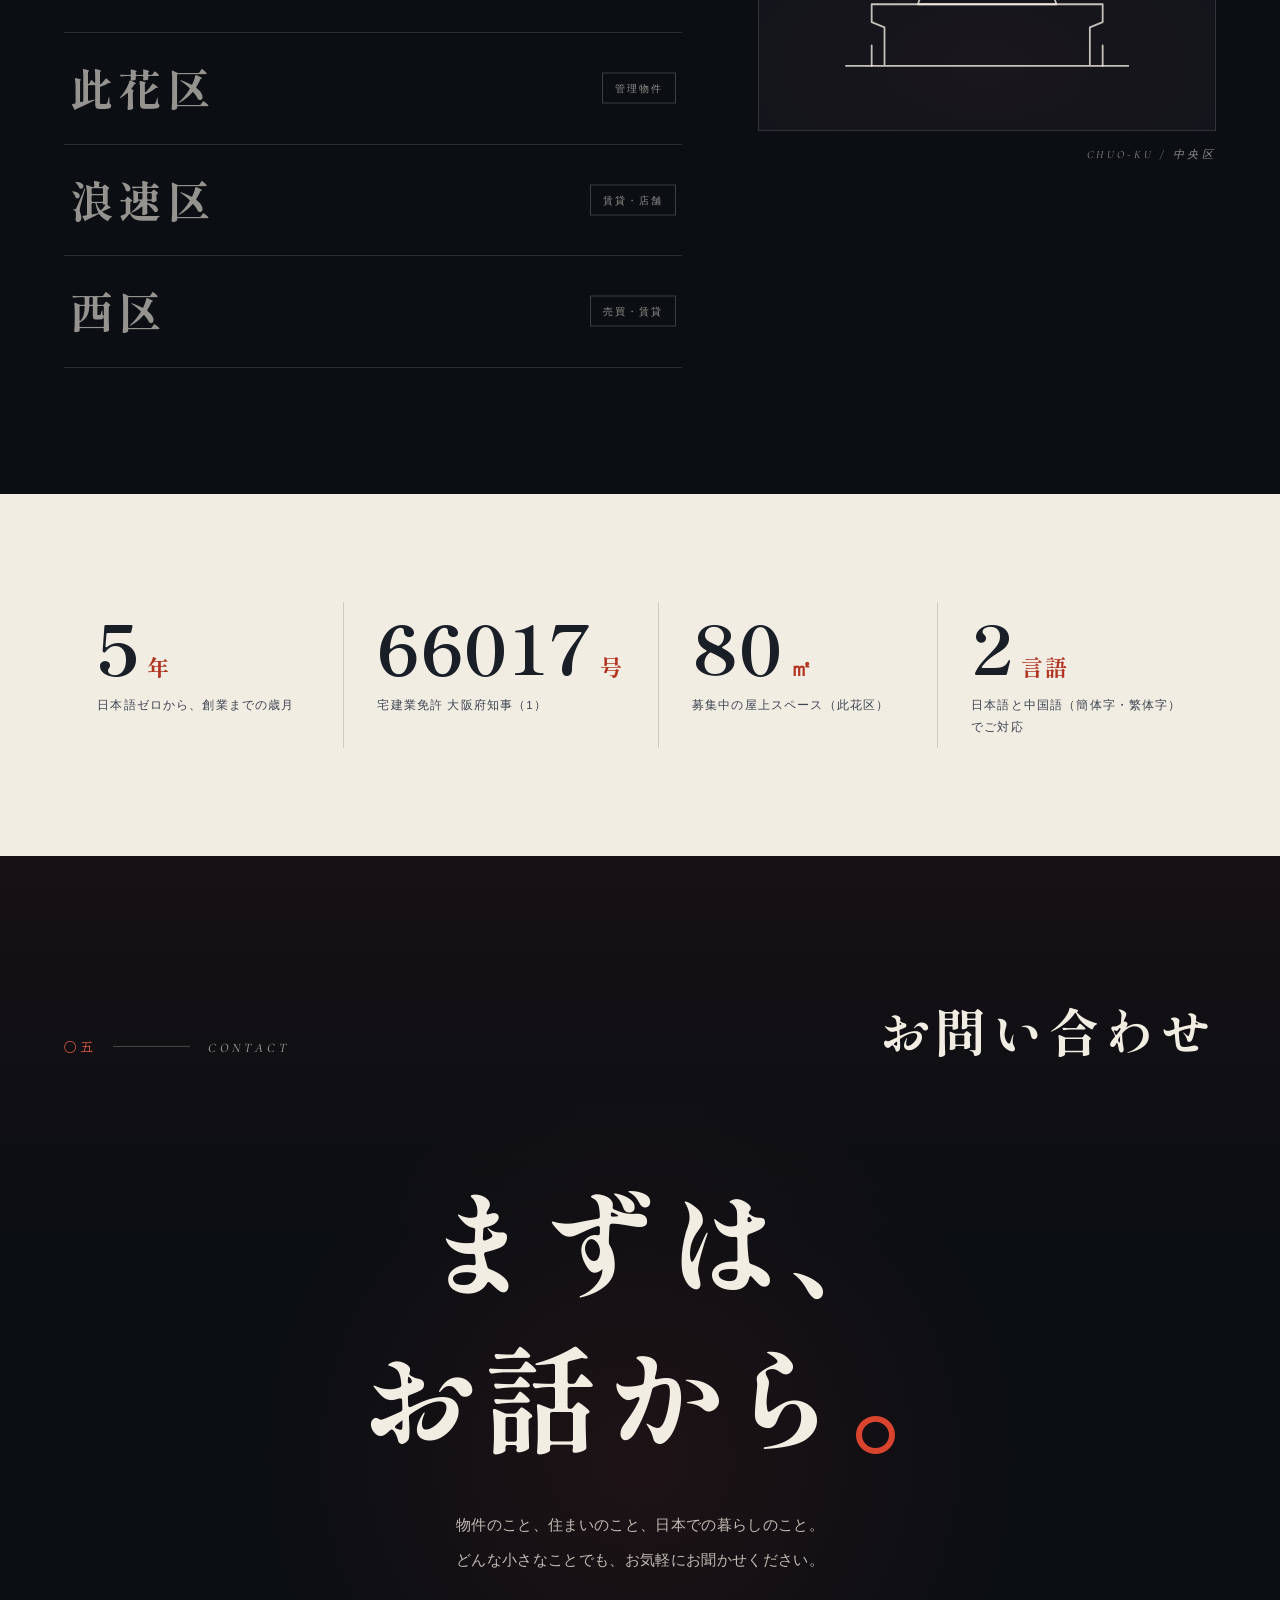
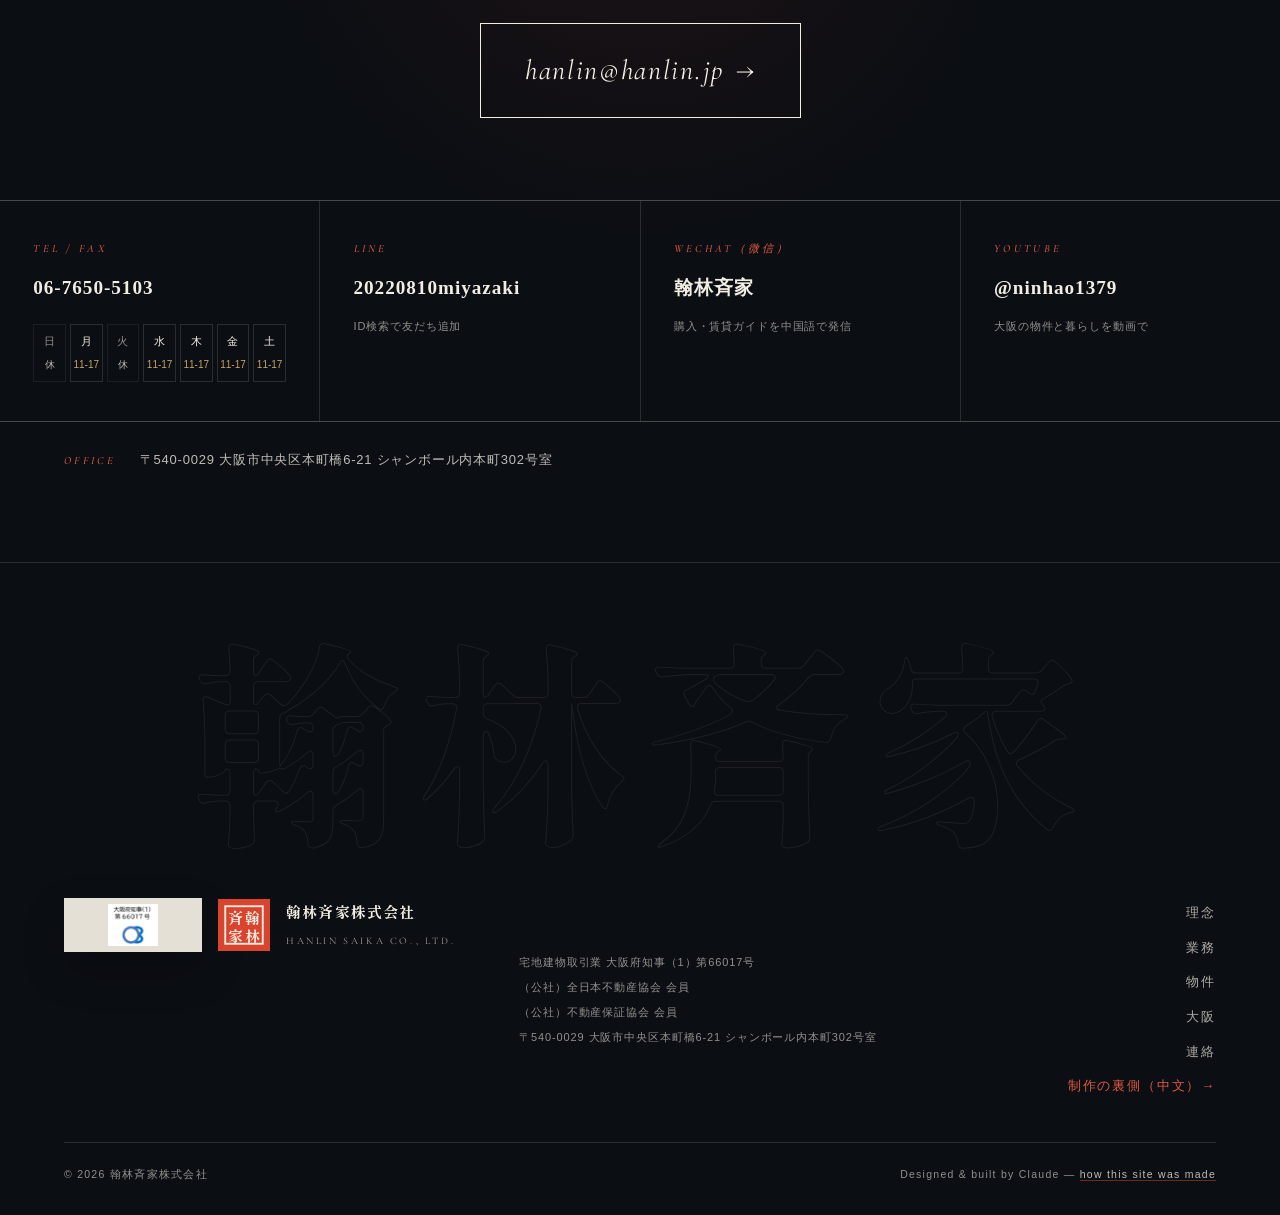
==== commit b79b3400: "Make external resource rail movable" ====
--- a/index.html
+++ b/index.html
@@ -106,25 +106,37 @@
     </div>
   </div>
 
-  <aside class="resource-rail" aria-label="提携リンク">
-    <section class="resource-block">
-      <h2>提携物件</h2>
-      <a class="resource-link resource-link--partner" href="https://mirai-toshi.co.jp/estate/data.php?c=search&amp;add_area%5B%5D=%E5%A4%A7%E9%98%AA%E5%BA%9C&amp;add_area%5B%5D=%E5%85%B5%E5%BA%AB%E7%9C%8C&amp;order_key=buy_cost&amp;order=ASC" target="_blank" rel="noopener noreferrer" data-cursor="hover">
-        <span>未来都市開発</span>
-      </a>
-    </section>
-    <section class="resource-block">
-      <h2>微信服务号</h2>
-      <a class="resource-link" href="https://mp.weixin.qq.com/mp/appmsgalbum?__biz=Mzk5MDMyMDEzOQ==&amp;action=getalbum&amp;album_id=4048760903205126151&amp;scene=126&amp;sessionid=1782787622450#wechat_redirect" target="_blank" rel="noopener noreferrer" data-cursor="hover">翰林+</a>
-      <a class="resource-link" href="https://mp.weixin.qq.com/mp/appmsgalbum?__biz=Mzk5MDMyMDEzOQ==&amp;action=getalbum&amp;album_id=4023899665366958087&amp;scene=126&amp;sessionid=1782787659463#wechat_redirect" target="_blank" rel="noopener noreferrer" data-cursor="hover">翰林说房</a>
-      <a class="resource-link" href="https://mp.weixin.qq.com/mp/appmsgalbum?__biz=Mzk5MDMyMDEzOQ==&amp;action=getalbum&amp;album_id=4023897646229012490&amp;scene=126&amp;sessionid=1782787945666#wechat_redirect" target="_blank" rel="noopener noreferrer" data-cursor="hover">物件精选</a>
-      <a class="resource-link" href="https://mp.weixin.qq.com/mp/appmsgalbum?__biz=Mzk5MDMyMDEzOQ==&amp;action=getalbum&amp;album_id=4048762162754617361&amp;scene=126&amp;sessionid=1782787734324#wechat_redirect" target="_blank" rel="noopener noreferrer" data-cursor="hover">豆知识</a>
-      <a class="resource-link" href="https://mp.weixin.qq.com/mp/appmsgalbum?__biz=Mzk5MDMyMDEzOQ==&amp;action=getalbum&amp;album_id=4023894734358626310&amp;scene=126&amp;sessionid=1782787768558#wechat_redirect" target="_blank" rel="noopener noreferrer" data-cursor="hover">术语速查</a>
-      <a class="resource-link" href="https://mp.weixin.qq.com/mp/appmsgalbum?__biz=Mzk5MDMyMDEzOQ==&amp;action=getalbum&amp;album_id=4048858344034140160&amp;scene=126&amp;sessionid=1782787810812#wechat_redirect" target="_blank" rel="noopener noreferrer" data-cursor="hover">生活点滴</a>
-      <a class="resource-link" href="https://mp.weixin.qq.com/mp/appmsgalbum?__biz=Mzk5MDMyMDEzOQ==&amp;action=getalbum&amp;album_id=4290617086096965634&amp;scene=126&amp;sessionid=1782787879776#wechat_redirect" target="_blank" rel="noopener noreferrer" data-cursor="hover">関西万博</a>
-      <a class="resource-link" href="https://mp.weixin.qq.com/mp/appmsgalbum?__biz=Mzk5MDMyMDEzOQ==&amp;action=getalbum&amp;album_id=4290656389711790082&amp;scene=126&amp;sessionid=1782787844465#wechat_redirect" target="_blank" rel="noopener noreferrer" data-cursor="hover">跑步+</a>
-      <a class="resource-link" href="https://mp.weixin.qq.com/mp/appmsgalbum?__biz=Mzk5MDMyMDEzOQ==&amp;action=getalbum&amp;album_id=4355842215575666711#wechat_redirect" target="_blank" rel="noopener noreferrer" data-cursor="hover">燕呢喃</a>
-    </section>
+  <aside class="resource-rail" id="resourceRail" aria-label="提携リンク">
+    <div class="resource-tools">
+      <button class="resource-drag" type="button" aria-label="右側リンクをドラッグして移動" title="ドラッグして移動">
+        <span class="resource-grip" aria-hidden="true">⋮⋮</span>
+        <span class="resource-drag-label">移動</span>
+      </button>
+      <button class="resource-toggle" type="button" aria-expanded="true" aria-controls="resourceRailBody" data-resource-toggle>折叠</button>
+    </div>
+    <div class="resource-rail-body" id="resourceRailBody">
+      <section class="resource-block">
+        <h2>外部リンク</h2>
+        <a class="resource-link resource-link--partner" href="https://mirai-toshi.co.jp/estate/data.php?c=search&amp;add_area%5B%5D=%E5%A4%A7%E9%98%AA%E5%BA%9C&amp;add_area%5B%5D=%E5%85%B5%E5%BA%AB%E7%9C%8C&amp;order_key=buy_cost&amp;order=ASC" target="_blank" rel="noopener noreferrer" data-cursor="hover">
+          <span>未来都市開発</span>
+        </a>
+        <a class="resource-link resource-link--youtube" href="https://www.youtube.com/@ninhao1379" target="_blank" rel="noopener noreferrer" data-cursor="hover">
+          <span>翰林斉家 YouTube</span>
+        </a>
+      </section>
+      <section class="resource-block">
+        <h2>微信服务号</h2>
+        <a class="resource-link" href="https://mp.weixin.qq.com/mp/appmsgalbum?__biz=Mzk5MDMyMDEzOQ==&amp;action=getalbum&amp;album_id=4048760903205126151&amp;scene=126&amp;sessionid=1782787622450#wechat_redirect" target="_blank" rel="noopener noreferrer" data-cursor="hover">翰林+</a>
+        <a class="resource-link" href="https://mp.weixin.qq.com/mp/appmsgalbum?__biz=Mzk5MDMyMDEzOQ==&amp;action=getalbum&amp;album_id=4023899665366958087&amp;scene=126&amp;sessionid=1782787659463#wechat_redirect" target="_blank" rel="noopener noreferrer" data-cursor="hover">翰林说房</a>
+        <a class="resource-link" href="https://mp.weixin.qq.com/mp/appmsgalbum?__biz=Mzk5MDMyMDEzOQ==&amp;action=getalbum&amp;album_id=4023897646229012490&amp;scene=126&amp;sessionid=1782787945666#wechat_redirect" target="_blank" rel="noopener noreferrer" data-cursor="hover">物件精选</a>
+        <a class="resource-link" href="https://mp.weixin.qq.com/mp/appmsgalbum?__biz=Mzk5MDMyMDEzOQ==&amp;action=getalbum&amp;album_id=4048762162754617361&amp;scene=126&amp;sessionid=1782787734324#wechat_redirect" target="_blank" rel="noopener noreferrer" data-cursor="hover">豆知识</a>
+        <a class="resource-link" href="https://mp.weixin.qq.com/mp/appmsgalbum?__biz=Mzk5MDMyMDEzOQ==&amp;action=getalbum&amp;album_id=4023894734358626310&amp;scene=126&amp;sessionid=1782787768558#wechat_redirect" target="_blank" rel="noopener noreferrer" data-cursor="hover">术语速查</a>
+        <a class="resource-link" href="https://mp.weixin.qq.com/mp/appmsgalbum?__biz=Mzk5MDMyMDEzOQ==&amp;action=getalbum&amp;album_id=4048858344034140160&amp;scene=126&amp;sessionid=1782787810812#wechat_redirect" target="_blank" rel="noopener noreferrer" data-cursor="hover">生活点滴</a>
+        <a class="resource-link" href="https://mp.weixin.qq.com/mp/appmsgalbum?__biz=Mzk5MDMyMDEzOQ==&amp;action=getalbum&amp;album_id=4290617086096965634&amp;scene=126&amp;sessionid=1782787879776#wechat_redirect" target="_blank" rel="noopener noreferrer" data-cursor="hover">関西万博</a>
+        <a class="resource-link" href="https://mp.weixin.qq.com/mp/appmsgalbum?__biz=Mzk5MDMyMDEzOQ==&amp;action=getalbum&amp;album_id=4290656389711790082&amp;scene=126&amp;sessionid=1782787844465#wechat_redirect" target="_blank" rel="noopener noreferrer" data-cursor="hover">跑步+</a>
+        <a class="resource-link" href="https://mp.weixin.qq.com/mp/appmsgalbum?__biz=Mzk5MDMyMDEzOQ==&amp;action=getalbum&amp;album_id=4355842215575666711#wechat_redirect" target="_blank" rel="noopener noreferrer" data-cursor="hover">燕呢喃</a>
+      </section>
+    </div>
   </aside>
 
   <main id="top">
@@ -645,8 +657,9 @@
             ".footer-mark": "翰林齊家",
             ".footer-name": "翰林齊家株式會社<br /><i>HANLIN SAIKA CO., LTD.</i>",
             ".footer-base p:first-child": "© 2026 翰林齊家株式會社",
-            ".resource-rail .resource-block:first-child h2": "合作物件",
+            ".resource-rail .resource-block:first-child h2": "外部連結",
             ".resource-link--partner span": "未來都市開發",
+            ".resource-link--youtube span": "翰林齊家 YouTube",
             ".resource-rail .resource-block:nth-child(2) h2": "微信服務號"
           },
           html: {
@@ -734,8 +747,9 @@
             ".footer-mark": "翰林齐家",
             ".footer-name": "翰林齐家株式会社<br /><i>HANLIN SAIKA CO., LTD.</i>",
             ".footer-base p:first-child": "© 2026 翰林齐家株式会社",
-            ".resource-rail .resource-block:first-child h2": "合作物件",
+            ".resource-rail .resource-block:first-child h2": "外部链接",
             ".resource-link--partner span": "未来都市开发",
+            ".resource-link--youtube span": "翰林齐家 YouTube",
             ".resource-rail .resource-block:nth-child(2) h2": "微信服务号"
           },
           html: {
@@ -860,6 +874,105 @@
       });
     })();
   </script>
+  <script>
+    (() => {
+      const rail = document.getElementById("resourceRail");
+      if (!rail) return;
+
+      const dragHandle = rail.querySelector(".resource-drag");
+      const toggle = rail.querySelector("[data-resource-toggle]");
+      const positionKey = "hanlinResourceRailPosition";
+      const collapsedKey = "hanlinResourceRailCollapsed";
+      let dragState = null;
+
+      const readStorage = (key) => {
+        try { return window.localStorage.getItem(key); }
+        catch (_) { return null; }
+      };
+      const writeStorage = (key, value) => {
+        try { window.localStorage.setItem(key, value); }
+        catch (_) {}
+      };
+      const clamp = (value, min, max) => Math.min(Math.max(value, min), max);
+      const getBounds = () => {
+        const rect = rail.getBoundingClientRect();
+        return {
+          width: rect.width || 58,
+          height: rect.height || 58,
+          maxLeft: Math.max(8, window.innerWidth - (rect.width || 58) - 8),
+          maxTop: Math.max(74, window.innerHeight - (rect.height || 58) - 8)
+        };
+      };
+      const placeRail = (left, top) => {
+        const bounds = getBounds();
+        const nextLeft = clamp(left, 8, bounds.maxLeft);
+        const nextTop = clamp(top, 74, bounds.maxTop);
+        rail.style.left = `${Math.round(nextLeft)}px`;
+        rail.style.top = `${Math.round(nextTop)}px`;
+        rail.style.right = "auto";
+        return { left: Math.round(nextLeft), top: Math.round(nextTop) };
+      };
+      const saveCurrentPosition = () => {
+        const rect = rail.getBoundingClientRect();
+        const position = placeRail(rect.left, rect.top);
+        writeStorage(positionKey, JSON.stringify(position));
+      };
+      const setCollapsed = (collapsed) => {
+        rail.classList.toggle("is-collapsed", collapsed);
+        if (toggle) {
+          toggle.setAttribute("aria-expanded", String(!collapsed));
+          toggle.textContent = collapsed ? "展开" : "折叠";
+          toggle.setAttribute("aria-label", collapsed ? "展开右側リンク" : "折りたたむ右側リンク");
+        }
+        writeStorage(collapsedKey, collapsed ? "1" : "0");
+        requestAnimationFrame(saveCurrentPosition);
+      };
+
+      const savedPosition = readStorage(positionKey);
+      if (savedPosition) {
+        try {
+          const position = JSON.parse(savedPosition);
+          if (Number.isFinite(position.left) && Number.isFinite(position.top)) {
+            requestAnimationFrame(() => placeRail(position.left, position.top));
+          }
+        } catch (_) {}
+      }
+      setCollapsed(readStorage(collapsedKey) === "1");
+
+      if (toggle) {
+        toggle.addEventListener("click", () => {
+          setCollapsed(!rail.classList.contains("is-collapsed"));
+        });
+      }
+
+      if (dragHandle) {
+        dragHandle.addEventListener("pointerdown", (event) => {
+          if (event.button !== 0 && event.pointerType === "mouse") return;
+          const rect = rail.getBoundingClientRect();
+          dragState = {
+            pointerId: event.pointerId,
+            offsetX: event.clientX - rect.left,
+            offsetY: event.clientY - rect.top
+          };
+          rail.classList.add("is-dragging");
+          dragHandle.setPointerCapture?.(event.pointerId);
+          event.preventDefault();
+        });
+      }
+
+      window.addEventListener("pointermove", (event) => {
+        if (!dragState || event.pointerId !== dragState.pointerId) return;
+        placeRail(event.clientX - dragState.offsetX, event.clientY - dragState.offsetY);
+      });
+      window.addEventListener("pointerup", (event) => {
+        if (!dragState || event.pointerId !== dragState.pointerId) return;
+        dragState = null;
+        rail.classList.remove("is-dragging");
+        saveCurrentPosition();
+      });
+      window.addEventListener("resize", saveCurrentPosition);
+    })();
+  </script>
   <script type="module" src="/site/assets/js/city.js"></script>
   <script type="module" src="/site/assets/js/main.js"></script>
 </body>
--- a/site/assets/css/style.css
+++ b/site/assets/css/style.css
@@ -472,9 +472,92 @@
   right: 18px;
   width: 154px;
   display: grid;
+  gap: 8px;
+  color: var(--washi);
+  pointer-events: none;
+  user-select: none;
+  touch-action: none;
+  transition: width 0.28s var(--e-out), opacity 0.28s var(--e-out), filter 0.28s var(--e-out);
+}
+.resource-rail.is-dragging {
+  opacity: 0.9;
+  filter: drop-shadow(0 18px 38px rgba(0, 0, 0, 0.34));
+}
+.resource-tools {
+  display: flex;
+  gap: 6px;
+  align-items: stretch;
+  pointer-events: auto;
+}
+.resource-tools button {
+  appearance: none;
+  border: 1px solid rgba(242, 237, 227, 0.16);
+  background: rgba(16, 20, 27, 0.76);
+  color: var(--washi);
+  font: inherit;
+  font-size: 11px;
+  font-weight: 700;
+  line-height: 1;
+  letter-spacing: 0.08em;
+  min-height: 32px;
+  transition: background 0.25s var(--e-out), color 0.25s var(--e-out), border-color 0.25s var(--e-out);
+}
+.resource-tools button:hover {
+  background: var(--shu);
+  border-color: var(--shu);
+}
+.resource-drag {
+  flex: 1;
+  display: inline-flex;
+  align-items: center;
+  justify-content: center;
+  gap: 5px;
+  cursor: grab;
+}
+.resource-drag:active { cursor: grabbing; }
+.resource-grip {
+  font-size: 14px;
+  letter-spacing: -0.22em;
+  transform: rotate(90deg);
+}
+.resource-toggle {
+  flex: 0 0 auto;
+  padding: 0 10px;
+}
+.resource-rail-body {
+  display: grid;
   gap: 12px;
-  color: var(--washi);
+  pointer-events: auto;
+  transform-origin: 100% 0;
+  transition: opacity 0.24s var(--e-out), transform 0.24s var(--e-out), visibility 0.24s var(--e-out);
+}
+.resource-rail.is-collapsed {
+  width: 58px;
+}
+.resource-rail.is-collapsed .resource-rail-body {
+  opacity: 0;
+  visibility: hidden;
+  transform: scale(0.94);
   pointer-events: none;
+  position: absolute;
+}
+.resource-rail.is-collapsed .resource-tools {
+  display: grid;
+  grid-template-columns: 1fr;
+}
+.resource-rail.is-collapsed .resource-drag {
+  min-height: 28px;
+}
+.resource-rail.is-collapsed .resource-drag-label {
+  display: none;
+}
+.resource-rail.is-collapsed .resource-toggle {
+  width: 58px;
+  height: 58px;
+  padding: 0;
+  border-radius: 999px;
+  background: var(--shu);
+  box-shadow: 0 16px 36px rgba(0, 0, 0, 0.28);
 }
 .resource-block {
   overflow: hidden;
@@ -518,6 +601,14 @@
 .resource-link--partner:hover {
   background: var(--washi);
   color: var(--shu-deep);
+}
+.resource-link--youtube {
+  background: rgba(154, 29, 25, 0.86);
+  color: var(--washi);
+}
+.resource-link--youtube:hover {
+  background: #c4302b;
+  color: var(--washi);
 }
 
 /* ============================================================
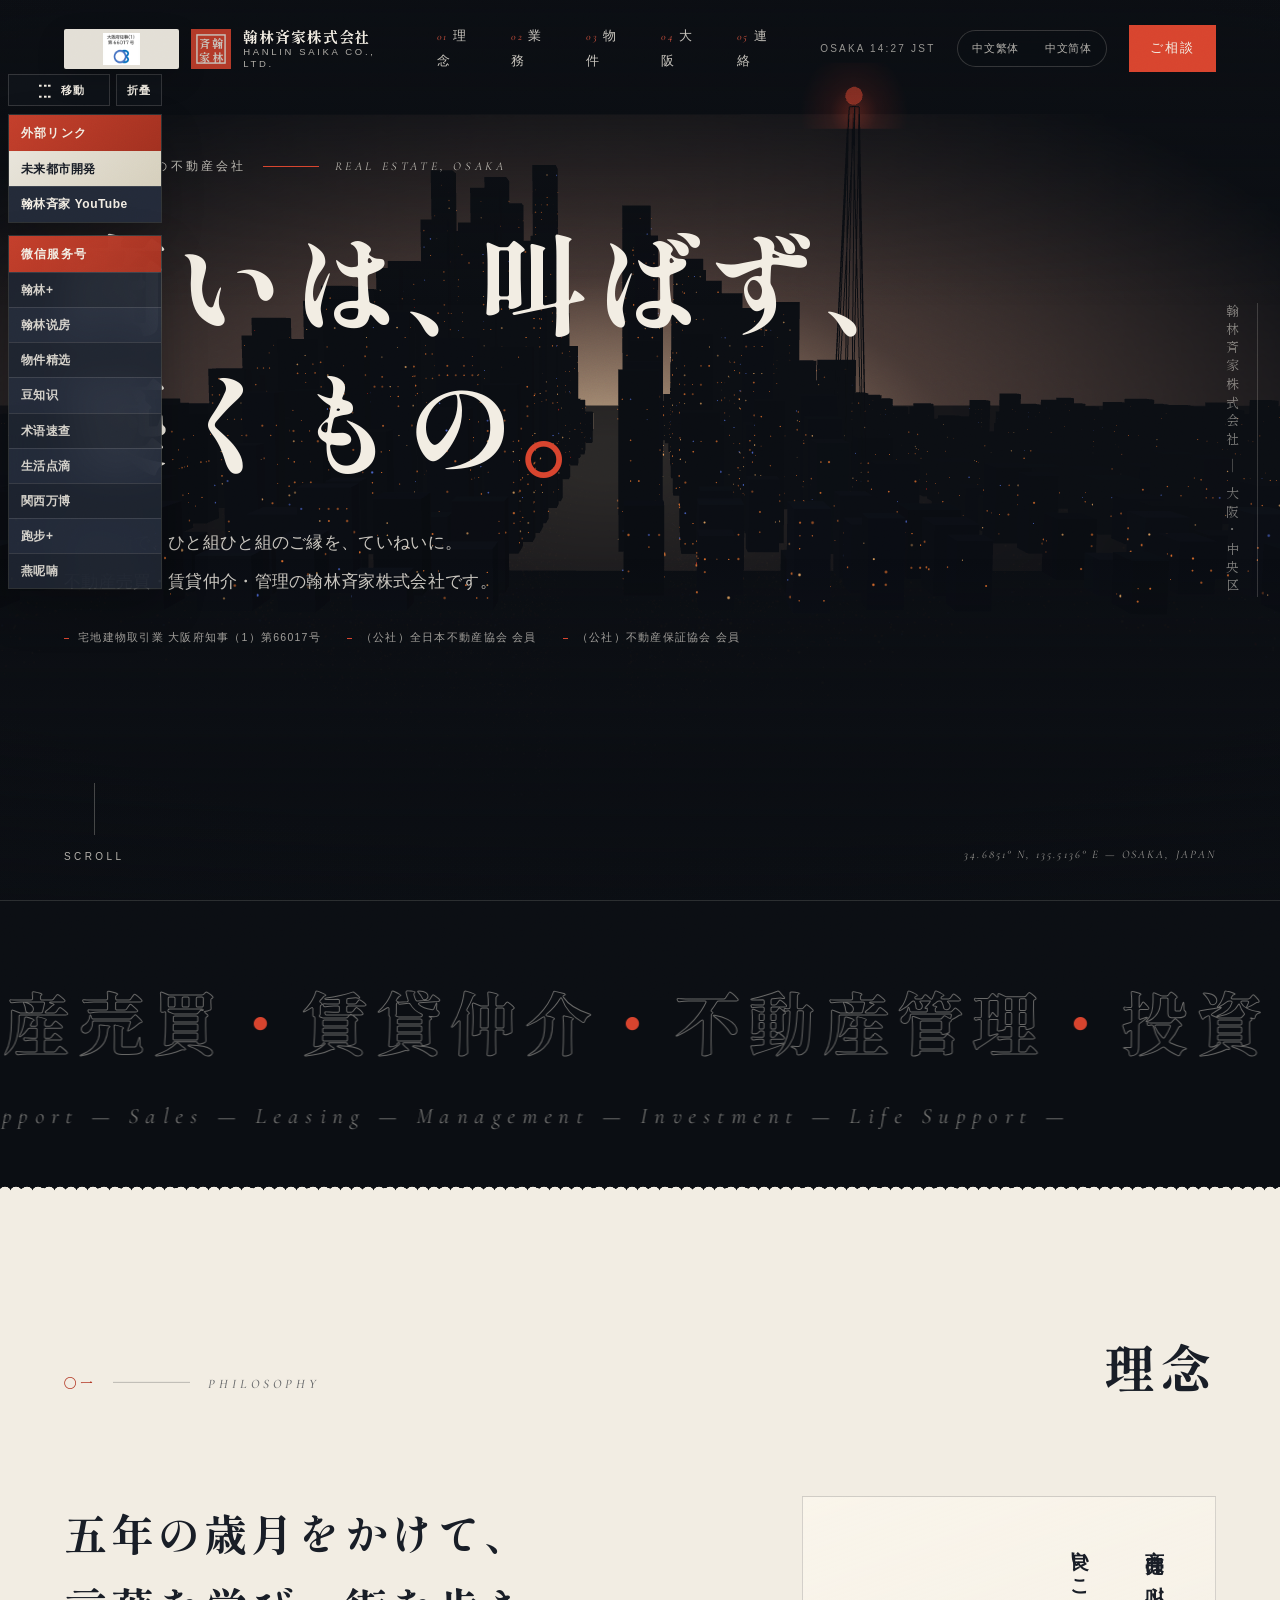
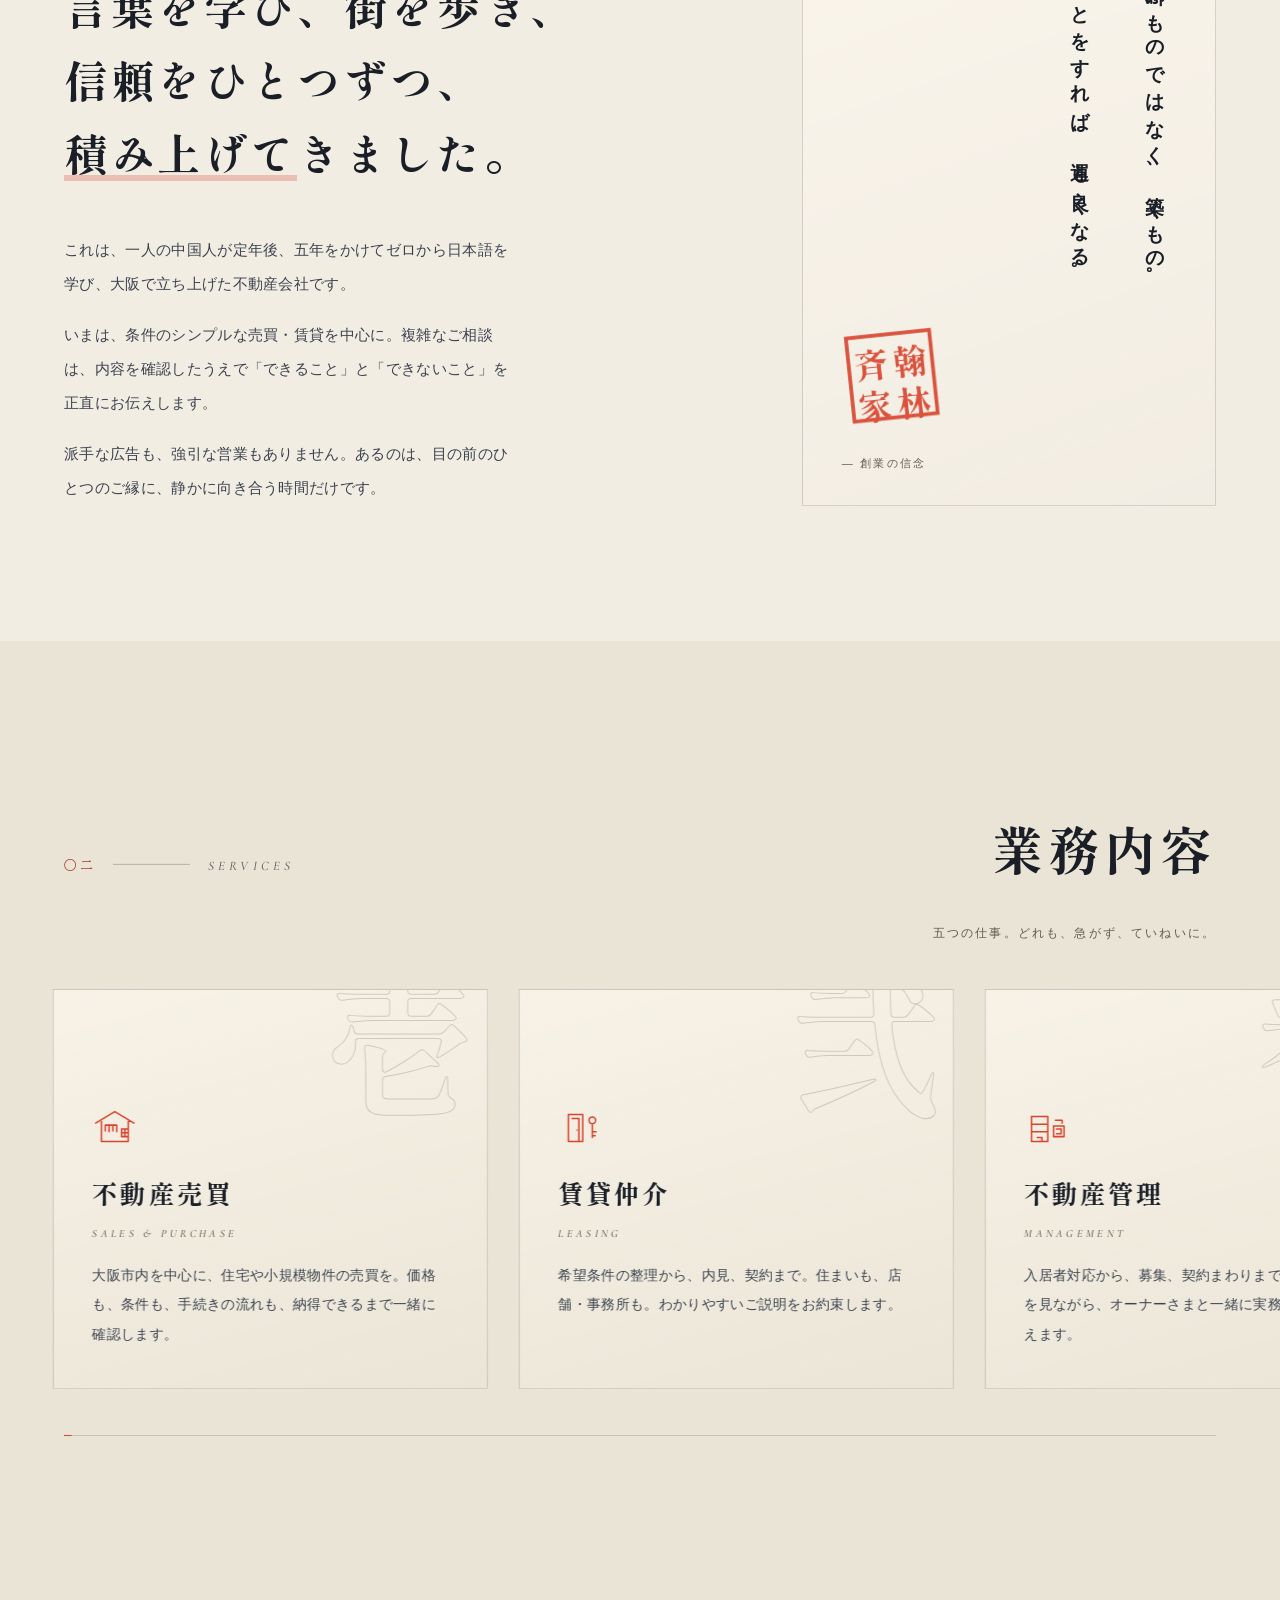
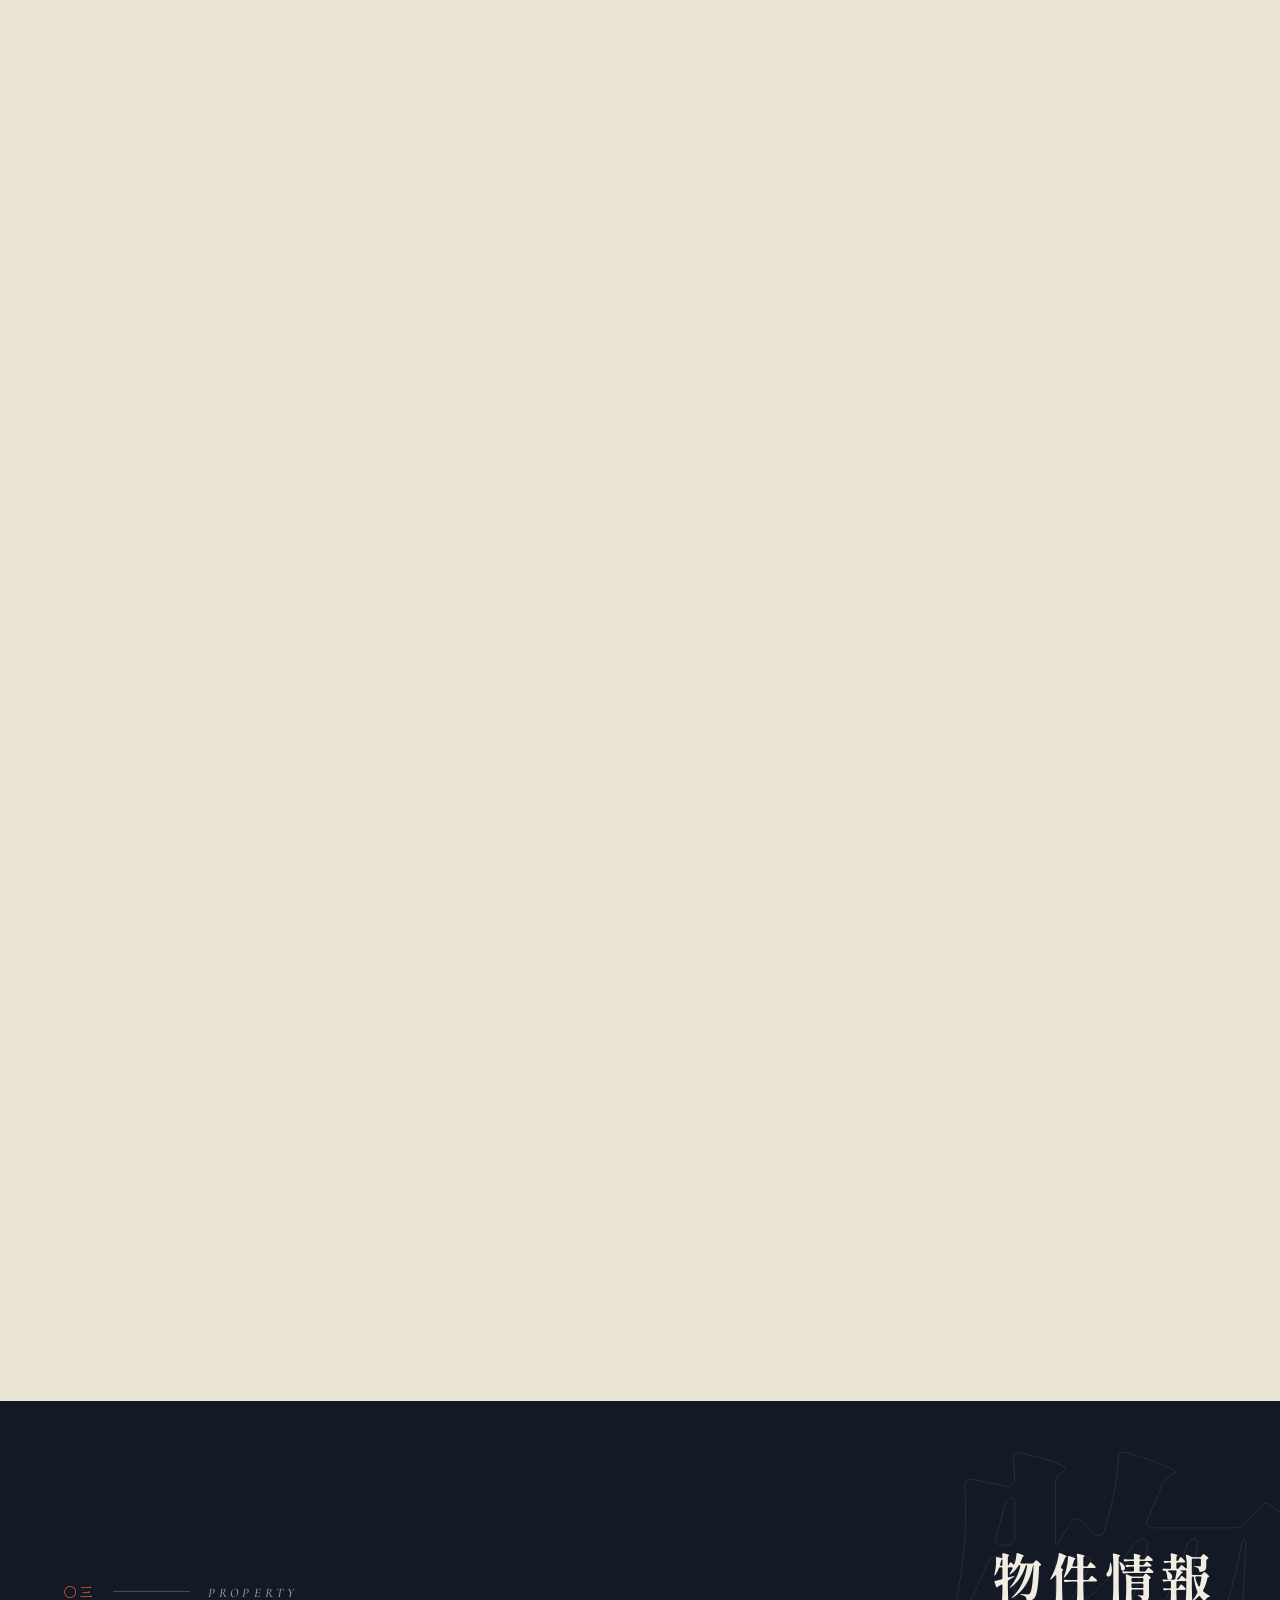
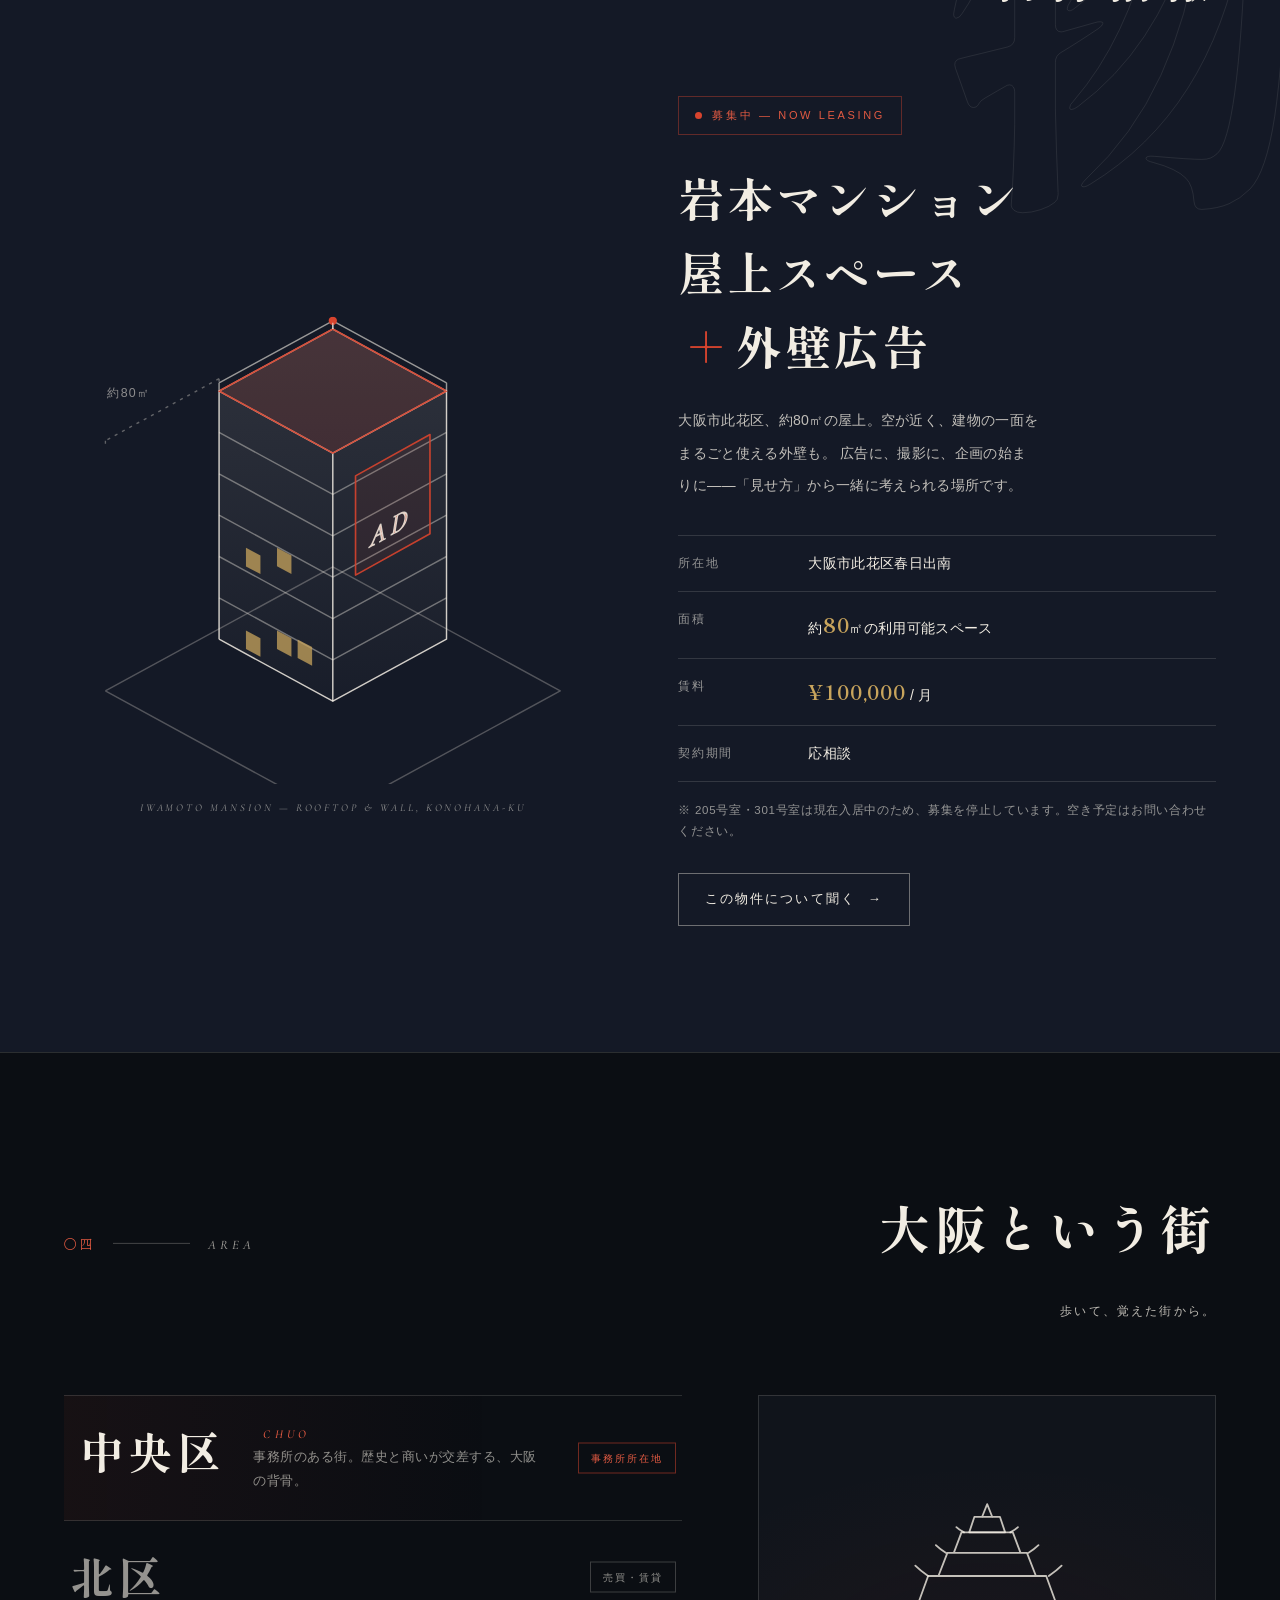
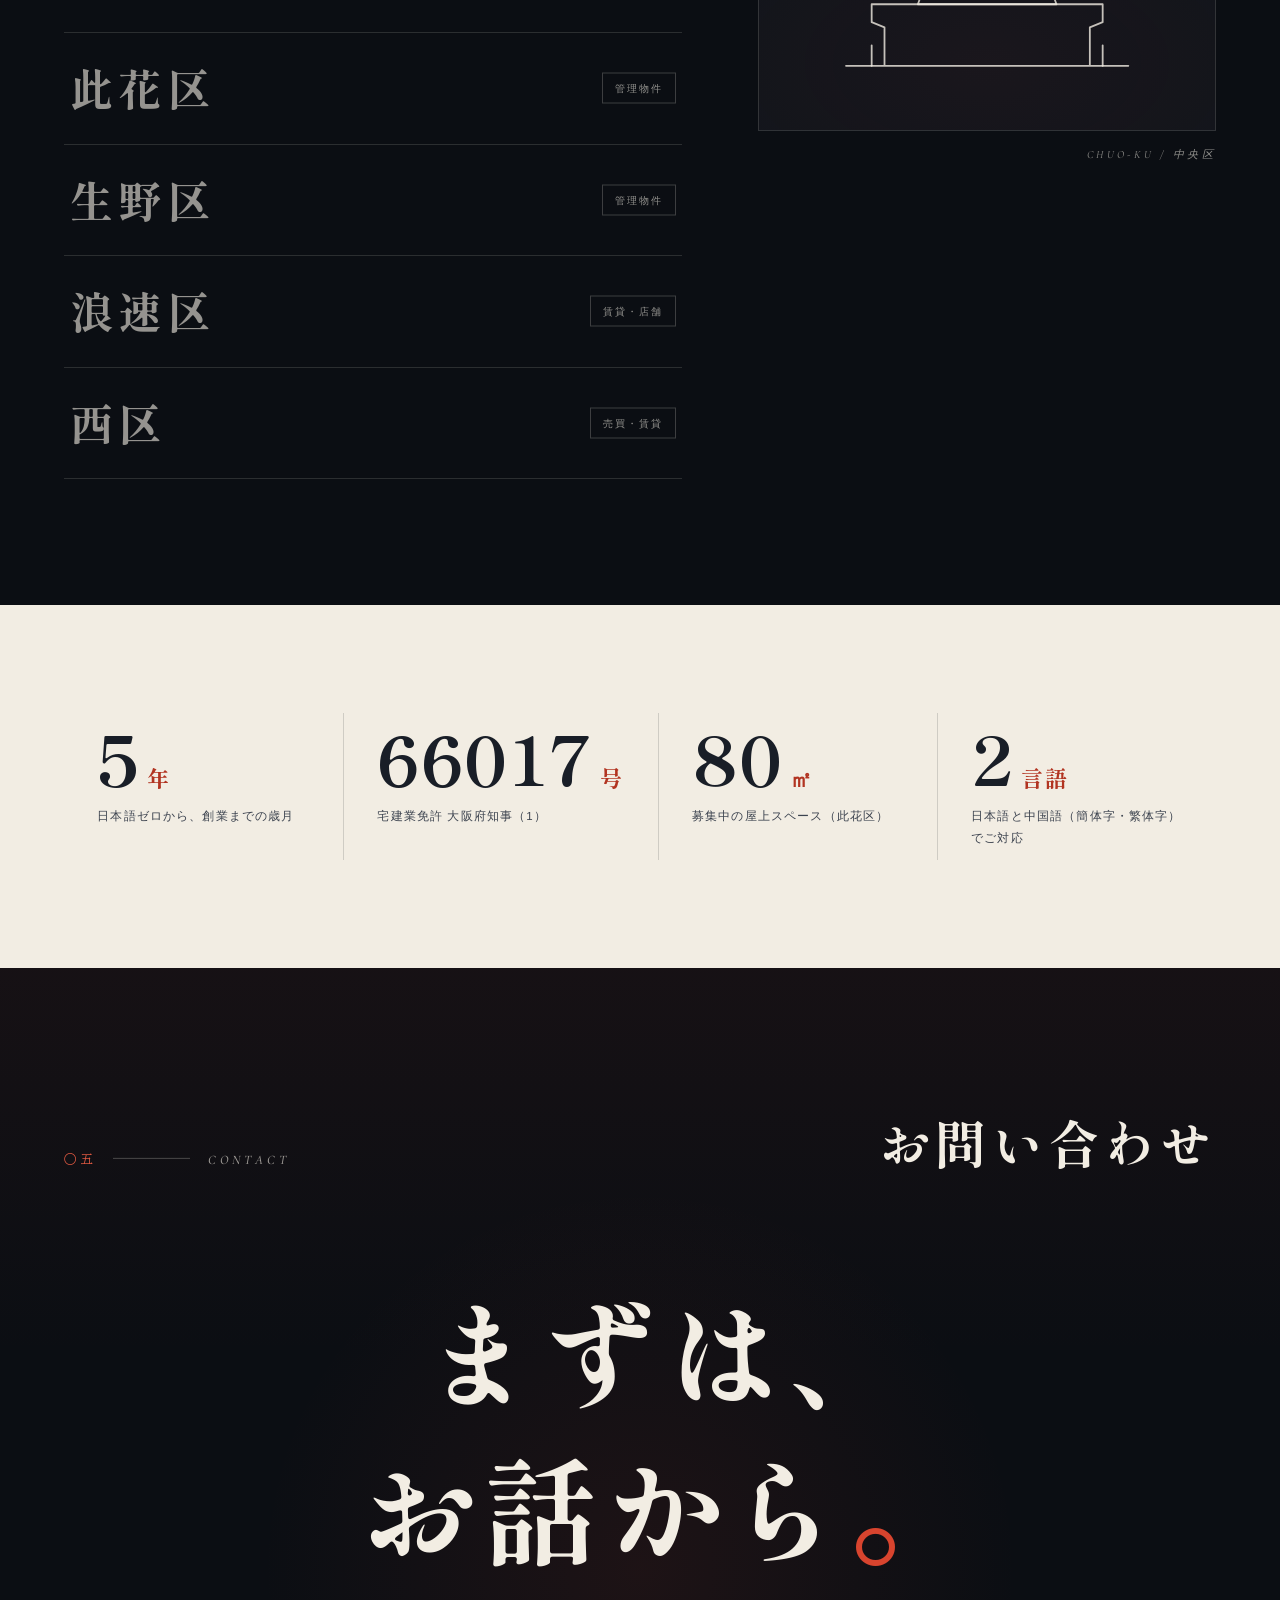
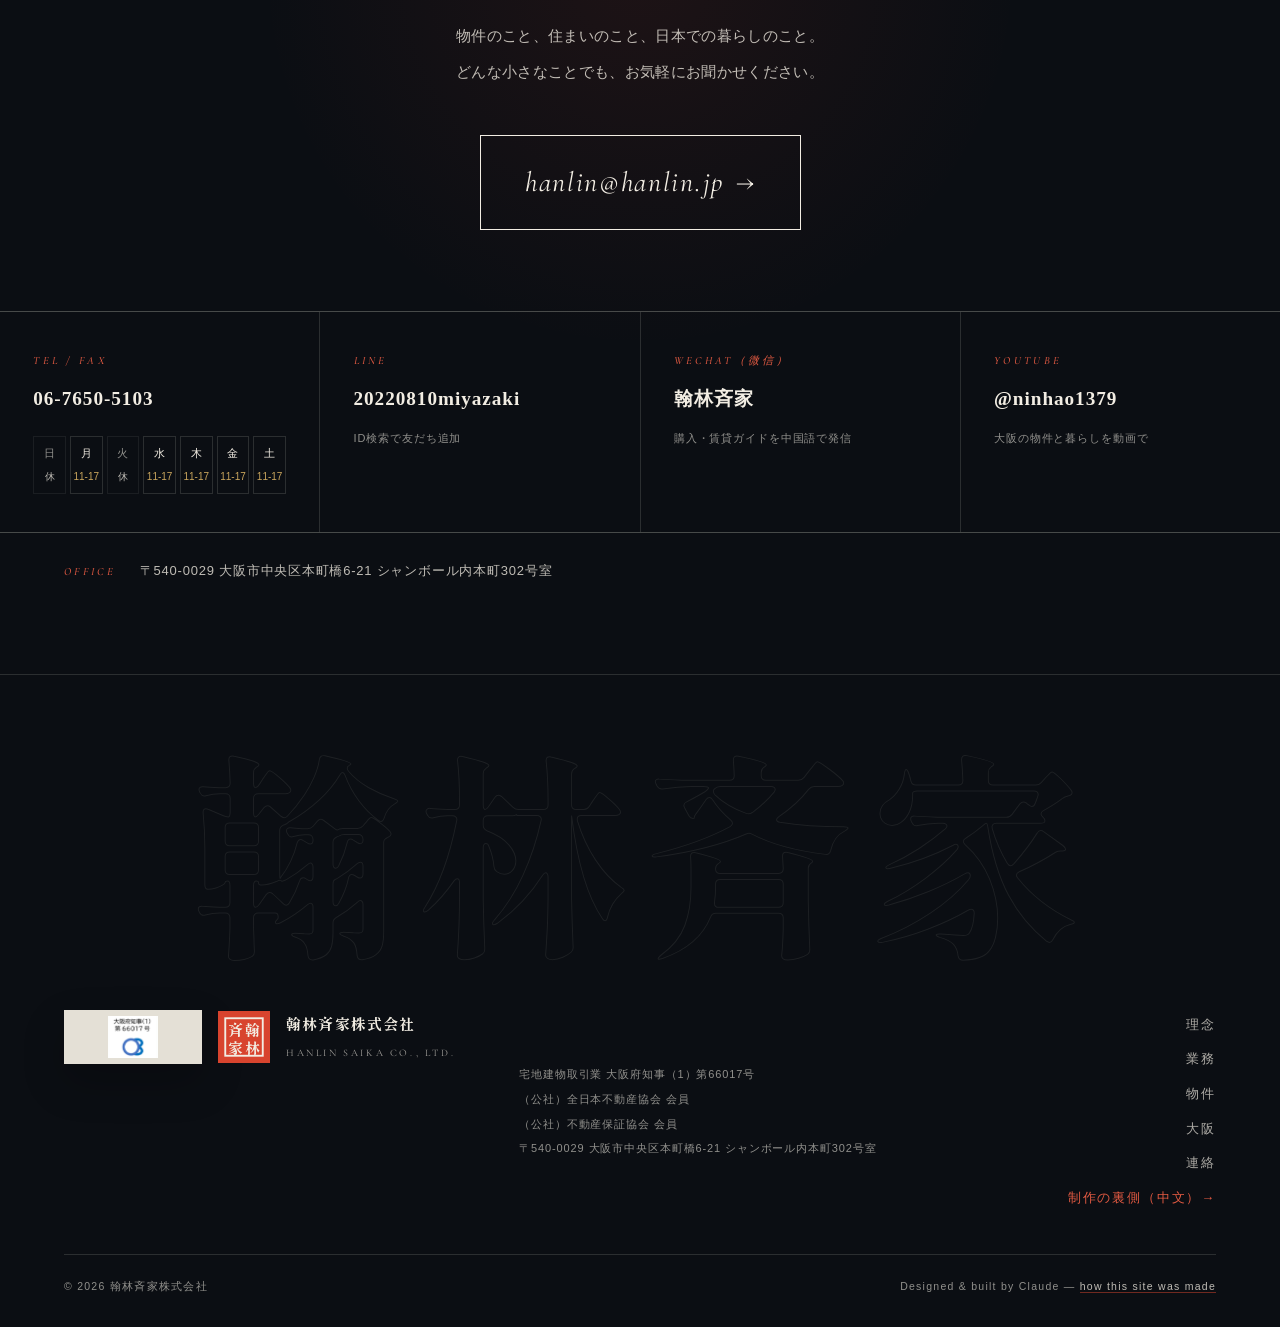
==== commit 637c0df6: "Add Ikuno managed property area" ====
--- a/index.html
+++ b/index.html
@@ -432,6 +432,12 @@
             <span class="area-desc" aria-hidden="true">湾岸の風と観覧車。管理物件「岩本マンション」のある街。</span>
             <span class="area-tag">管理物件</span>
           </li>
+          <li class="area-row" data-area="ikuno" data-cursor="hover" tabindex="0" role="button" aria-pressed="false">
+            <span class="area-jp">生野区</span>
+            <span class="area-en">IKUNO</span>
+            <span class="area-desc" aria-hidden="true">暮らしの匂いが残る街。管理物件を静かに見守る場所。</span>
+            <span class="area-tag">管理物件</span>
+          </li>
           <li class="area-row" data-area="naniwa" data-cursor="hover" tabindex="0" role="button" aria-pressed="false">
             <span class="area-jp">浪速区</span>
             <span class="area-en">NANIWA</span>
@@ -473,6 +479,16 @@
               <path d="M110 58v104M58 110h104M74 74l72 72M146 74l-72 72"/>
               <path d="M110 162l-26 28m26-28l26 28"/>
               <path d="M210 190V96l44-20v114M210 116h44M210 146h44M226 96v94M240 90v100"/>
+            </svg>
+            <!-- 生野区: quiet managed residence -->
+            <svg viewBox="0 0 300 220" class="area-svg" data-art="ikuno" fill="none" stroke="currentColor" stroke-width="1.4" stroke-linecap="round" stroke-linejoin="round">
+              <path d="M28 190h244"/>
+              <path d="M58 190V98l72-38 72 38v92"/>
+              <path d="M58 98l72 38 72-38M130 136v54"/>
+              <path d="M82 120h28v24H82zM150 120h28v24h-28zM82 156h28v22H82zM150 156h28v22h-28z"/>
+              <path d="M218 190v-68h34v68M218 138h34M218 154h34M218 170h34"/>
+              <path d="M48 190c14-10 34-10 48 0m104 0c14-10 34-10 48 0" stroke-dasharray="2 5"/>
+              <path d="M40 86c24-10 38-24 42-42m0 0c8 18 22 30 42 36" stroke="rgba(242,237,227,.45)"/>
             </svg>
             <!-- 浪速区: Tsutenkaku -->
             <svg viewBox="0 0 300 220" class="area-svg" data-art="naniwa" fill="none" stroke="currentColor" stroke-width="1.4" stroke-linecap="round" stroke-linejoin="round">
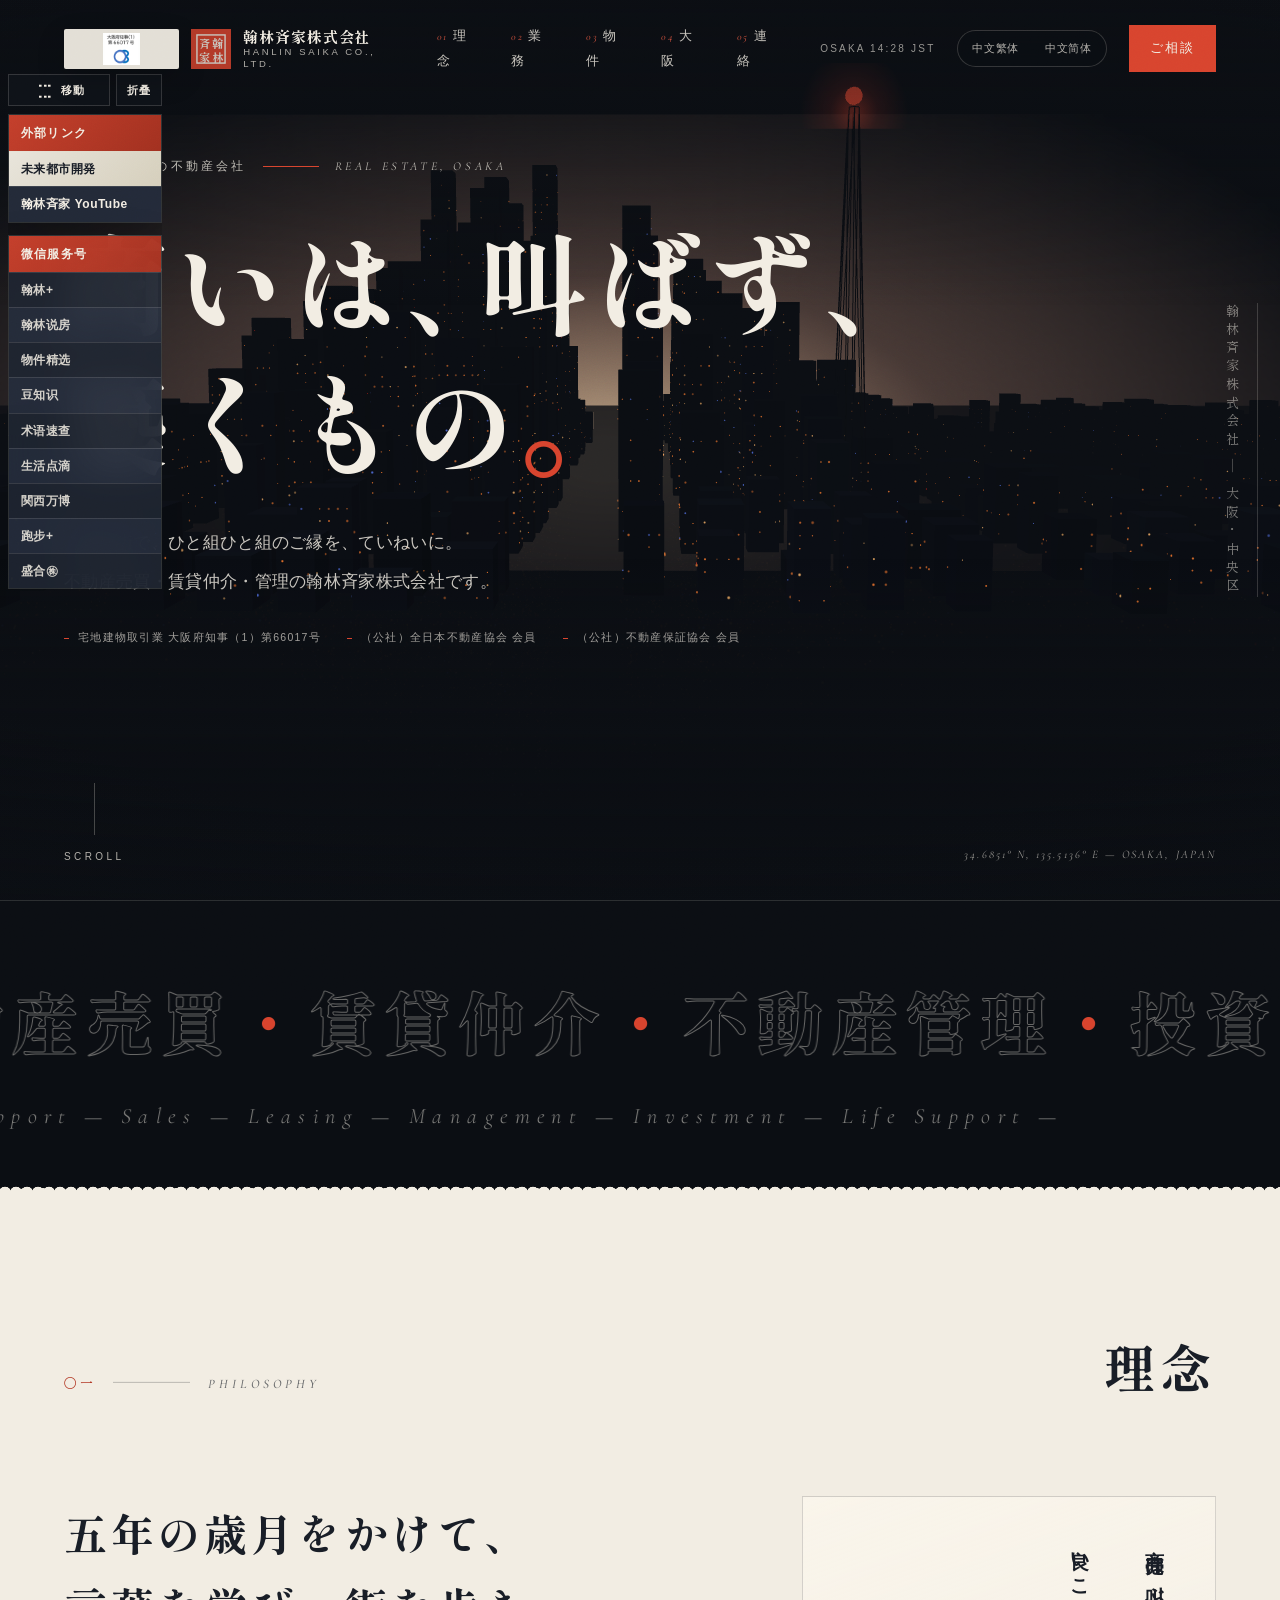
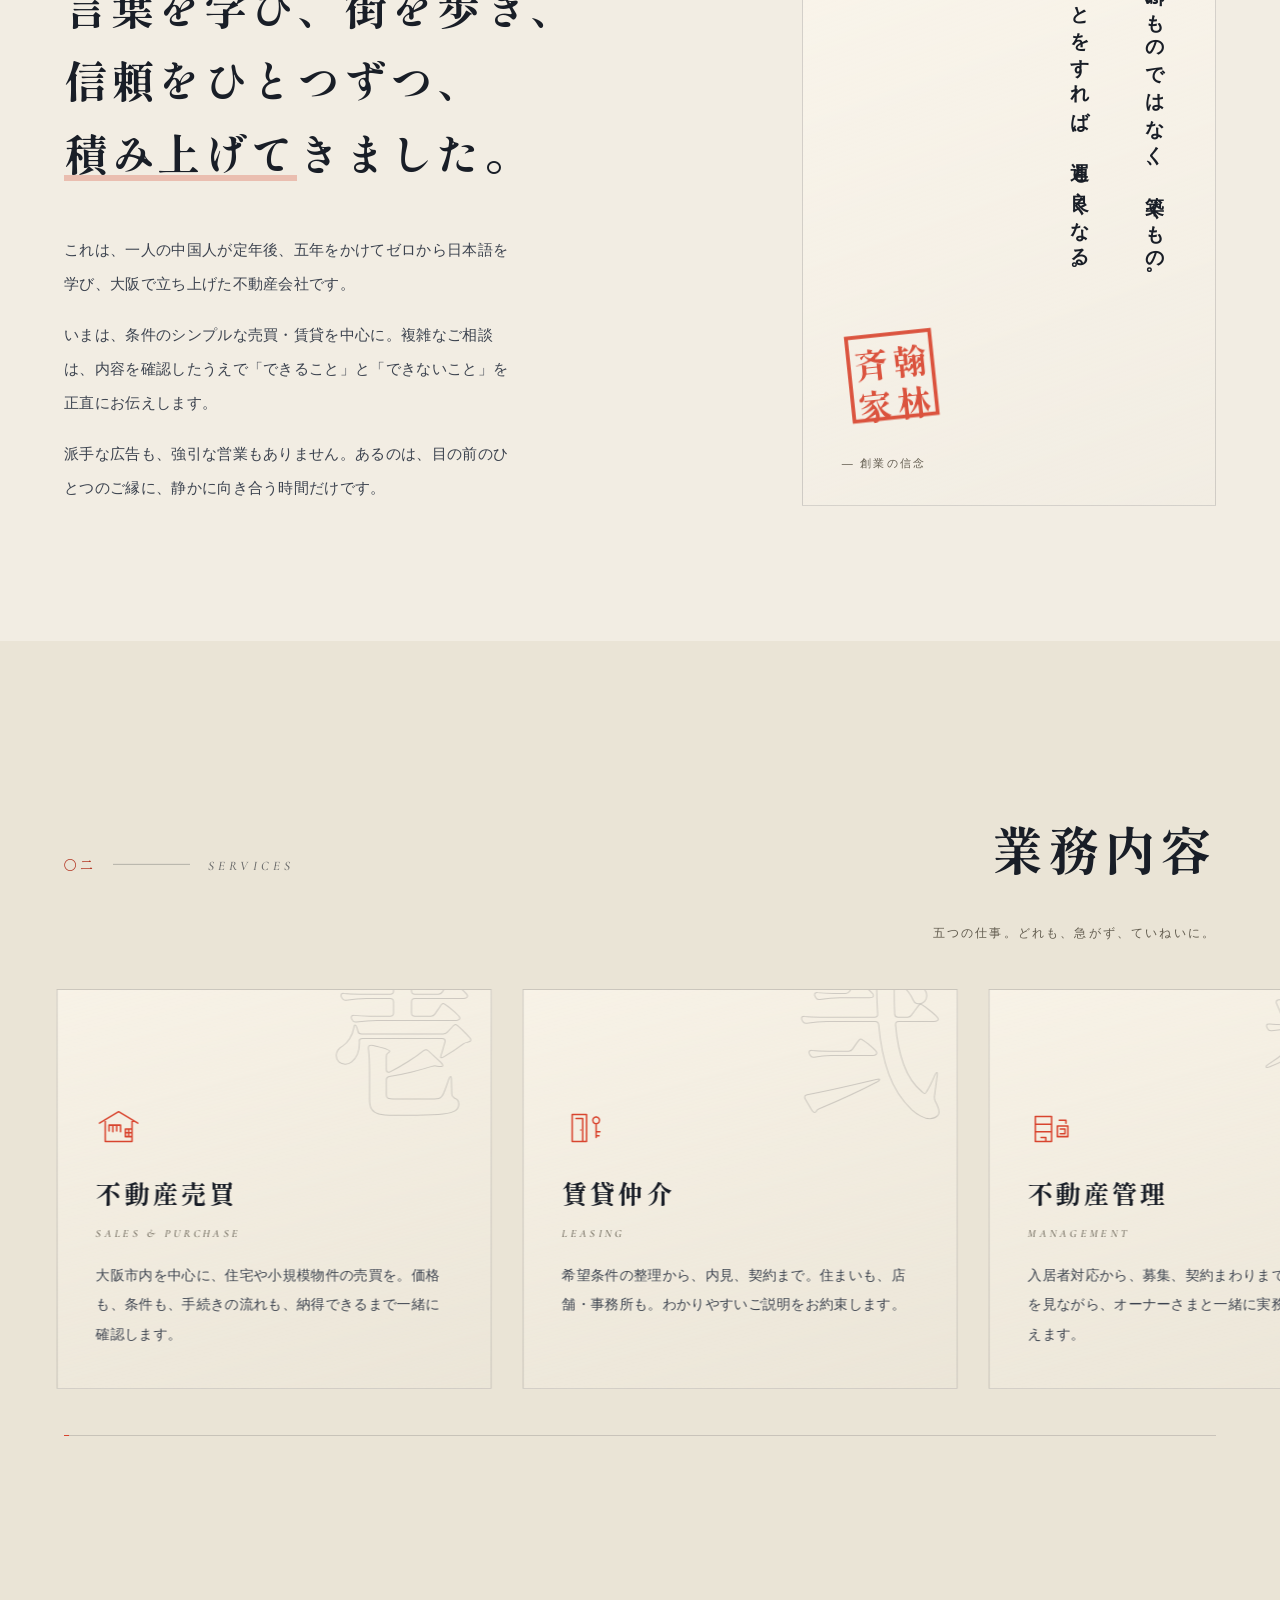
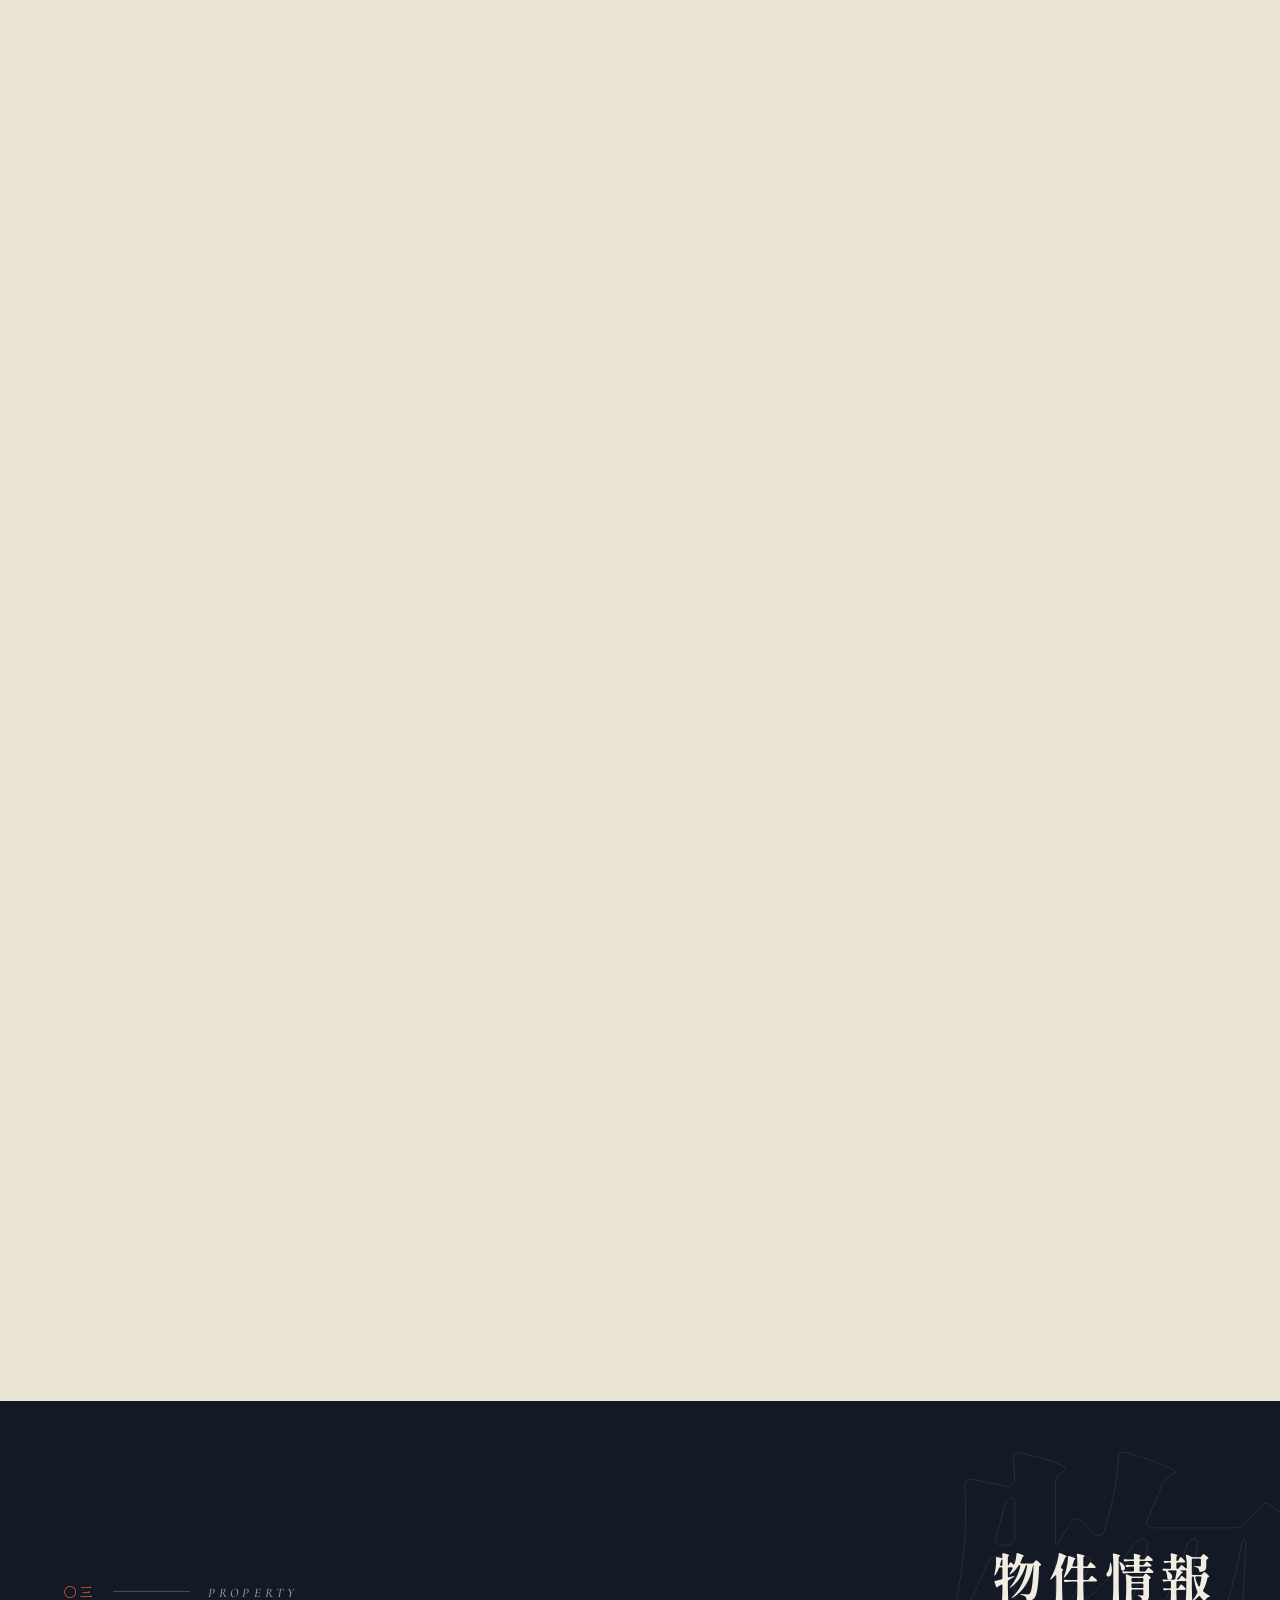
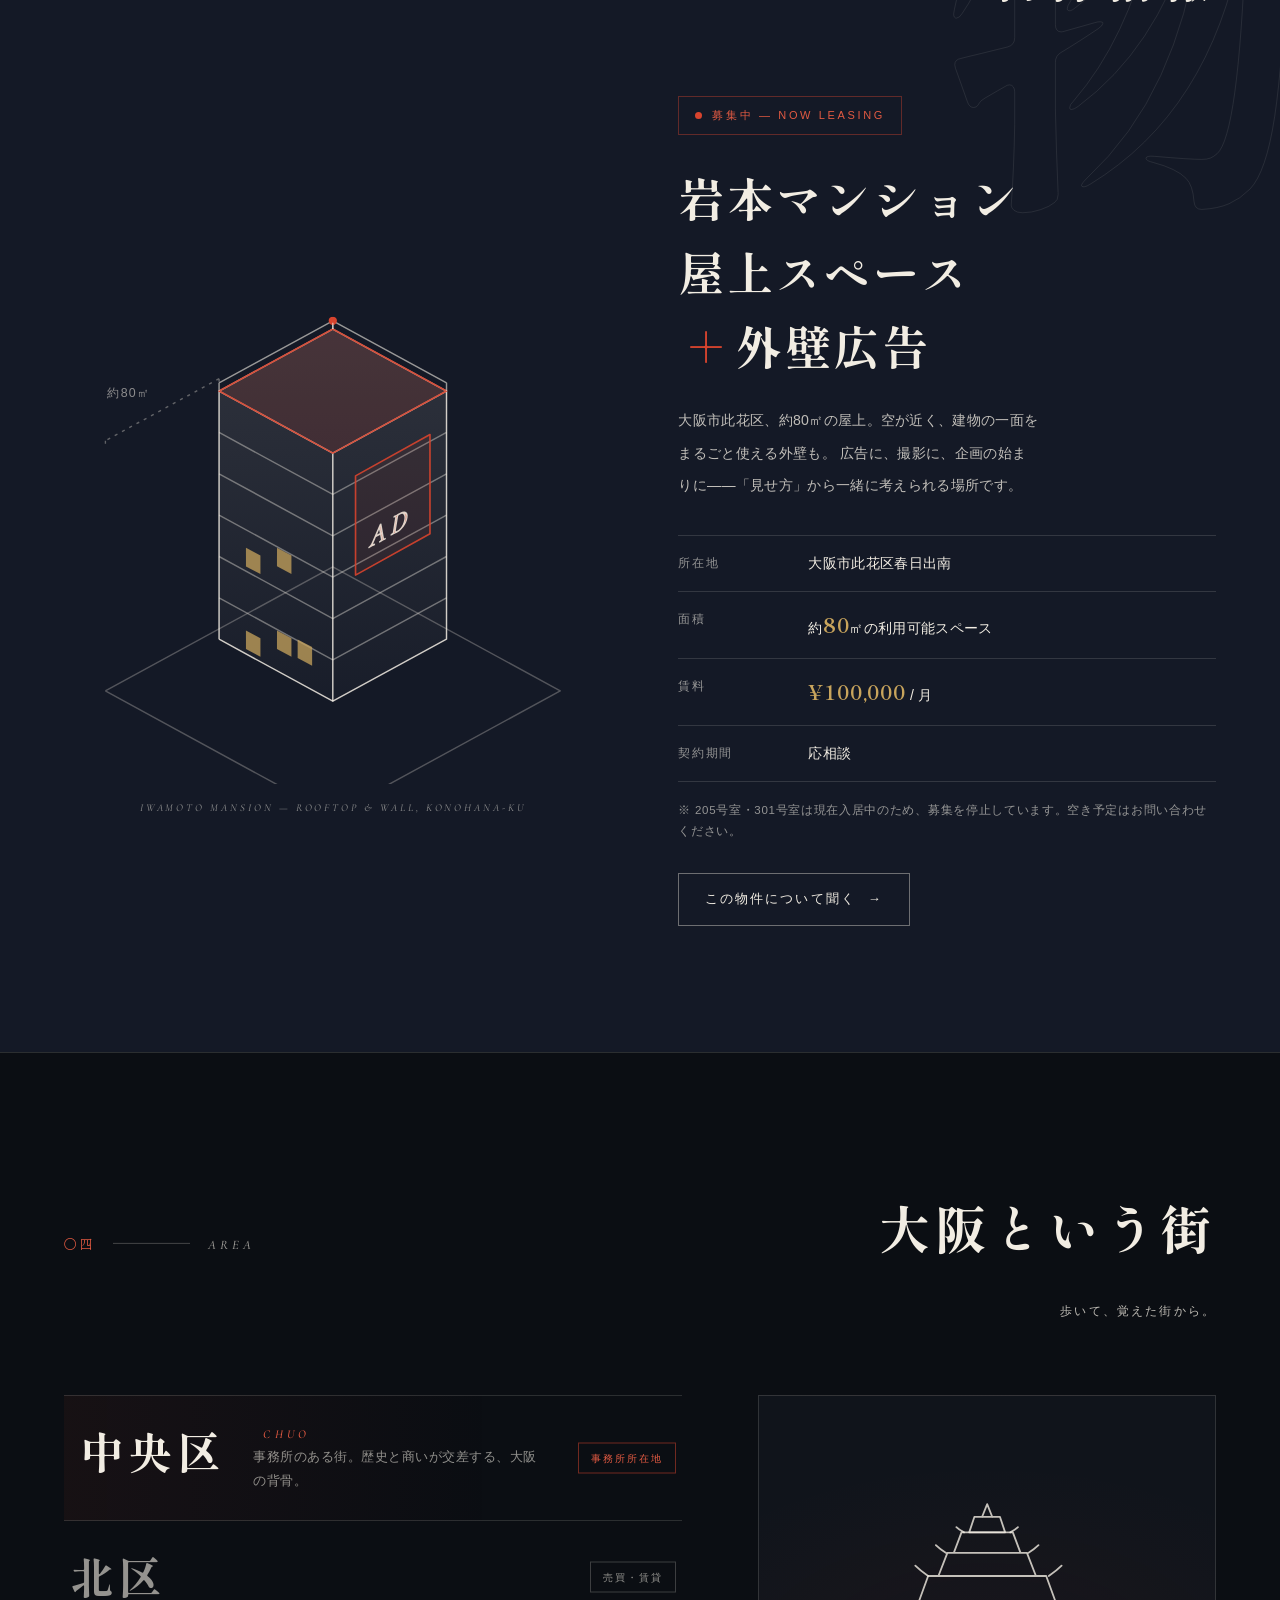
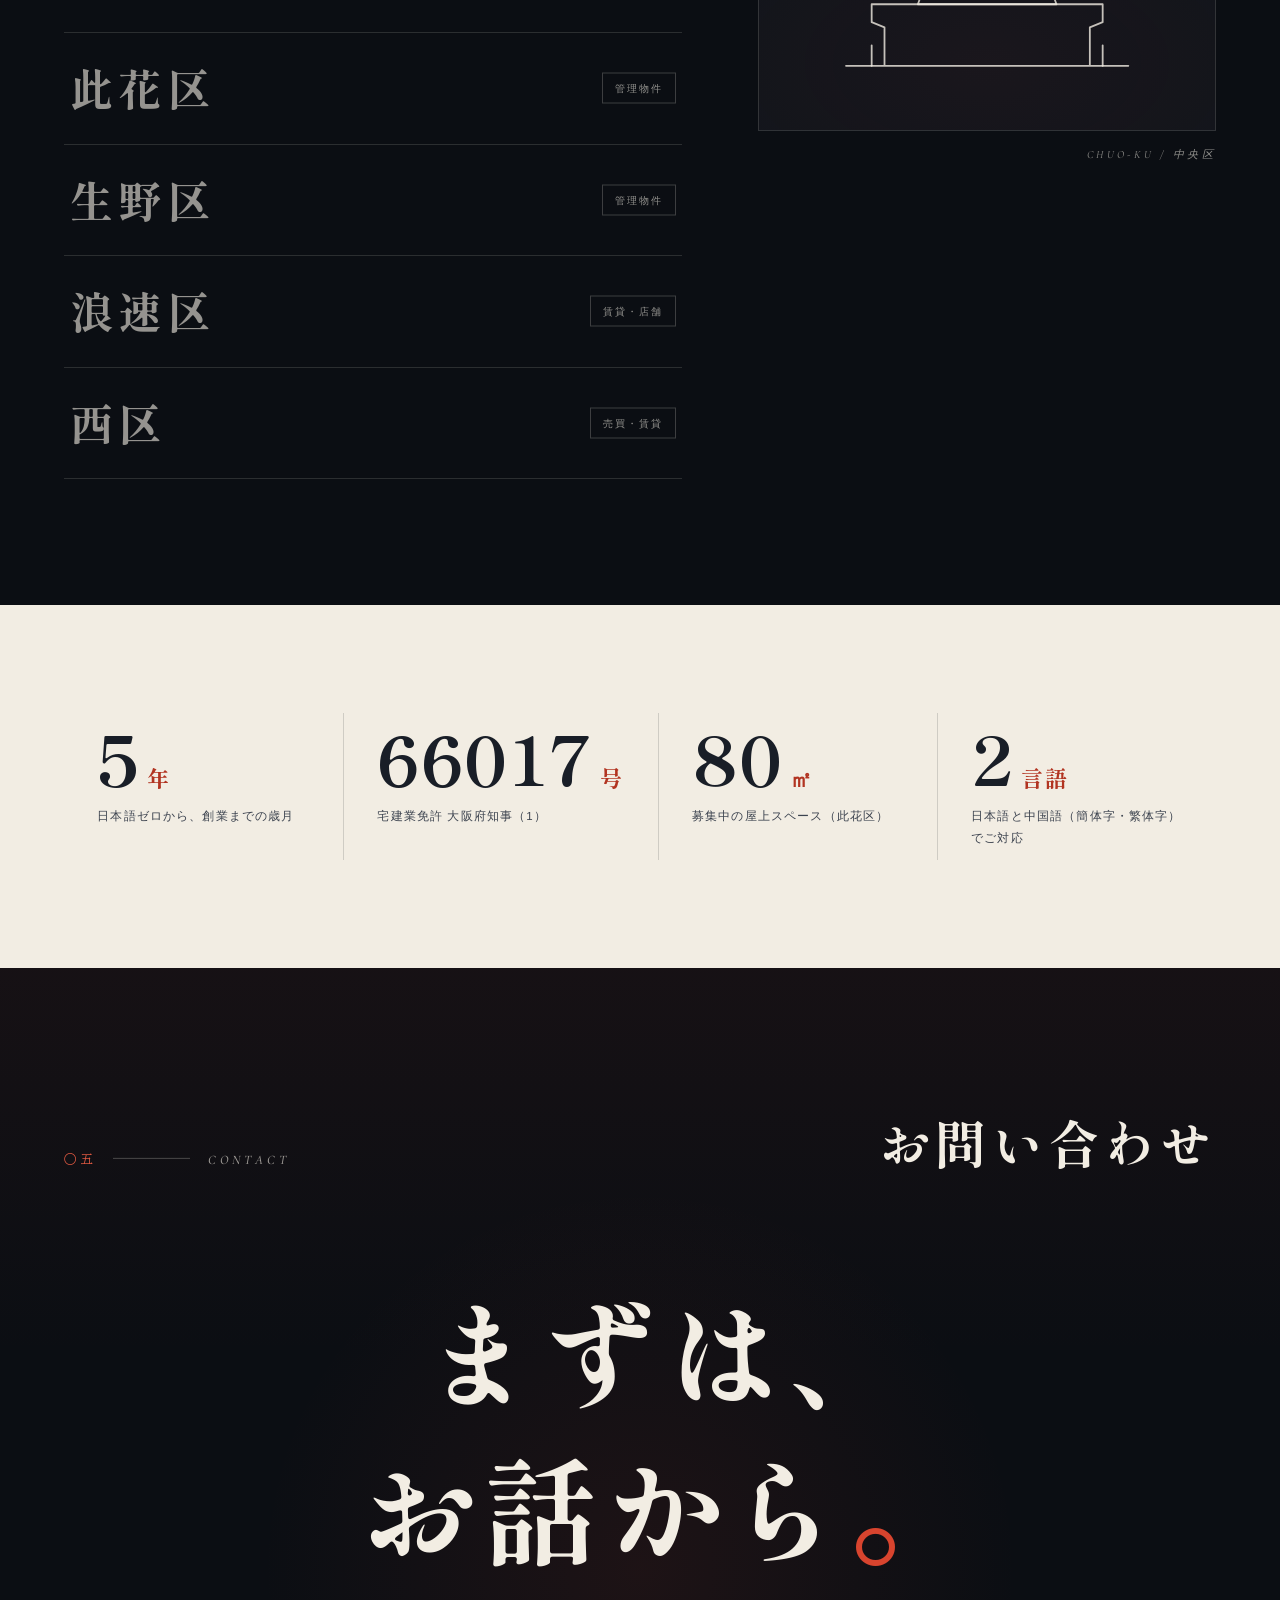
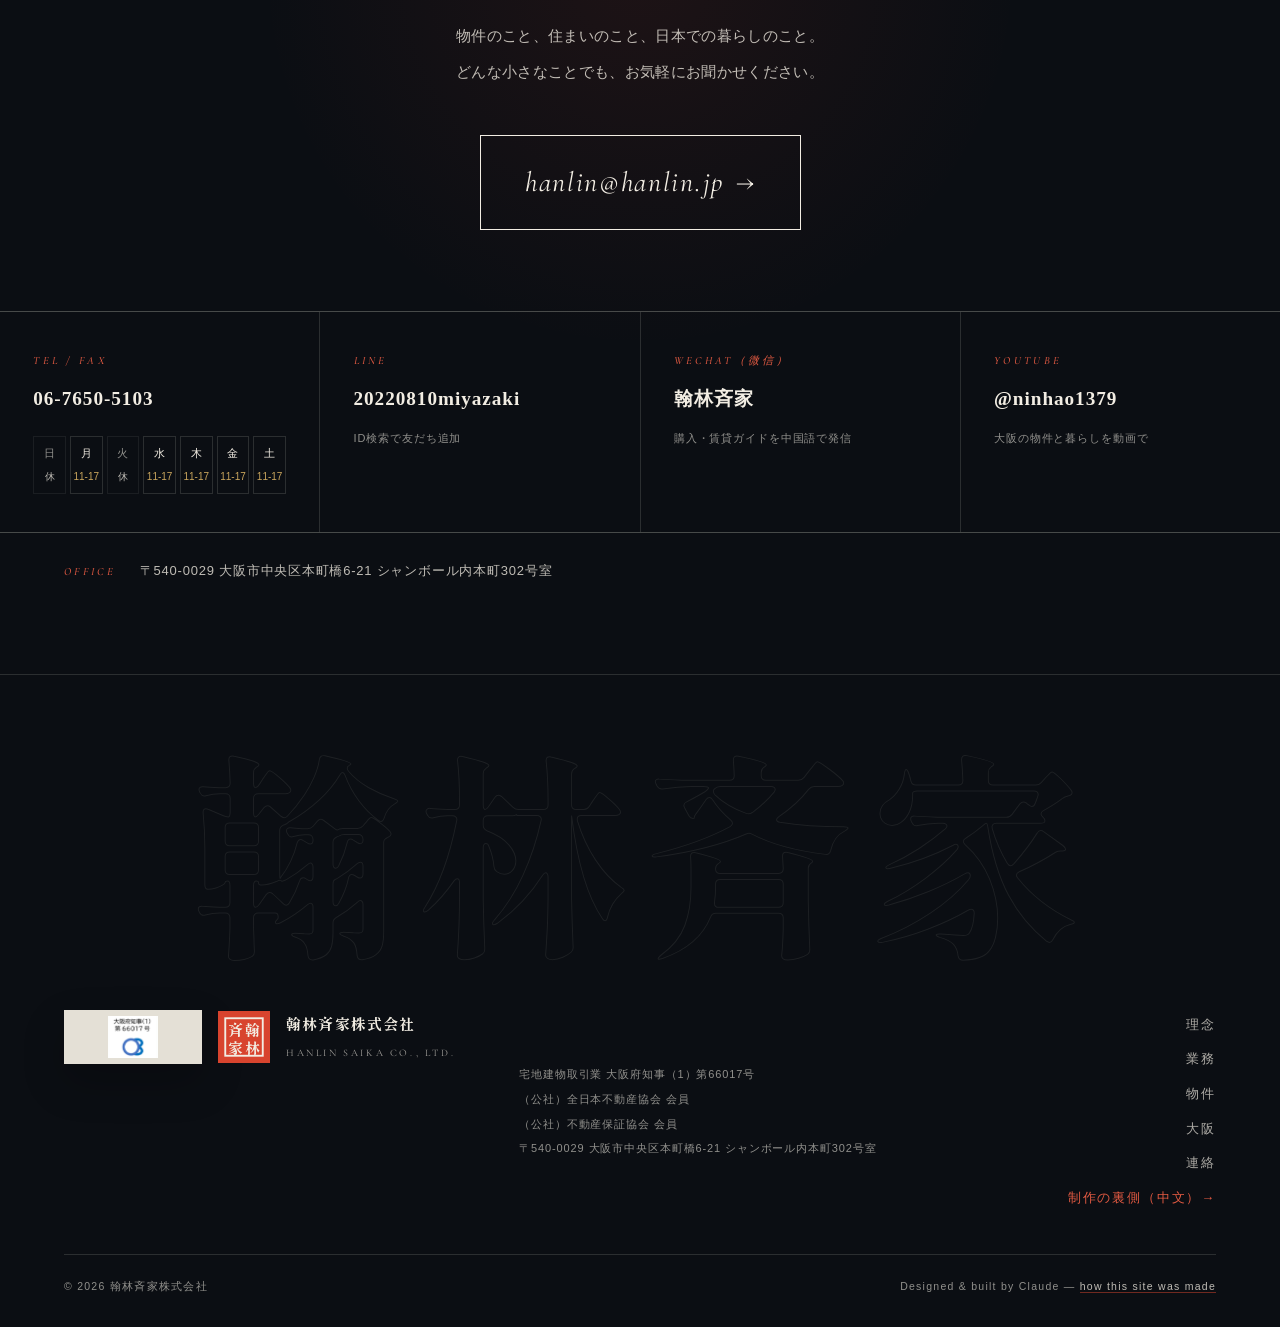
==== commit 91e0c311: "Enable mobile resource rail" ====
--- a/index.html
+++ b/index.html
@@ -134,7 +134,7 @@
         <a class="resource-link" href="https://mp.weixin.qq.com/mp/appmsgalbum?__biz=Mzk5MDMyMDEzOQ==&amp;action=getalbum&amp;album_id=4048858344034140160&amp;scene=126&amp;sessionid=1782787810812#wechat_redirect" target="_blank" rel="noopener noreferrer" data-cursor="hover">生活点滴</a>
         <a class="resource-link" href="https://mp.weixin.qq.com/mp/appmsgalbum?__biz=Mzk5MDMyMDEzOQ==&amp;action=getalbum&amp;album_id=4290617086096965634&amp;scene=126&amp;sessionid=1782787879776#wechat_redirect" target="_blank" rel="noopener noreferrer" data-cursor="hover">関西万博</a>
         <a class="resource-link" href="https://mp.weixin.qq.com/mp/appmsgalbum?__biz=Mzk5MDMyMDEzOQ==&amp;action=getalbum&amp;album_id=4290656389711790082&amp;scene=126&amp;sessionid=1782787844465#wechat_redirect" target="_blank" rel="noopener noreferrer" data-cursor="hover">跑步+</a>
-        <a class="resource-link" href="https://mp.weixin.qq.com/mp/appmsgalbum?__biz=Mzk5MDMyMDEzOQ==&amp;action=getalbum&amp;album_id=4355842215575666711#wechat_redirect" target="_blank" rel="noopener noreferrer" data-cursor="hover">燕呢喃</a>
+        <a class="resource-link" href="https://mp.weixin.qq.com/mp/appmsgalbum?__biz=Mzk5MDMyMDEzOQ==&amp;action=getalbum&amp;album_id=4355842215575666711#wechat_redirect" target="_blank" rel="noopener noreferrer" data-cursor="hover">盛合㊑</a>
       </section>
     </div>
   </aside>
@@ -953,7 +953,9 @@
           }
         } catch (_) {}
       }
-      setCollapsed(readStorage(collapsedKey) === "1");
+      const savedCollapsed = readStorage(collapsedKey);
+      const defaultCollapsed = window.matchMedia("(max-width: 1100px)").matches;
+      setCollapsed(savedCollapsed == null ? defaultCollapsed : savedCollapsed === "1");
 
       if (toggle) {
         toggle.addEventListener("click", () => {
--- a/site/assets/css/style.css
+++ b/site/assets/css/style.css
@@ -528,6 +528,9 @@
   display: grid;
   gap: 12px;
   pointer-events: auto;
+  max-height: calc(100vh - 150px);
+  overflow-y: auto;
+  overscroll-behavior: contain;
   transform-origin: 100% 0;
   transition: opacity 0.24s var(--e-out), transform 0.24s var(--e-out), visibility 0.24s var(--e-out);
 }
@@ -1698,7 +1701,14 @@
   .nav-side { margin-left: auto; }
   .nav-side > .lang-switch { display: none; }
   .nav-clock { display: none; }
-  .resource-rail { display: none; }
+  .resource-rail {
+    top: 86px;
+    right: 12px;
+    width: 148px;
+  }
+  .resource-rail-body {
+    max-height: calc(100vh - 132px);
+  }
   .area-wrap { grid-template-columns: 1fr; }
   .area-art { position: relative; top: 0; max-width: 480px; }
   .prop-grid { grid-template-columns: 1fr; }
@@ -1724,6 +1734,33 @@
 }
 
 @media (max-width: 640px) {
+  .resource-rail {
+    top: 78px;
+    right: 10px;
+    width: 142px;
+  }
+  .resource-tools {
+    gap: 4px;
+  }
+  .resource-tools button {
+    min-height: 30px;
+    font-size: 10px;
+  }
+  .resource-link {
+    padding: 8px 10px;
+    font-size: 11px;
+  }
+  .resource-block h2 {
+    padding: 9px 10px;
+    font-size: 11px;
+  }
+  .resource-rail.is-collapsed,
+  .resource-rail.is-collapsed .resource-toggle {
+    width: 52px;
+  }
+  .resource-rail.is-collapsed .resource-toggle {
+    height: 52px;
+  }
   .contact-grid { grid-template-columns: 1fr; }
   .num-list { grid-template-columns: 1fr 1fr; row-gap: 44px; }
   .num-list li:nth-child(odd) { border-left: 0; }
